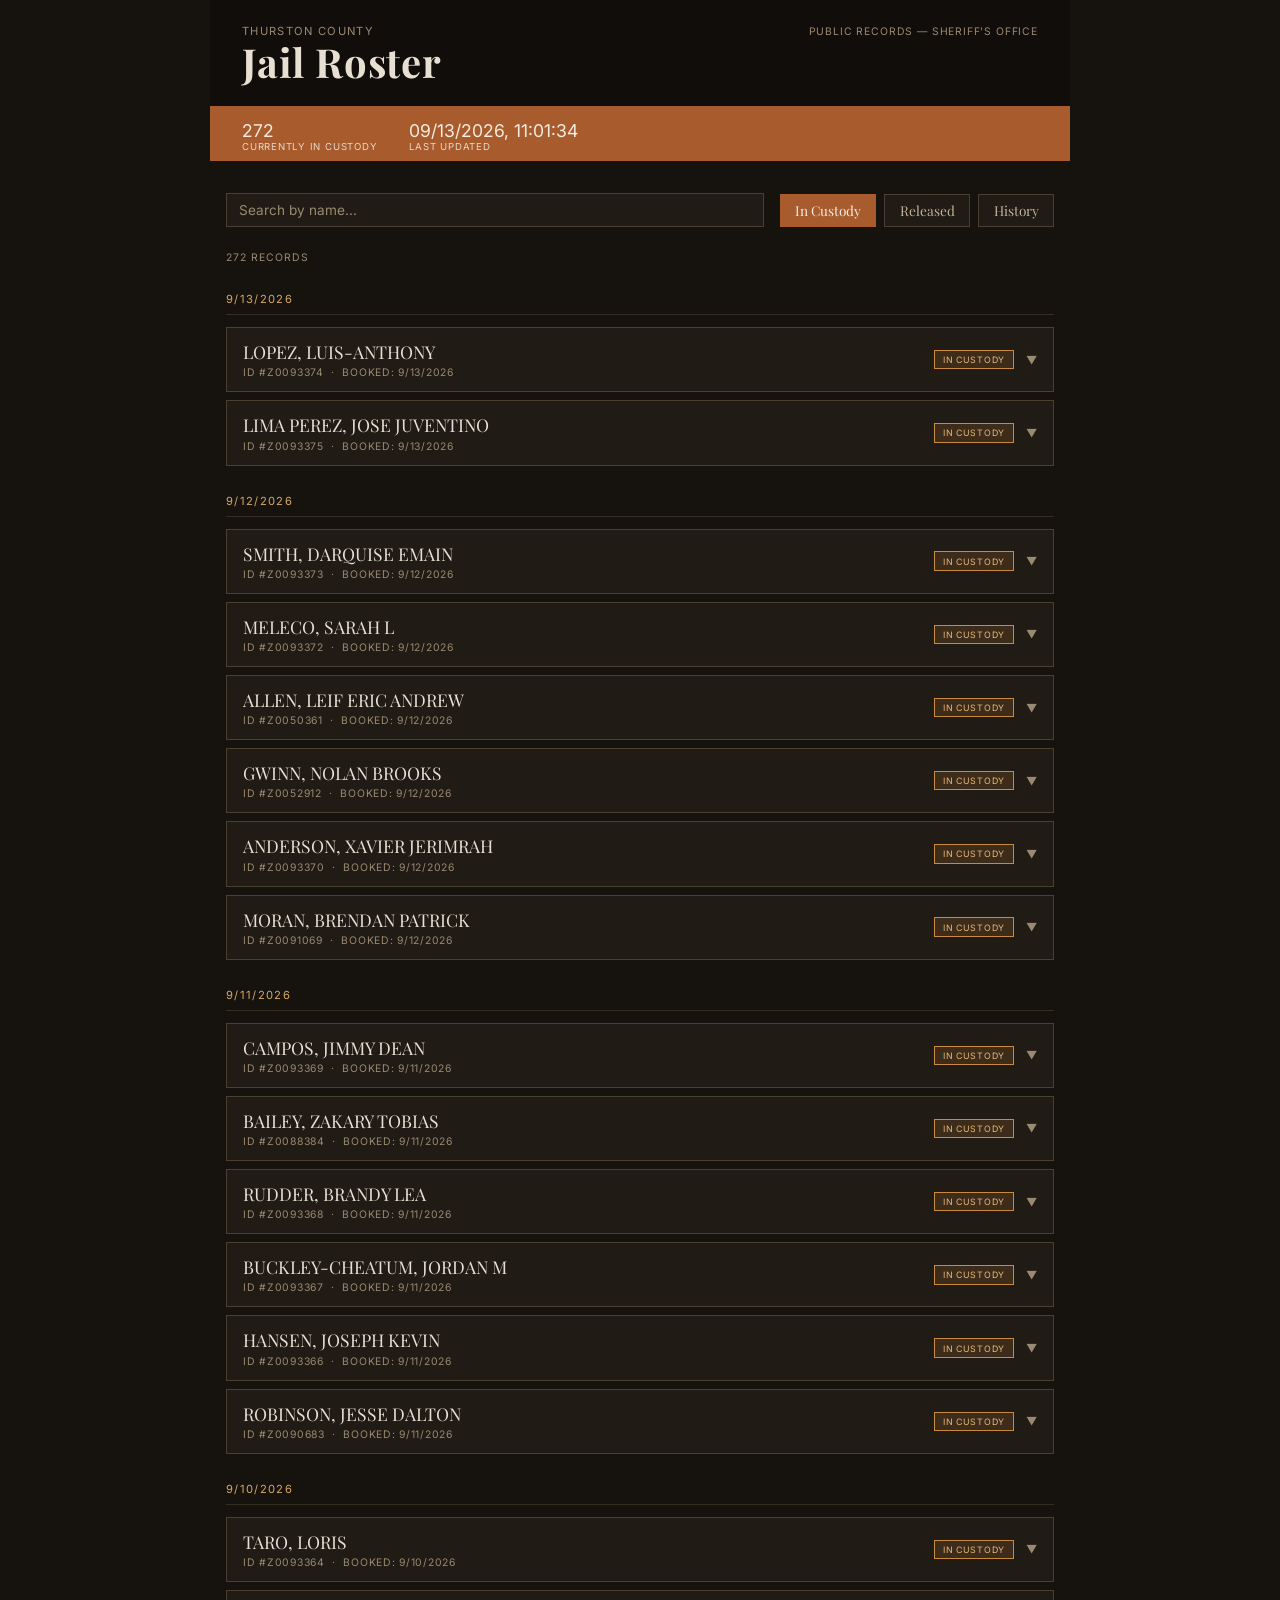
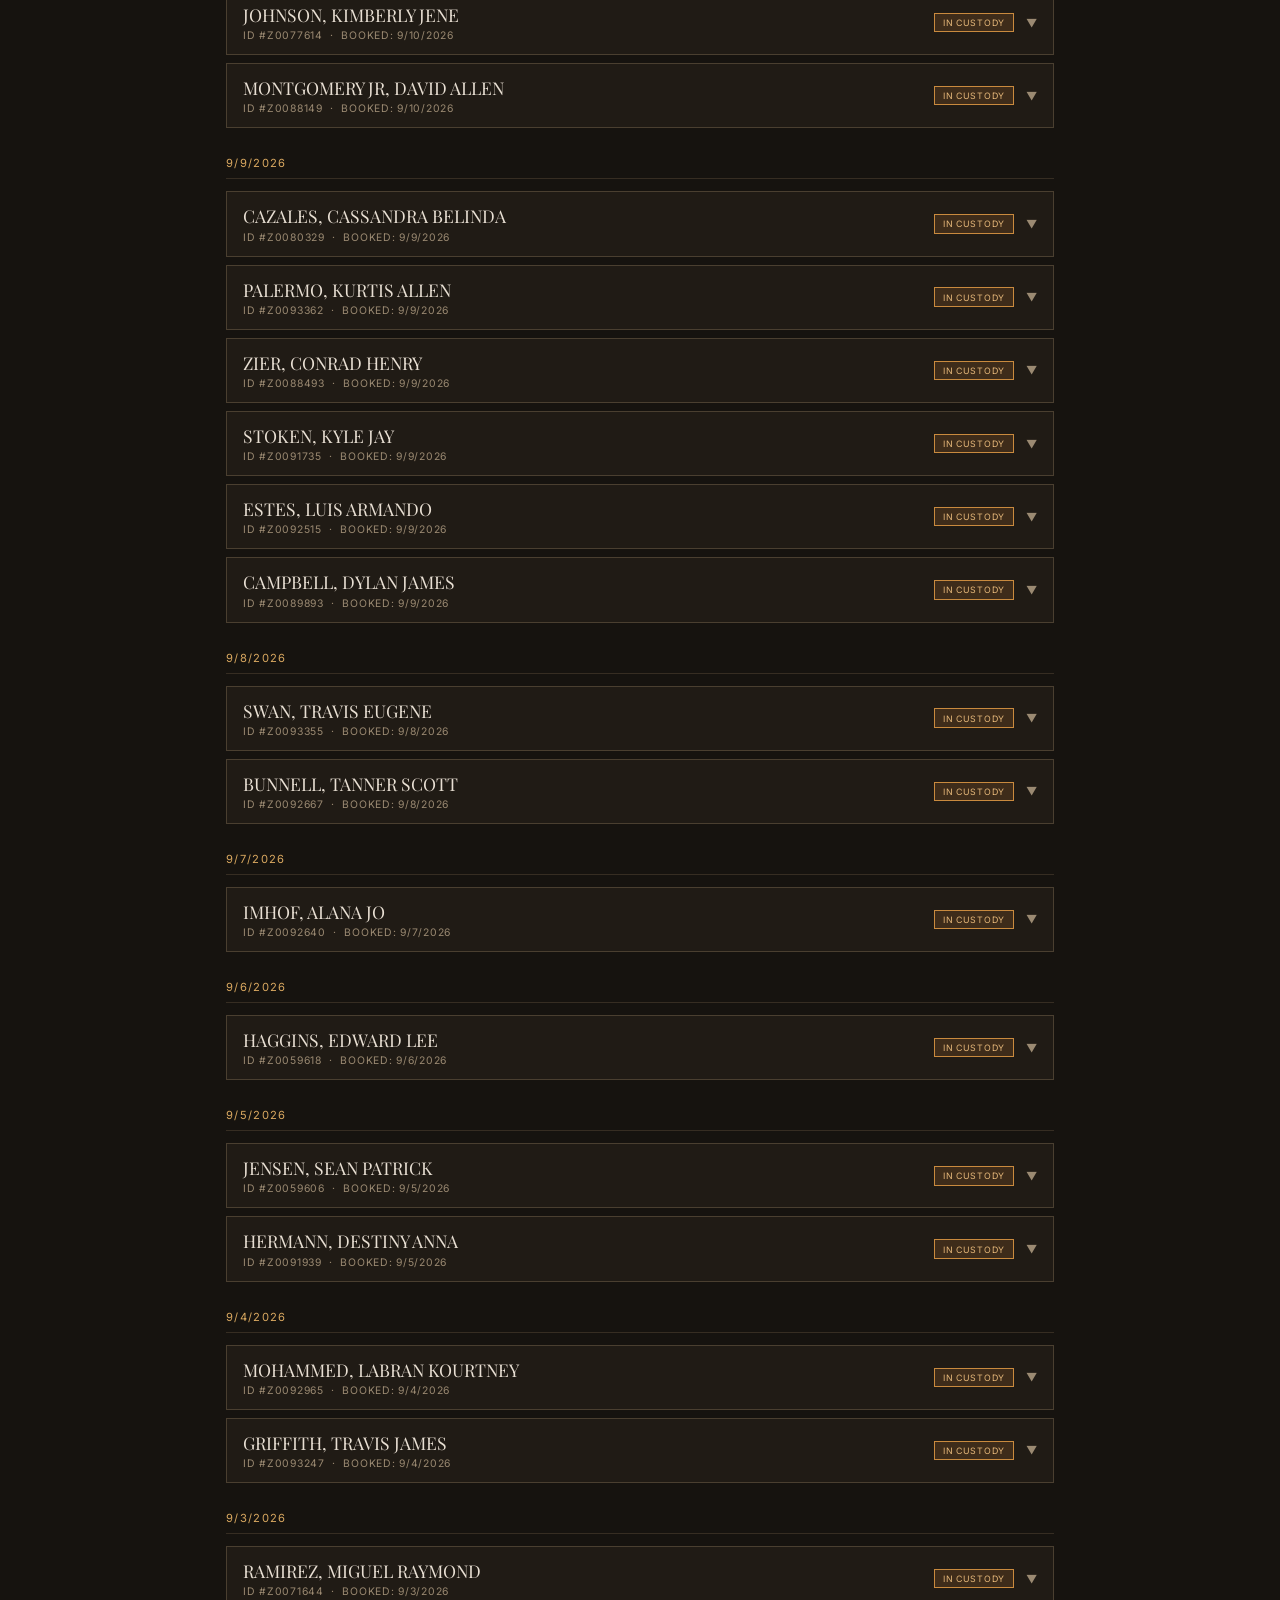
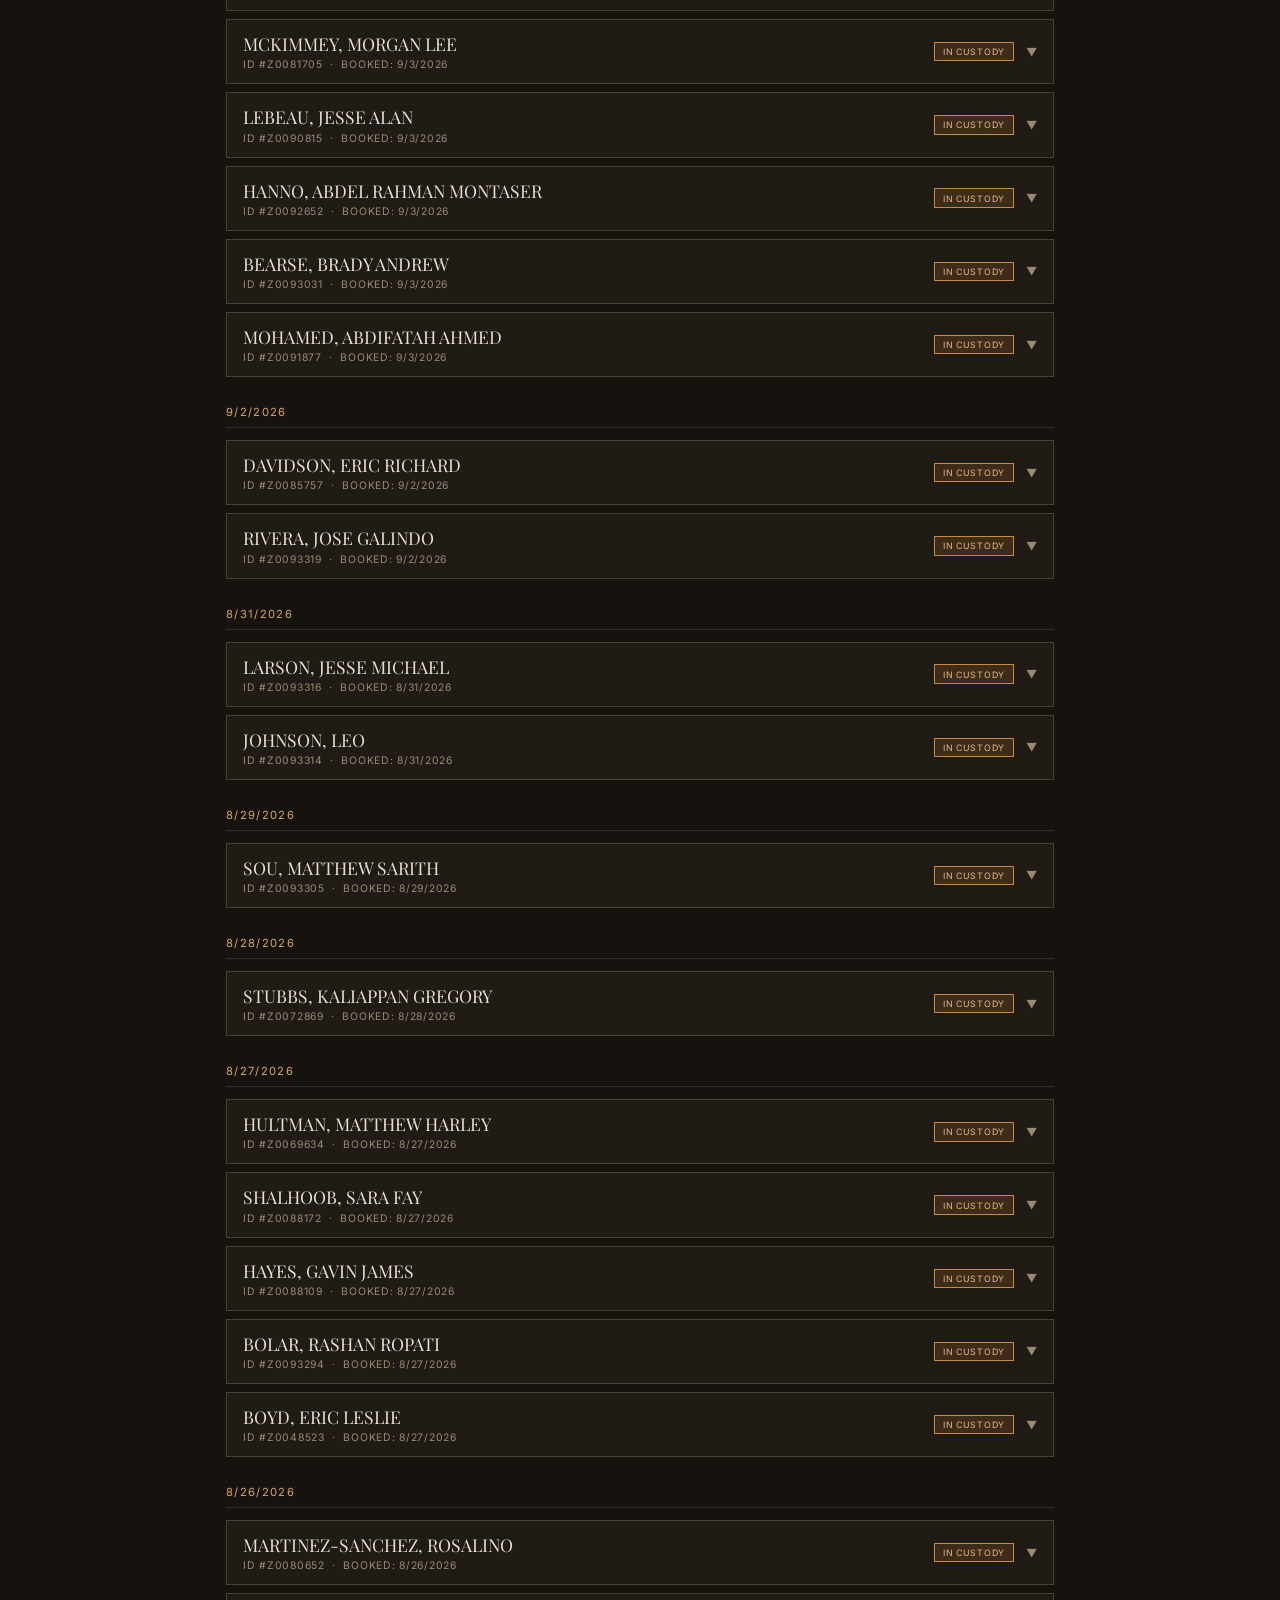
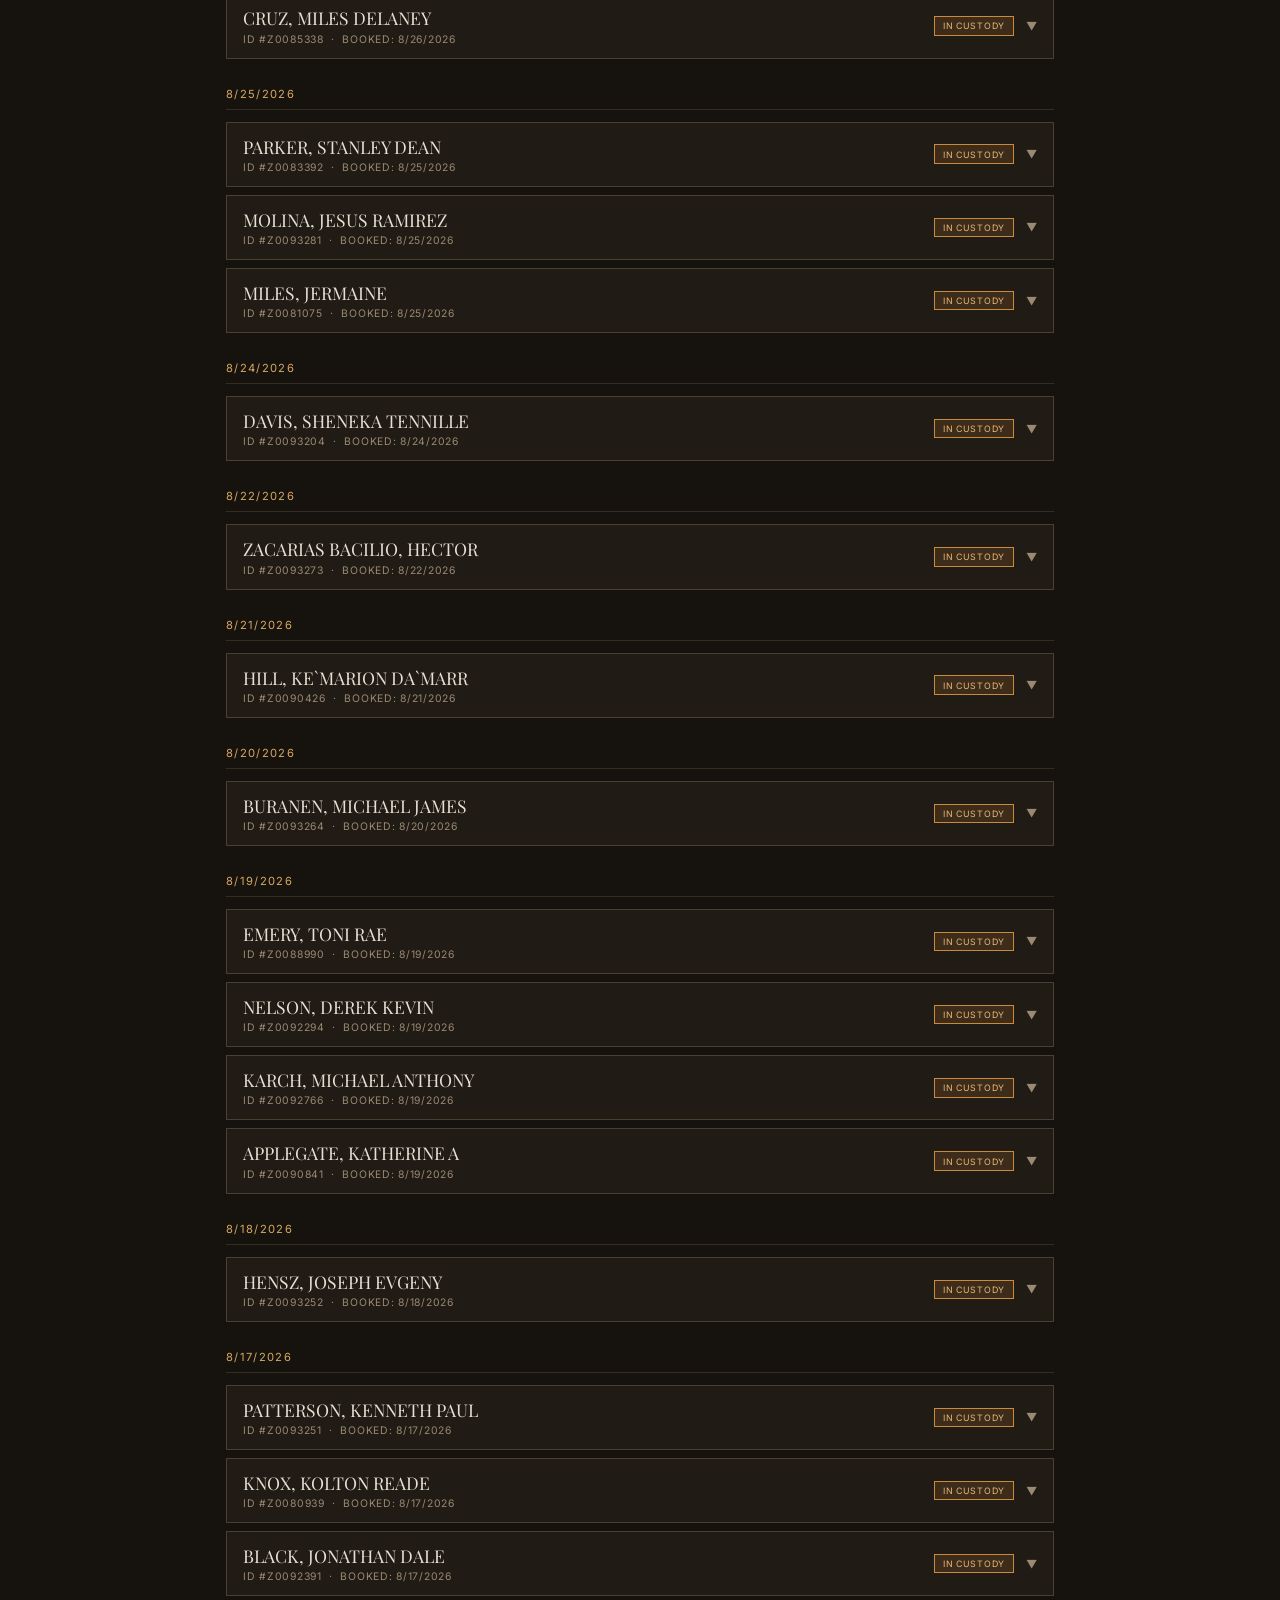
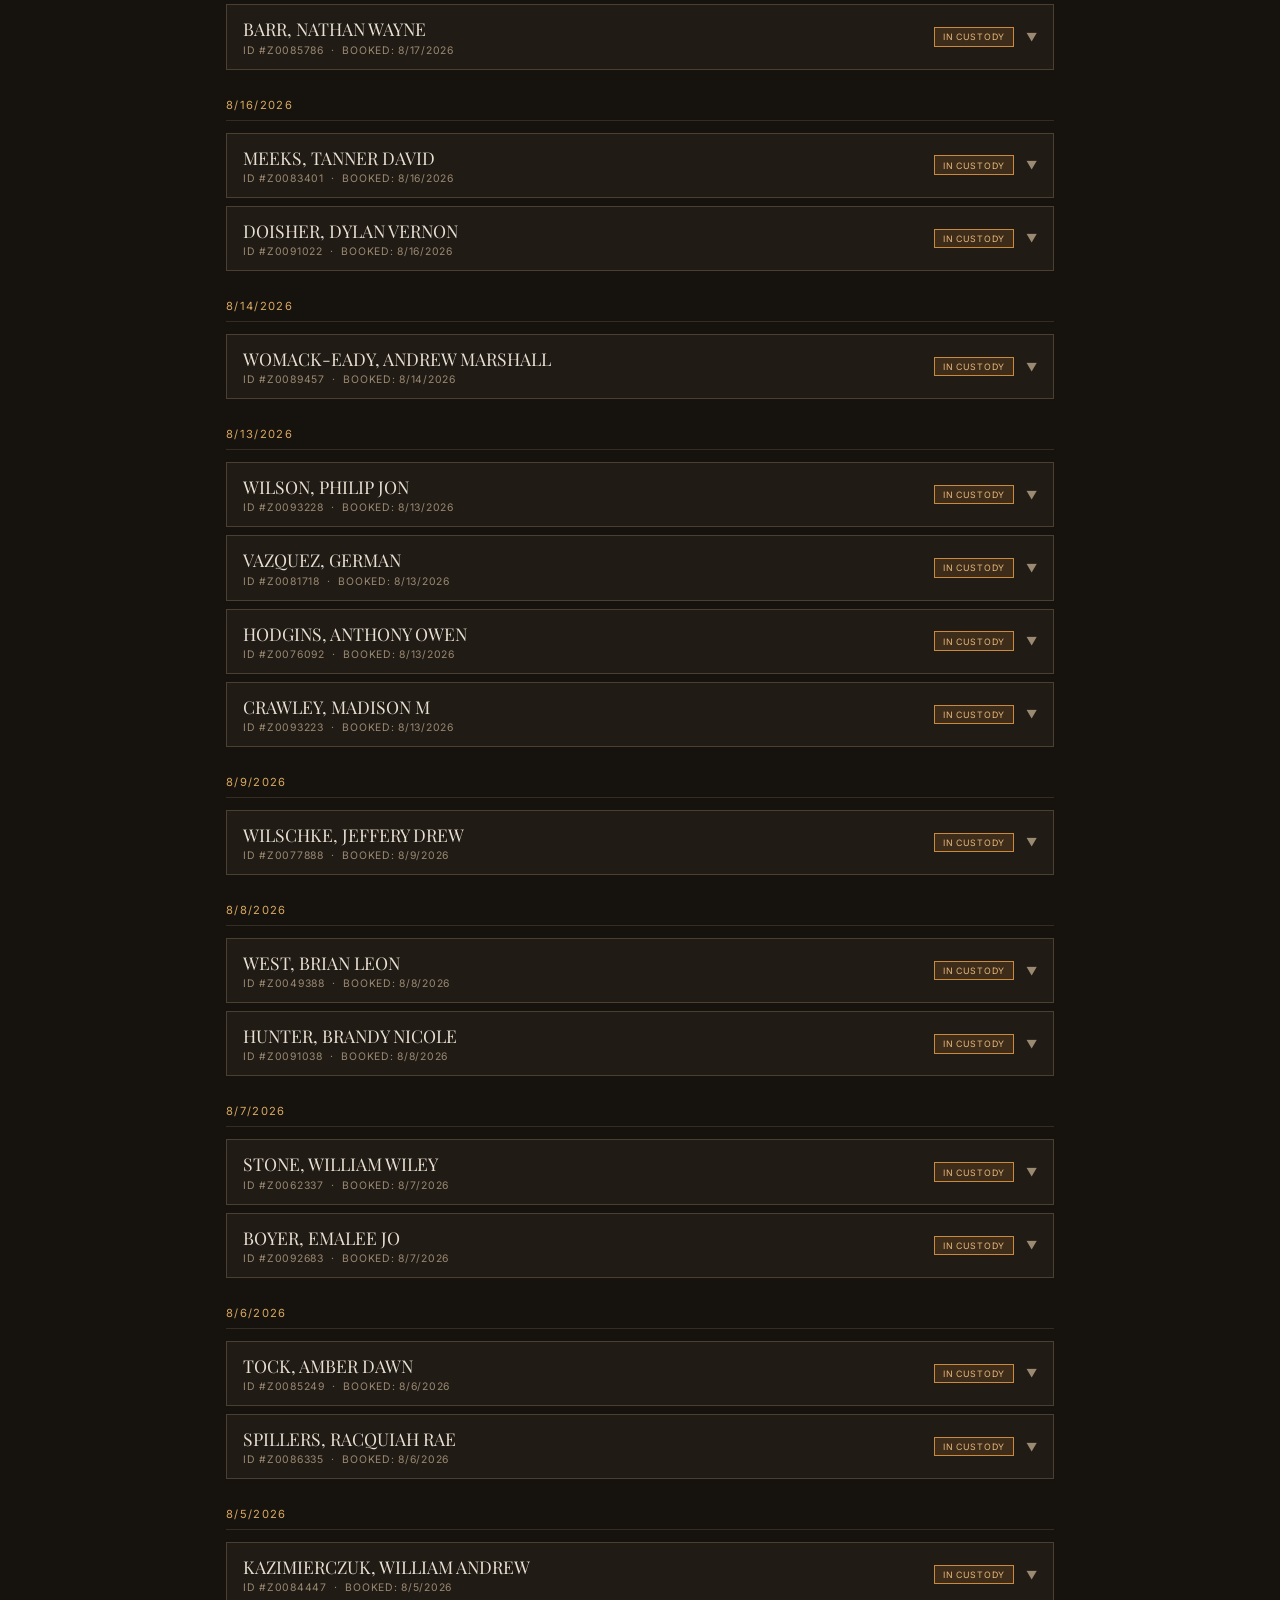
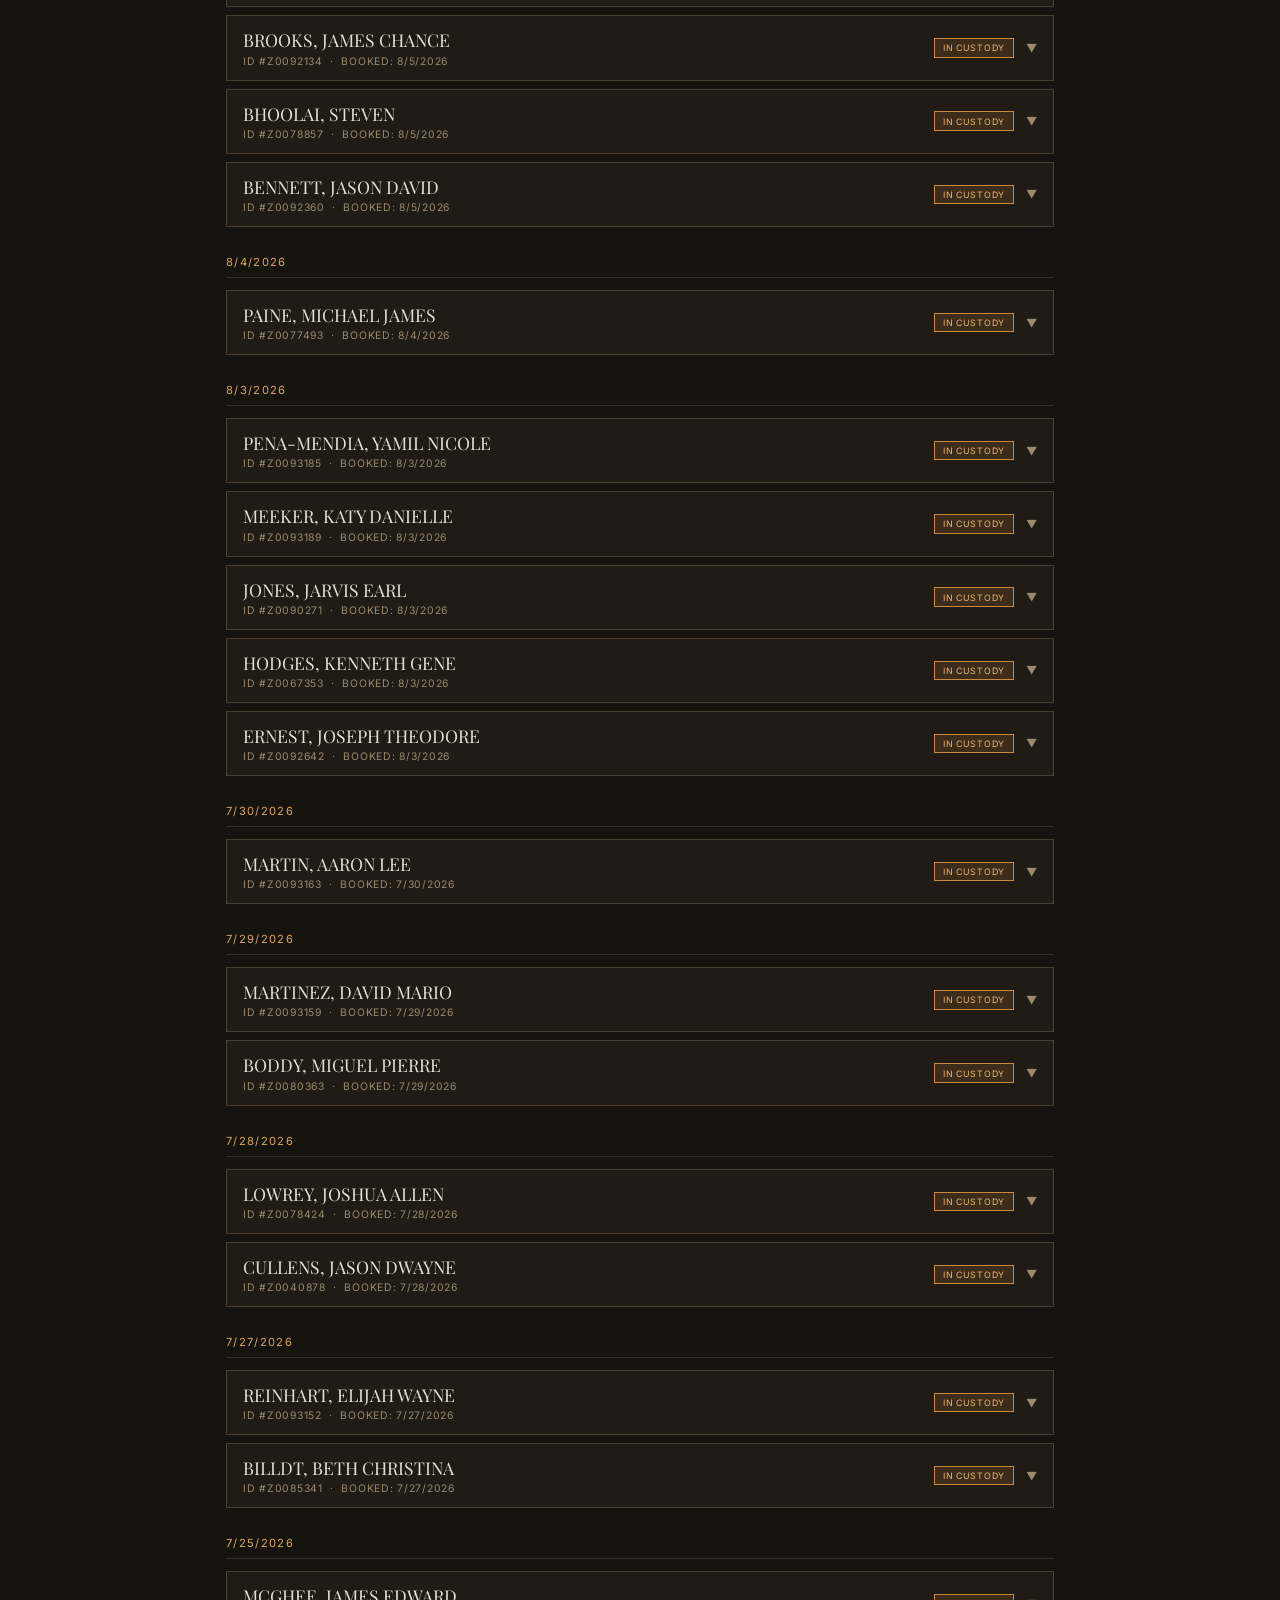
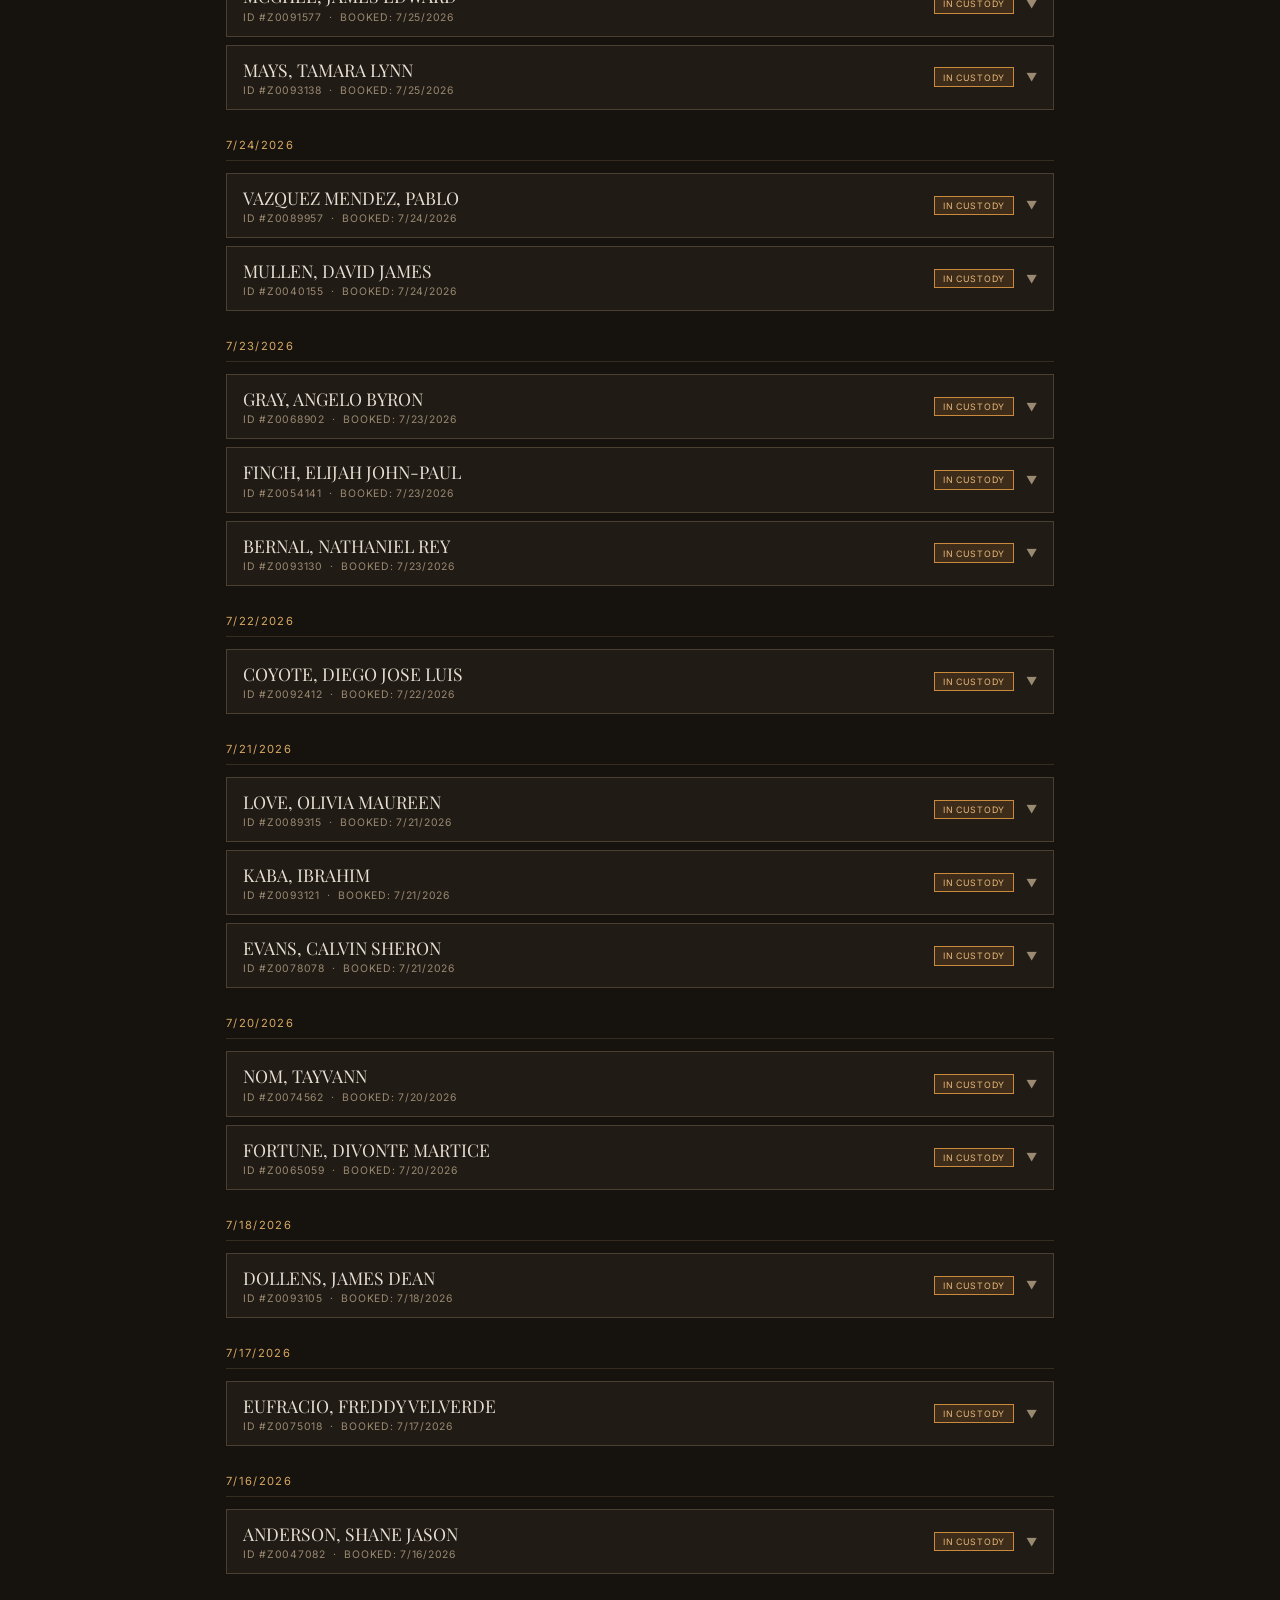
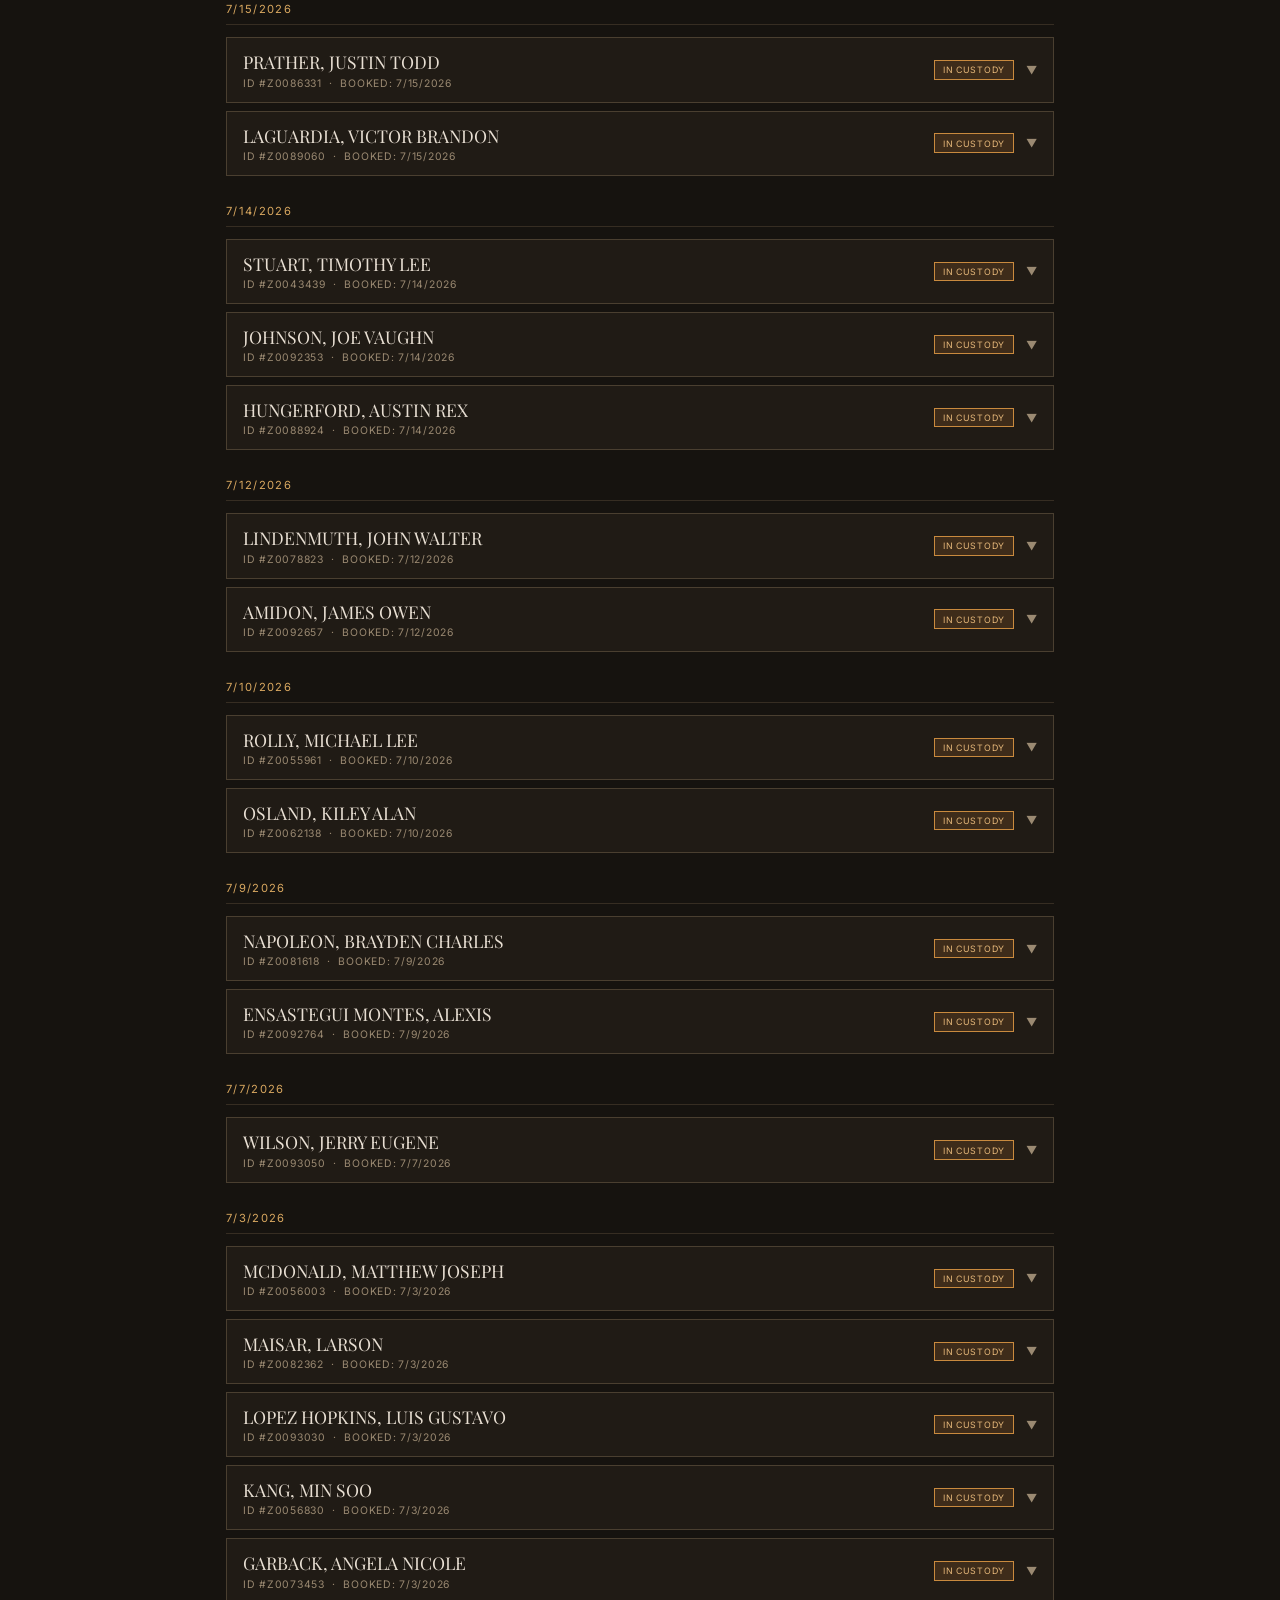
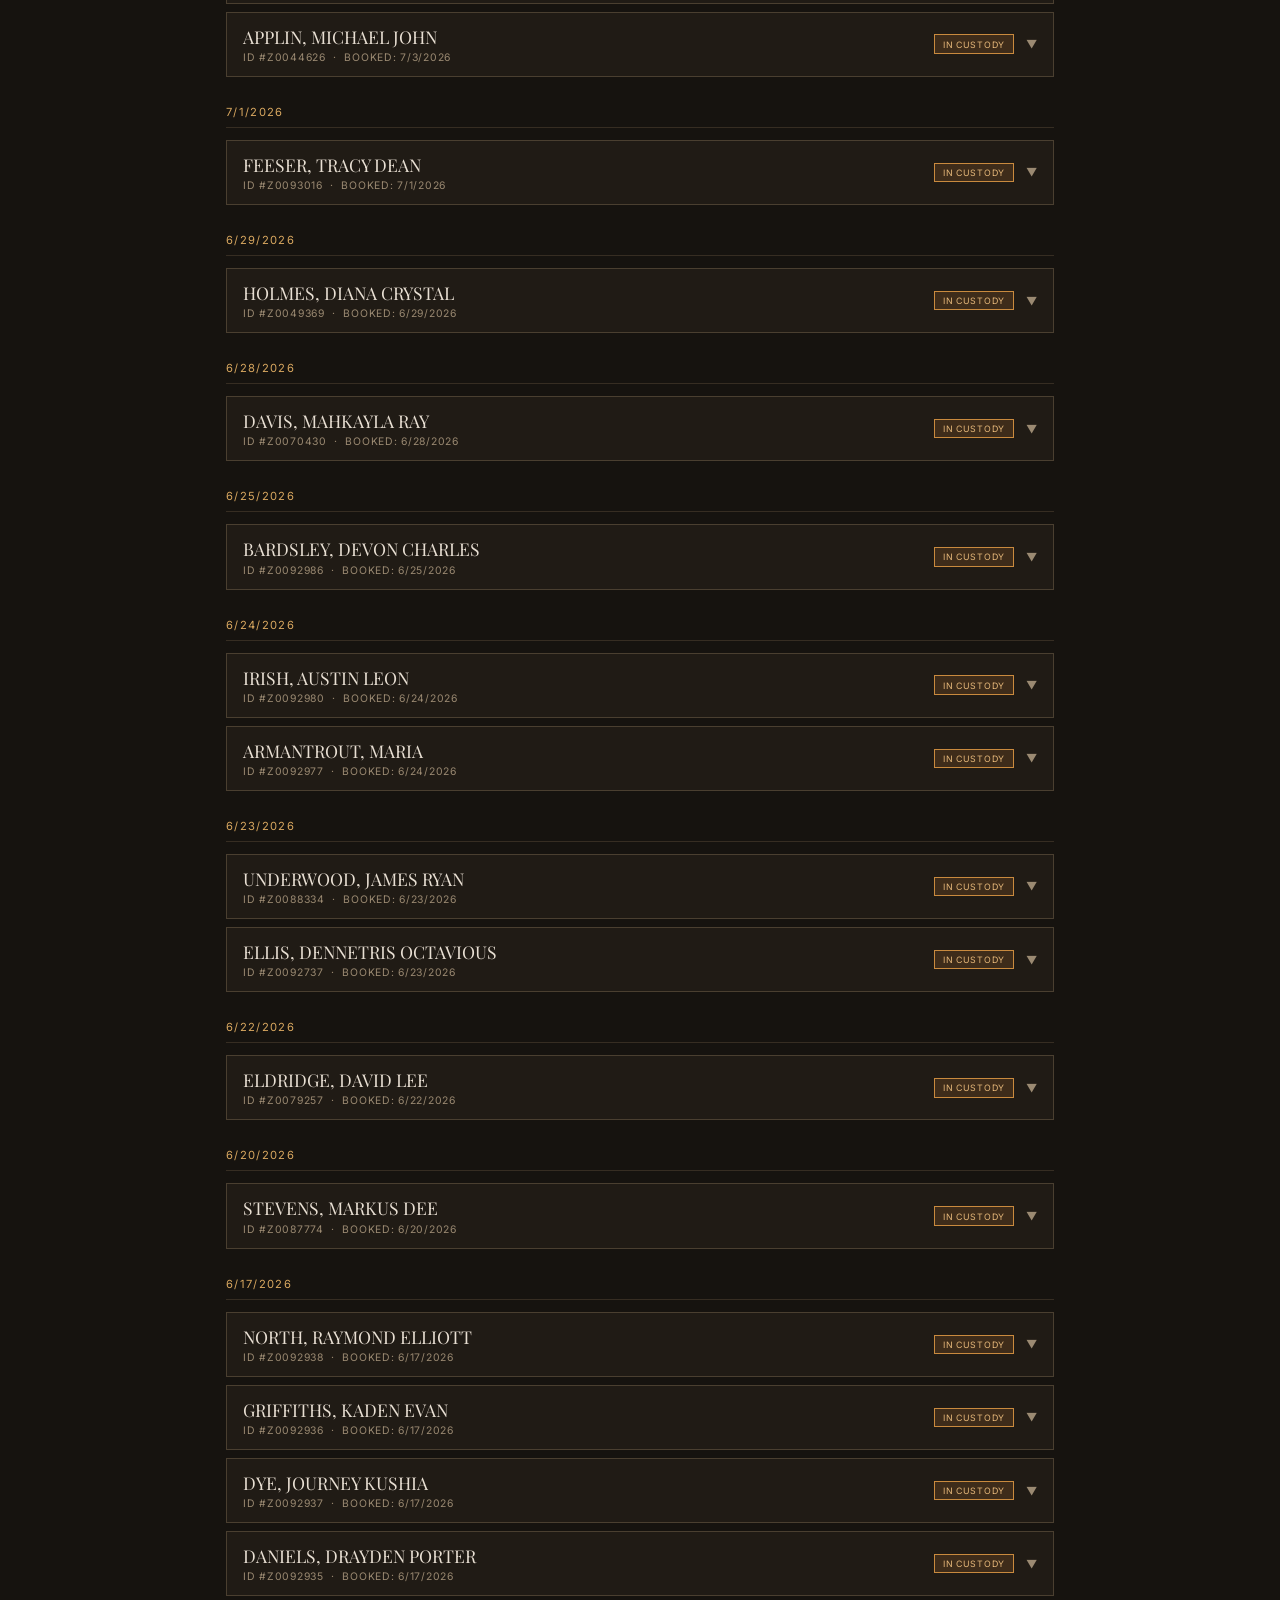
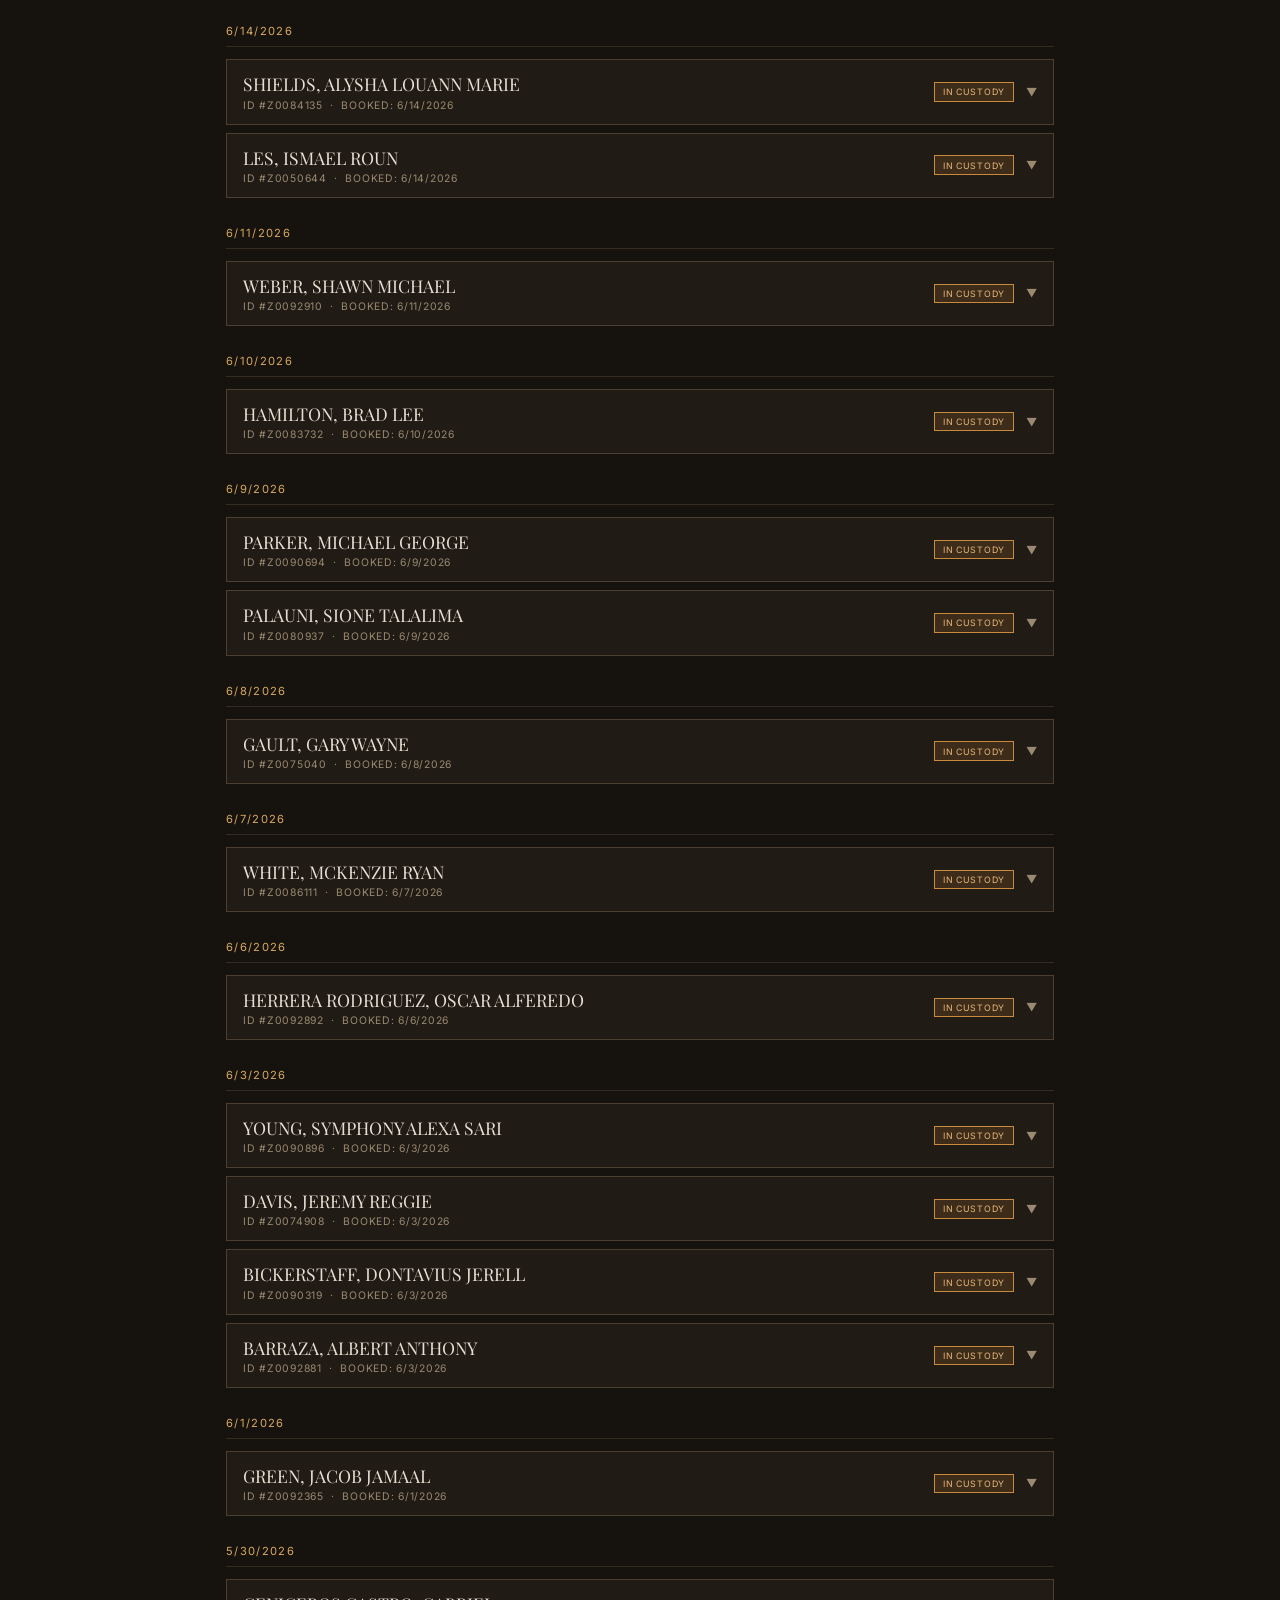
==== index.html @ eef67cd6 "deploy: 5cf4fc99006b1fed13faad8db363e3cf82061423" ====
<!doctype html>
<html lang="en">
  <head>
    <meta charset="UTF-8" />
    <link rel="icon" type="image/svg+xml" href="./favicon.svg" />
    <meta name="viewport" content="width=device-width, initial-scale=1.0" />
    <title>Thurston County Jail Roster Monitor</title>
    <script type="module" crossorigin src="./assets/index-fa0660ad.js"></script>
    <link rel="stylesheet" href="./assets/index-fe1f8995.css">
  </head>
  <body>
    <div id="root"></div>
    
  </body>
</html>
---- assets/index-fe1f8995.css ----
@import"https://fonts.googleapis.com/css2?family=Inter:wght@400;500&family=Playfair+Display:wght@700&display=swap";*,*:before,*:after{box-sizing:border-box;margin:0;padding:0}body{font-family:Inter,sans-serif;background:#16130F;color:#e8dfd3;min-height:100vh}.app{max-width:860px;margin:0 auto;padding:0 1rem 3rem}.header{background:#100D0A;margin:0 -1rem;padding:1.5rem 2rem;border-bottom:4px solid #A85C2E;margin-bottom:0}.header-inner{display:flex;align-items:baseline;justify-content:space-between}.header-county{font-family:Inter,sans-serif;color:#9b8a72;font-size:.7rem;letter-spacing:.12em;text-transform:uppercase;display:block;margin-bottom:.25rem}.header h1{font-family:Playfair Display,serif;color:#e8dfd3;font-size:2.5rem;font-weight:700;letter-spacing:.02em;line-height:1}.header-sub{font-family:Inter,sans-serif;color:#9b8a72;font-size:.65rem;letter-spacing:.08em;text-transform:uppercase}.statbar{background:#A85C2E;margin:0 -1rem 2rem;padding:.6rem 2rem;display:flex;gap:2rem}.stat-num{color:#f5ede1;font-size:1.1rem;font-weight:400}.stat-label{color:#f5ede1;font-size:.6rem;text-transform:uppercase;letter-spacing:.08em;opacity:.85}.controls{display:flex;gap:1rem;align-items:center;margin-bottom:1.5rem;flex-wrap:wrap}@media (max-width: 600px){.controls{flex-direction:column;align-items:stretch}.search-input{width:100%;min-width:unset}.filter-tabs{flex-wrap:wrap}.filter-tabs a,.filter-tabs button{flex:1 1 auto;text-align:center}}.search-input{flex:1;min-width:200px;background:#201B15;border:1px solid #4A3F30;padding:.5rem .75rem;font-family:Inter,sans-serif;font-size:.85rem;color:#e8dfd3;outline:none}.search-input::placeholder{color:#9b8a72}.search-input:focus{border-color:#c98a3e}.filter-tabs{display:flex;gap:.5rem}.filter-tabs a,.filter-tabs button{background:#201B15;border:1px solid #4A3F30;padding:.4rem .9rem;font-family:Playfair Display,serif;font-size:.85rem;color:#c4b29a;cursor:pointer;text-decoration:none;display:inline-block}.filter-tabs a.active,.filter-tabs button.active{background:#A85C2E;color:#f5ede1;border-color:#a85c2e}.date-separator{font-size:.7rem;text-transform:uppercase;letter-spacing:.12em;color:#d9a860;padding:.5rem 0;margin-top:1.25rem;border-bottom:1px solid #362D22;margin-bottom:.75rem}.log-count{font-size:.65rem;text-transform:uppercase;letter-spacing:.1em;color:#9b8a72;margin-bottom:.75rem}.empty,.loading{text-align:center;color:#9b8a72;font-size:.85rem;padding:3rem}.card{border:1px solid #4A3F30;margin-bottom:.5rem;background:#201B15}.card-released{opacity:.6}.card-header{display:flex;justify-content:space-between;align-items:center;padding:.75rem 1rem;cursor:pointer;gap:1rem}.card-header:hover{background:#2A241C}.card-name{font-family:Playfair Display,serif;font-size:1.1rem;color:#e8dfd3;margin-bottom:.2rem}.card-meta{font-size:.65rem;color:#9b8a72;text-transform:uppercase;letter-spacing:.07em}.card-right{display:flex;align-items:center;gap:.75rem;flex-shrink:0}.card-toggle{color:#9b8a72;font-size:.7rem}.badge{font-size:.55rem;text-transform:uppercase;letter-spacing:.08em;padding:.2rem .5rem;border:1px solid}.badge-custody{background:#3E2C1A;border-color:#c98a3e;color:#e6b87a}.badge-released{background:#201B15;border-color:#4a3f30;color:#9b8a72}.card-body{padding:0 1rem 1rem;border-top:1px solid #4A3F30}.card-release-row{font-size:.75rem;color:#9b8a72;padding:.5rem 0;border-bottom:1px solid #362D22;margin-bottom:.75rem}.charges-title{font-size:.65rem;text-transform:uppercase;letter-spacing:.1em;color:#9b8a72;margin-bottom:.5rem;border-top:1px solid #362D22;padding-top:.75rem}.charge-row{padding:.5rem 0;border-bottom:1px solid #362D22}.charge-row:last-child{border-bottom:none}.charge-violation{font-size:.8rem;color:#e8dfd3;margin-bottom:.2rem}.charge-pending{font-size:.75rem;color:#9b8a72;font-style:italic}.card-time-held,.card-time-held-detail{color:#d9a860}.charge-bail,.charge-court,.charge-agency{font-size:.68rem;color:#9b8a72;margin-top:.15rem}.history-log{background:#201B15;border:1px solid #4A3F30;padding:1.5rem}.history-header{text-align:center;margin-bottom:2rem;padding-bottom:1rem;border-bottom:2px solid #4A3F30}.history-header h2{font-size:1.3rem;color:#e8dfd3;margin:.5rem 0}.history-subtitle{font-size:.75rem;color:#9b8a72;text-transform:uppercase;letter-spacing:.05em}.back-link{display:inline-block;font-family:Playfair Display,serif;font-size:.8rem;color:#9b8a72;text-decoration:none;margin-bottom:.5rem}.back-link:hover{color:#e8dfd3}.history-day{margin-bottom:2rem;padding-bottom:1.5rem;border-bottom:1px solid #362D22}.history-day:last-child{border-bottom:none}.history-date{font-size:.9rem;font-weight:700;color:#e8dfd3;margin-bottom:1rem;padding:.3rem .75rem;background:#16130F;display:inline-block}.history-section{margin-bottom:1.5rem}.history-section:last-child{margin-bottom:0}.history-section-title{font-size:.7rem;font-weight:700;color:#c98a3e;text-transform:uppercase;letter-spacing:.1em;margin-bottom:.75rem;padding-left:.5rem;border-left:3px solid #C98A3E}.history-list{list-style:none;padding:0;margin:0}.history-item{padding:.5rem .75rem;margin-bottom:.5rem;background:#24201A;border-left:2px solid #4A3F30}.history-item:hover{background:#2A241C}.history-name{display:block;font-family:Playfair Display,serif;font-size:1rem;color:#e8dfd3;margin-bottom:.25rem}.history-meta{display:block;font-size:.72rem;color:#9b8a72}.history-time-served{color:#d9a860;font-weight:500}.history-charges{display:block;margin-top:.25rem;color:#c4b29a;font-style:italic}.stats-page{padding-top:1.5rem}.stats-header{text-align:center;margin:1rem 0 2rem;padding-bottom:1rem;border-bottom:2px solid #4A3F30}.stats-header h2{font-family:Playfair Display,serif;font-size:1.6rem;color:#e8dfd3;margin:.5rem 0}.stats-note{font-size:.75rem;color:#9b8a72;margin-bottom:1rem;font-style:italic}.stats-section{margin-bottom:2.5rem}.stats-section h3{font-family:Playfair Display,serif;font-size:1.1rem;color:#d9a860;margin-bottom:1rem;padding-left:.5rem;border-left:3px solid #A85C2E}.stats-grid{display:grid;grid-template-columns:repeat(auto-fit,minmax(180px,1fr));gap:.75rem;margin-bottom:1rem}.stat-card{background:#201B15;border:1px solid #4A3F30;padding:1rem;text-align:center}.stat-card-num{font-family:Playfair Display,serif;font-size:1.6rem;color:#d9a860;line-height:1.1}.stat-card-label{font-size:.65rem;text-transform:uppercase;letter-spacing:.06em;color:#9b8a72;margin-top:.4rem}.daily-chart{display:flex;align-items:flex-end;gap:3px;height:120px;background:#201B15;border:1px solid #4A3F30;padding:.75rem}.daily-bar-wrap{flex:1;height:100%;display:flex;align-items:flex-end}.daily-bar{width:100%;min-height:2px;background:#A85C2E}.daily-bar-wrap:hover .daily-bar{background:#D9A860}.bar-list{background:#201B15;border:1px solid #4A3F30;padding:1rem}.bar-row{display:grid;grid-template-columns:minmax(120px,220px) 1fr auto;align-items:center;gap:.75rem;padding:.4rem 0}.bar-label{font-size:.8rem;color:#e8dfd3}.bar-track{height:8px;background:#16130F;border:1px solid #362D22}.bar-fill{height:100%;background:#A85C2E}.bar-count{font-size:.8rem;color:#d9a860;min-width:60px;text-align:right}.table-wrap{overflow-x:auto;background:#201B15;border:1px solid #4A3F30}.stats-table{width:100%;border-collapse:collapse;font-size:.78rem}.stats-table th,.stats-table td{padding:.5rem .75rem;text-align:left;border-bottom:1px solid #362D22;white-space:nowrap}.stats-table th{color:#d9a860;text-transform:uppercase;font-size:.65rem;letter-spacing:.06em;background:#16130F}.stats-table.sortable th{cursor:pointer;-webkit-user-select:none;user-select:none}.stats-table.sortable th:hover{color:#f5ede1}.stats-table td:last-child,.stats-table th:last-child{white-space:normal}.stats-table tbody tr:hover{background:#2A241C}.stats-footer{text-align:center;margin-top:2rem}@media (max-width: 600px){.bar-row{grid-template-columns:1fr auto;grid-template-areas:"label label" "track count";row-gap:.3rem}.bar-label{grid-area:label}.bar-track{grid-area:track}.bar-count{grid-area:count;text-align:right}}
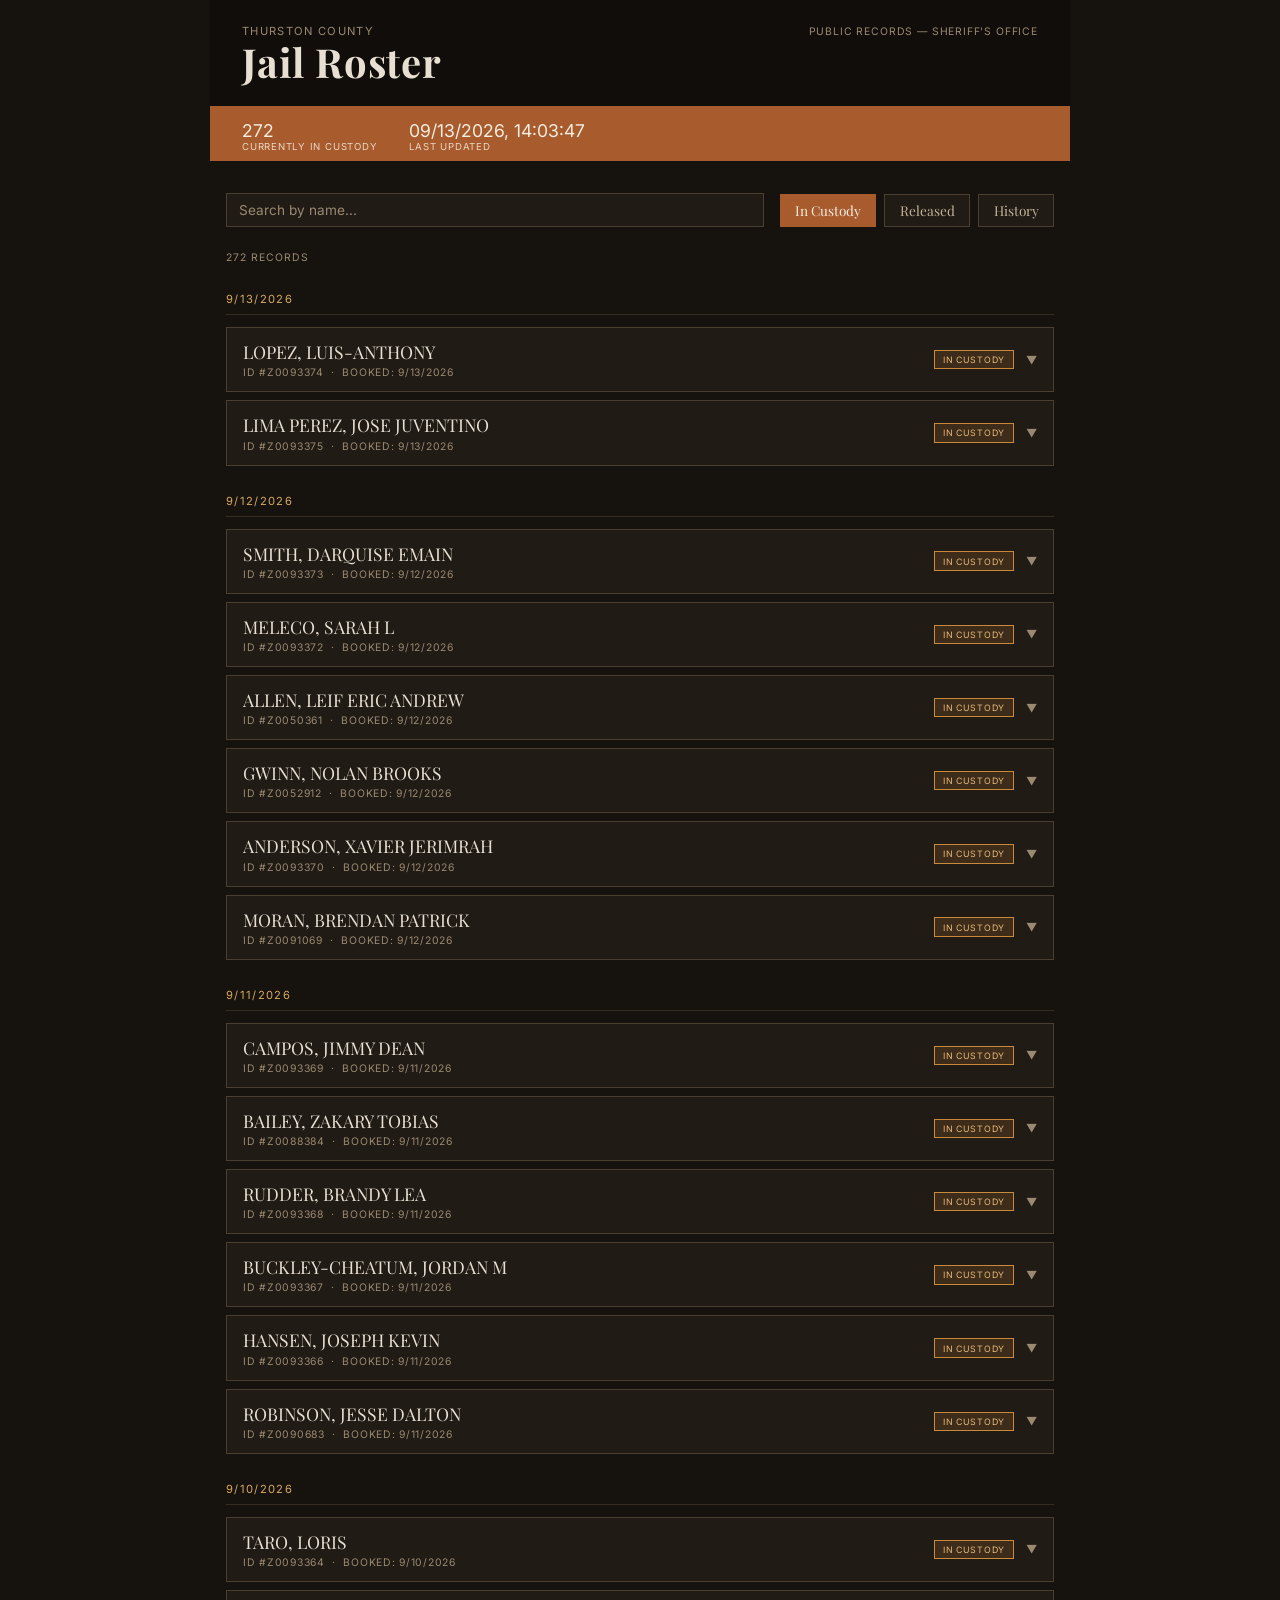
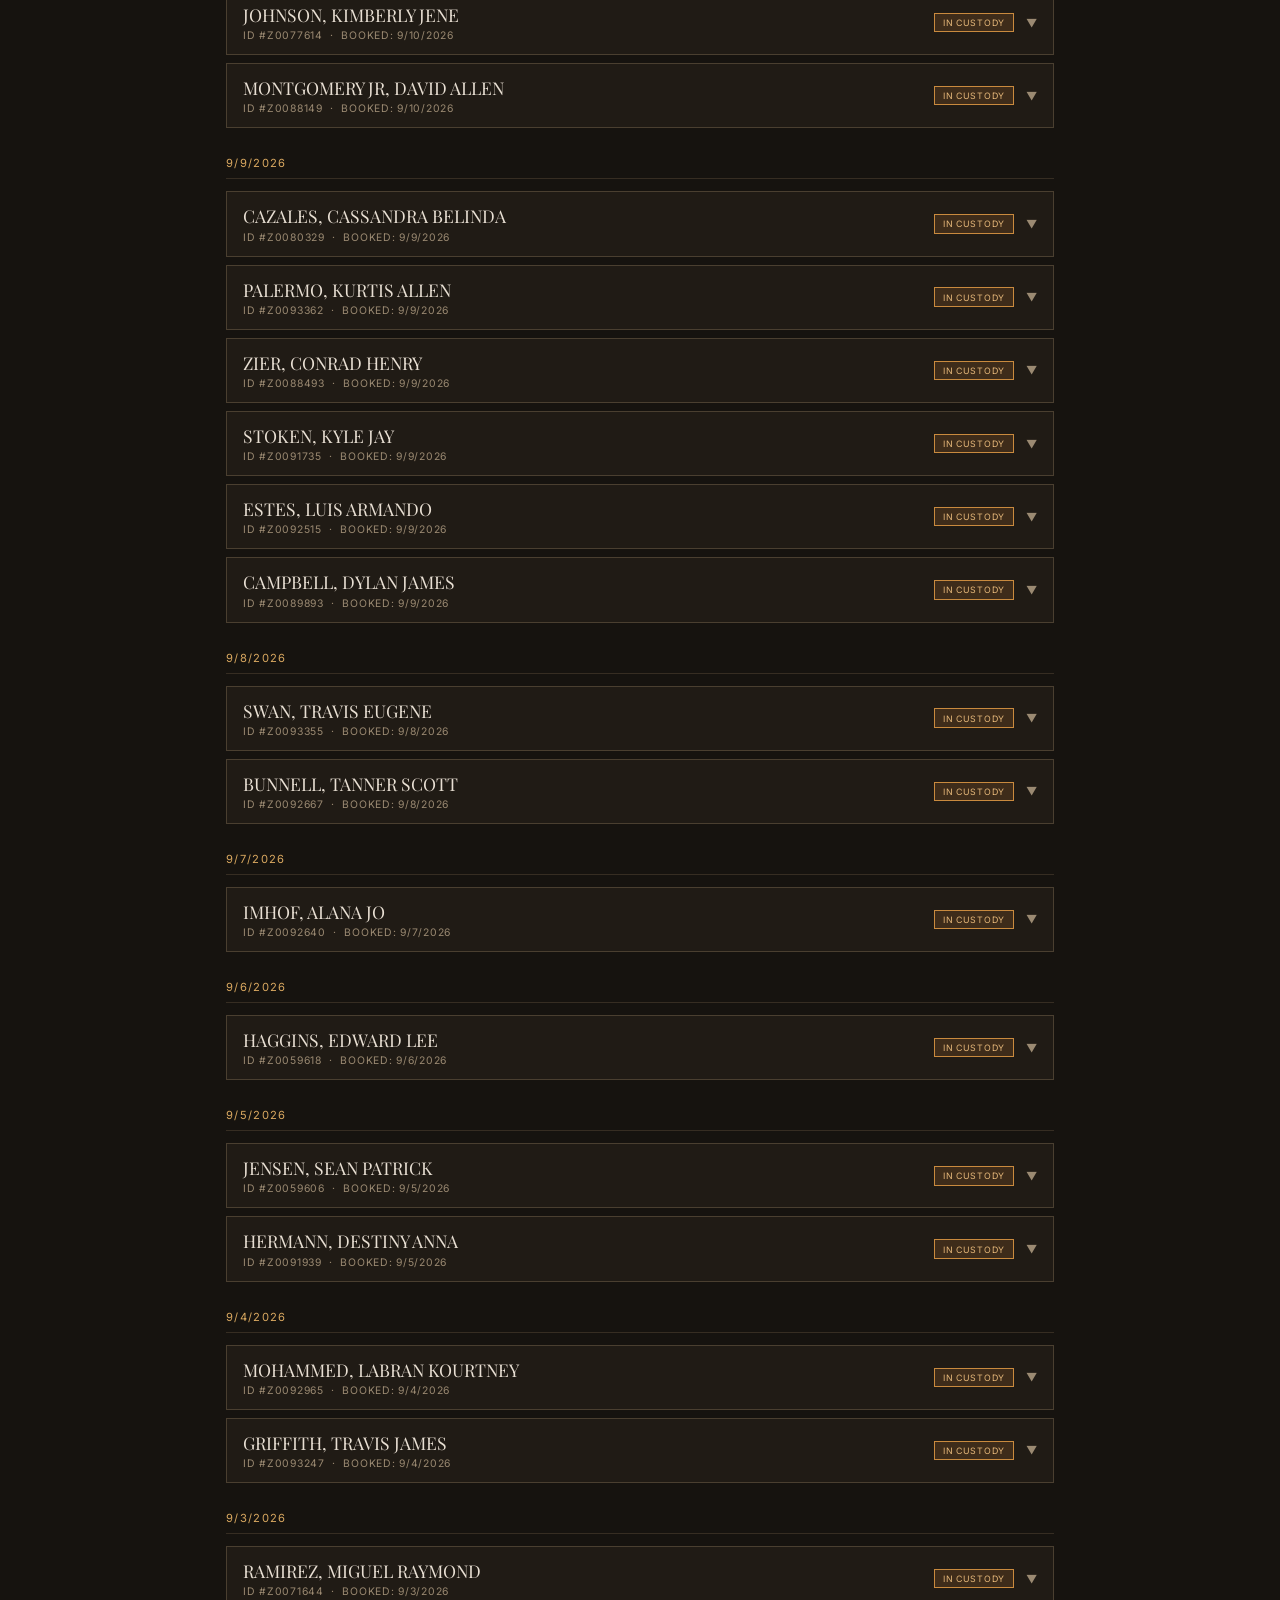
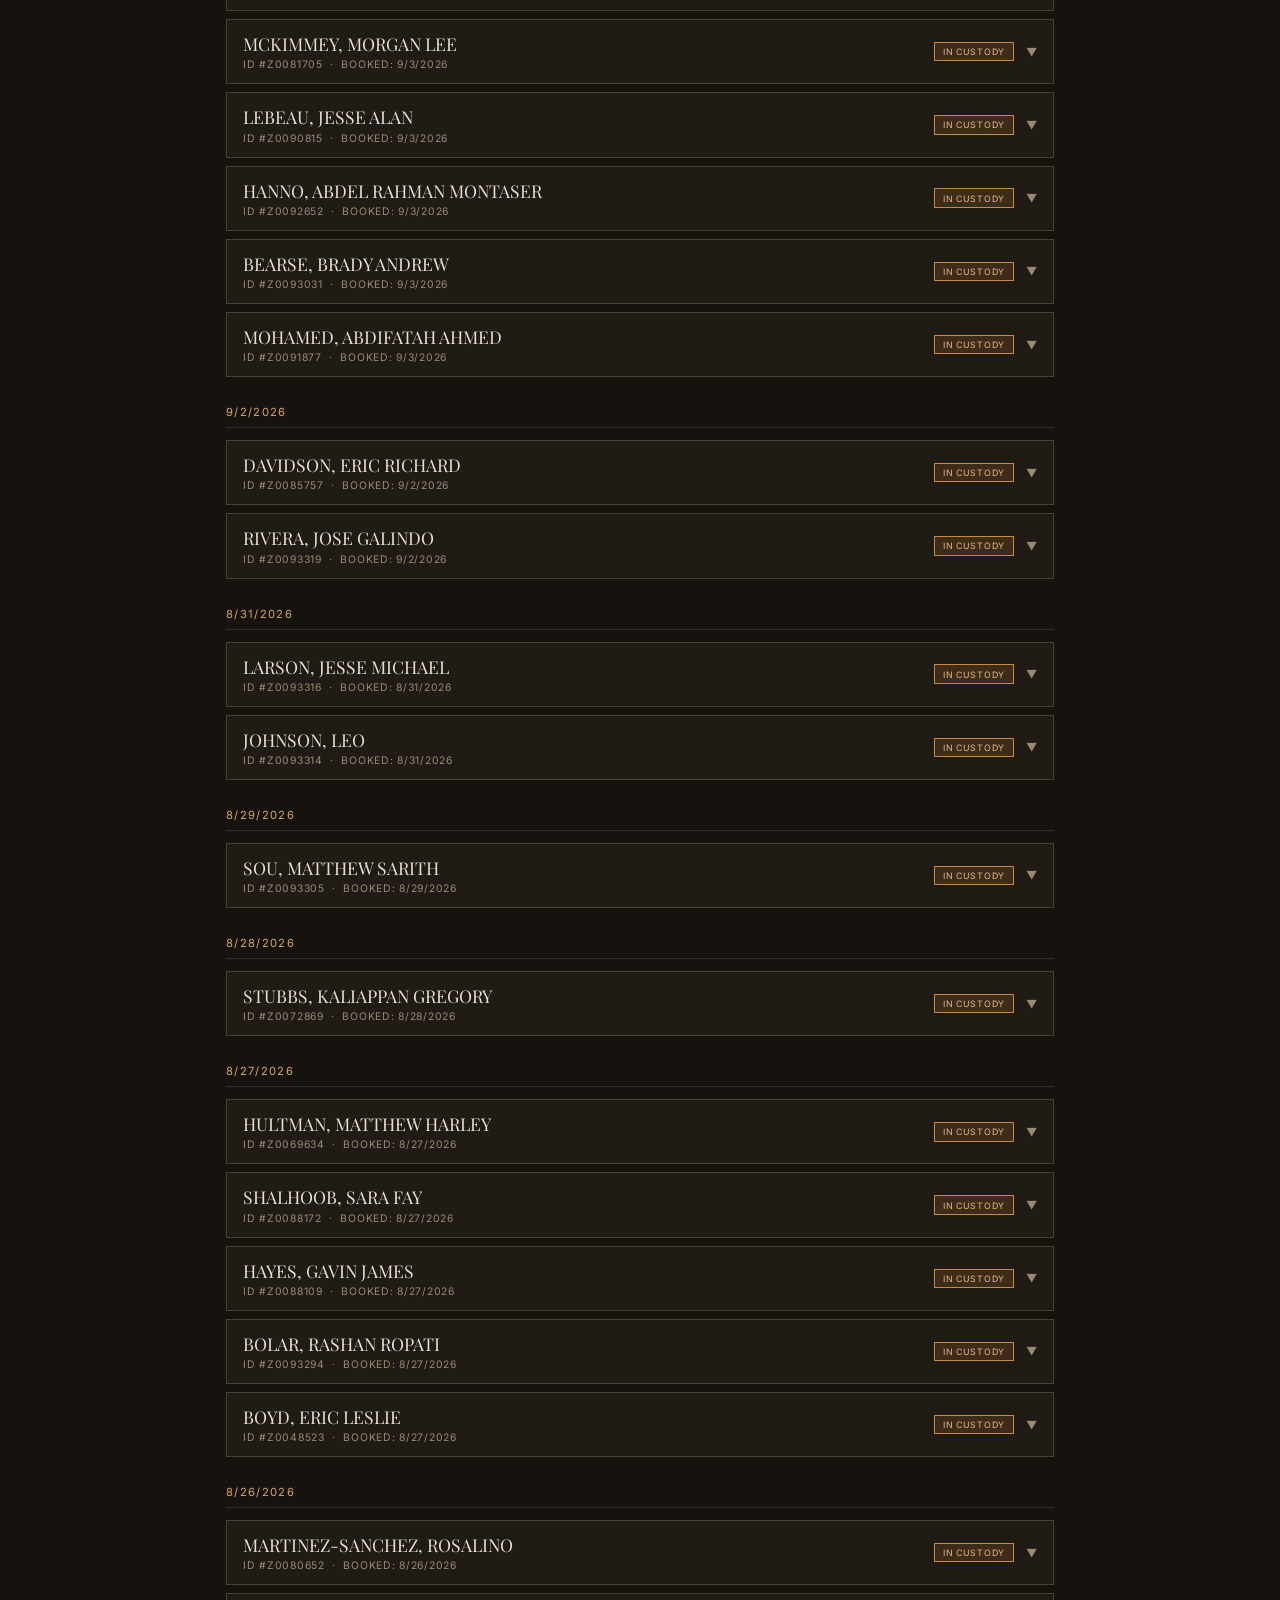
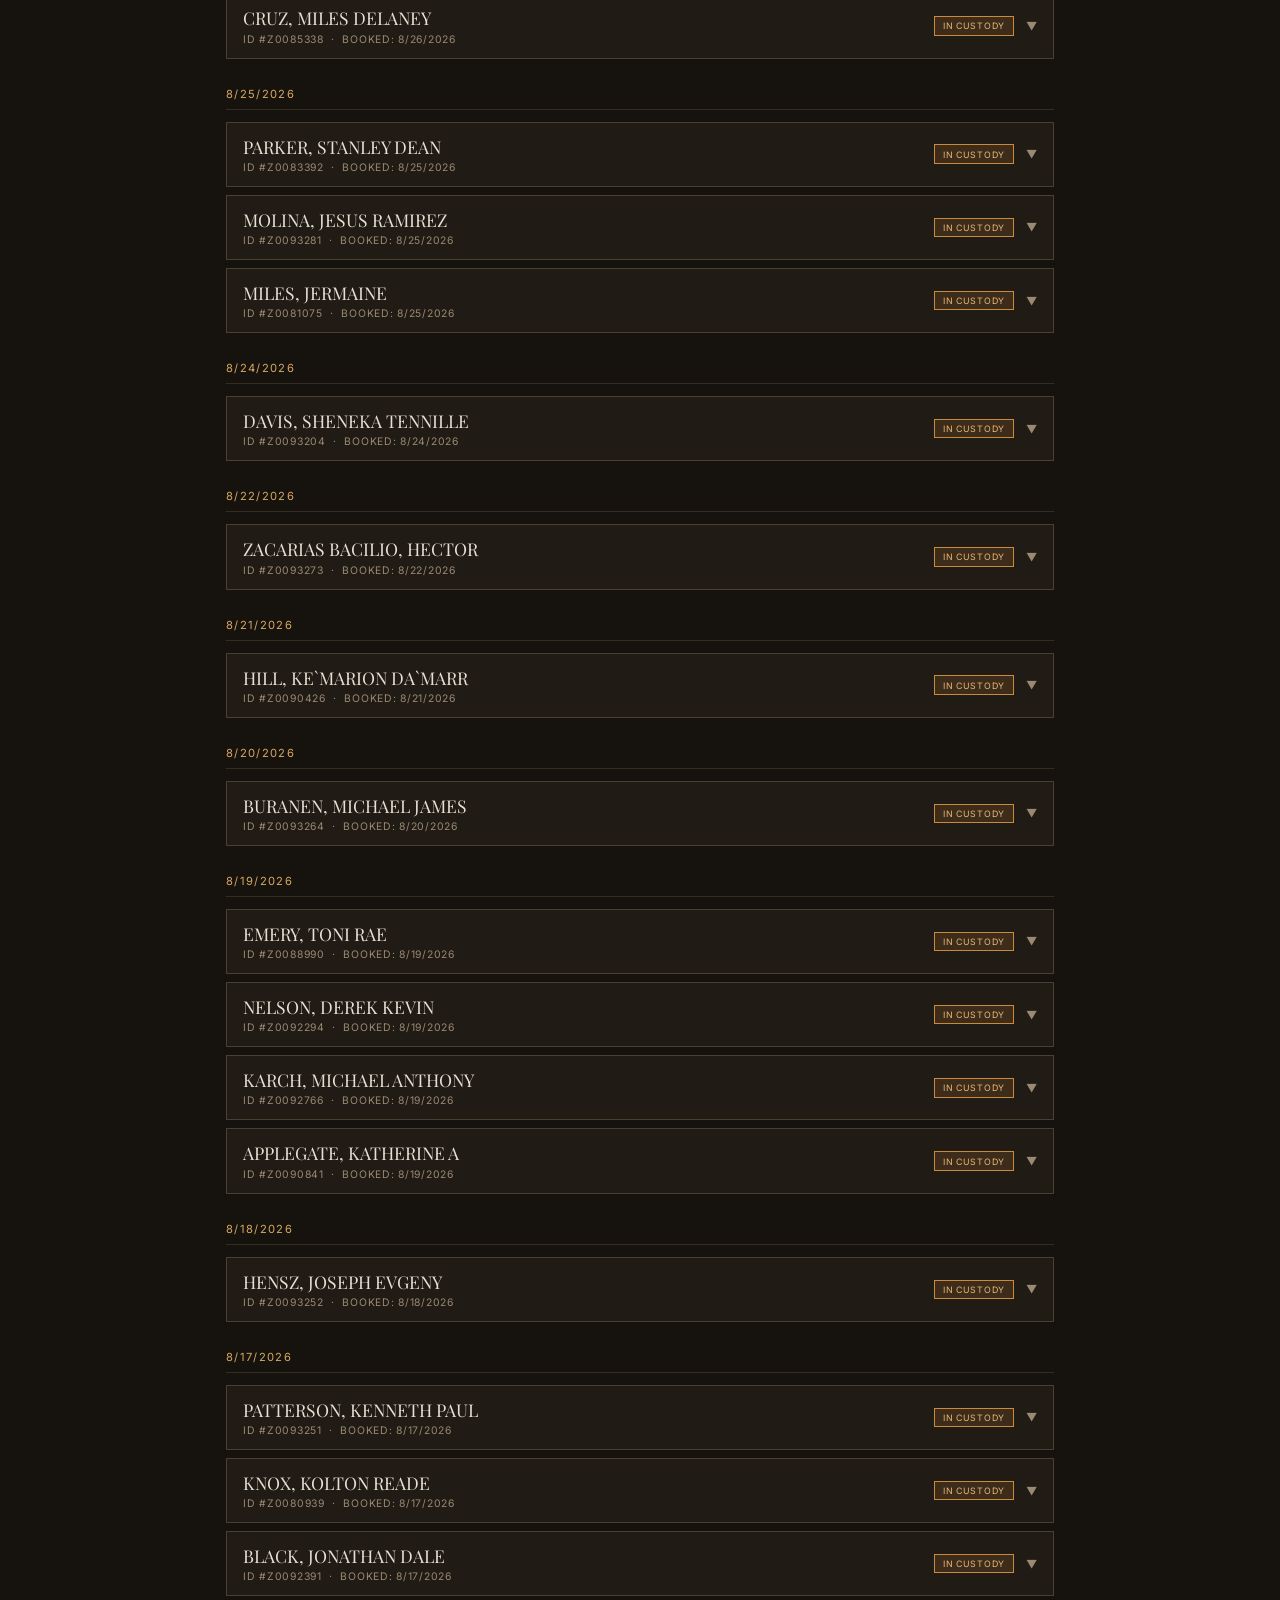
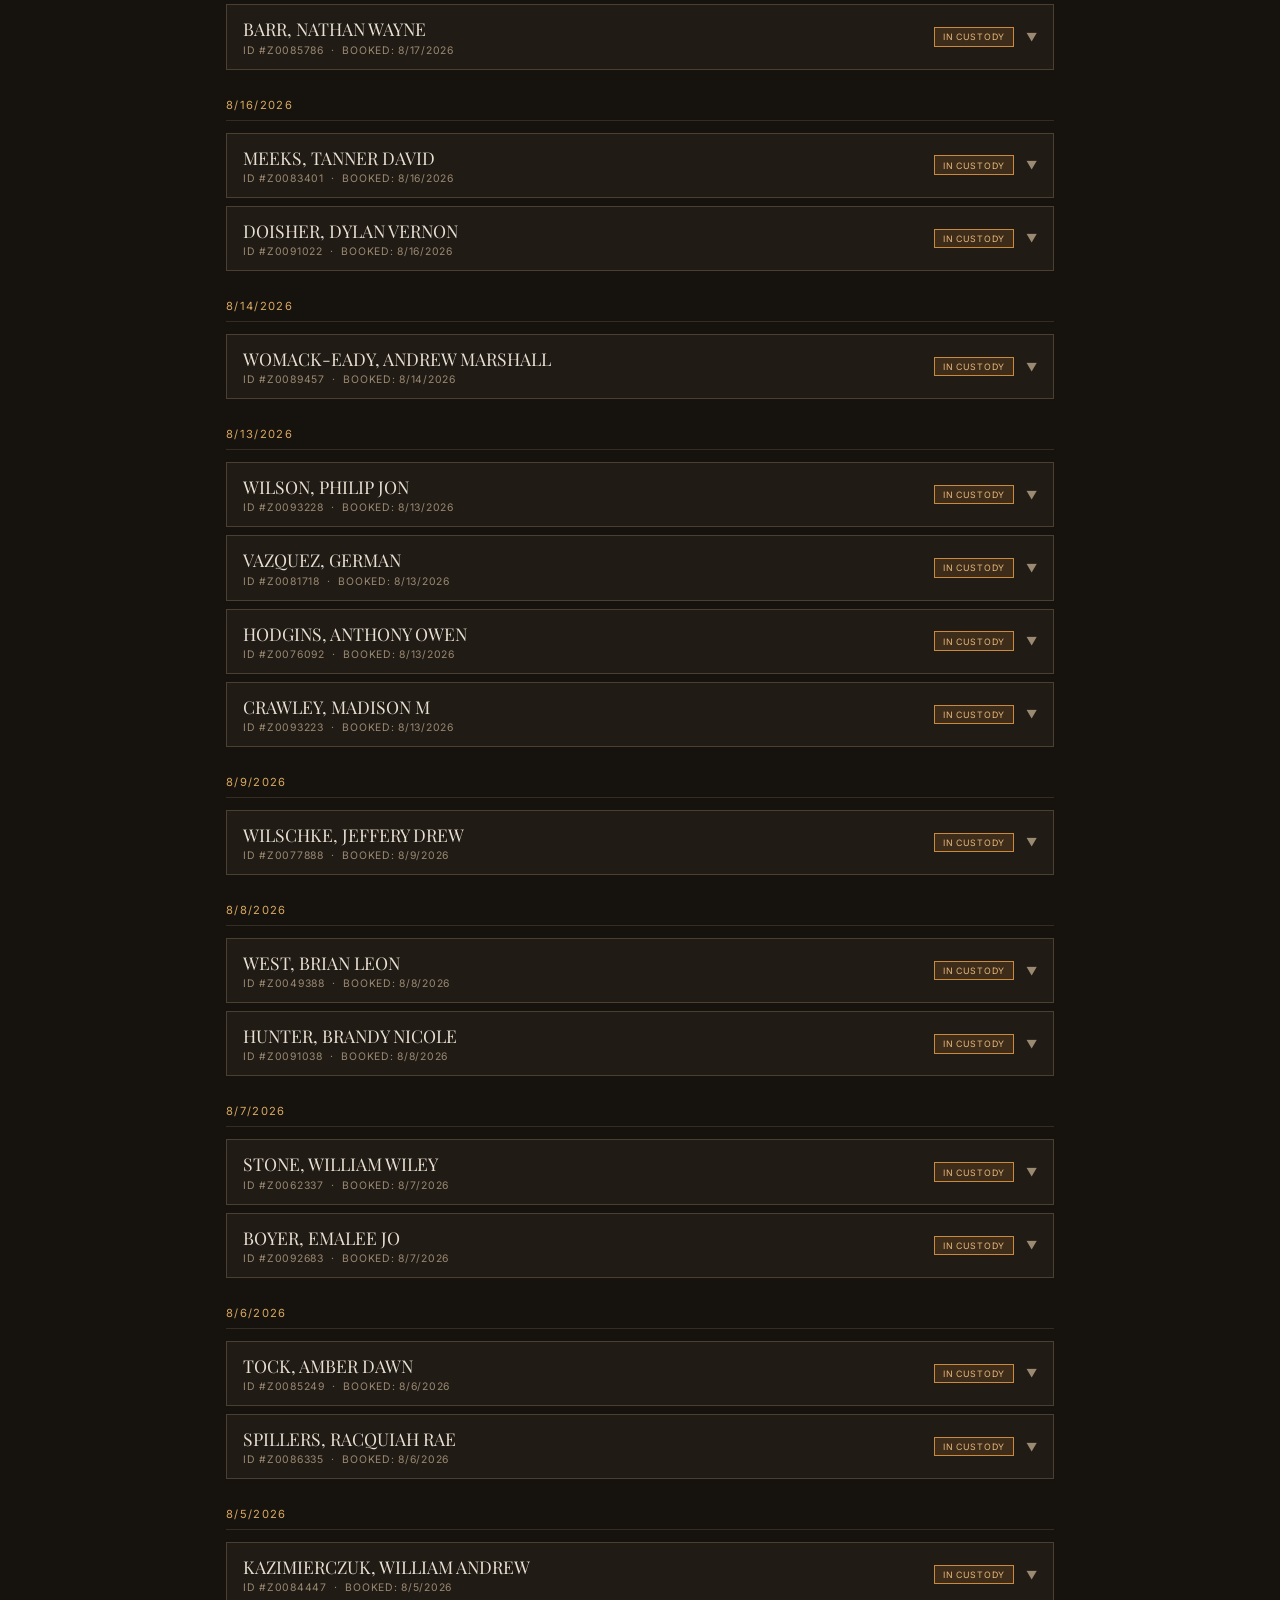
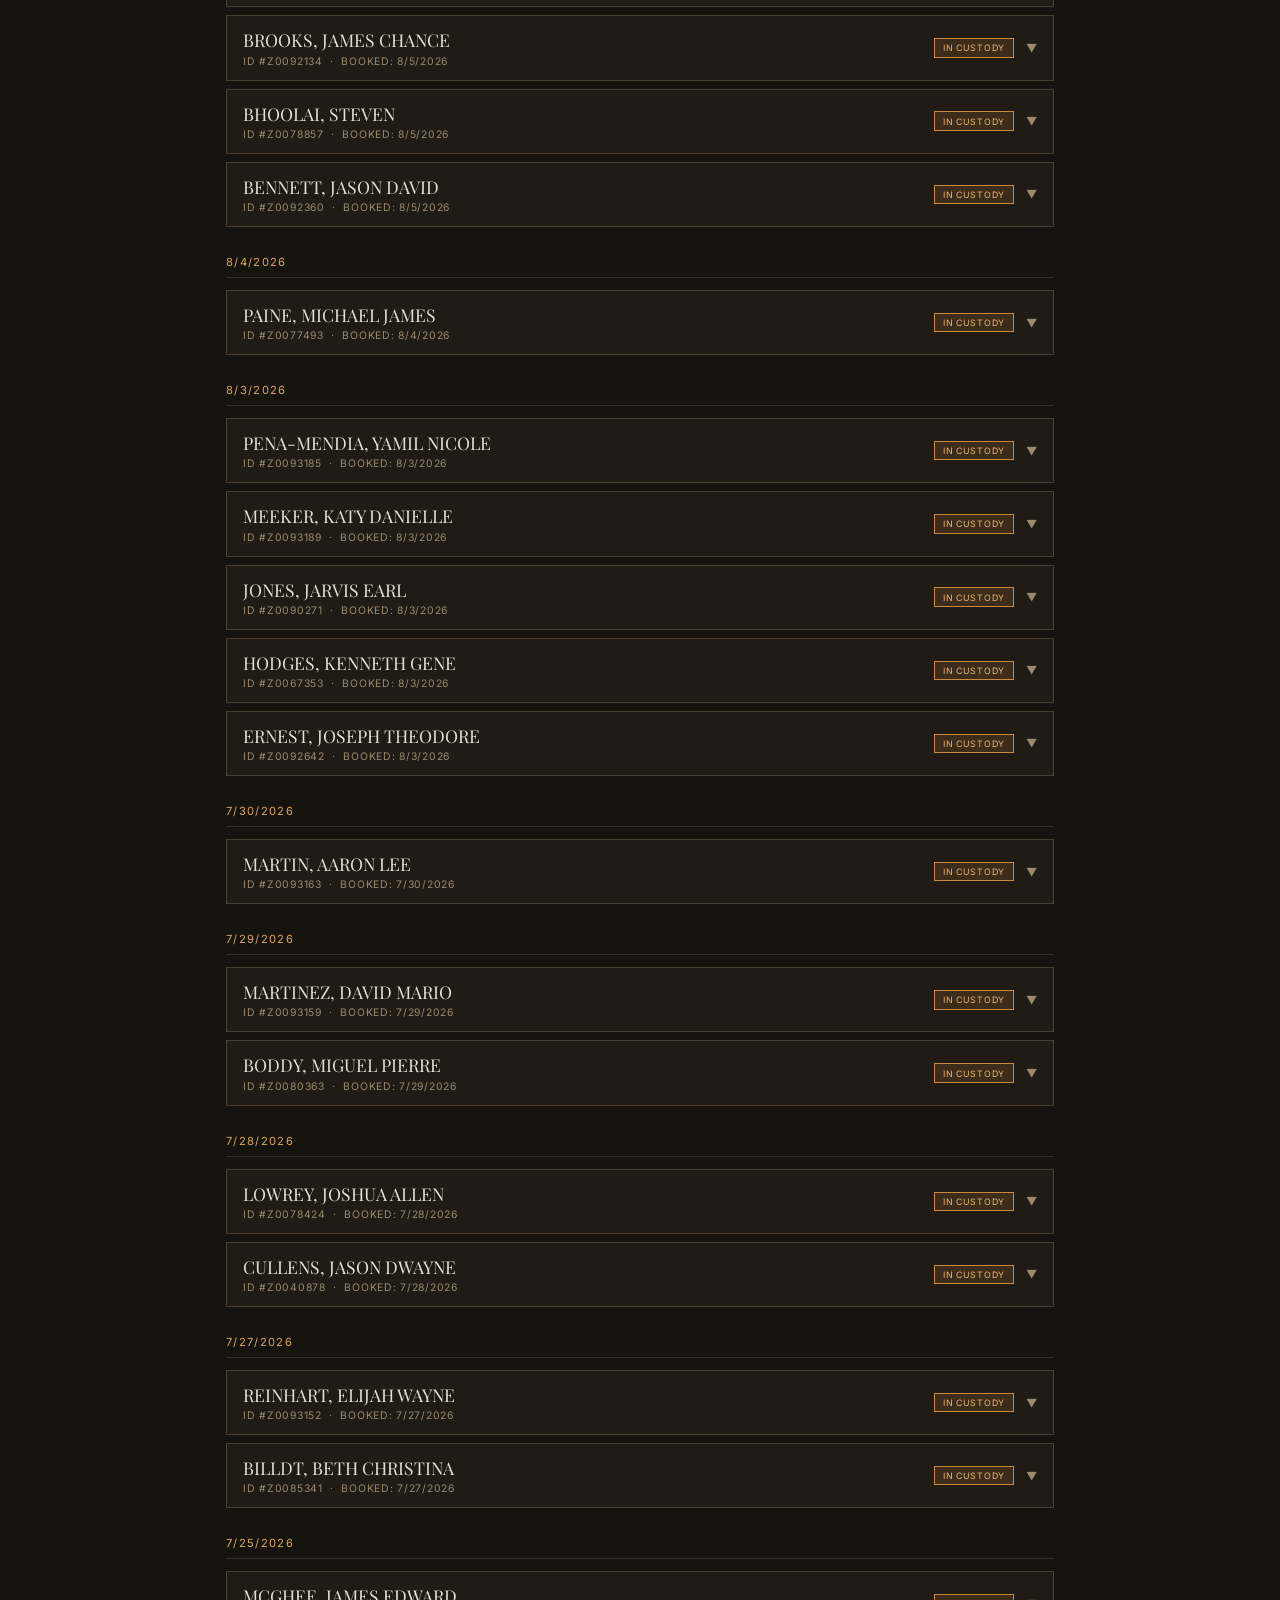
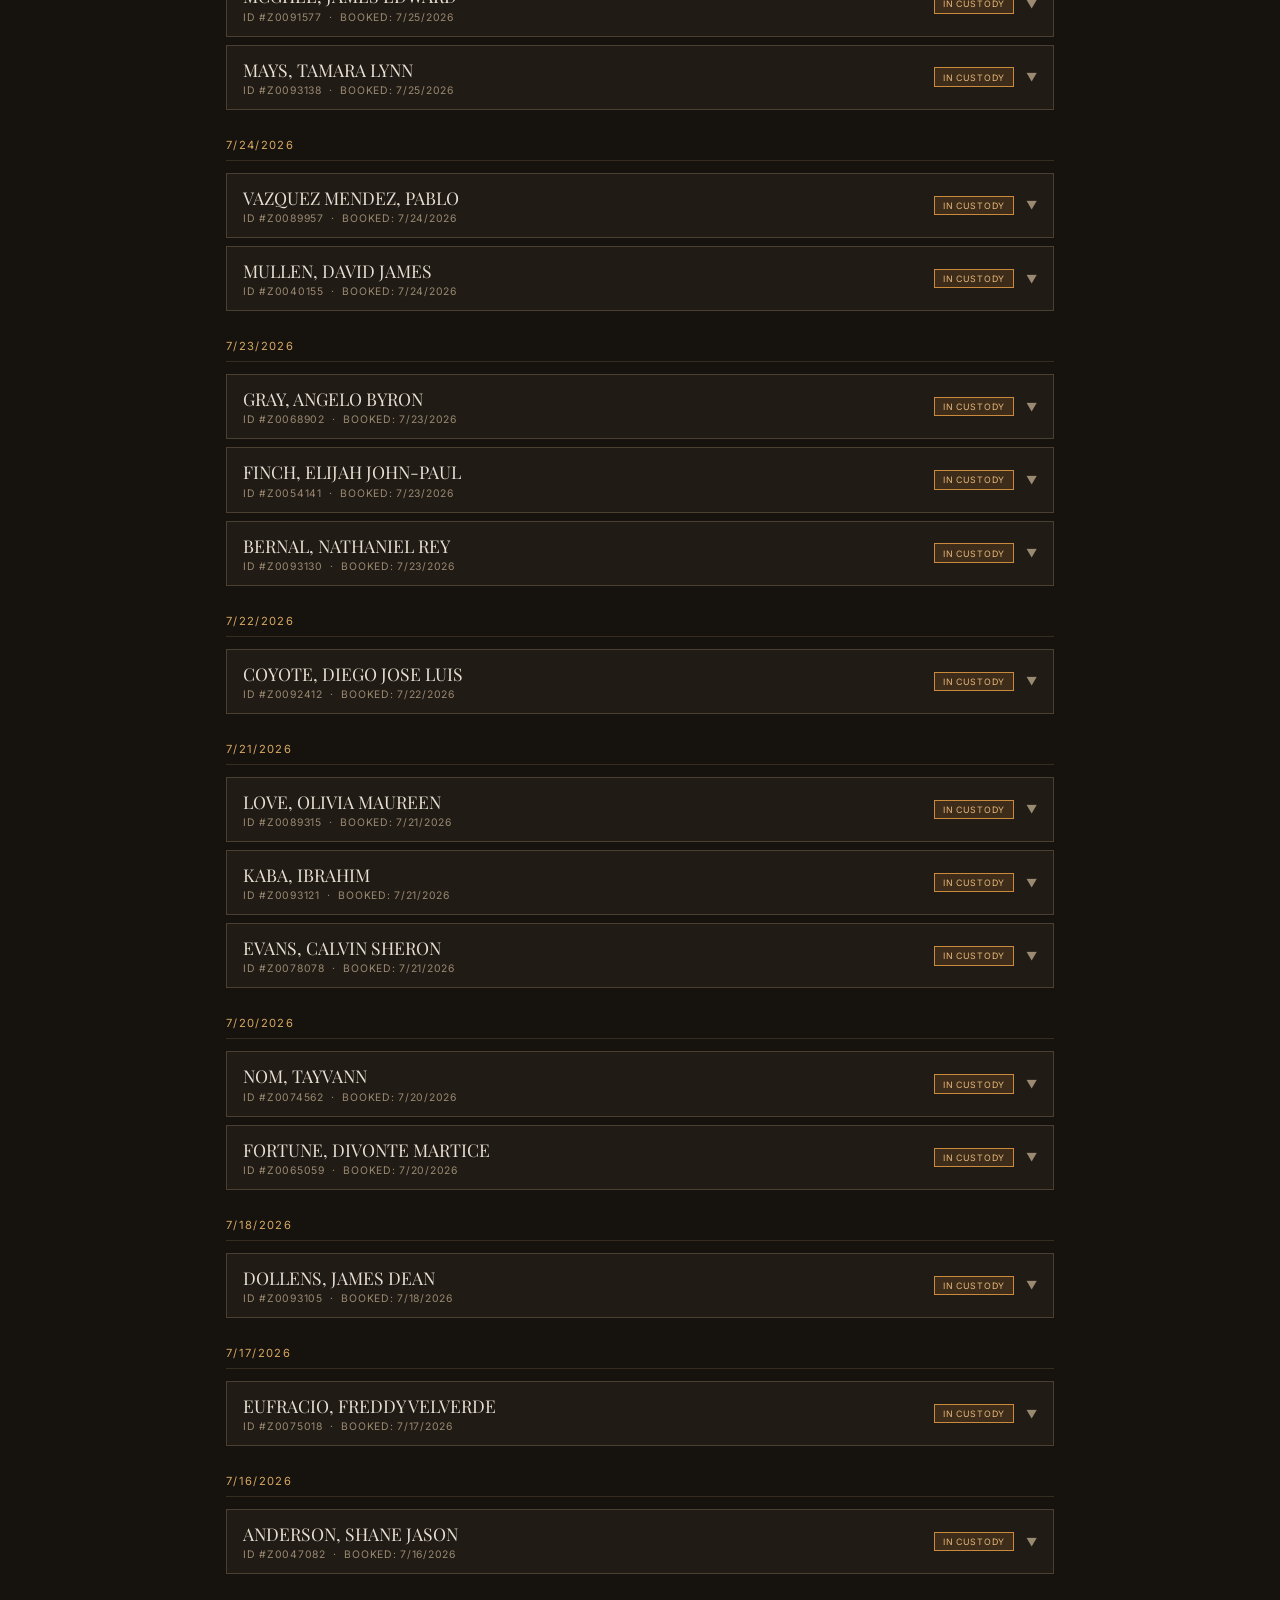
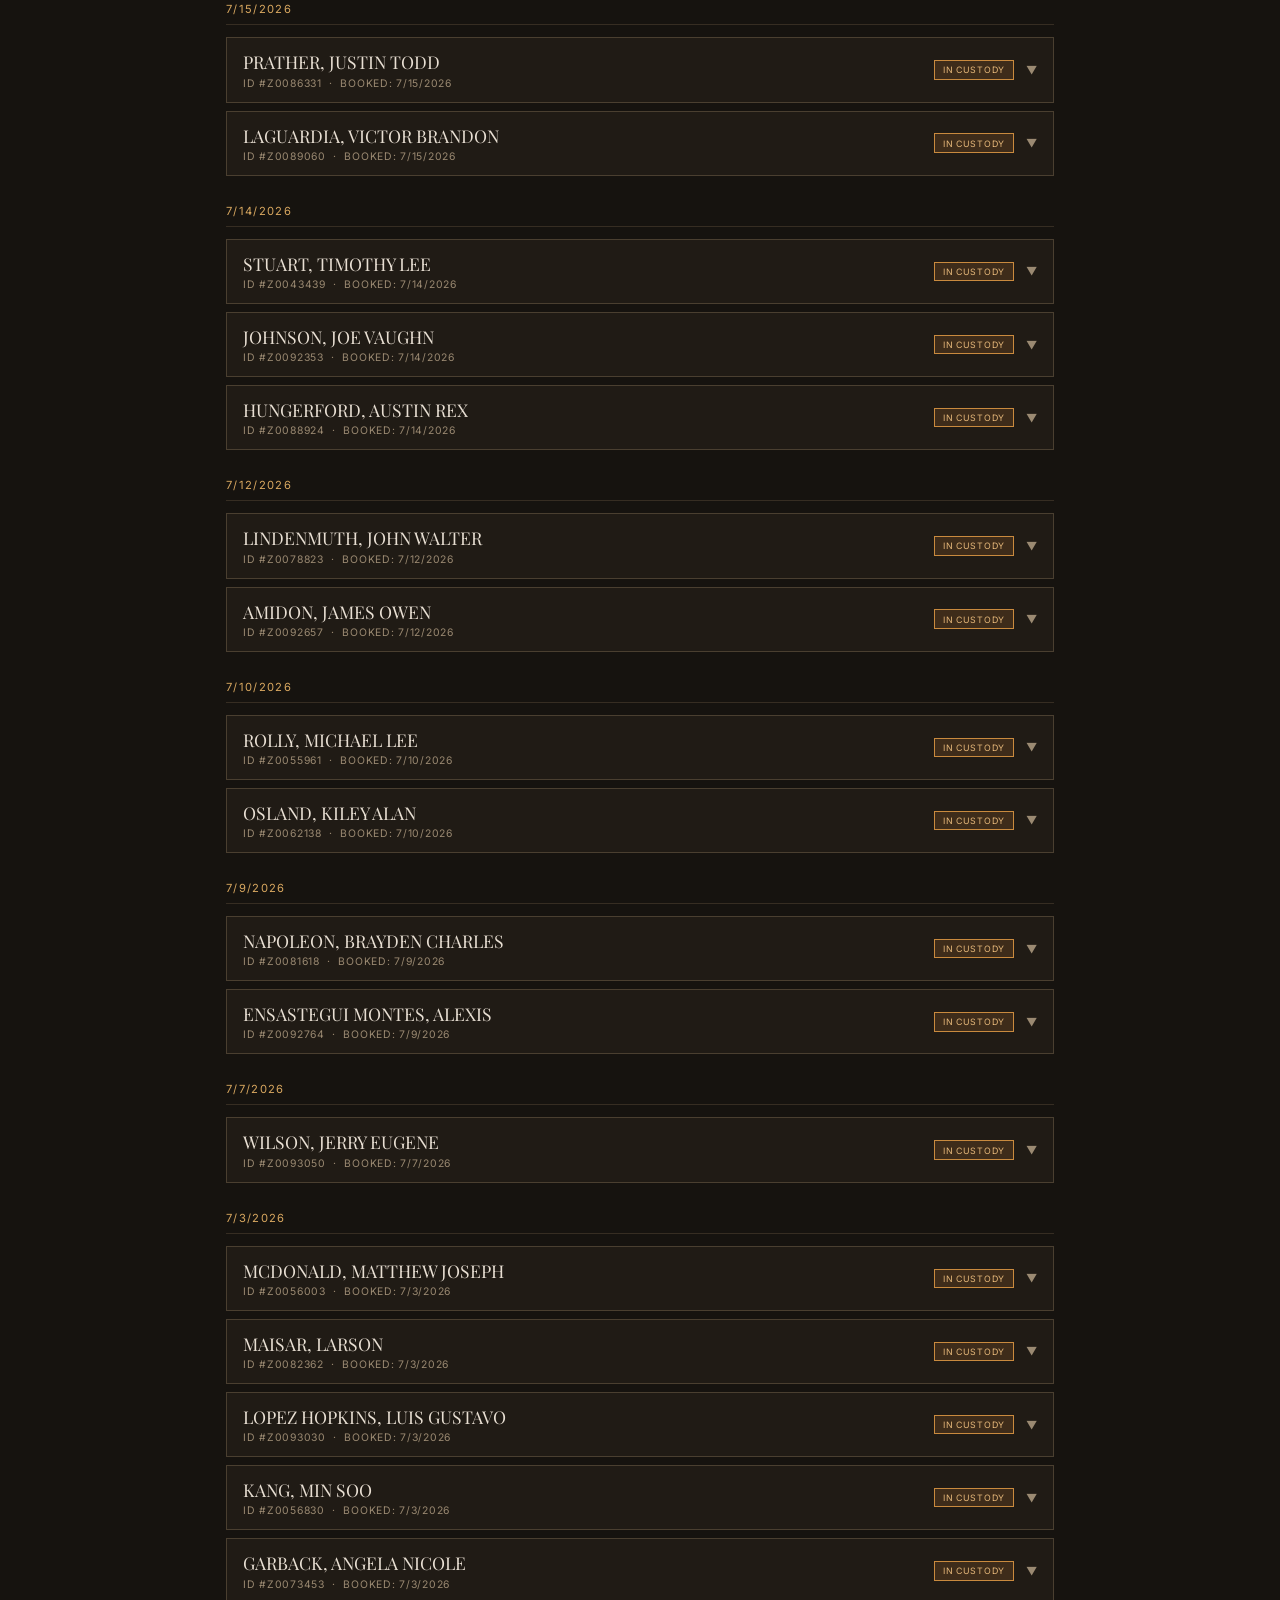
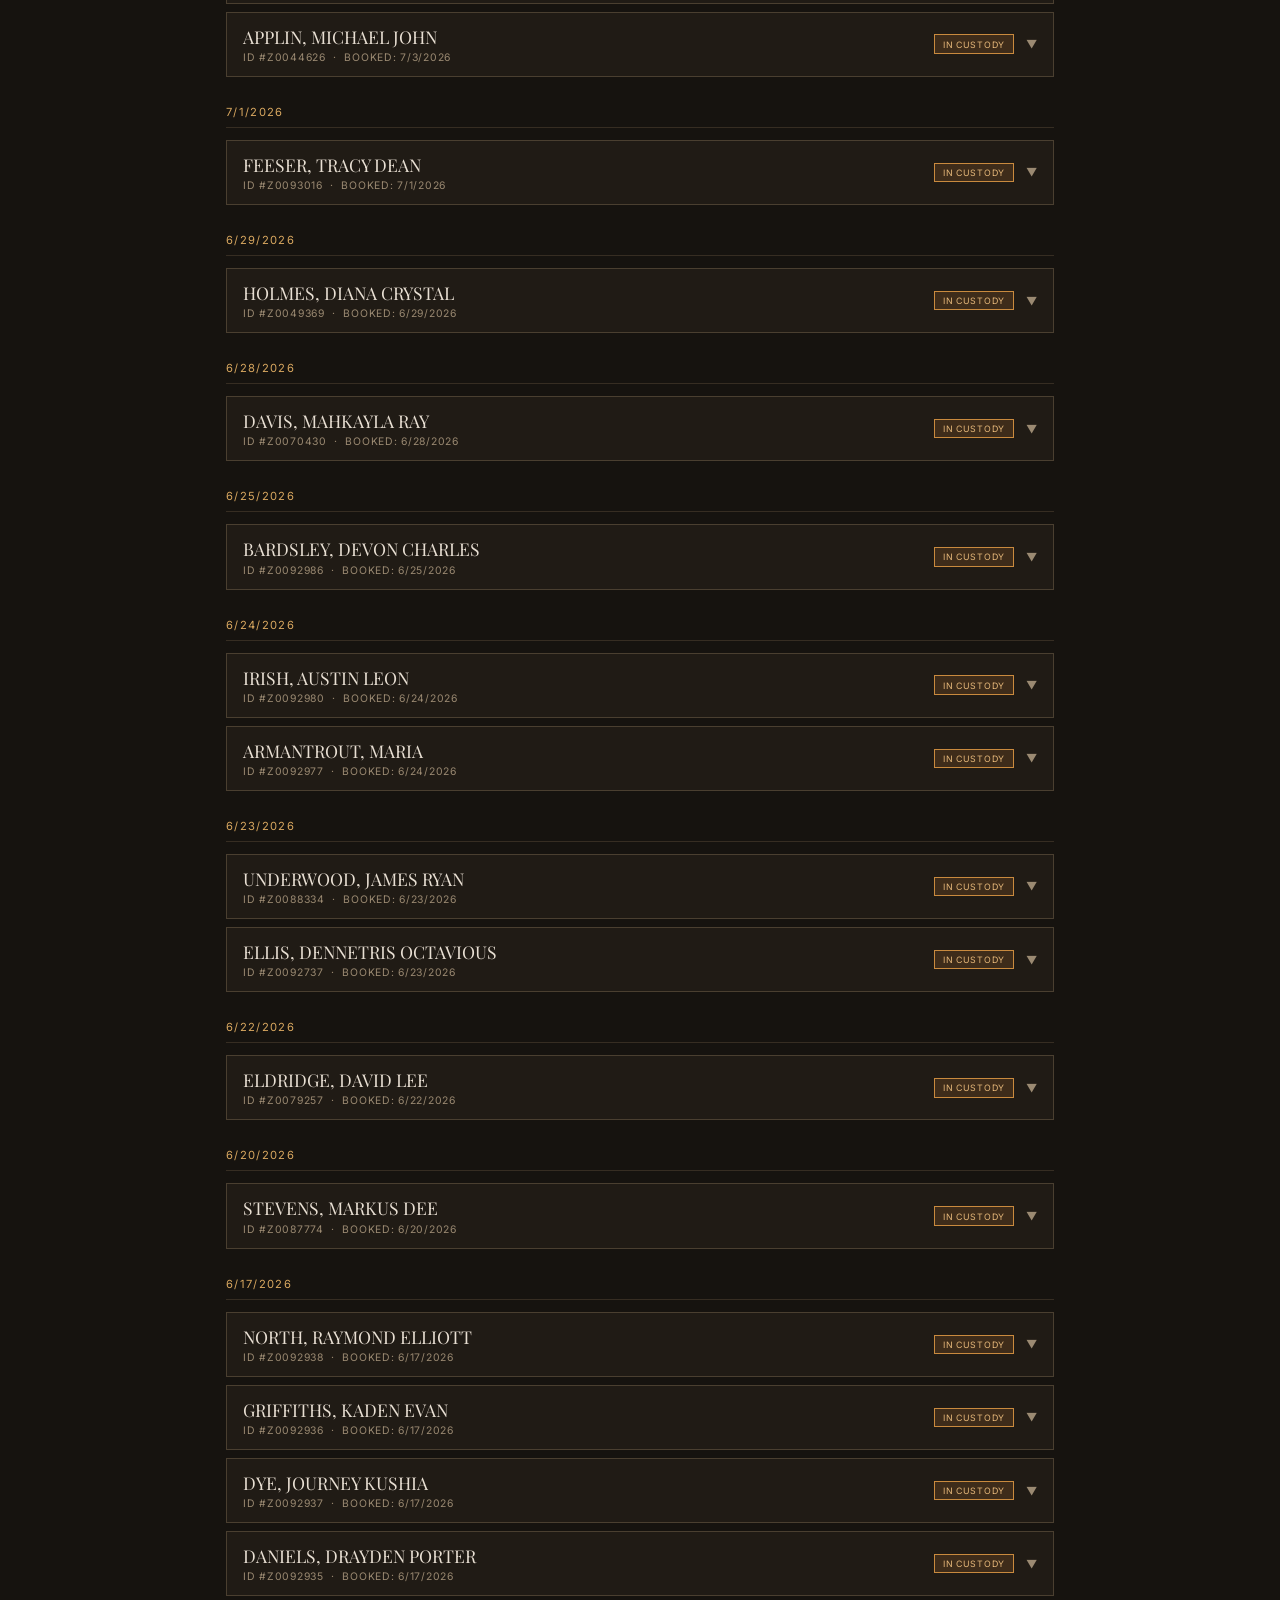
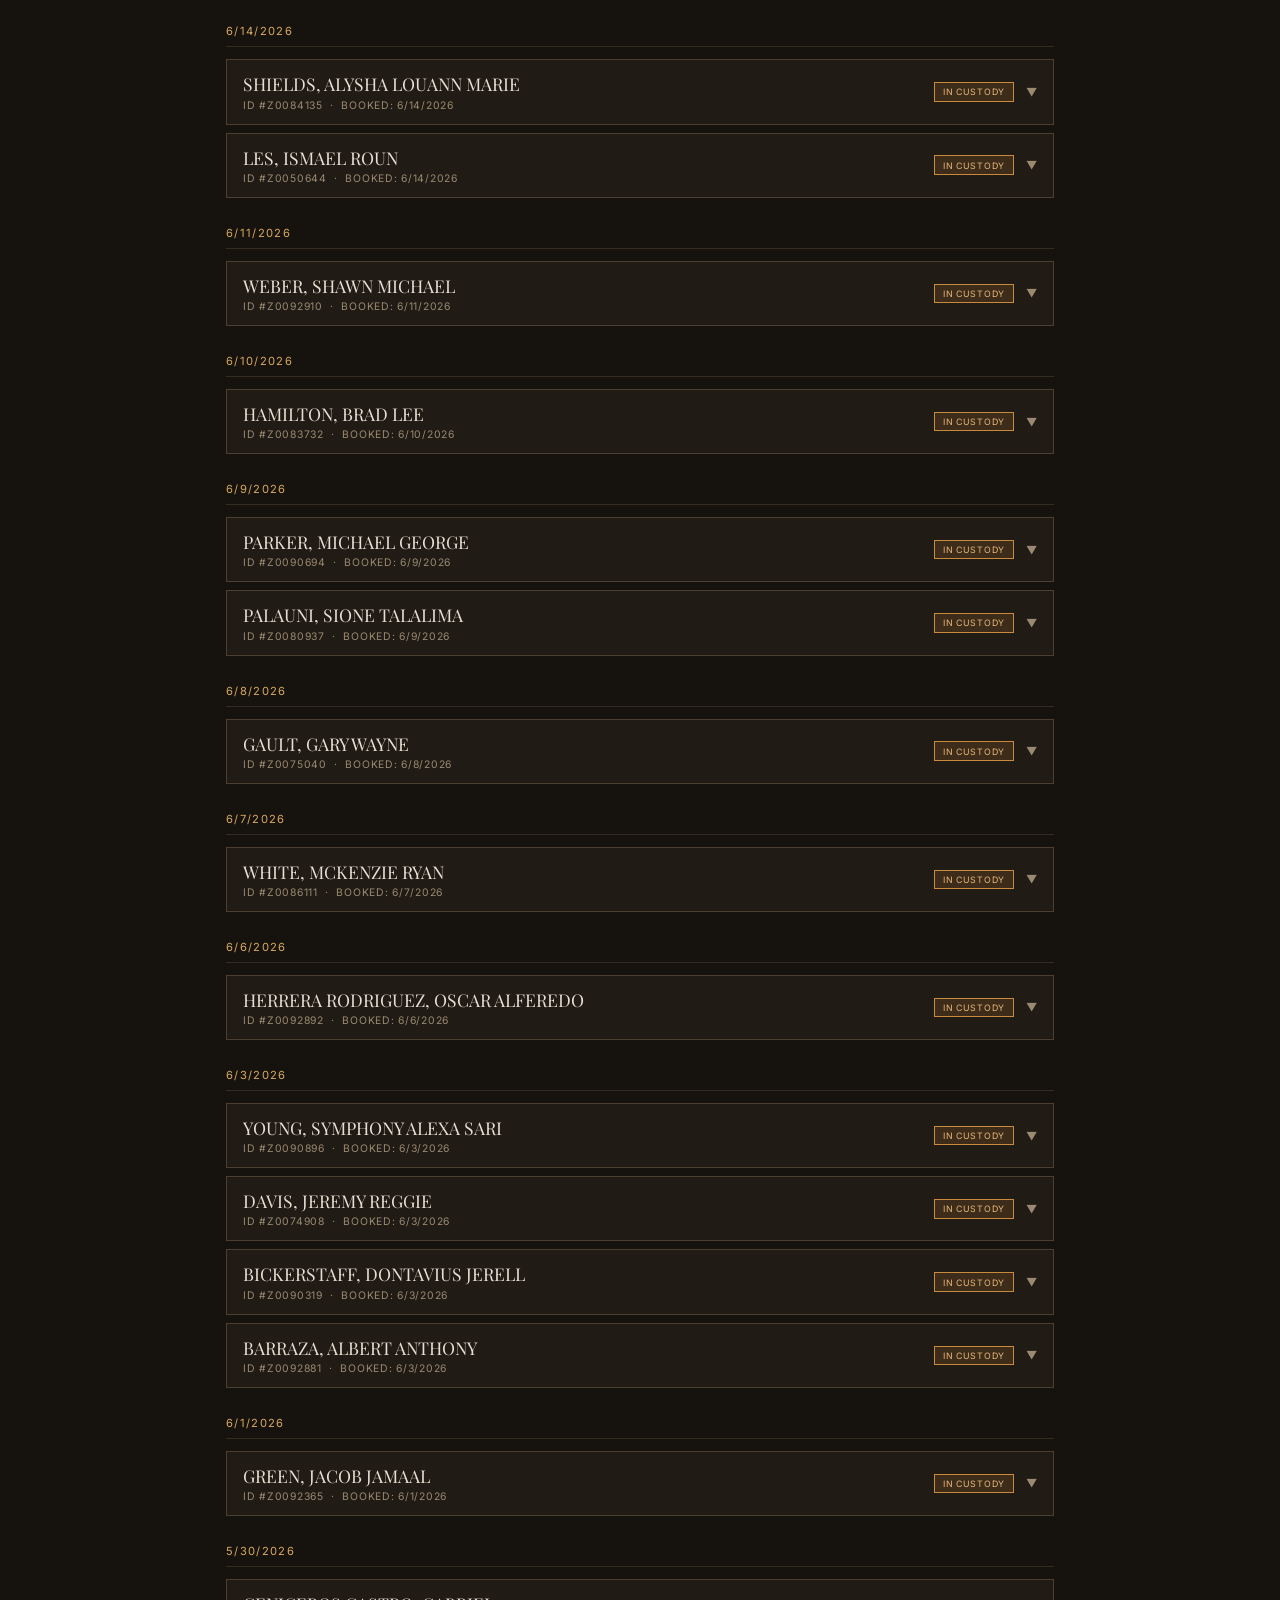
==== commit 3aa25566: "deploy: f6fd4e273ae9bda785eef903b1dcc15bf13761ca" ====
--- a/index.html
+++ b/index.html
@@ -5,8 +5,8 @@
     <link rel="icon" type="image/svg+xml" href="./favicon.svg" />
     <meta name="viewport" content="width=device-width, initial-scale=1.0" />
     <title>Thurston County Jail Roster Monitor</title>
-    <script type="module" crossorigin src="./assets/index-fa0660ad.js"></script>
-    <link rel="stylesheet" href="./assets/index-fe1f8995.css">
+    <script type="module" crossorigin src="./assets/index-f6ac8701.js"></script>
+    <link rel="stylesheet" href="./assets/index-a0795ba2.css">
   </head>
   <body>
     <div id="root"></div>
--- a/assets/index-a0795ba2.css
+++ b/assets/index-a0795ba2.css
@@ -0,0 +1 @@
+@import"https://fonts.googleapis.com/css2?family=Inter:wght@400;500&family=Playfair+Display:wght@700&display=swap";*,*:before,*:after{box-sizing:border-box;margin:0;padding:0}body{font-family:Inter,sans-serif;background:#16130F;color:#e8dfd3;min-height:100vh}.app{max-width:860px;margin:0 auto;padding:0 1rem 3rem}.header{background:#100D0A;margin:0 -1rem;padding:1.5rem 2rem;border-bottom:4px solid #A85C2E;margin-bottom:0}.header-inner{display:flex;align-items:baseline;justify-content:space-between}.header-county{font-family:Inter,sans-serif;color:#9b8a72;font-size:.7rem;letter-spacing:.12em;text-transform:uppercase;display:block;margin-bottom:.25rem}.header h1{font-family:Playfair Display,serif;color:#e8dfd3;font-size:2.5rem;font-weight:700;letter-spacing:.02em;line-height:1}.header-sub{font-family:Inter,sans-serif;color:#9b8a72;font-size:.65rem;letter-spacing:.08em;text-transform:uppercase}.statbar{background:#A85C2E;margin:0 -1rem 2rem;padding:.6rem 2rem;display:flex;gap:2rem}.stat-num{color:#f5ede1;font-size:1.1rem;font-weight:400}.stat-label{color:#f5ede1;font-size:.6rem;text-transform:uppercase;letter-spacing:.08em;opacity:.85}.controls{display:flex;gap:1rem;align-items:center;margin-bottom:1.5rem;flex-wrap:wrap}@media (max-width: 600px){.controls{flex-direction:column;align-items:stretch}.search-input{width:100%;min-width:unset}.filter-tabs{flex-wrap:wrap}.filter-tabs a,.filter-tabs button{flex:1 1 auto;text-align:center}}.search-input{flex:1;min-width:200px;background:#201B15;border:1px solid #4A3F30;padding:.5rem .75rem;font-family:Inter,sans-serif;font-size:.85rem;color:#e8dfd3;outline:none}.search-input::placeholder{color:#9b8a72}.search-input:focus{border-color:#c98a3e}.filter-tabs{display:flex;gap:.5rem}.filter-tabs a,.filter-tabs button{background:#201B15;border:1px solid #4A3F30;padding:.4rem .9rem;font-family:Playfair Display,serif;font-size:.85rem;color:#c4b29a;cursor:pointer;text-decoration:none;display:inline-block}.filter-tabs a.active,.filter-tabs button.active{background:#A85C2E;color:#f5ede1;border-color:#a85c2e}.date-separator{font-size:.7rem;text-transform:uppercase;letter-spacing:.12em;color:#d9a860;padding:.5rem 0;margin-top:1.25rem;border-bottom:1px solid #362D22;margin-bottom:.75rem}.log-count{font-size:.65rem;text-transform:uppercase;letter-spacing:.1em;color:#9b8a72;margin-bottom:.75rem}.empty,.loading{text-align:center;color:#9b8a72;font-size:.85rem;padding:3rem}.card{border:1px solid #4A3F30;margin-bottom:.5rem;background:#201B15}.card-released{opacity:.6}.card-header{display:flex;justify-content:space-between;align-items:center;padding:.75rem 1rem;cursor:pointer;gap:1rem}.card-header:hover{background:#2A241C}.card-name{font-family:Playfair Display,serif;font-size:1.1rem;color:#e8dfd3;margin-bottom:.2rem}.card-meta{font-size:.65rem;color:#9b8a72;text-transform:uppercase;letter-spacing:.07em}.card-right{display:flex;align-items:center;gap:.75rem;flex-shrink:0}.card-toggle{color:#9b8a72;font-size:.7rem}.badge{font-size:.55rem;text-transform:uppercase;letter-spacing:.08em;padding:.2rem .5rem;border:1px solid}.badge-custody{background:#3E2C1A;border-color:#c98a3e;color:#e6b87a}.badge-released{background:#201B15;border-color:#4a3f30;color:#9b8a72}.card-body{padding:0 1rem 1rem;border-top:1px solid #4A3F30}.card-release-row{font-size:.75rem;color:#9b8a72;padding:.5rem 0;border-bottom:1px solid #362D22;margin-bottom:.75rem}.charges-title{font-size:.65rem;text-transform:uppercase;letter-spacing:.1em;color:#9b8a72;margin-bottom:.5rem;border-top:1px solid #362D22;padding-top:.75rem}.charge-row{padding:.5rem 0;border-bottom:1px solid #362D22}.charge-row:last-child{border-bottom:none}.charge-violation{font-size:.8rem;color:#e8dfd3;margin-bottom:.2rem}.charge-pending{font-size:.75rem;color:#9b8a72;font-style:italic}.card-time-held,.card-time-held-detail{color:#d9a860}.charge-bail,.charge-court,.charge-agency{font-size:.68rem;color:#9b8a72;margin-top:.15rem}.history-log{background:#201B15;border:1px solid #4A3F30;padding:1.5rem}.history-header{text-align:center;margin-bottom:2rem;padding-bottom:1rem;border-bottom:2px solid #4A3F30}.history-header h2{font-size:1.3rem;color:#e8dfd3;margin:.5rem 0}.history-subtitle{font-size:.75rem;color:#9b8a72;text-transform:uppercase;letter-spacing:.05em}.back-link{display:inline-block;font-family:Playfair Display,serif;font-size:.8rem;color:#9b8a72;text-decoration:none;margin-bottom:.5rem}.back-link:hover{color:#e8dfd3}.history-day{margin-bottom:2rem;padding-bottom:1.5rem;border-bottom:1px solid #362D22}.history-day:last-child{border-bottom:none}.history-date{font-size:.9rem;font-weight:700;color:#e8dfd3;margin-bottom:1rem;padding:.3rem .75rem;background:#16130F;display:inline-block}.history-section{margin-bottom:1.5rem}.history-section:last-child{margin-bottom:0}.history-section-title{font-size:.7rem;font-weight:700;color:#c98a3e;text-transform:uppercase;letter-spacing:.1em;margin-bottom:.75rem;padding-left:.5rem;border-left:3px solid #C98A3E}.history-list{list-style:none;padding:0;margin:0}.history-item{padding:.5rem .75rem;margin-bottom:.5rem;background:#24201A;border-left:2px solid #4A3F30}.history-item:hover{background:#2A241C}.history-name{display:block;font-family:Playfair Display,serif;font-size:1rem;color:#e8dfd3;margin-bottom:.25rem}.history-meta{display:block;font-size:.72rem;color:#9b8a72}.history-time-served{color:#d9a860;font-weight:500}.history-charges{display:block;margin-top:.25rem;color:#c4b29a;font-style:italic}.stats-page{padding-top:1.5rem}.stats-header{text-align:center;margin:1rem 0 2rem;padding-bottom:1rem;border-bottom:2px solid #4A3F30}.stats-header h2{font-family:Playfair Display,serif;font-size:1.6rem;color:#e8dfd3;margin:.5rem 0}.stats-note{font-size:.75rem;color:#9b8a72;margin-bottom:1rem;font-style:italic}.stats-section{margin-bottom:2.5rem}.stats-section h3{font-family:Playfair Display,serif;font-size:1.1rem;color:#d9a860;margin-bottom:1rem;padding-left:.5rem;border-left:3px solid #A85C2E}.stats-grid{display:grid;grid-template-columns:repeat(auto-fit,minmax(180px,1fr));gap:.75rem;margin-bottom:1rem}.stat-card{background:#201B15;border:1px solid #4A3F30;padding:1rem;text-align:center}.stat-card-num{font-family:Playfair Display,serif;font-size:1.6rem;color:#d9a860;line-height:1.1}.stat-card-label{font-size:.65rem;text-transform:uppercase;letter-spacing:.06em;color:#9b8a72;margin-top:.4rem}.bar-list{background:#201B15;border:1px solid #4A3F30;padding:1rem}.bar-row{display:grid;grid-template-columns:minmax(120px,220px) 1fr auto;align-items:center;gap:.75rem;padding:.4rem 0}.bar-label{font-size:.8rem;color:#e8dfd3}.bar-track{height:8px;background:#16130F;border:1px solid #362D22}.bar-fill{height:100%;background:#A85C2E}.bar-count{font-size:.8rem;color:#d9a860;min-width:60px;text-align:right}.table-wrap{overflow-x:auto;background:#201B15;border:1px solid #4A3F30}.stats-table{width:100%;border-collapse:collapse;font-size:.78rem}.stats-table th,.stats-table td{padding:.5rem .75rem;text-align:left;border-bottom:1px solid #362D22;white-space:nowrap}.stats-table th{color:#d9a860;text-transform:uppercase;font-size:.65rem;letter-spacing:.06em;background:#16130F}.stats-table.sortable th{cursor:pointer;-webkit-user-select:none;user-select:none}.stats-table.sortable th:hover{color:#f5ede1}.stats-table td:last-child,.stats-table th:last-child{white-space:normal}.stats-table tbody tr:hover{background:#2A241C}.stats-footer{text-align:center;margin-top:2rem}@media (max-width: 600px){.bar-row{grid-template-columns:1fr auto;grid-template-areas:"label label" "track count";row-gap:.3rem}.bar-label{grid-area:label}.bar-track{grid-area:track}.bar-count{grid-area:count;text-align:right}}
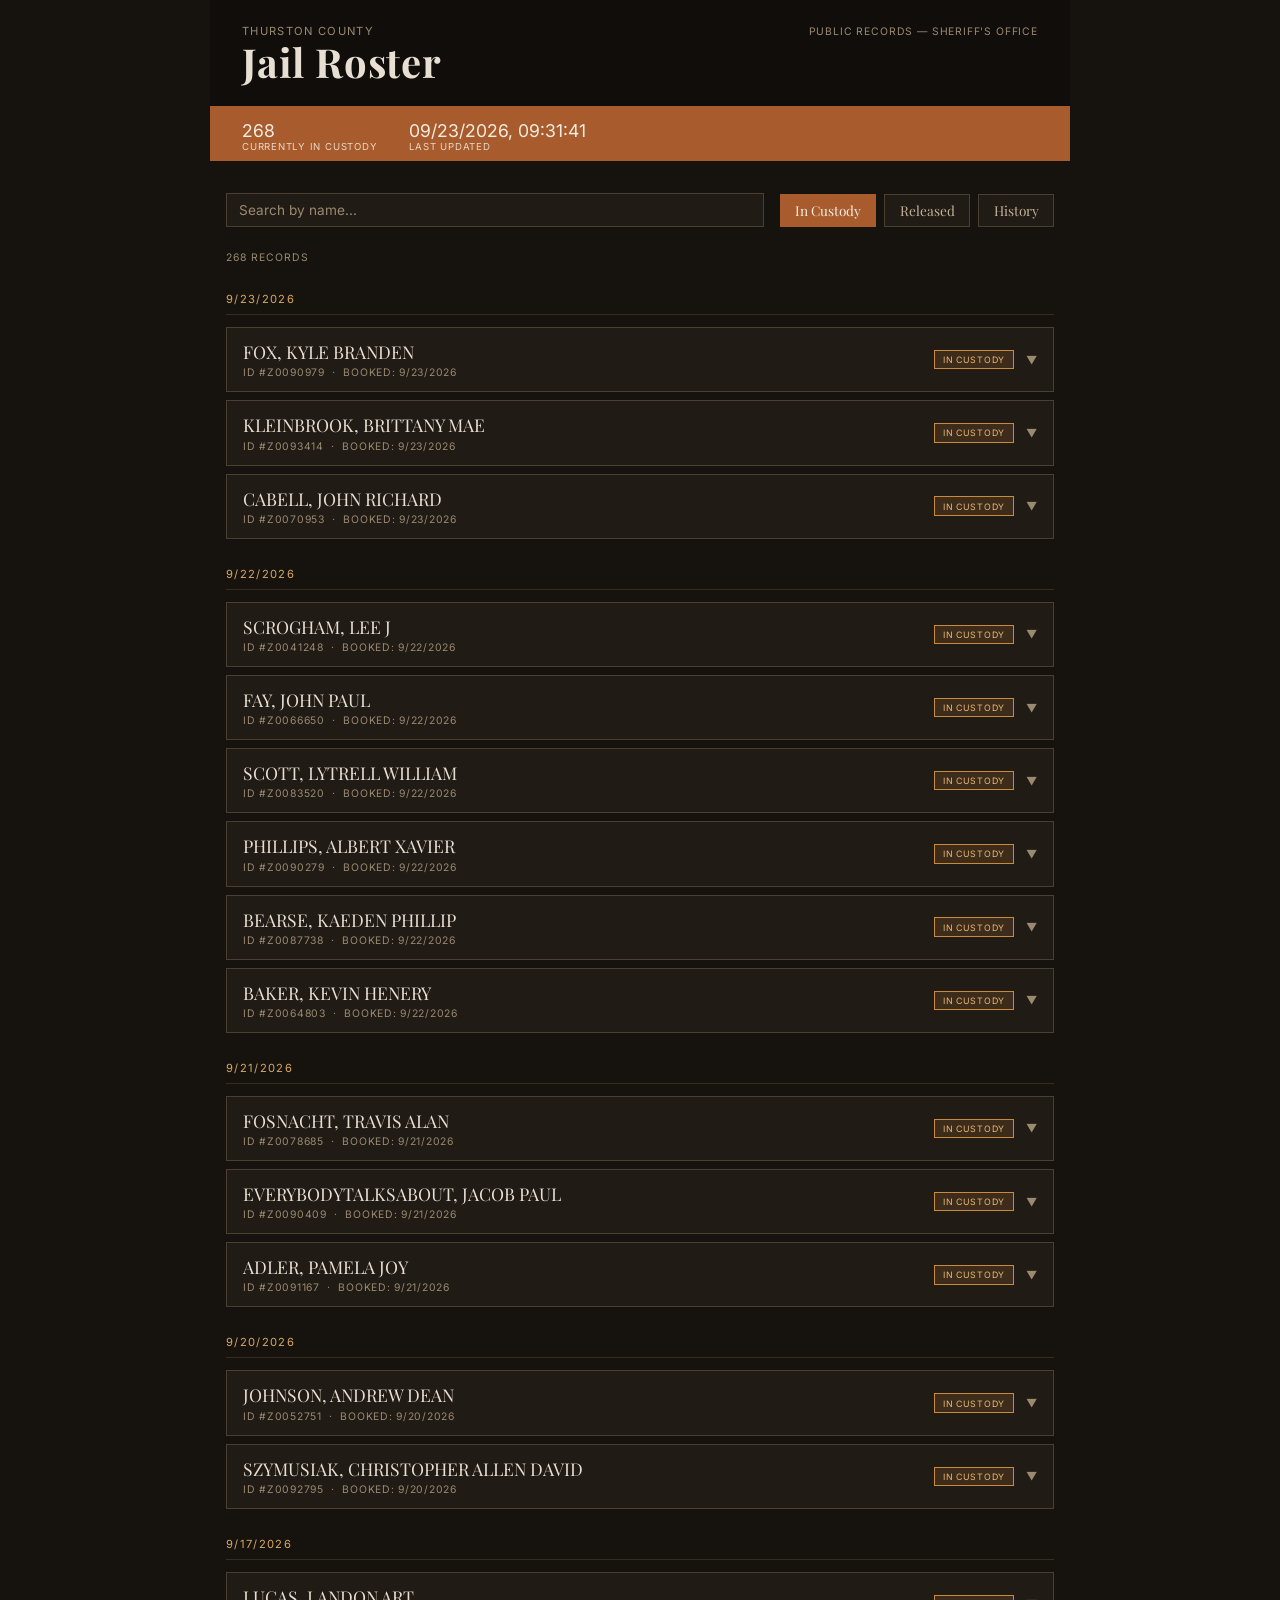
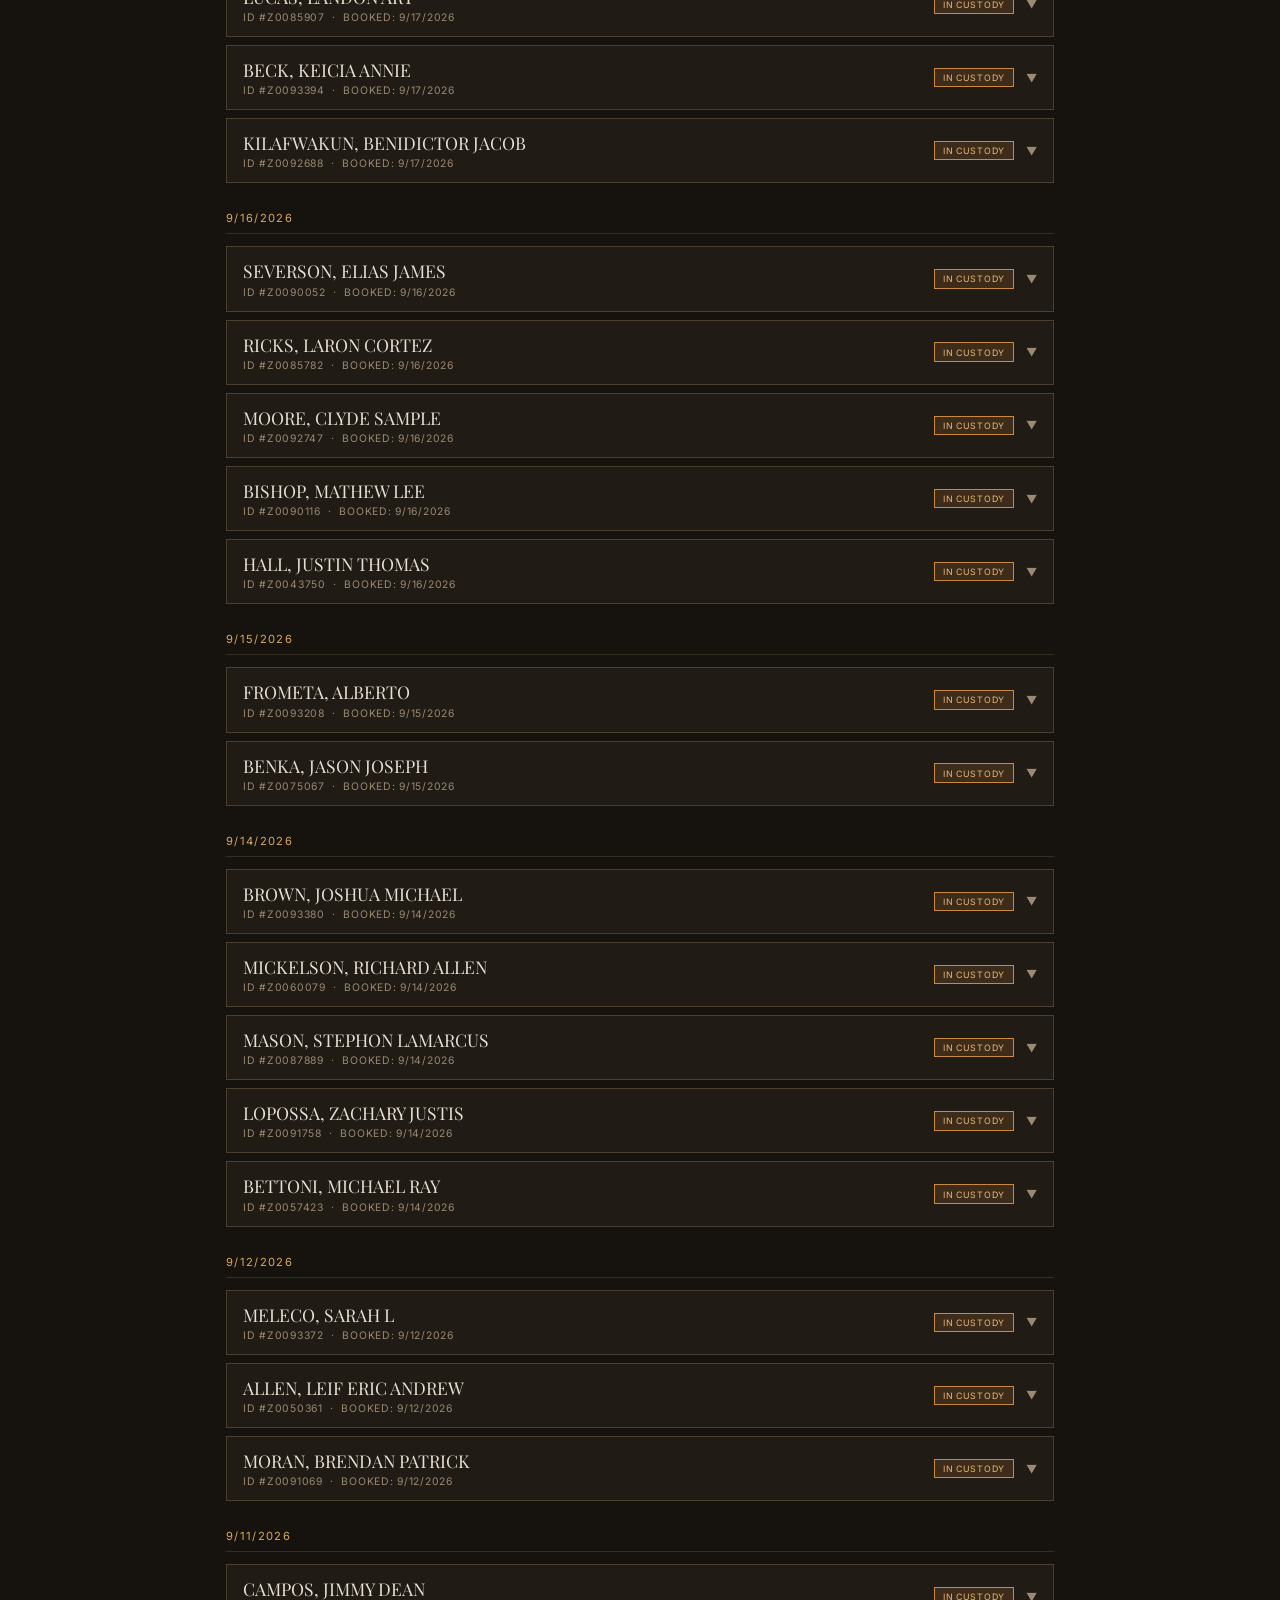
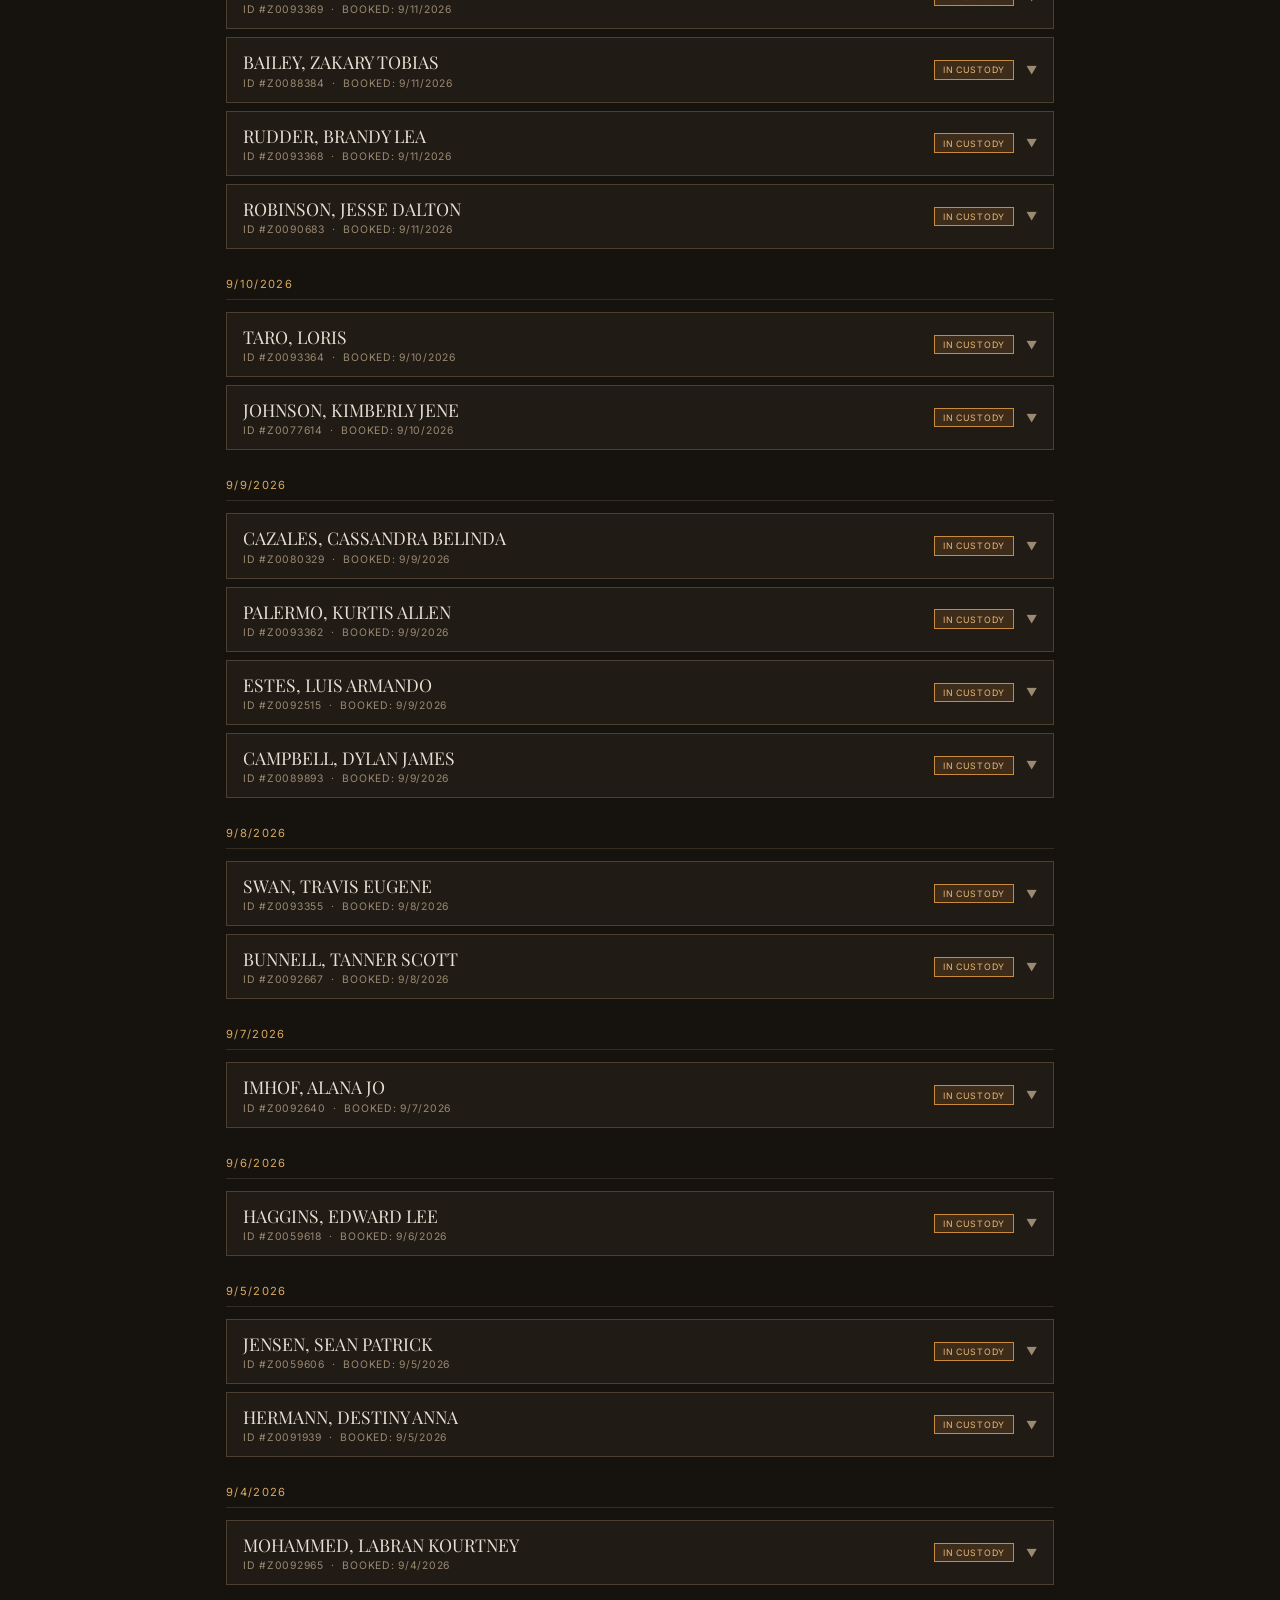
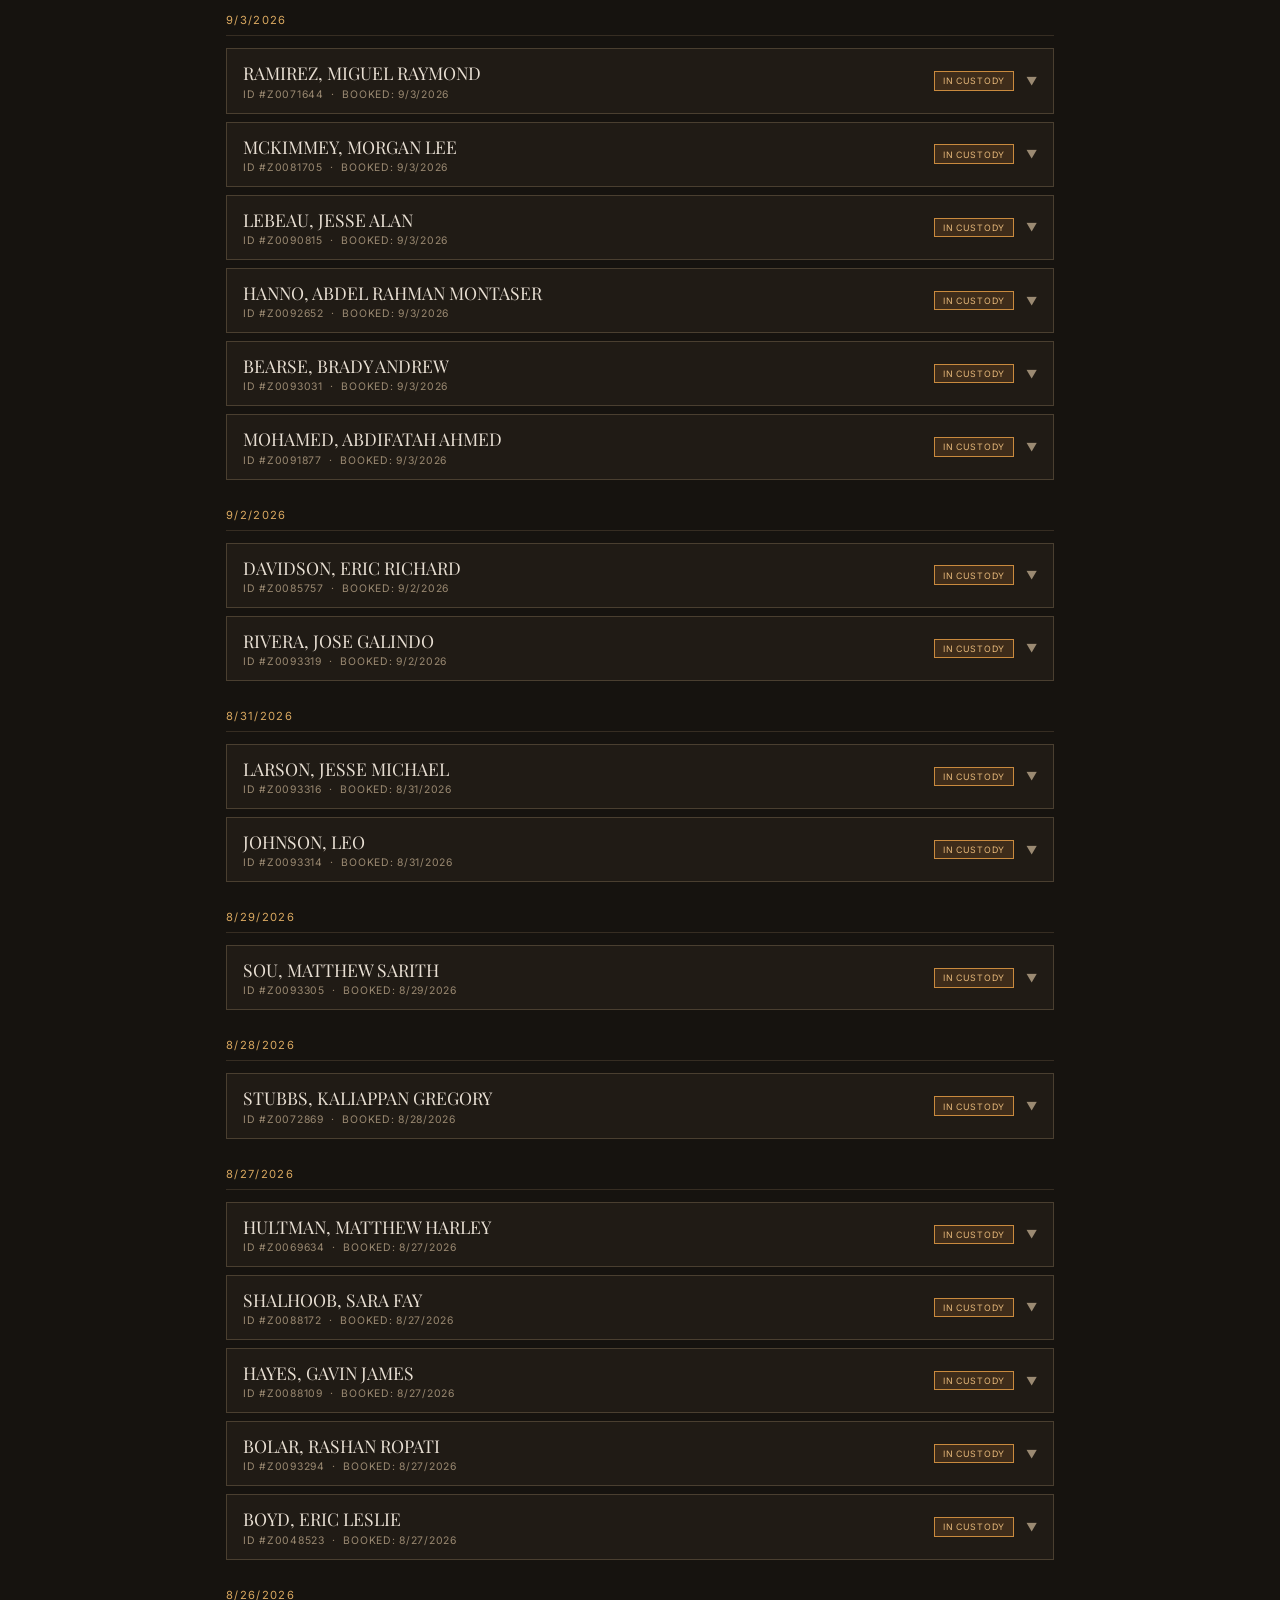
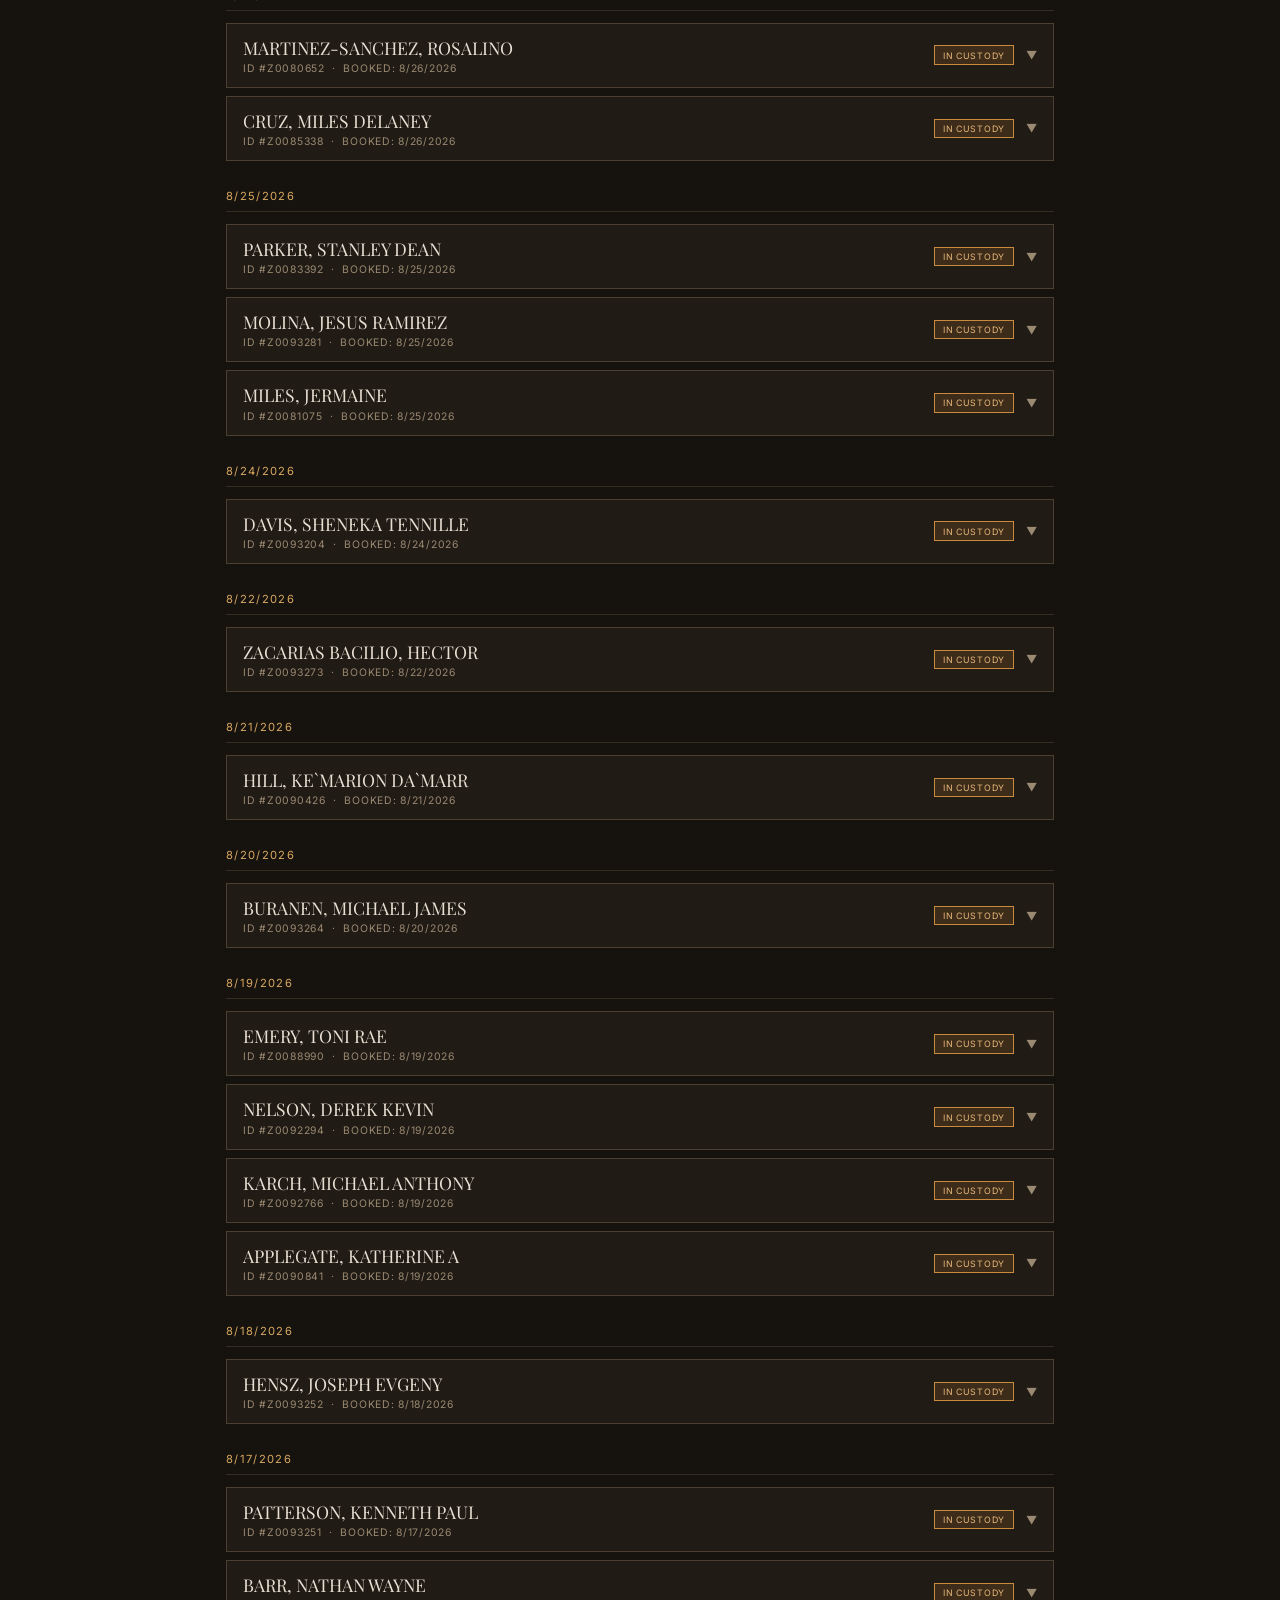
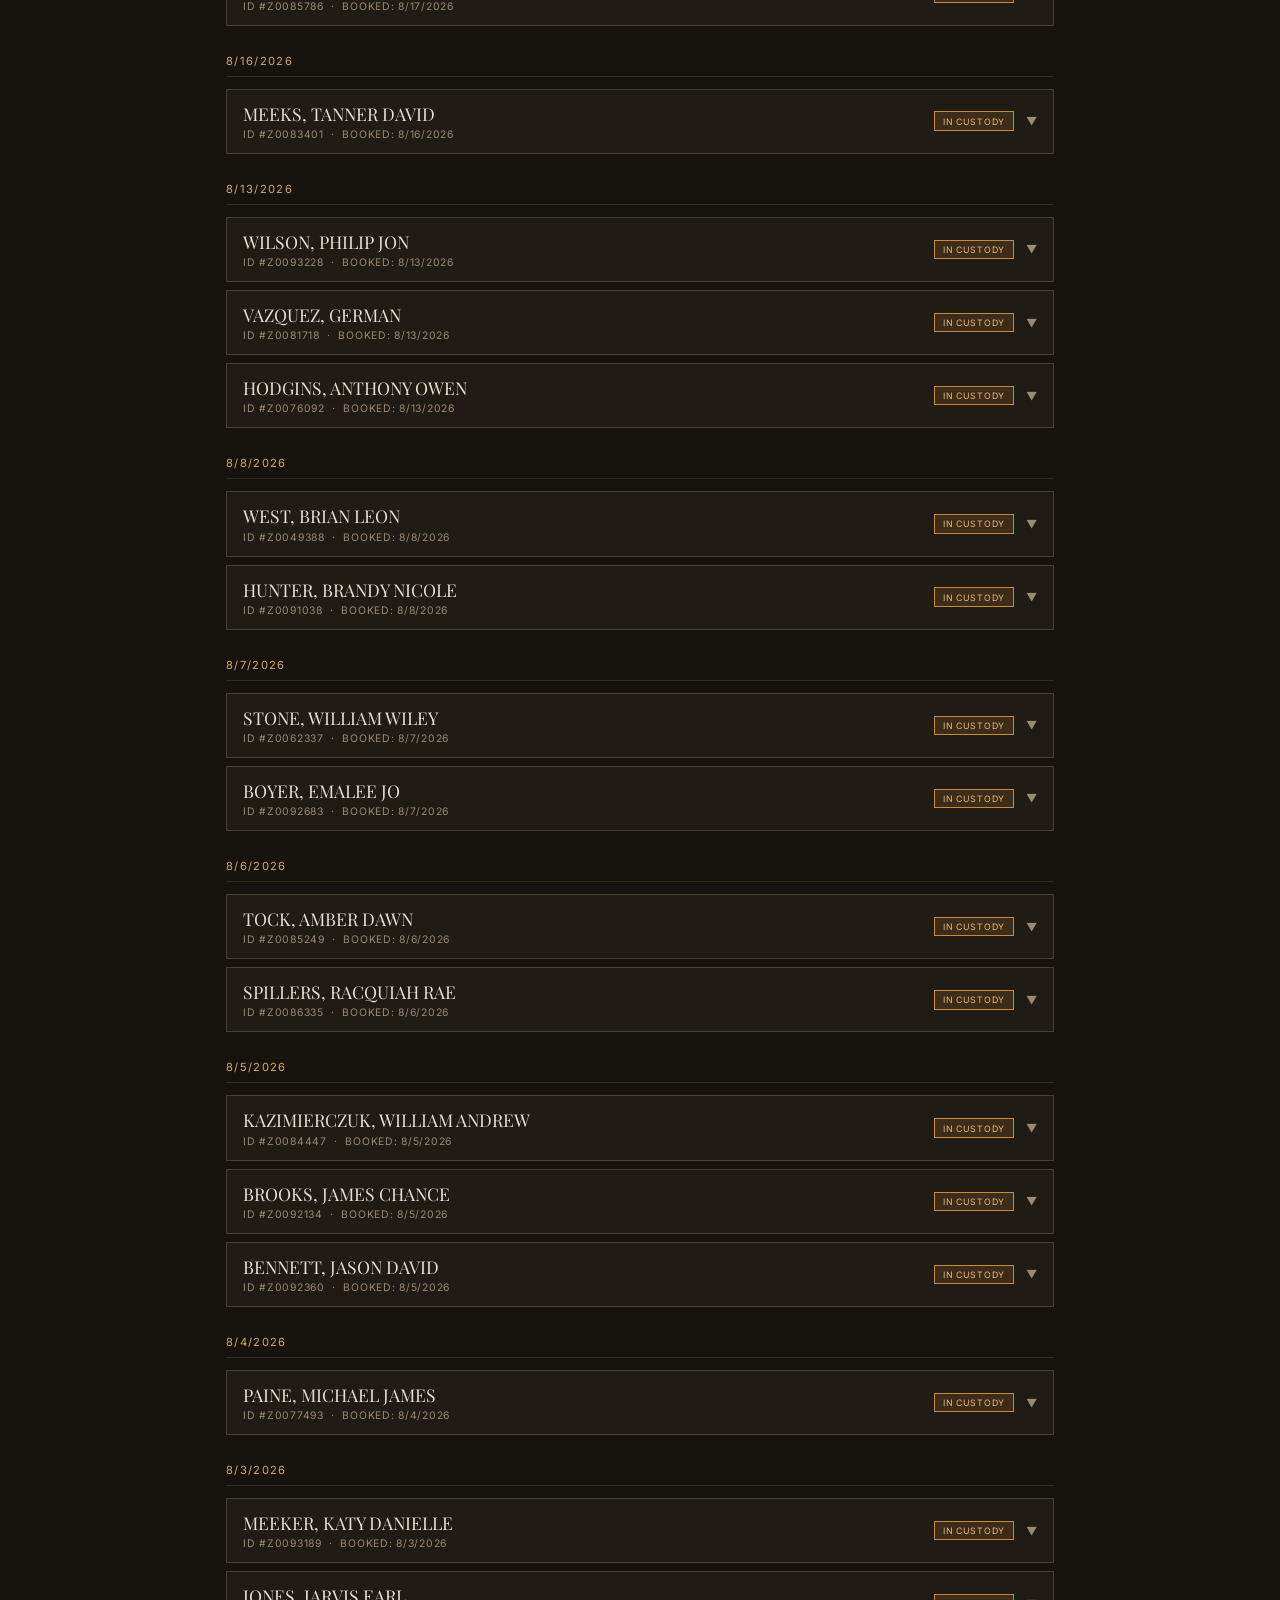
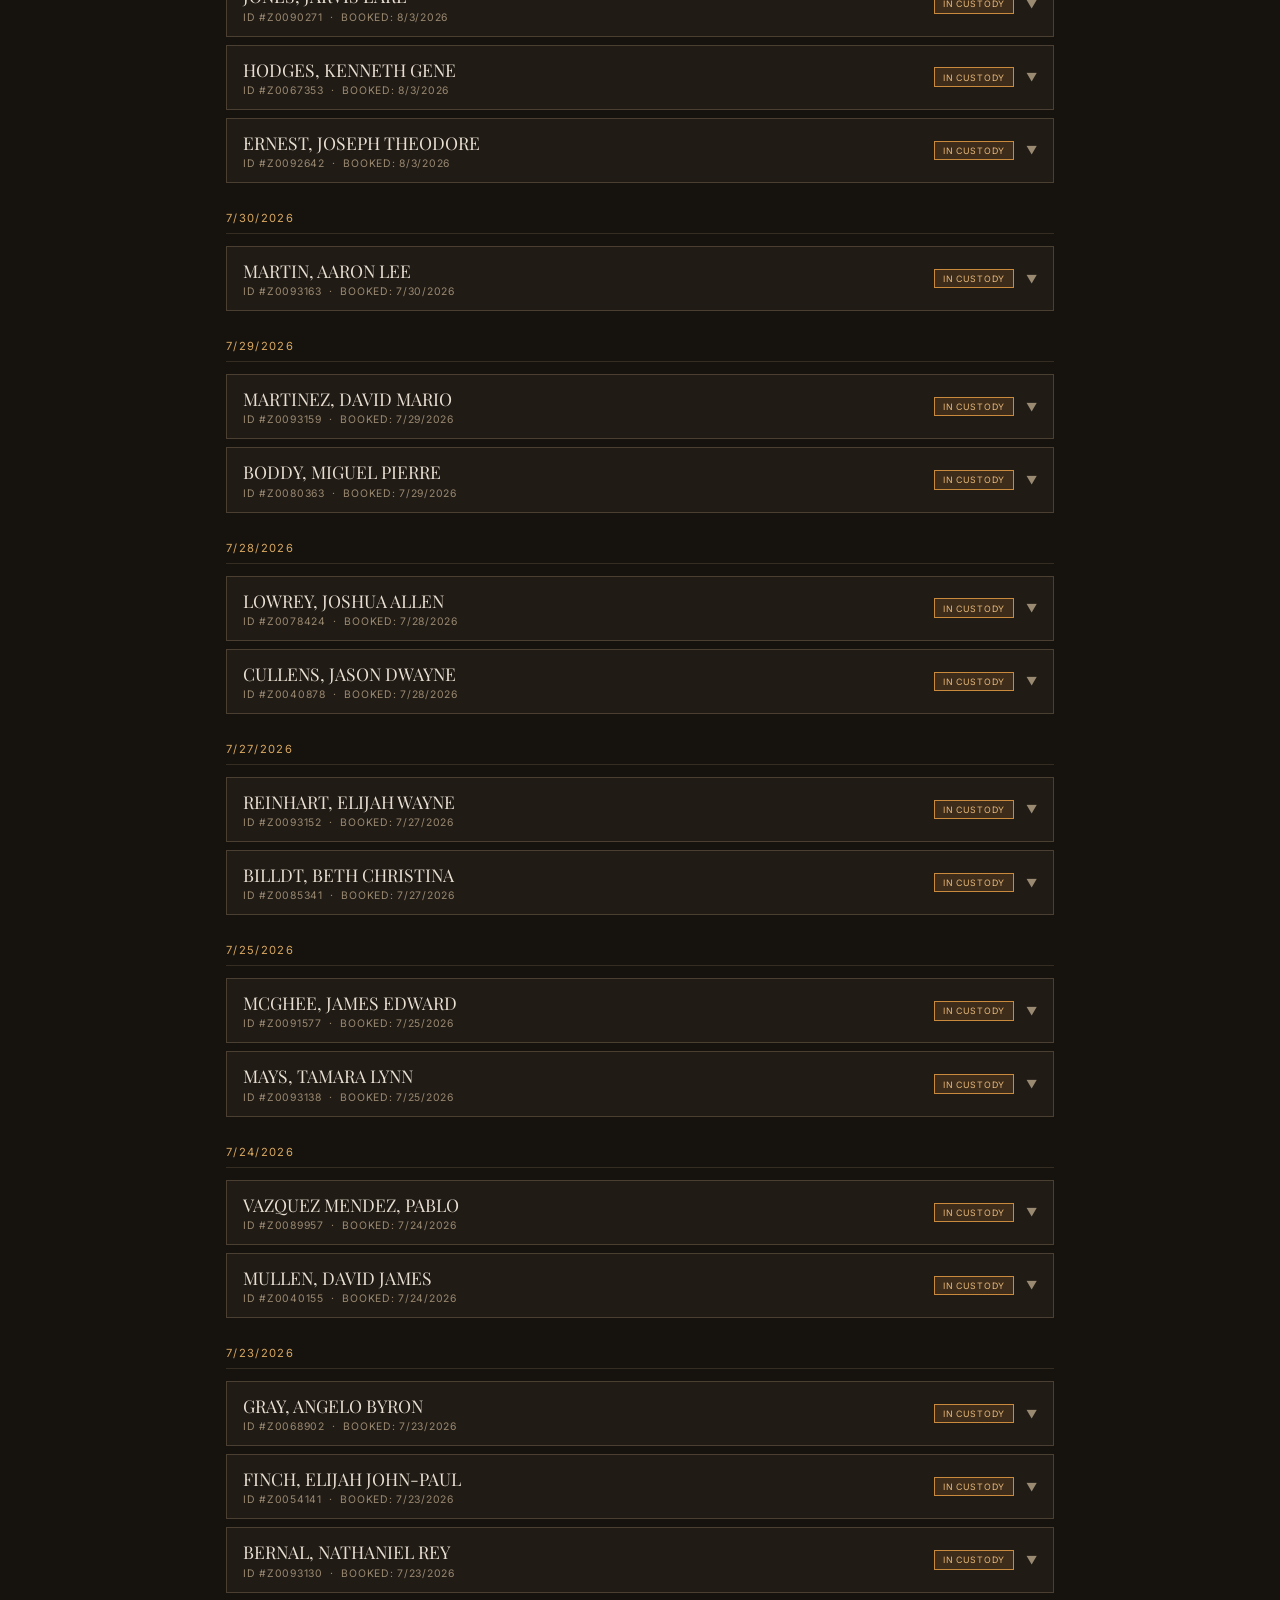
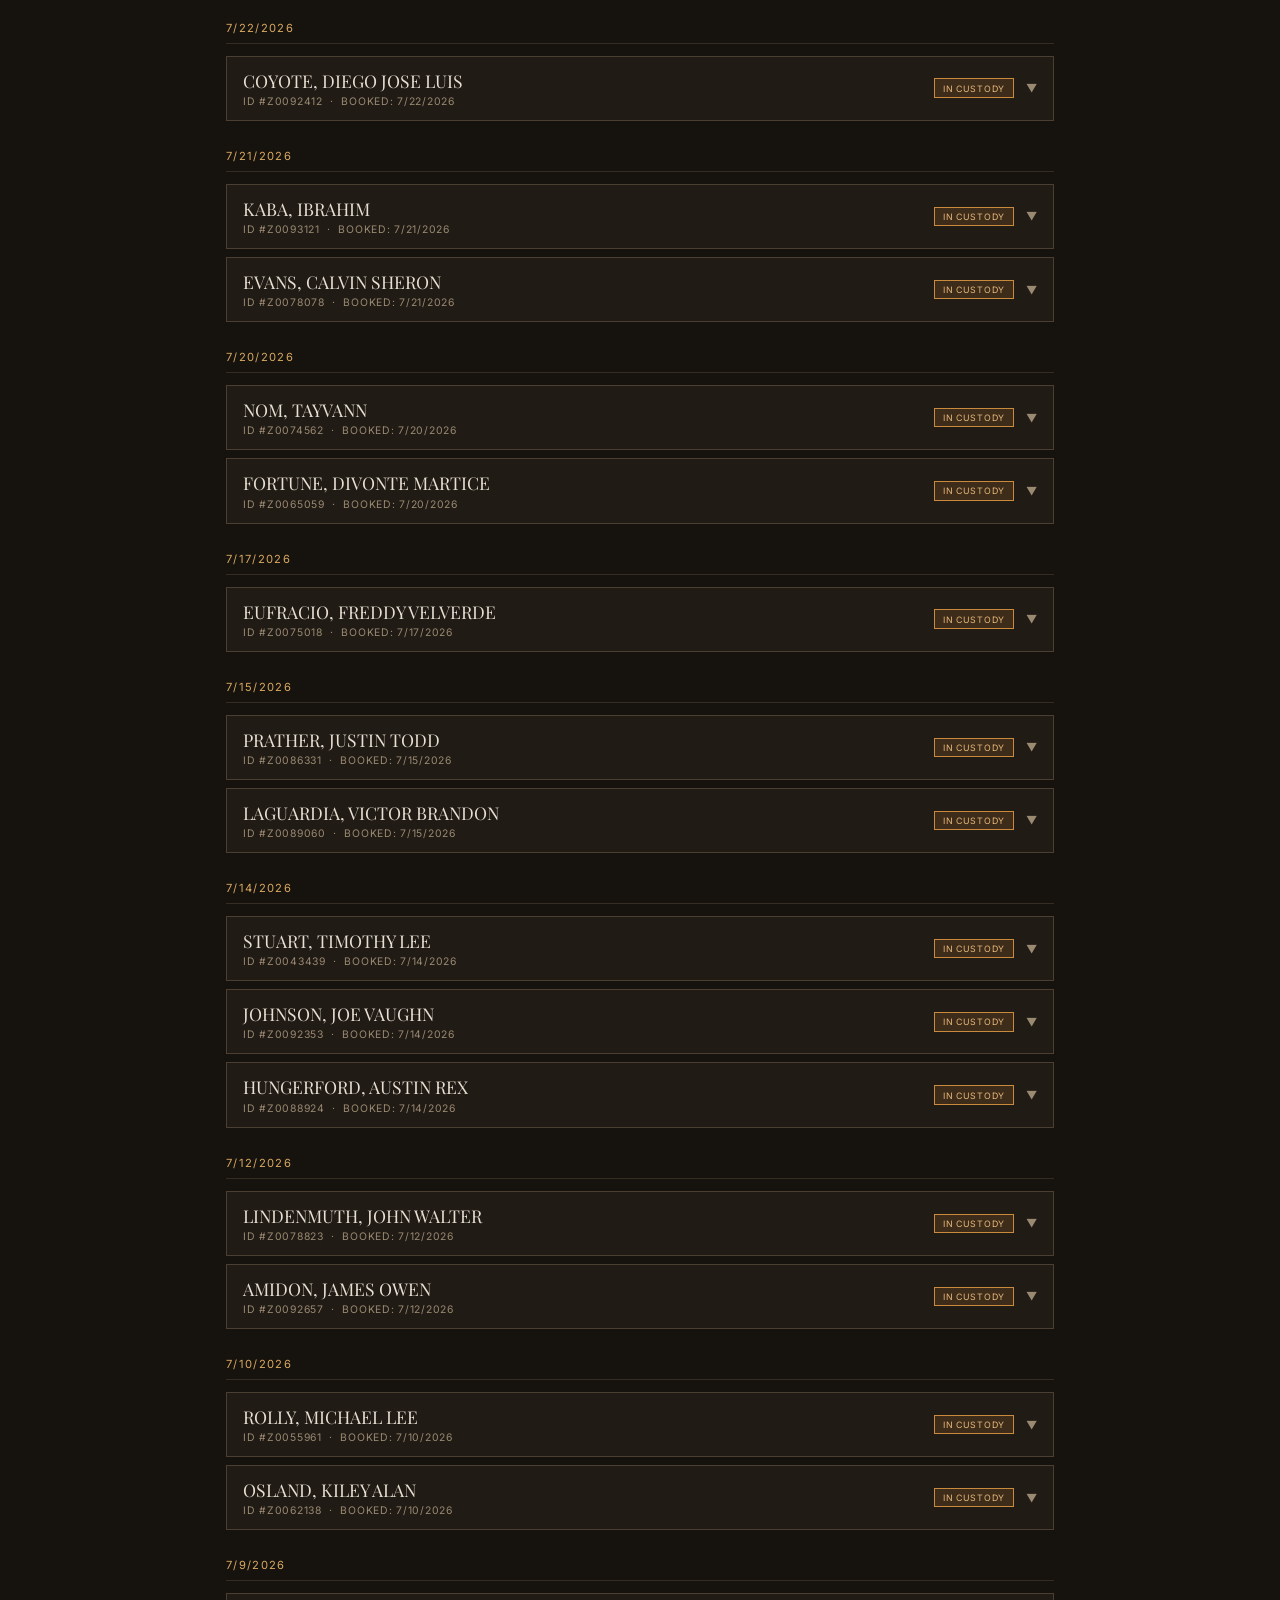
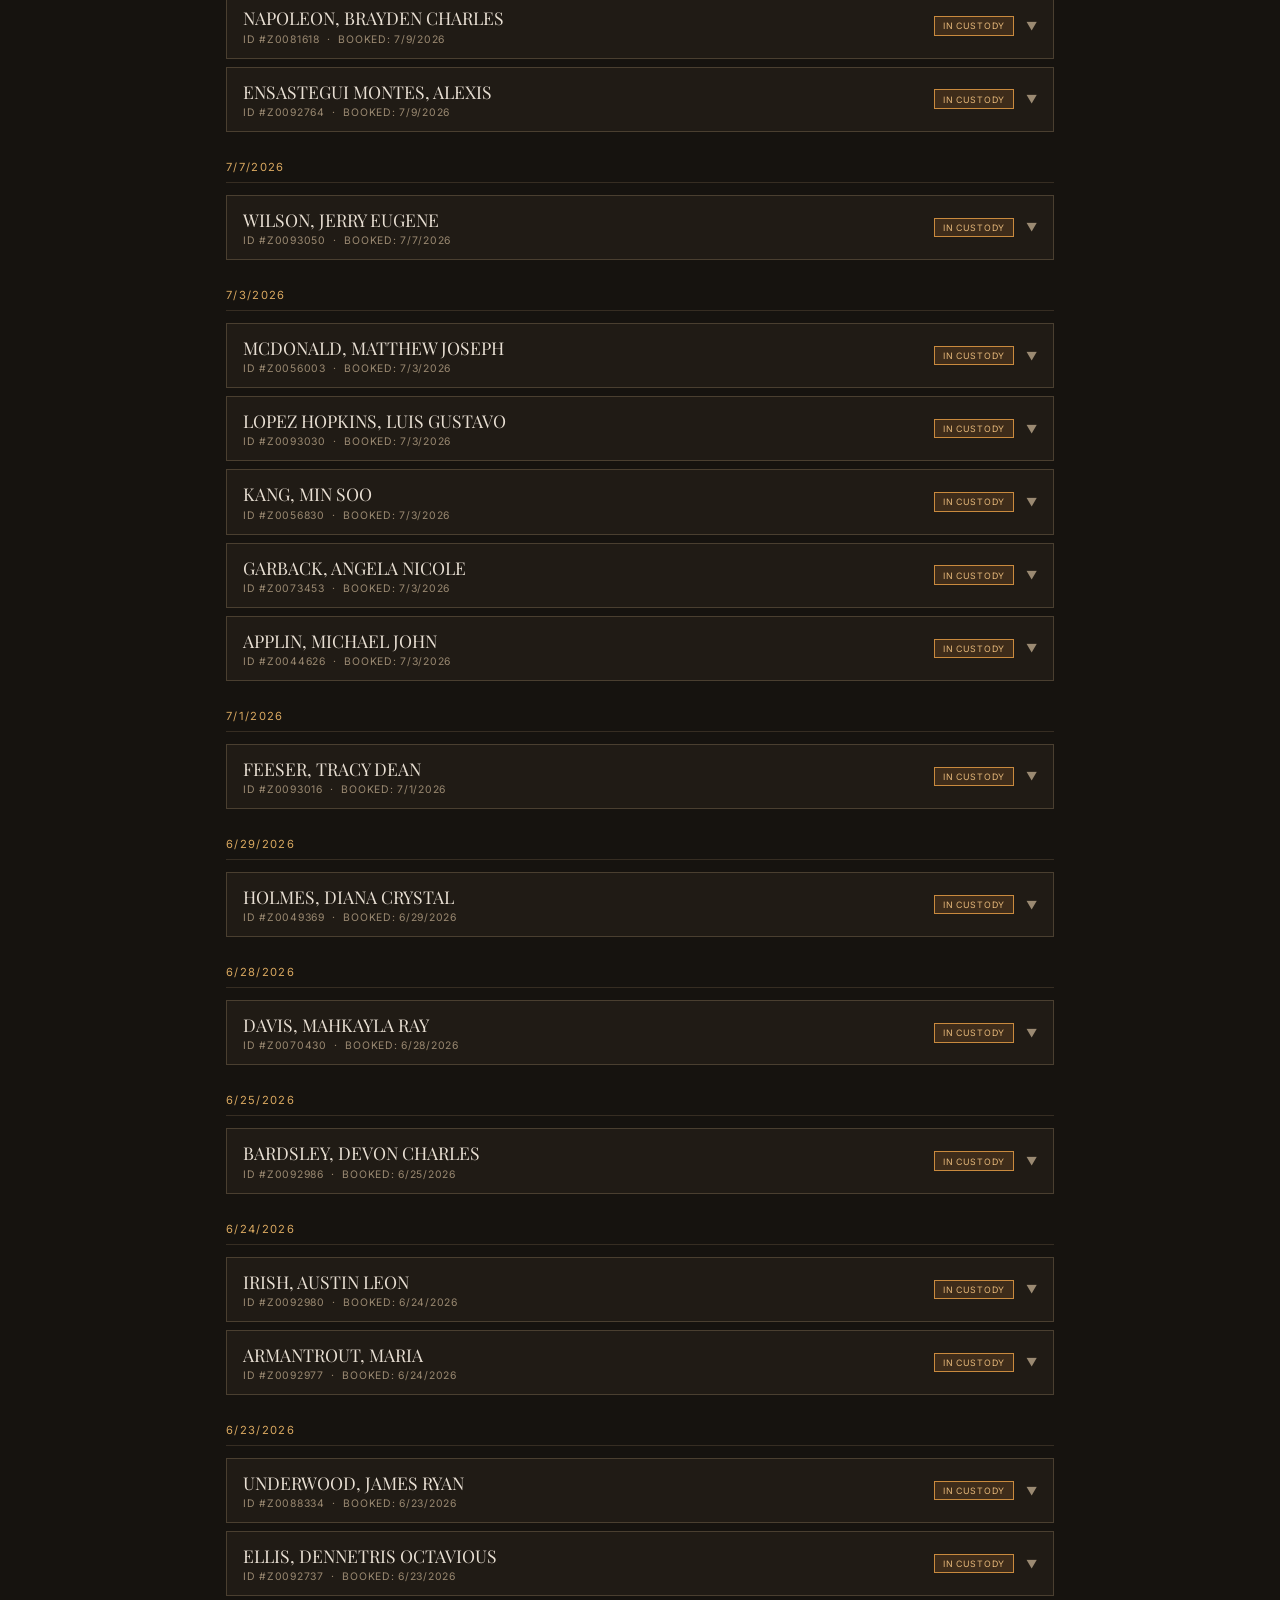
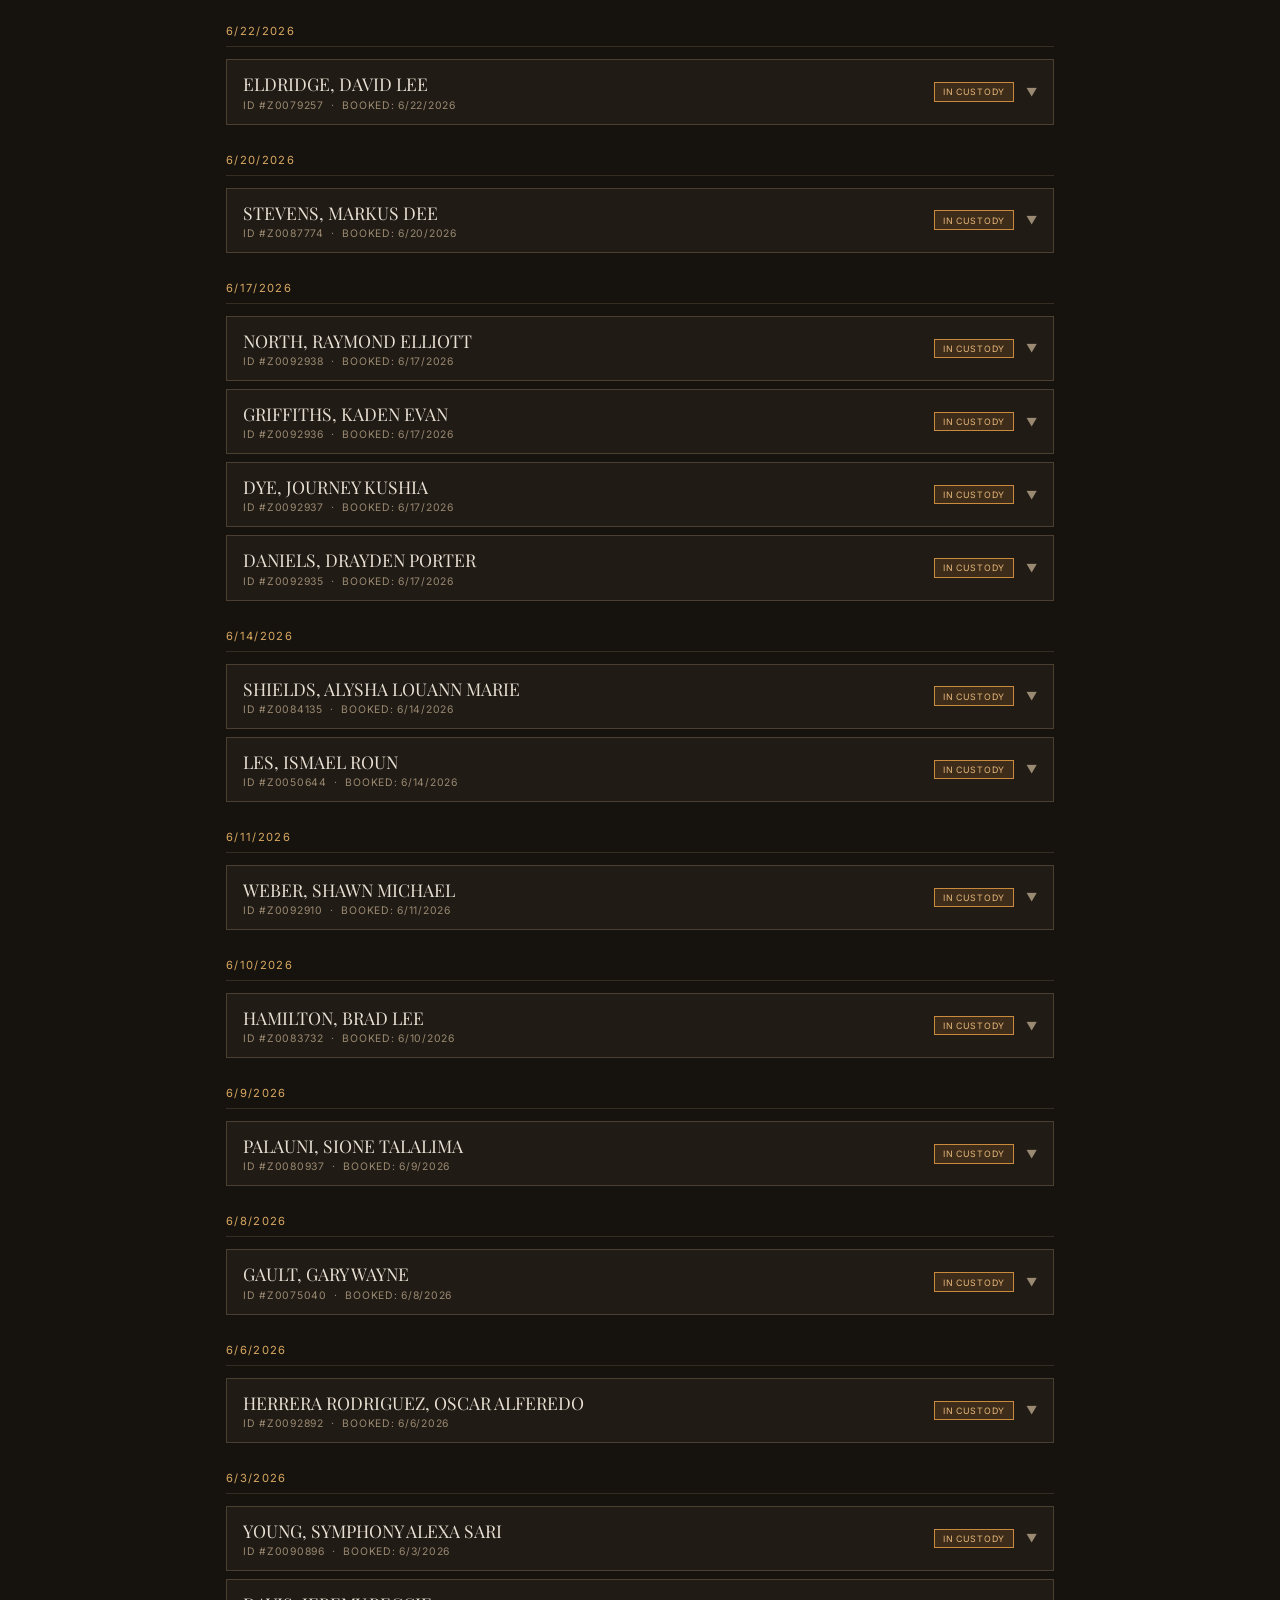
==== commit 04f63d8b: "deploy: edd1b148e41d9777da36211b9cfd24bc57baa136" ====
--- a/index.html
+++ b/index.html
@@ -5,7 +5,7 @@
     <link rel="icon" type="image/svg+xml" href="./favicon.svg" />
     <meta name="viewport" content="width=device-width, initial-scale=1.0" />
     <title>Thurston County Jail Roster Monitor</title>
-    <script type="module" crossorigin src="./assets/index-f6ac8701.js"></script>
+    <script type="module" crossorigin src="./assets/index-0306c13e.js"></script>
     <link rel="stylesheet" href="./assets/index-a0795ba2.css">
   </head>
   <body>
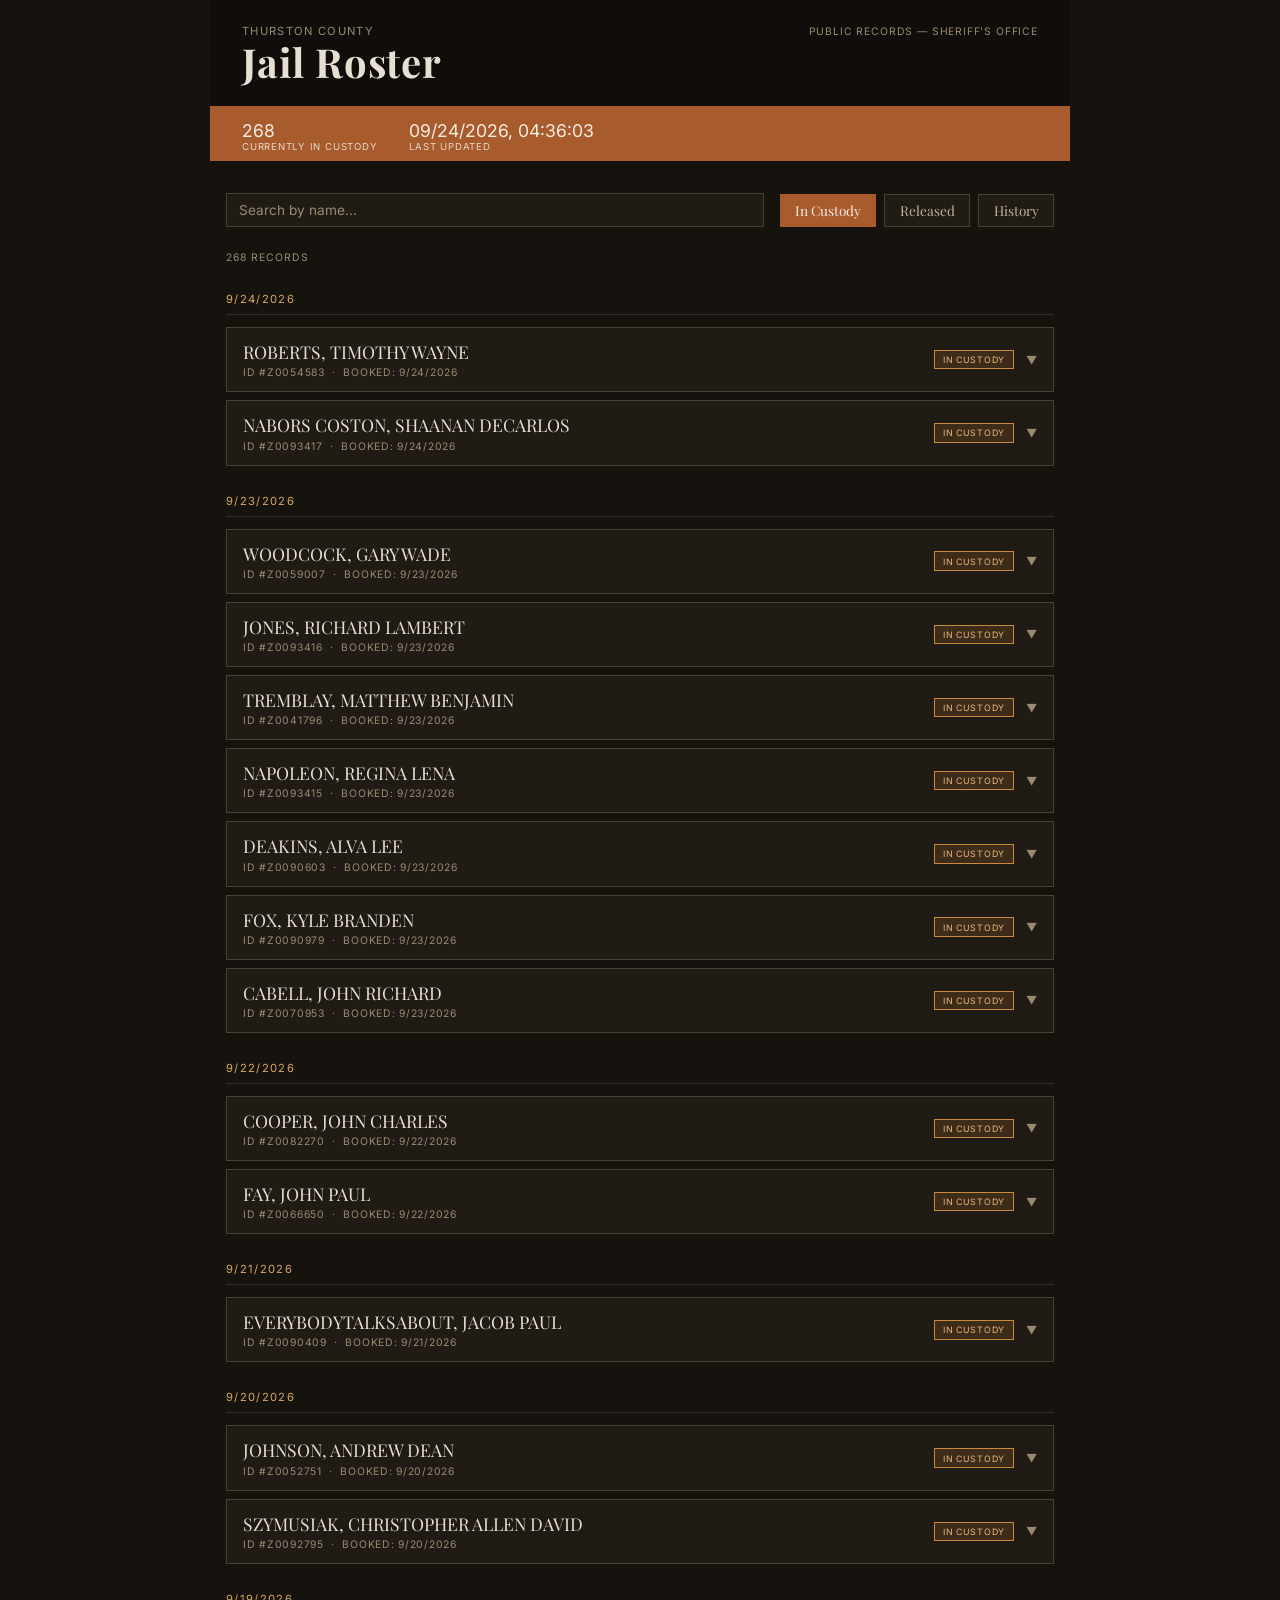
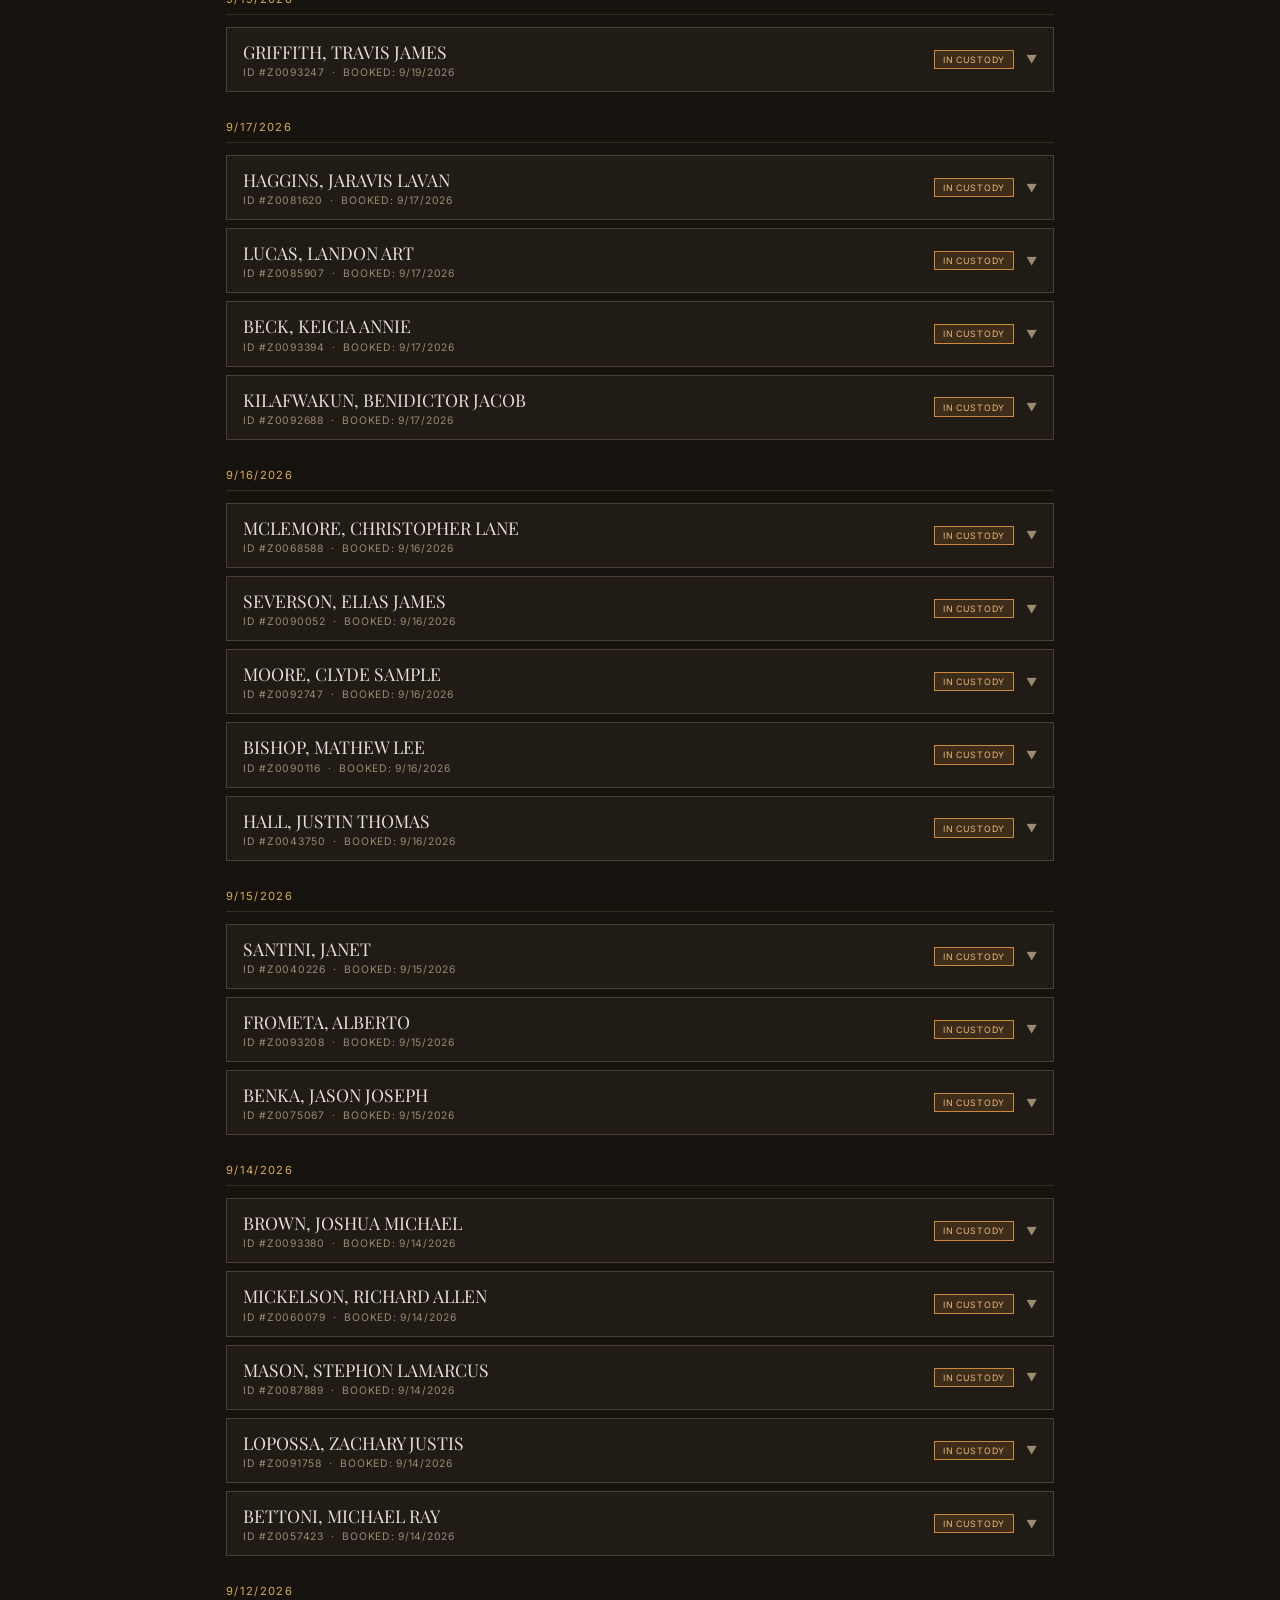
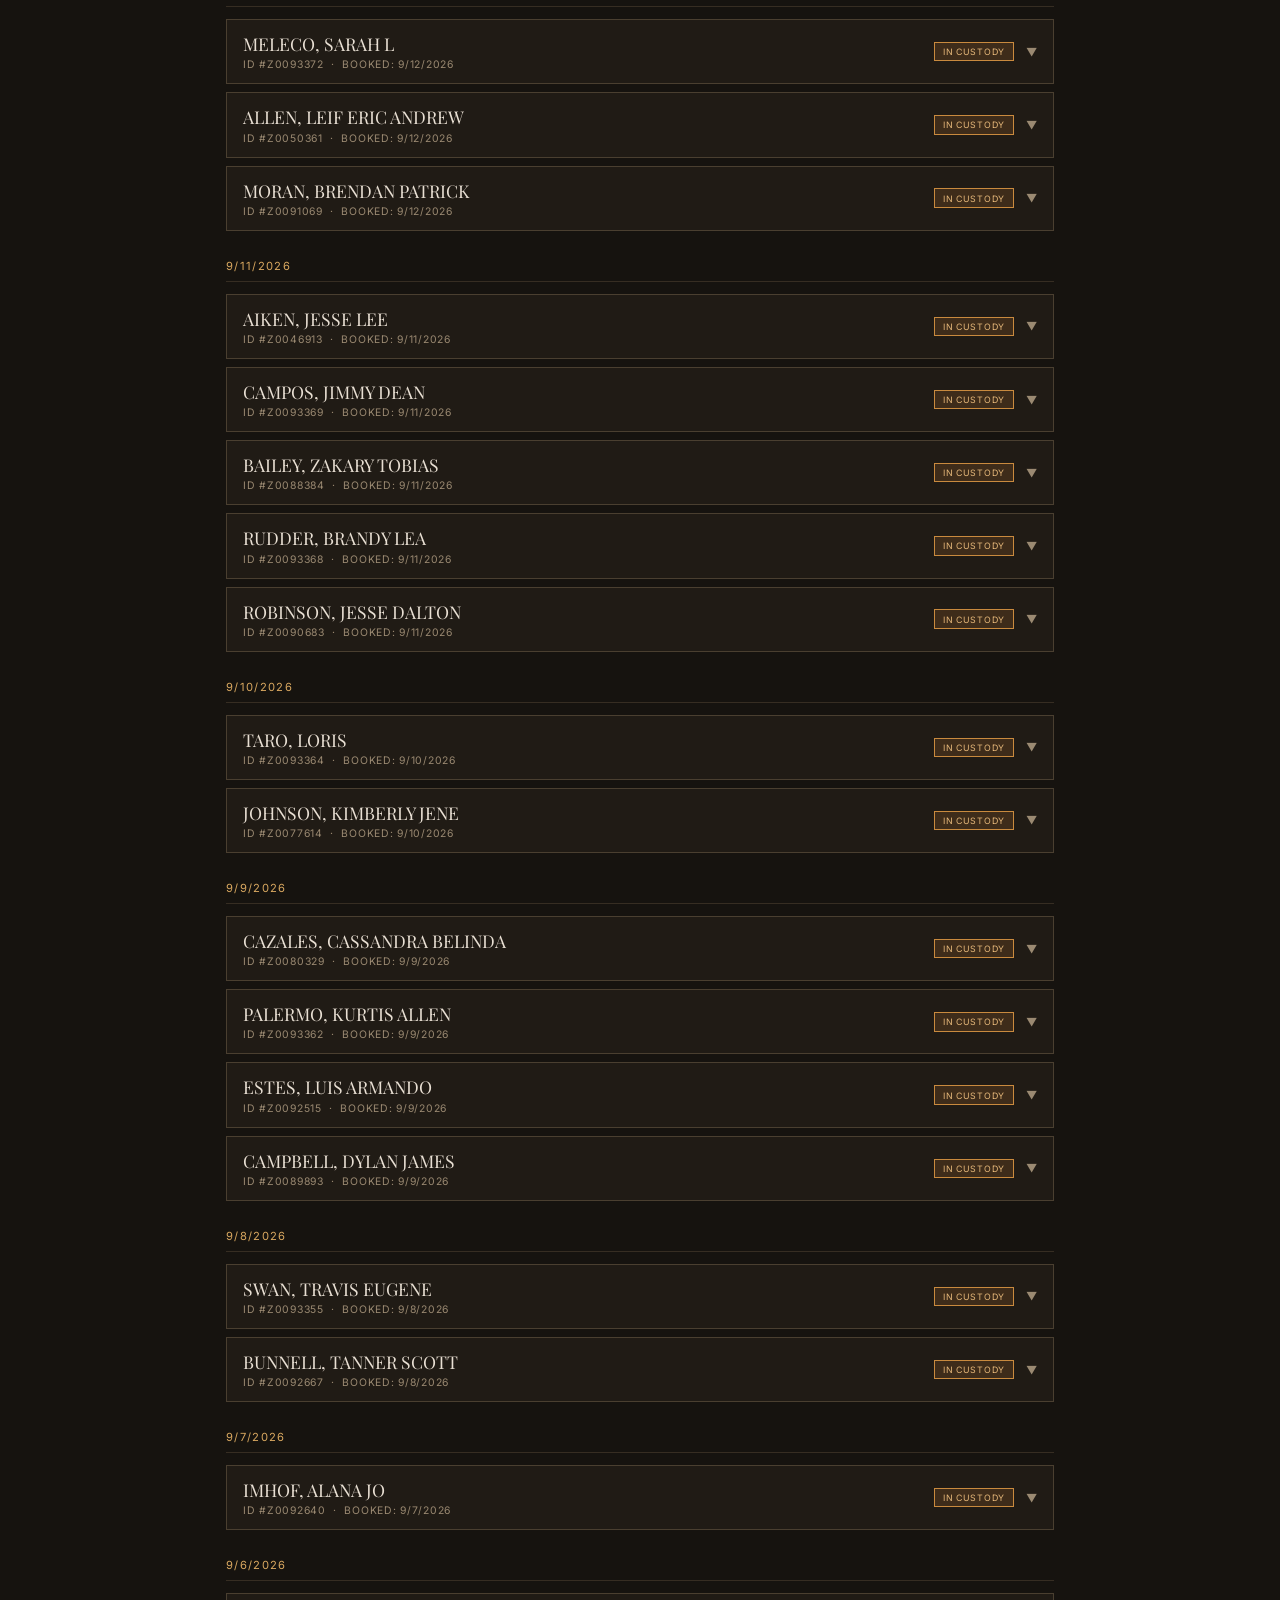
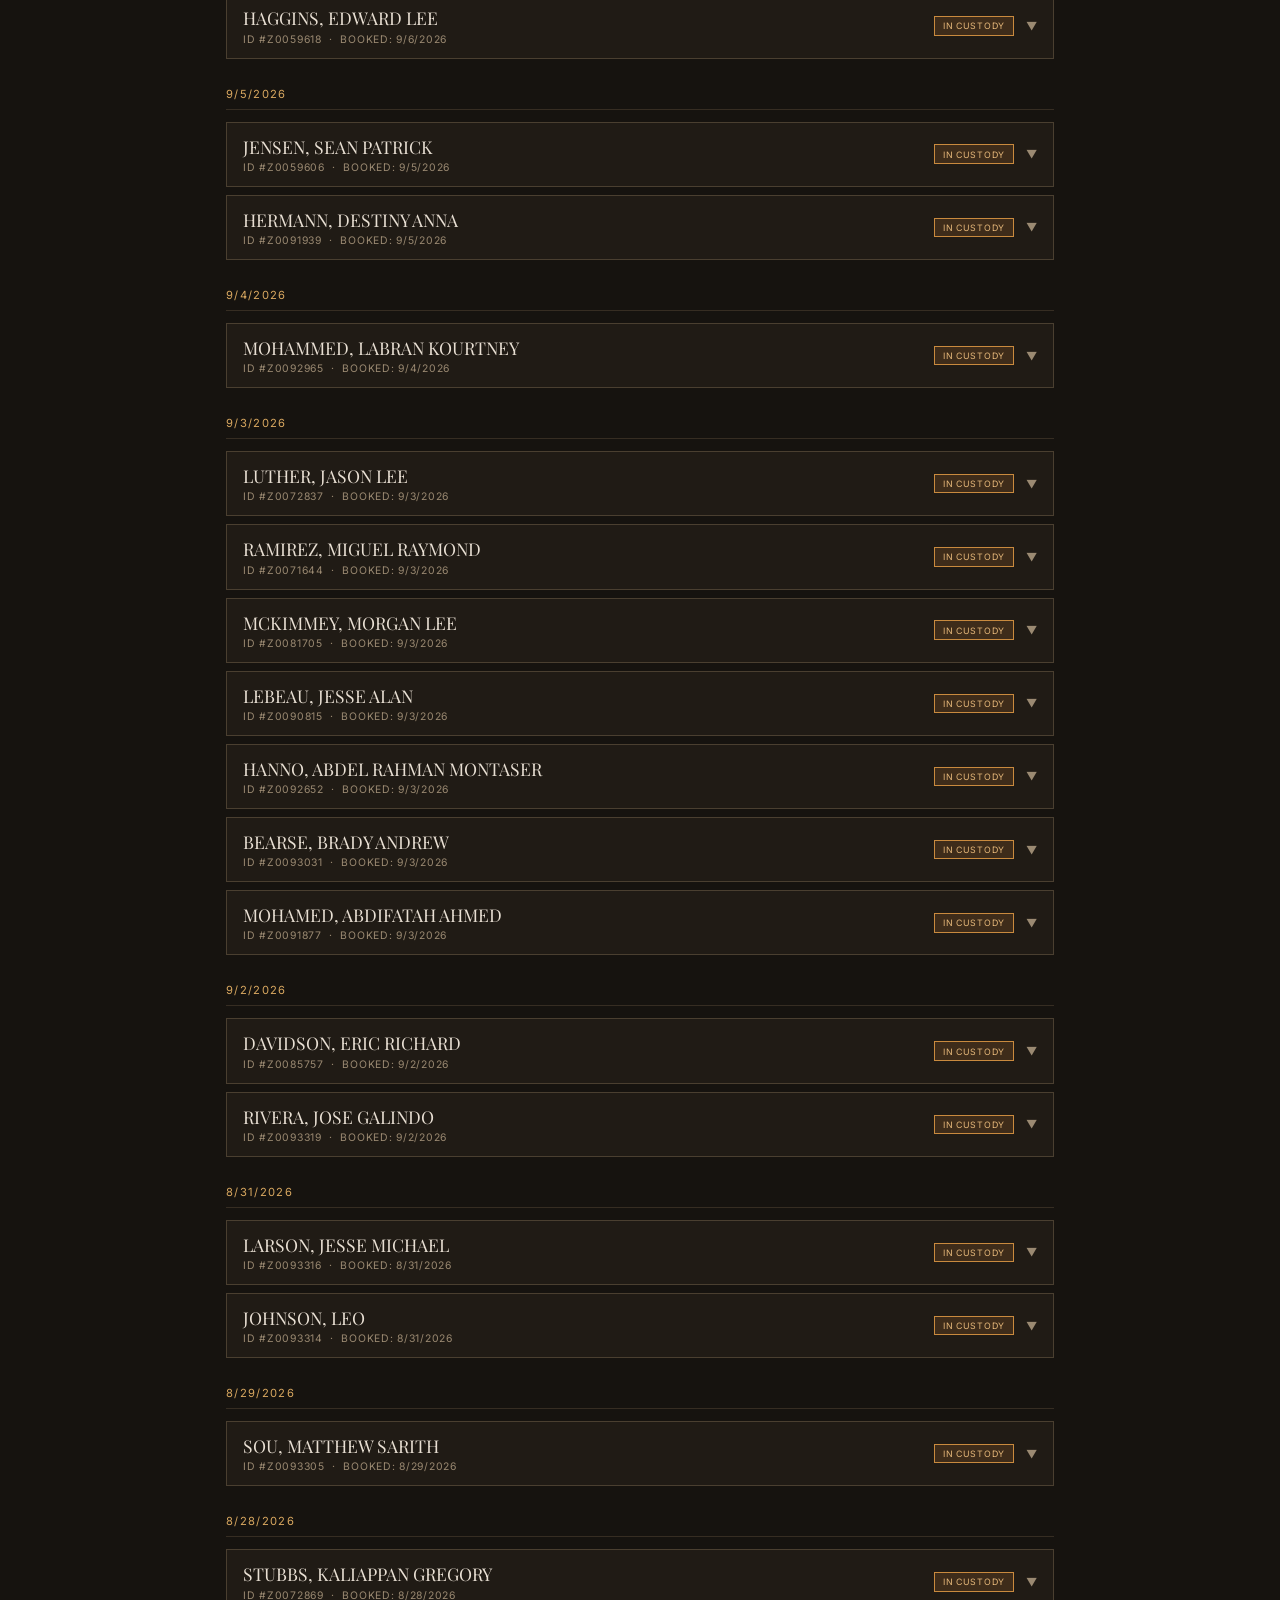
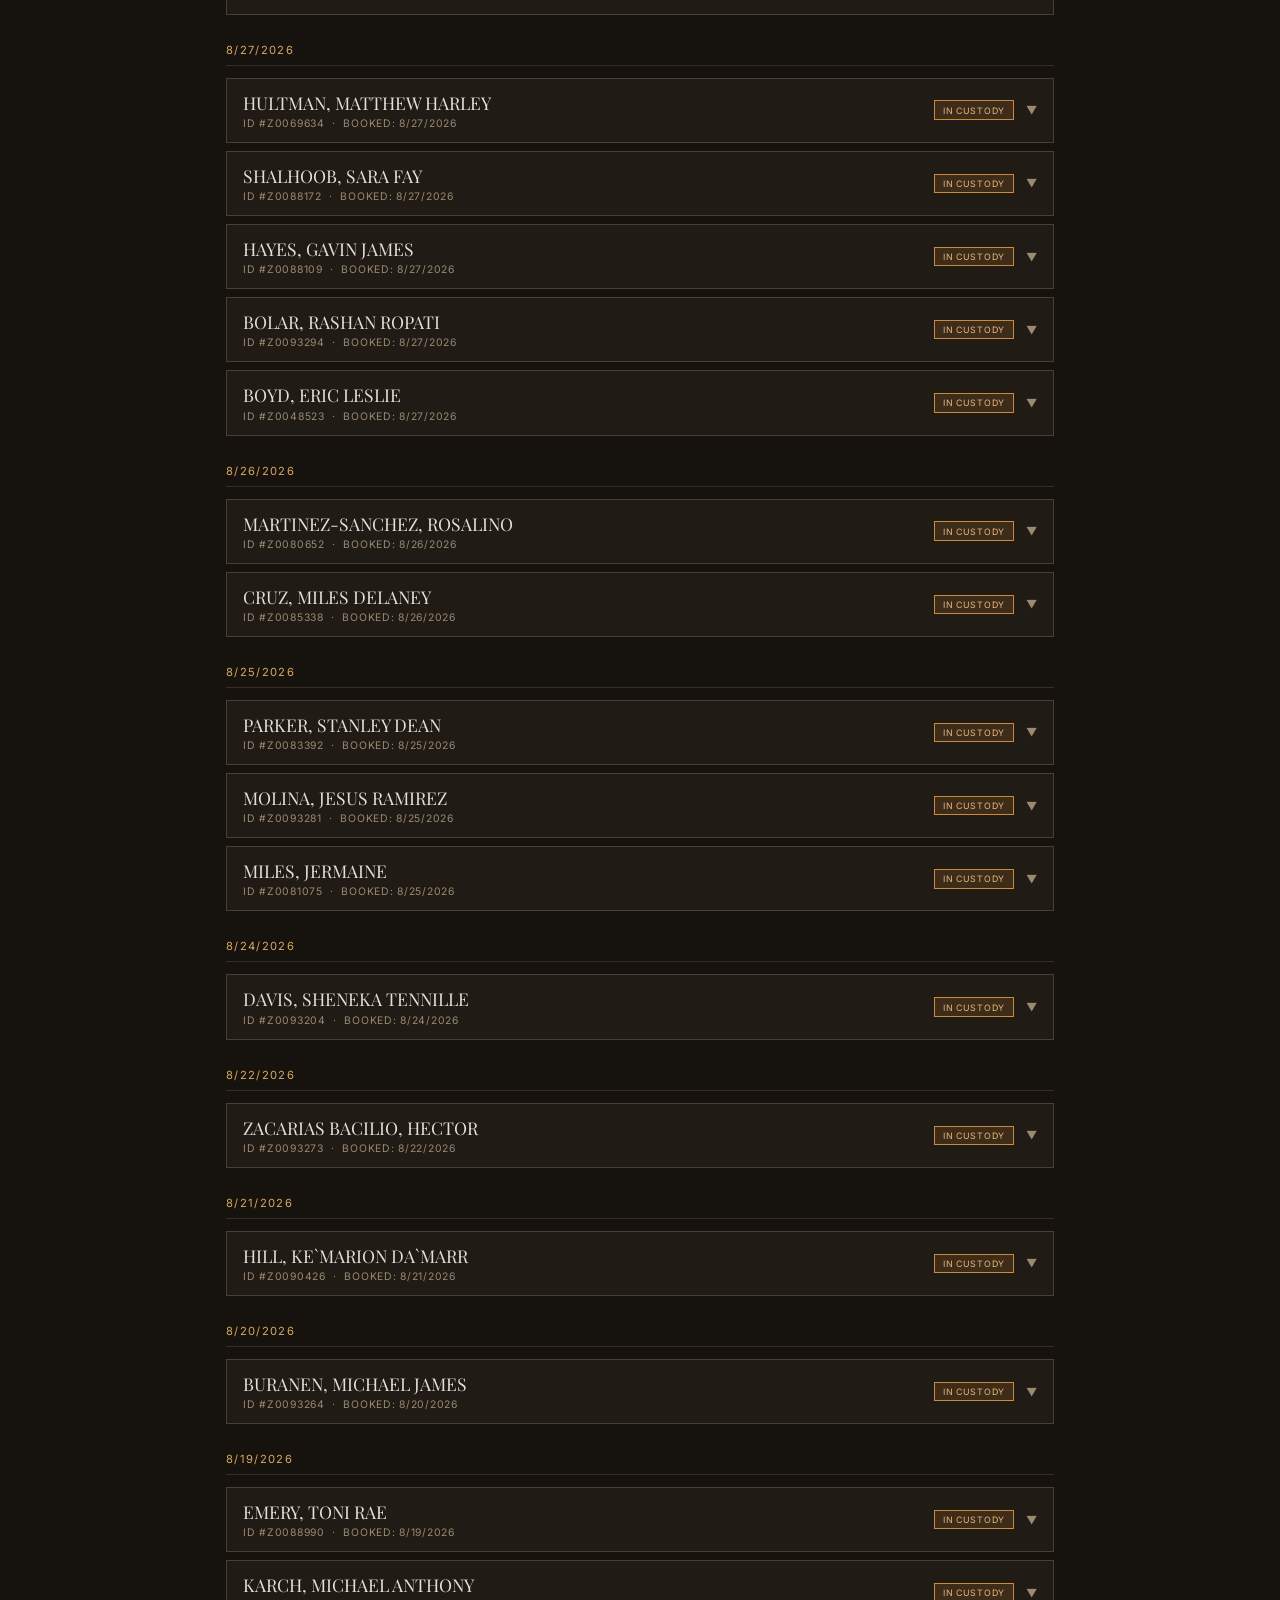
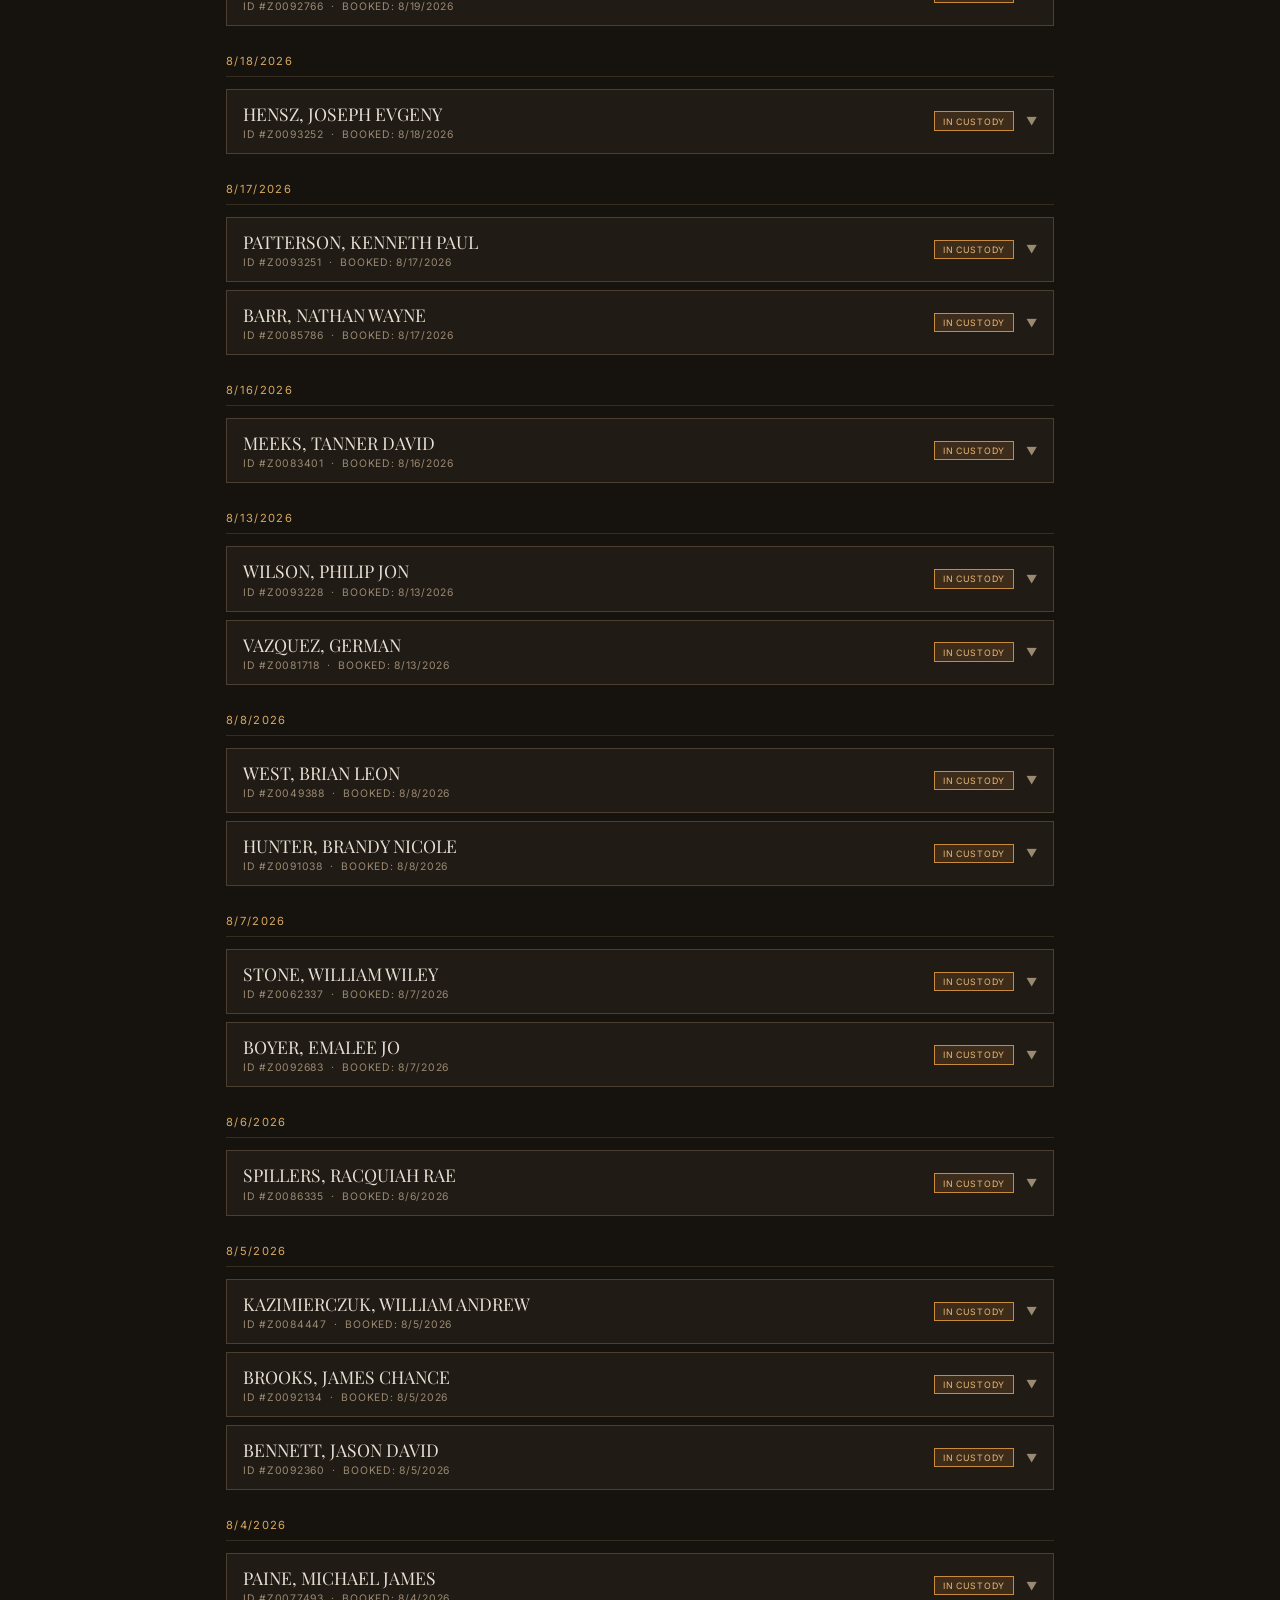
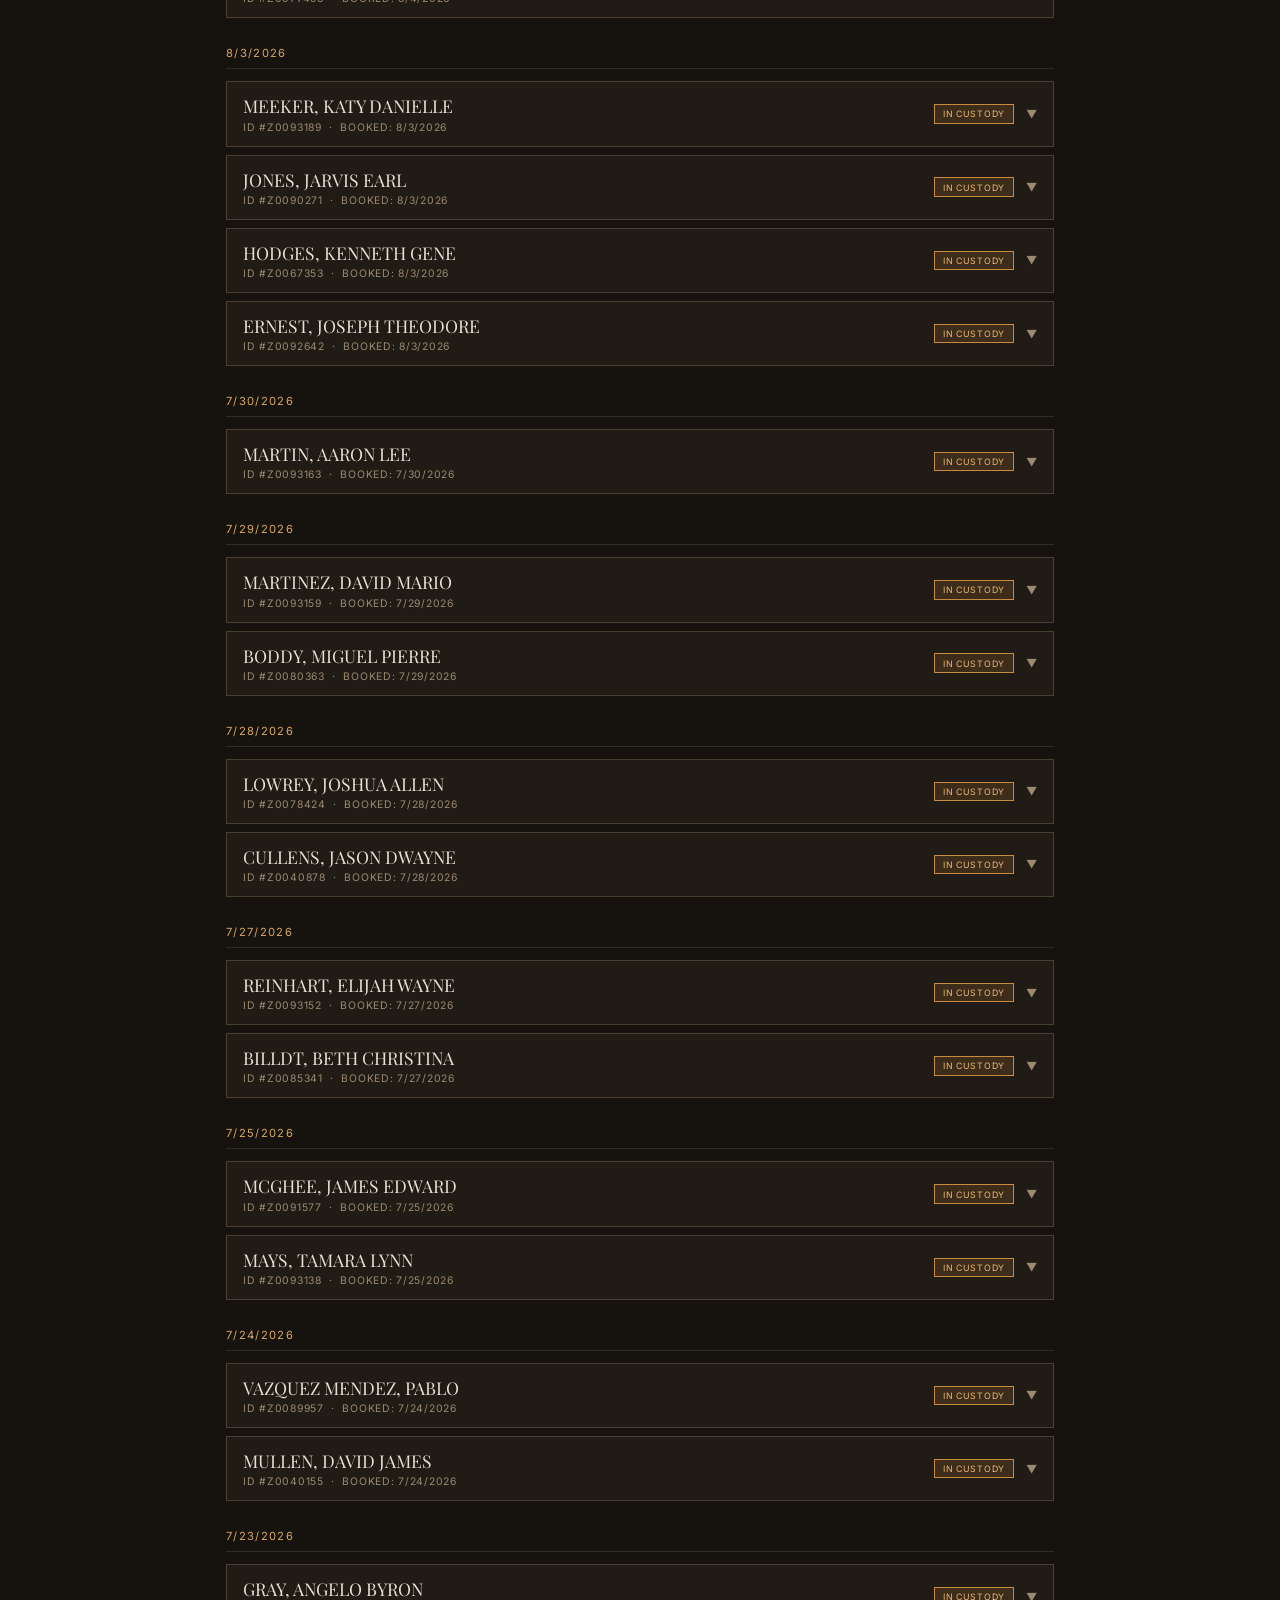
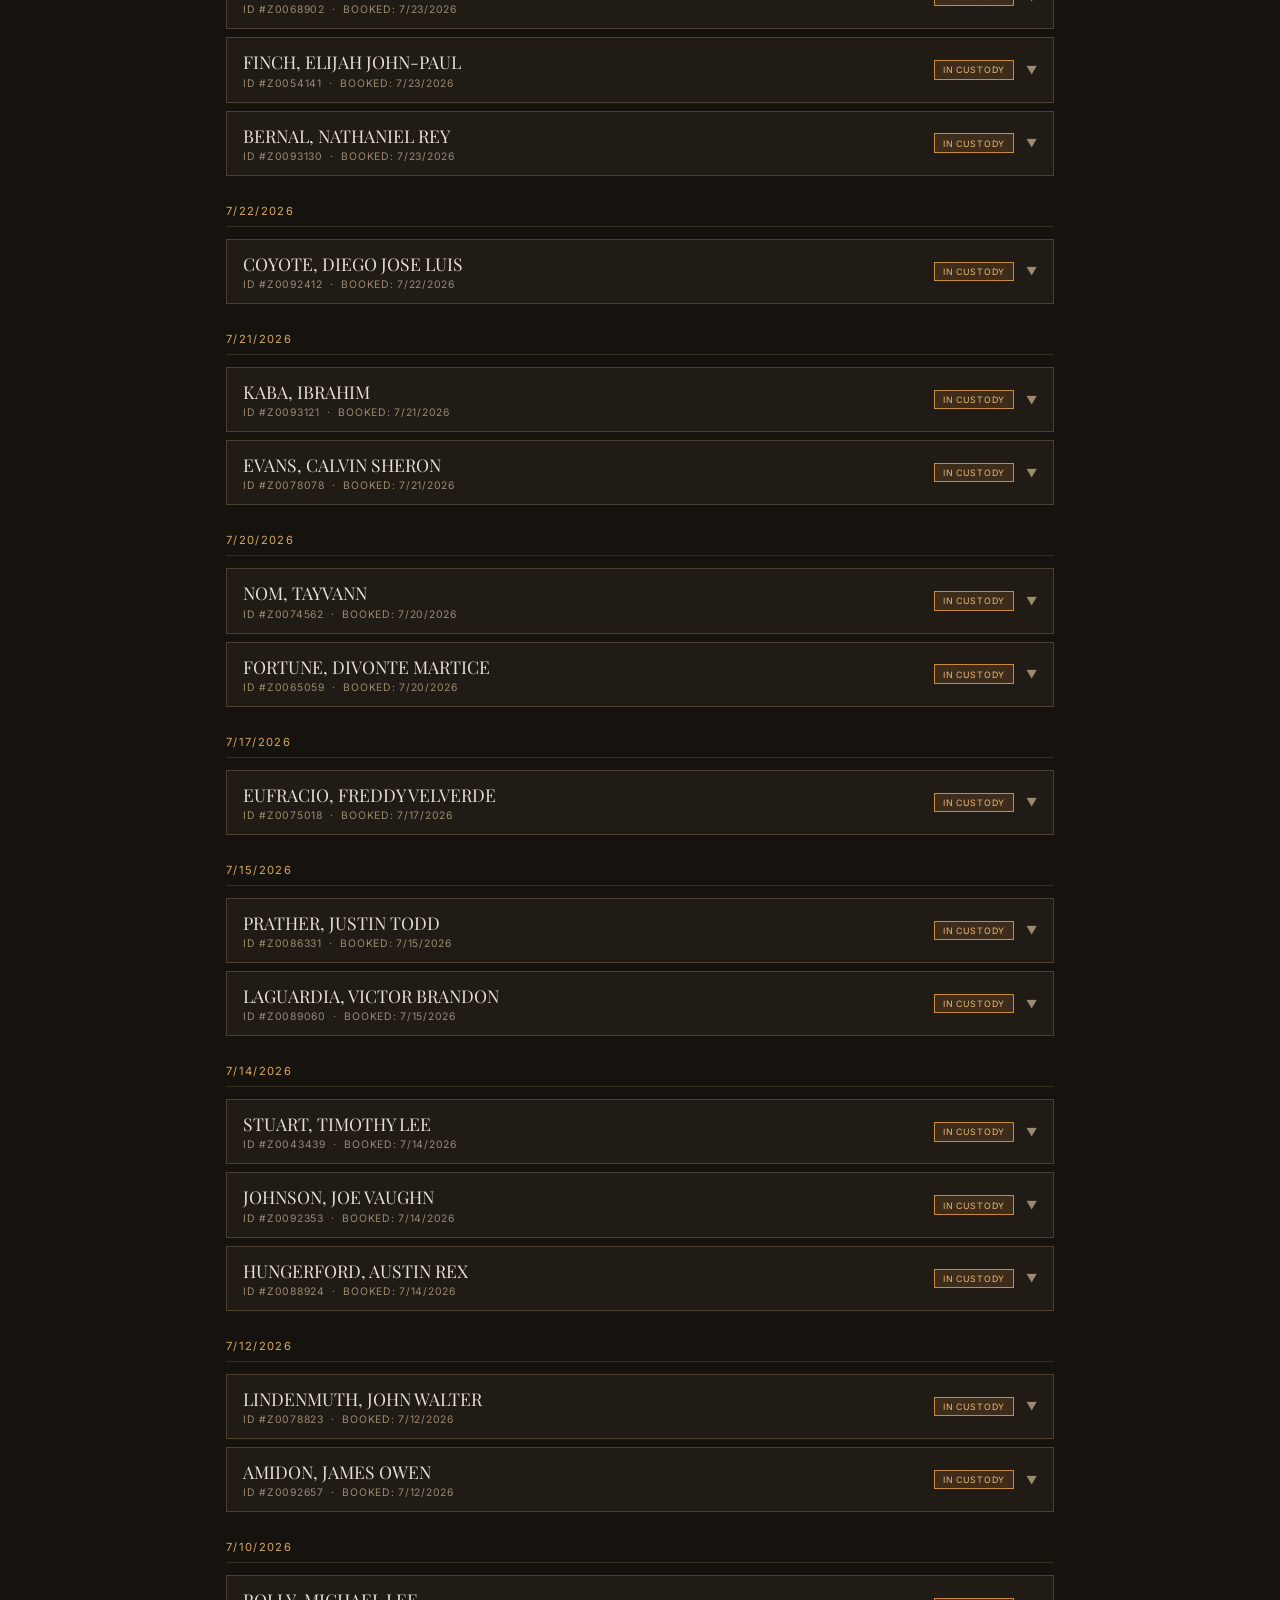
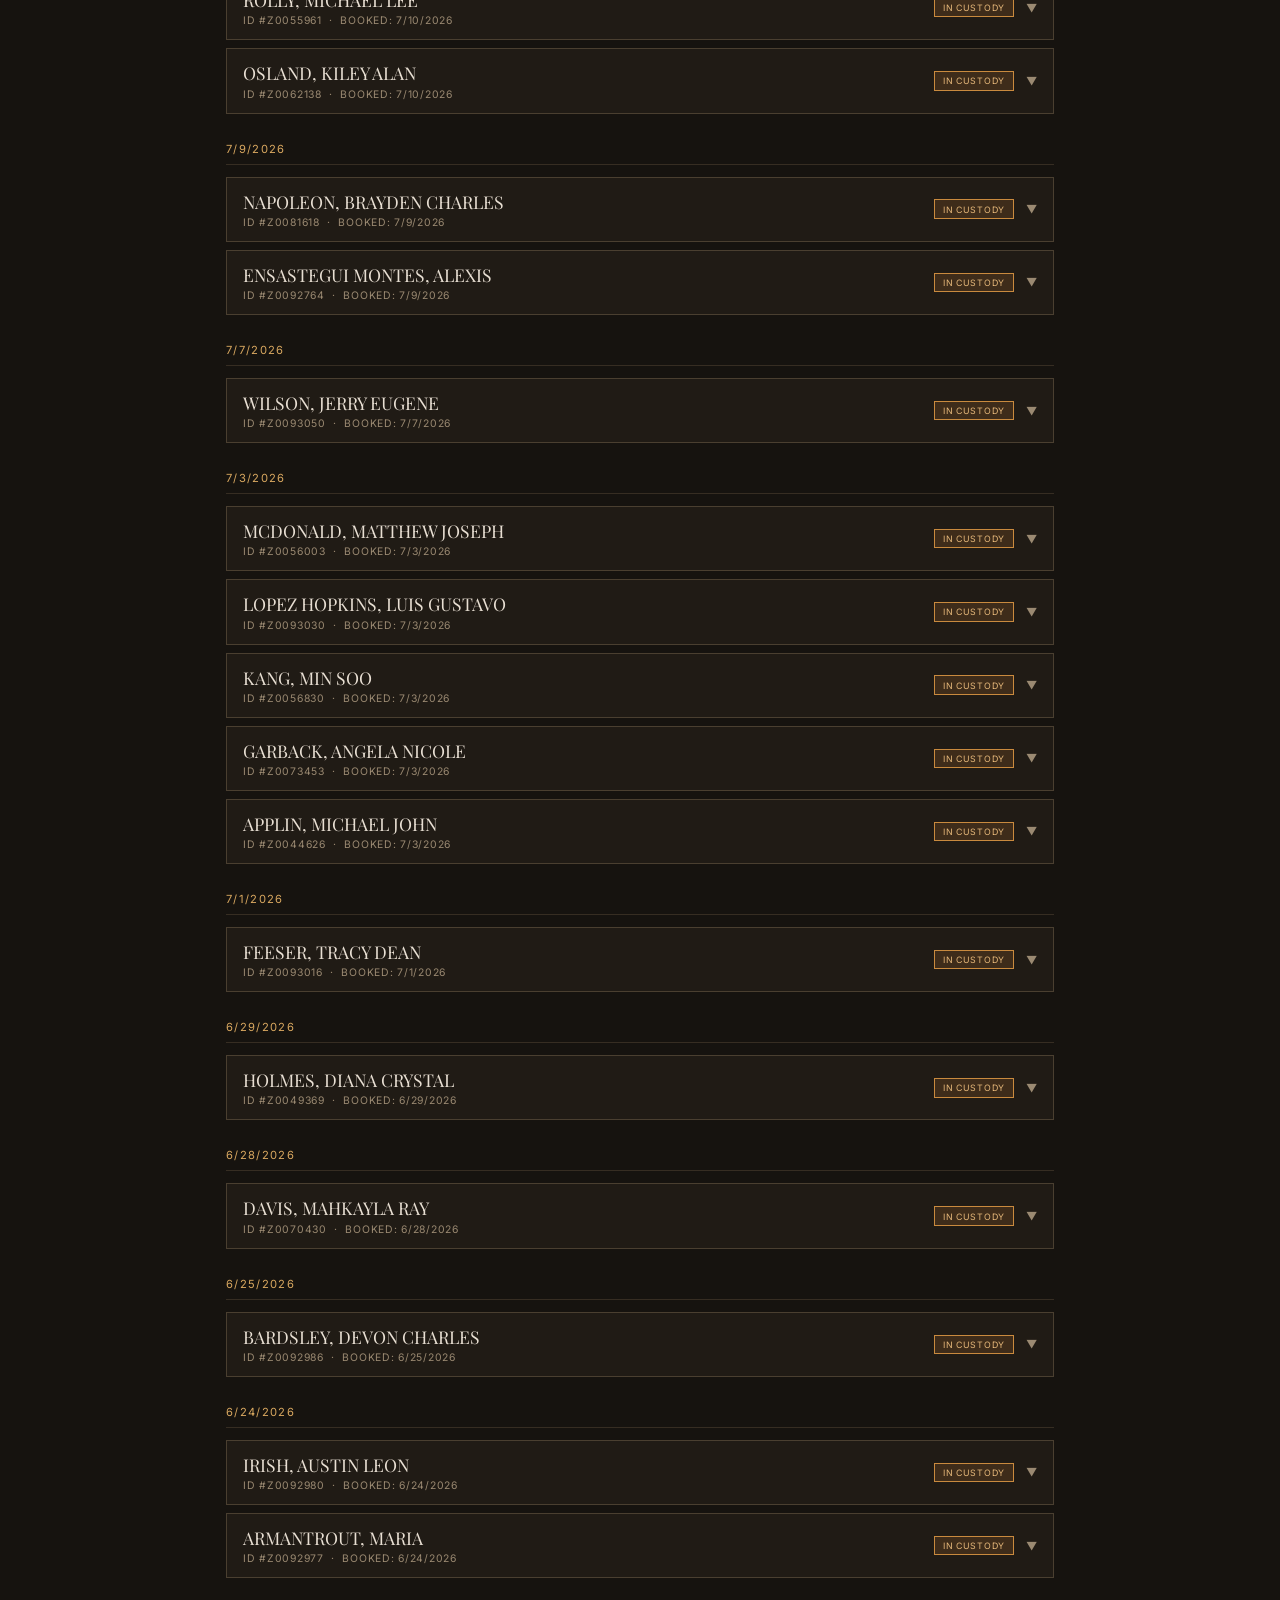
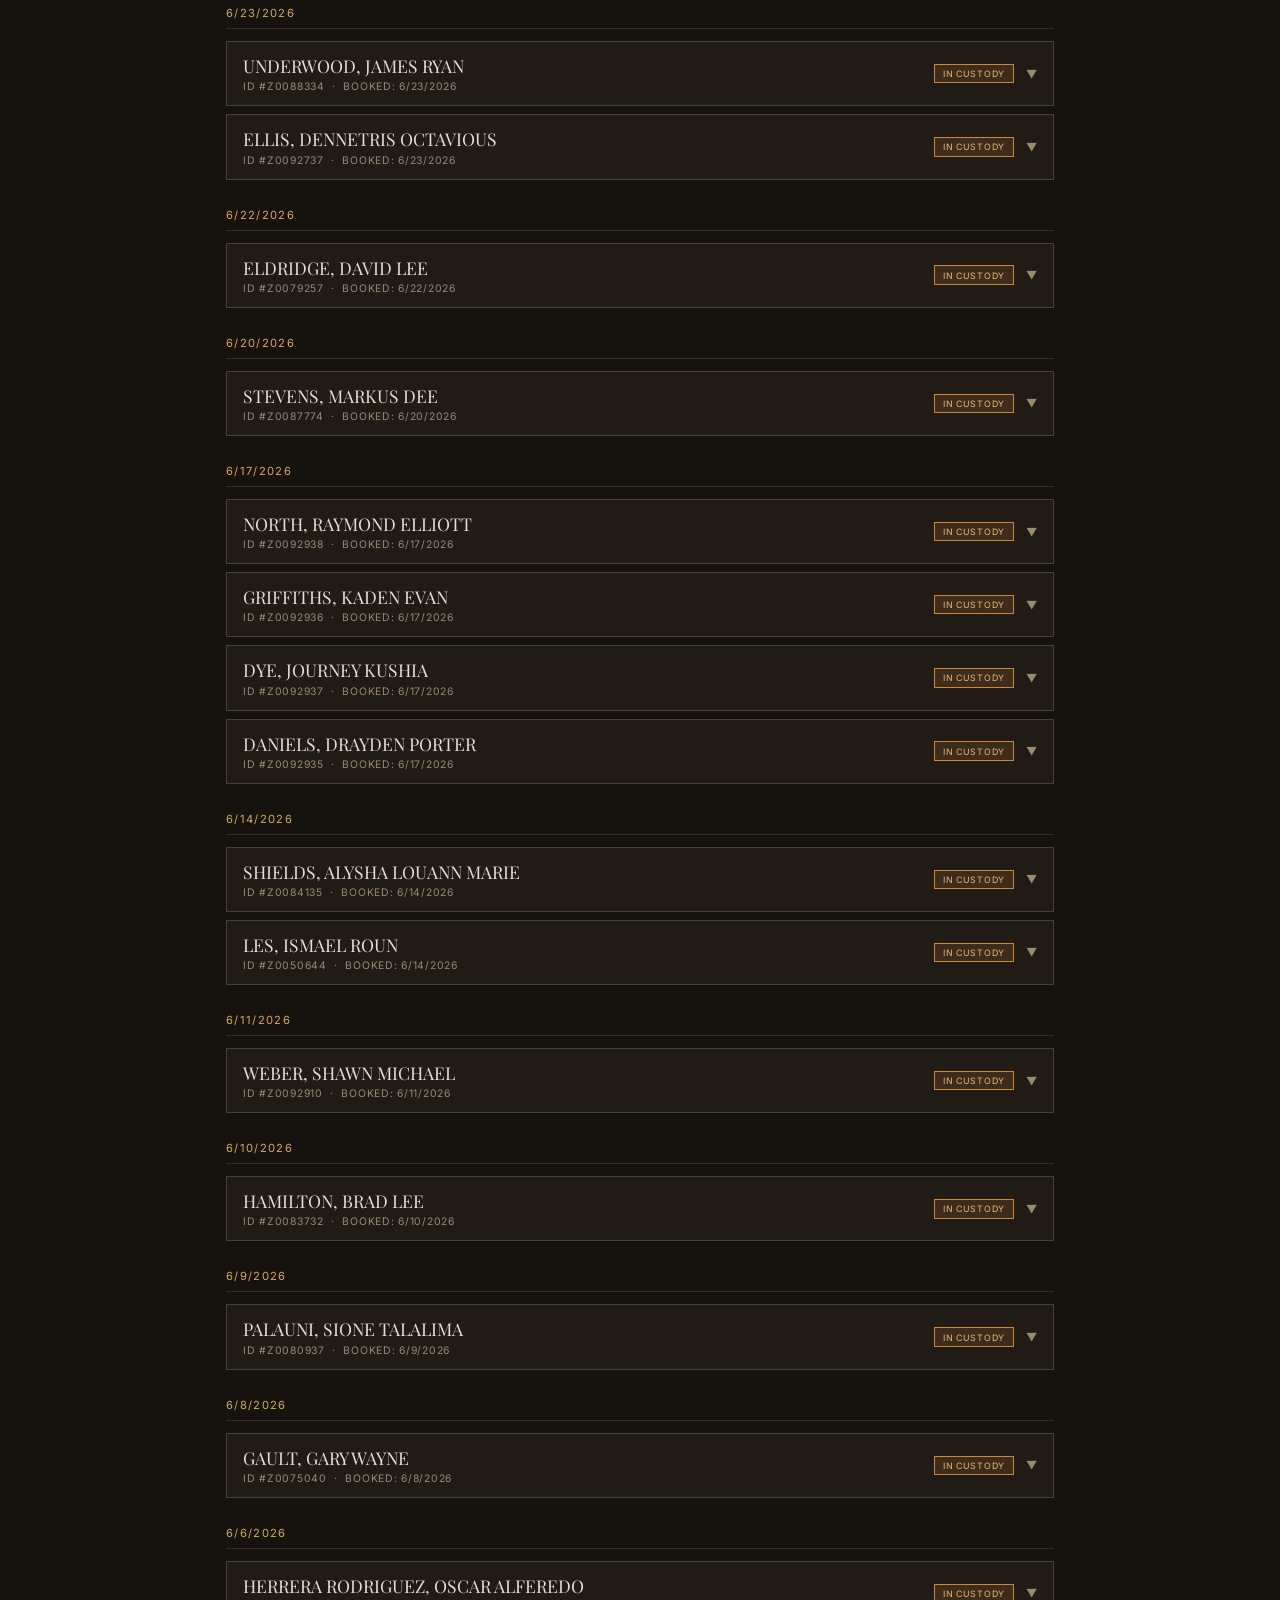
==== commit 7fe9b0fc: "deploy: b5cc679a6287e035ad7947e49ecd917908c23316" ====
--- a/index.html
+++ b/index.html
@@ -5,7 +5,7 @@
     <link rel="icon" type="image/svg+xml" href="./favicon.svg" />
     <meta name="viewport" content="width=device-width, initial-scale=1.0" />
     <title>Thurston County Jail Roster Monitor</title>
-    <script type="module" crossorigin src="./assets/index-0306c13e.js"></script>
+    <script type="module" crossorigin src="./assets/index-dbbc6dae.js"></script>
     <link rel="stylesheet" href="./assets/index-a0795ba2.css">
   </head>
   <body>
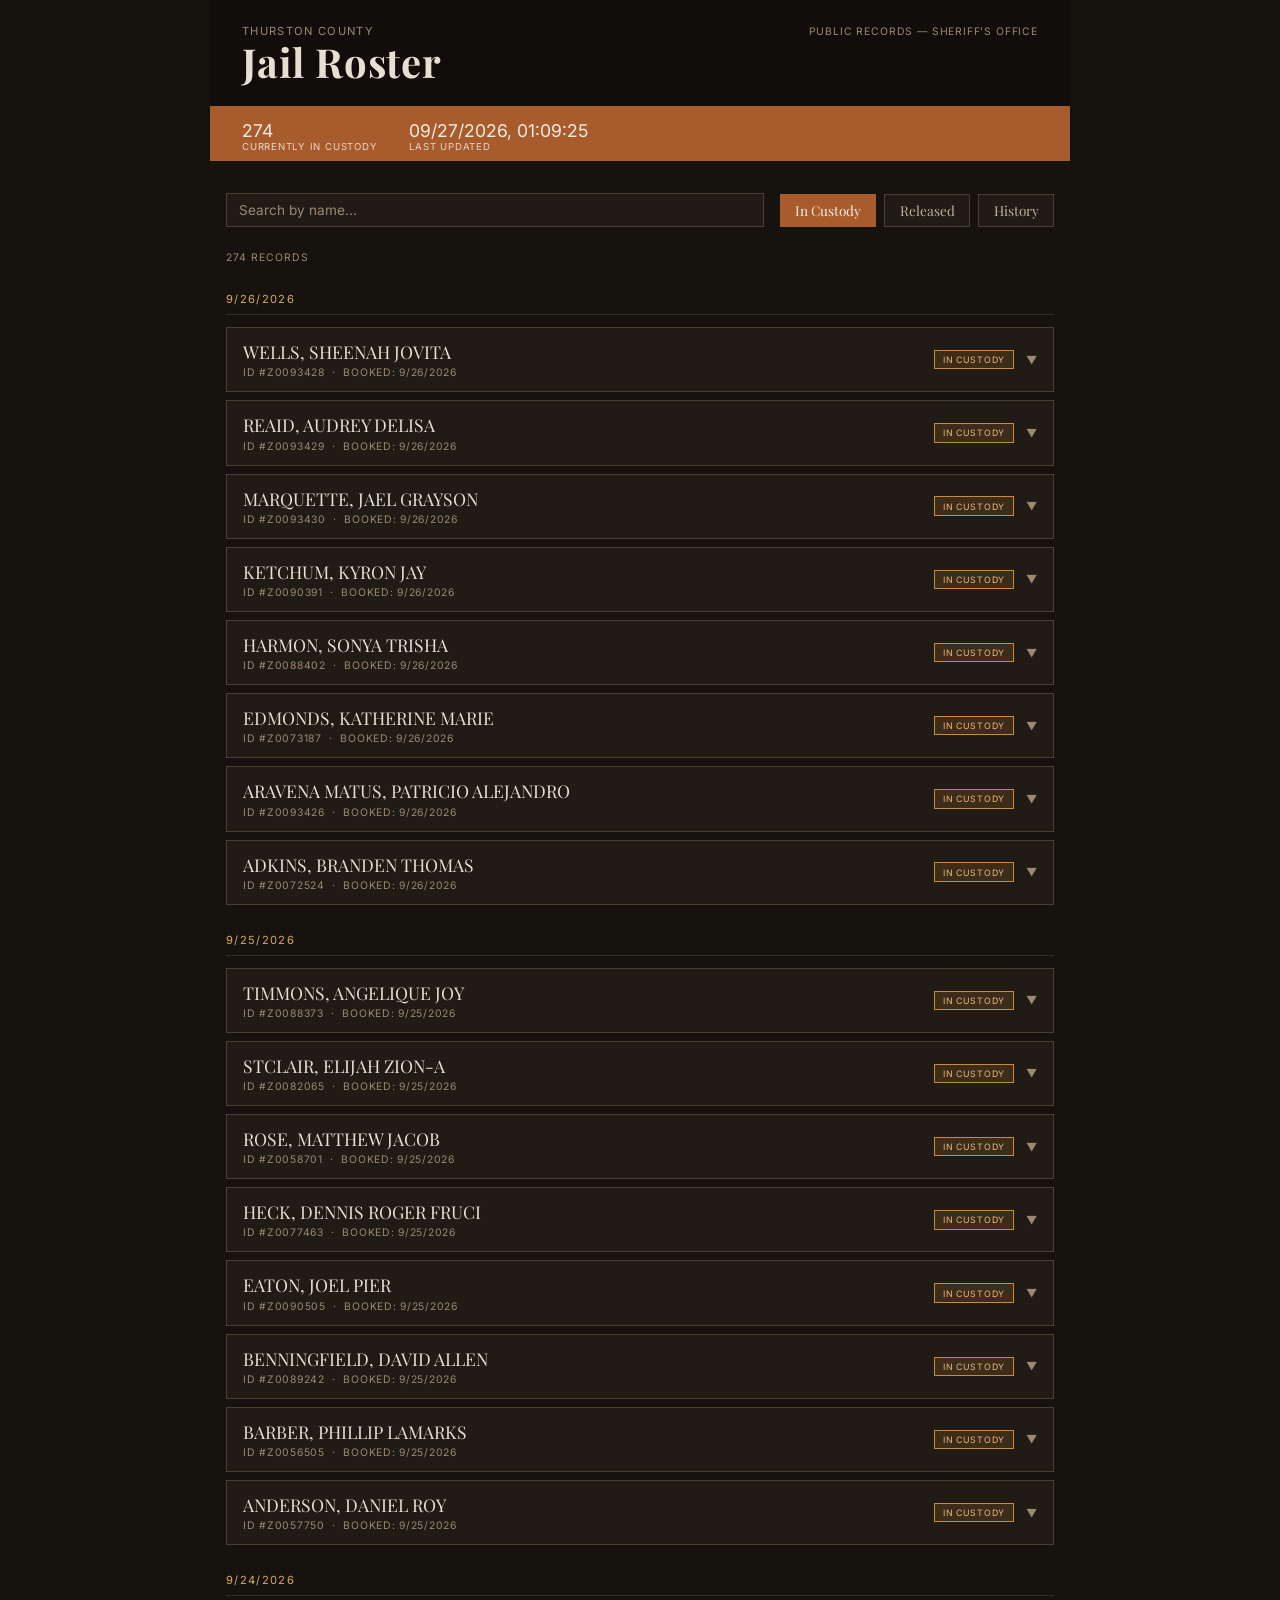
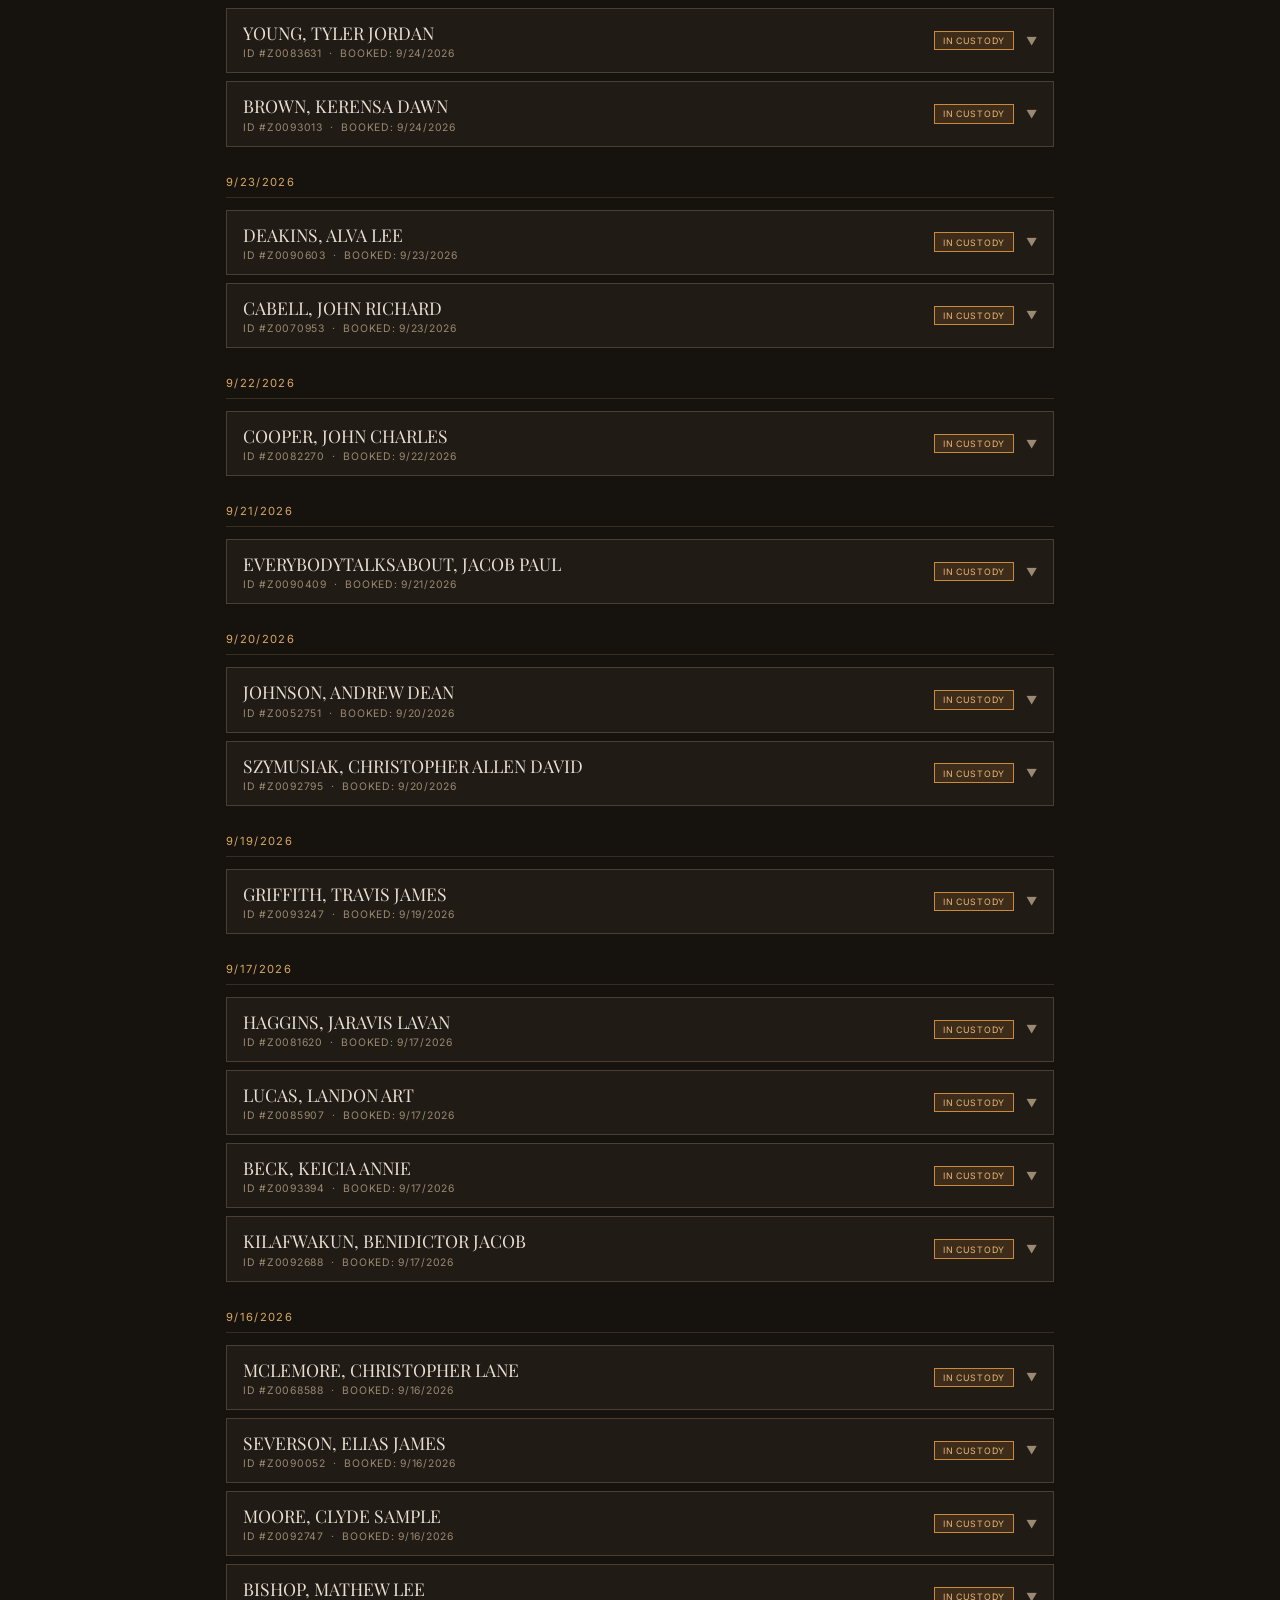
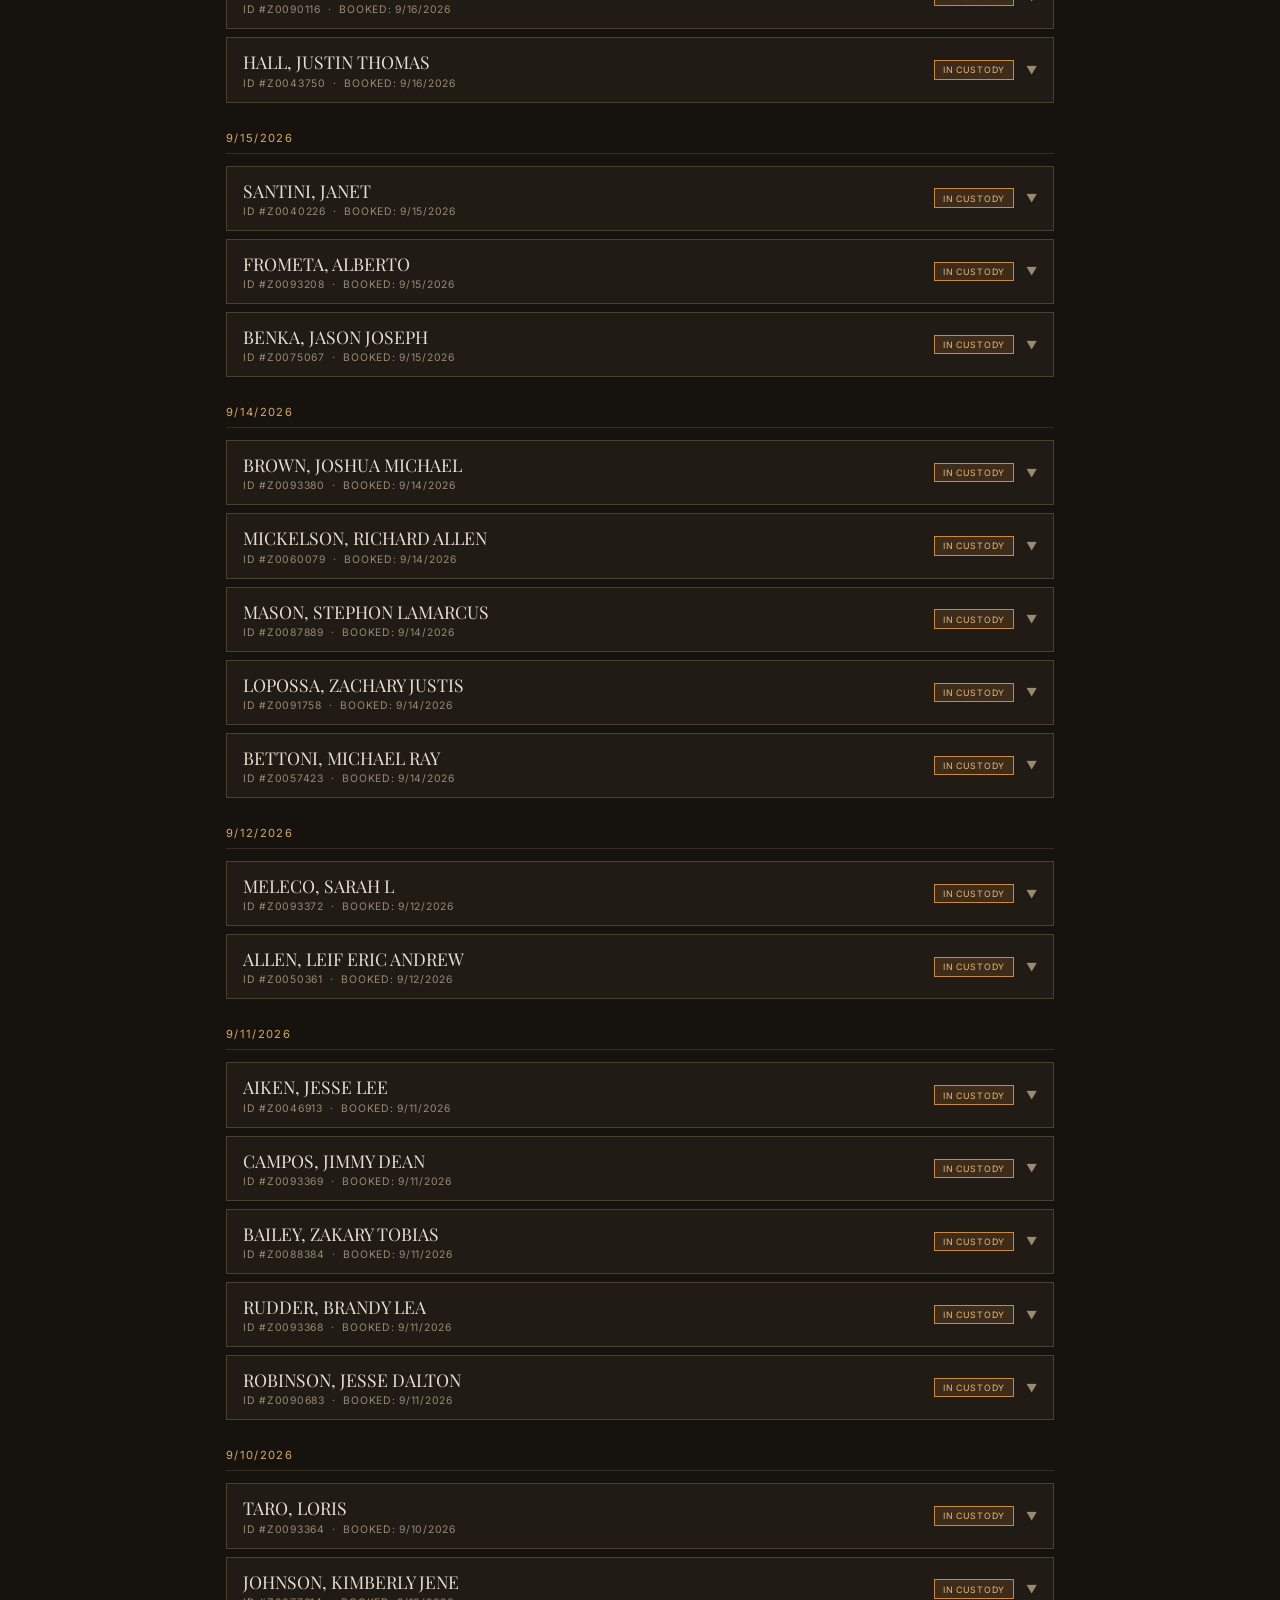
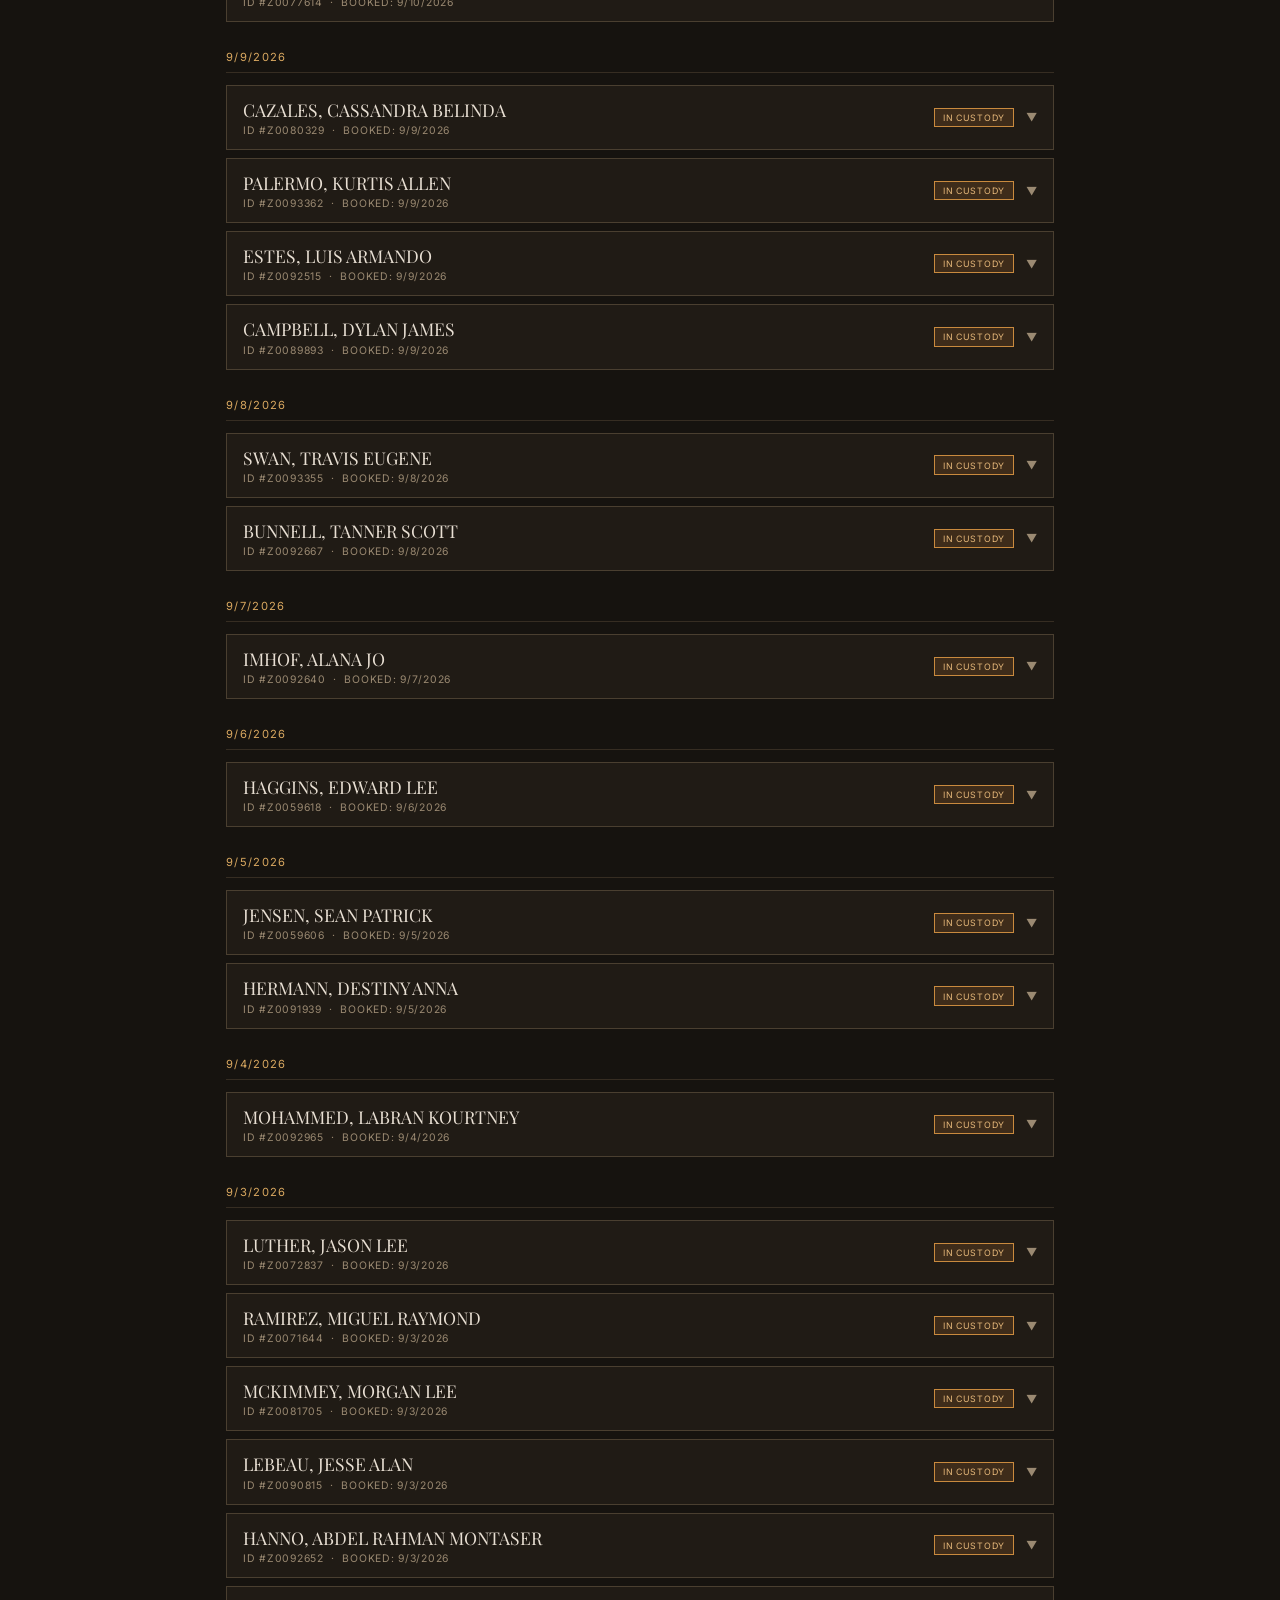
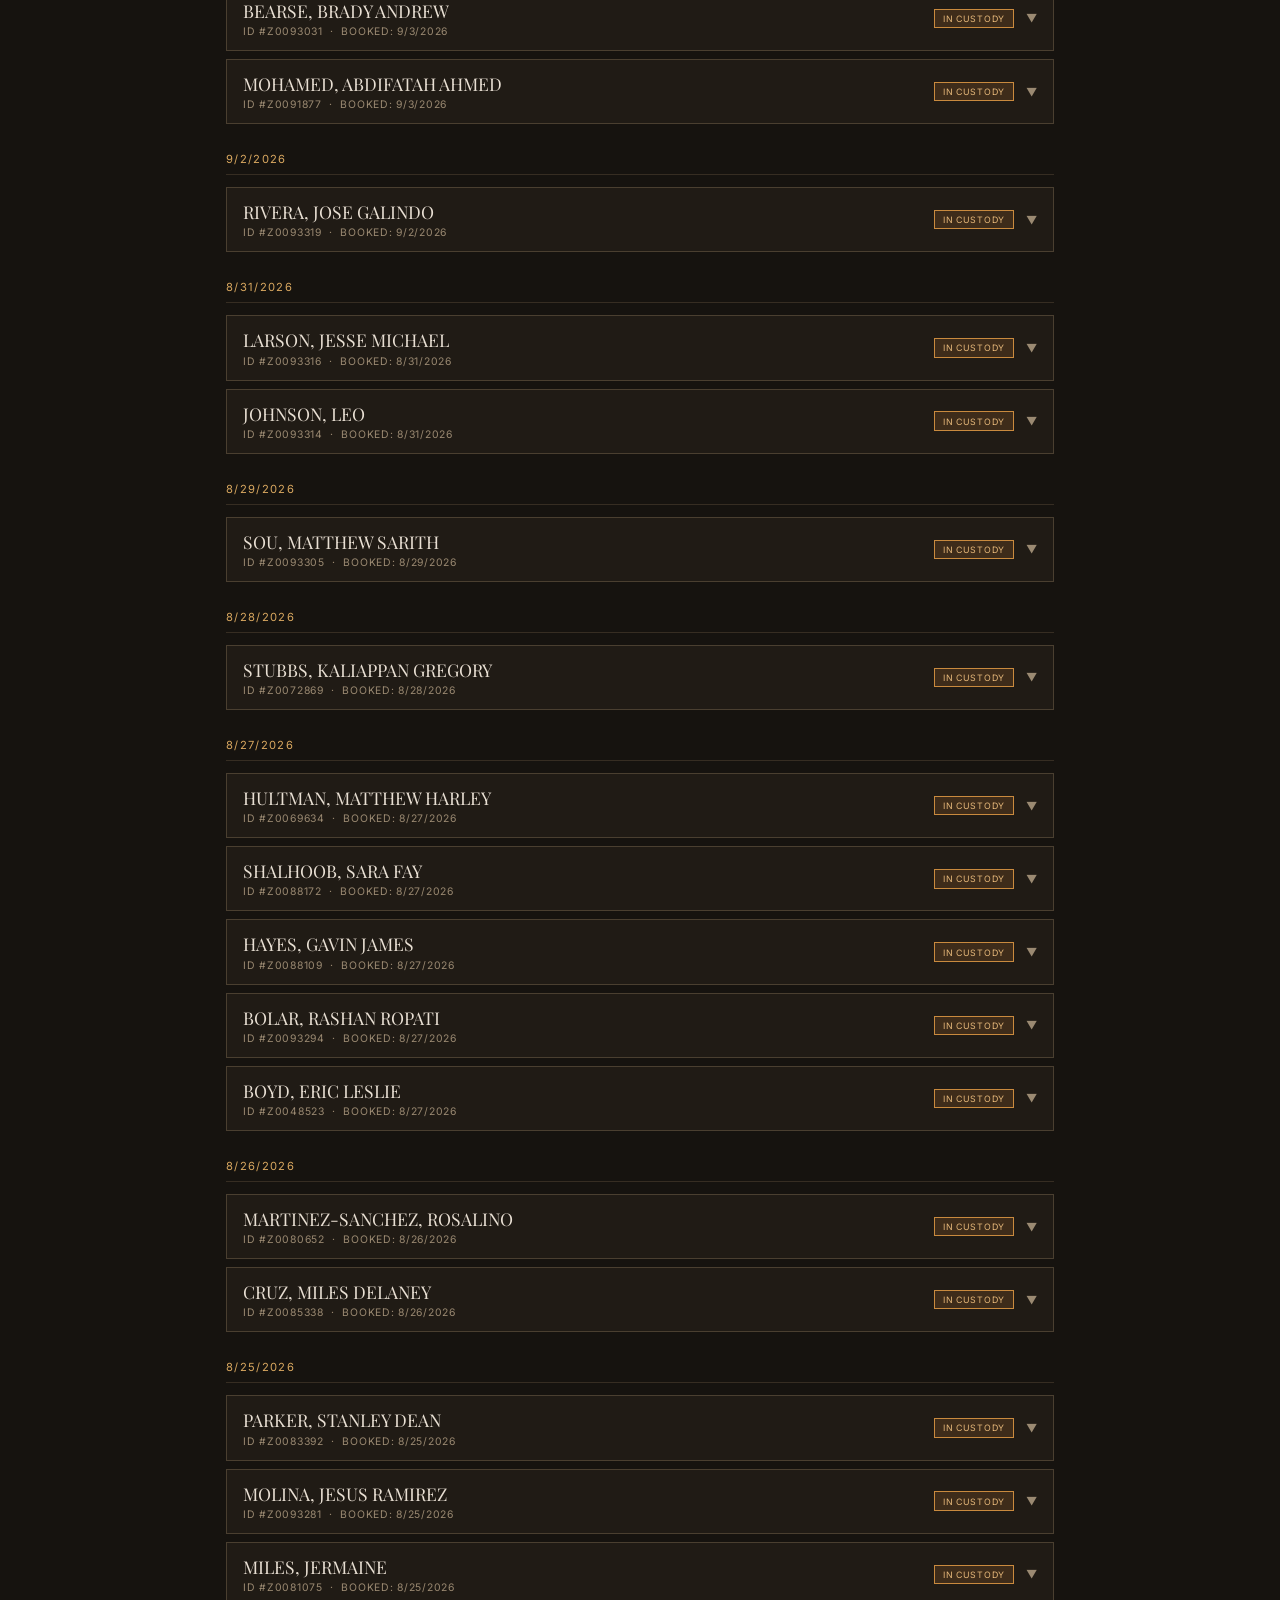
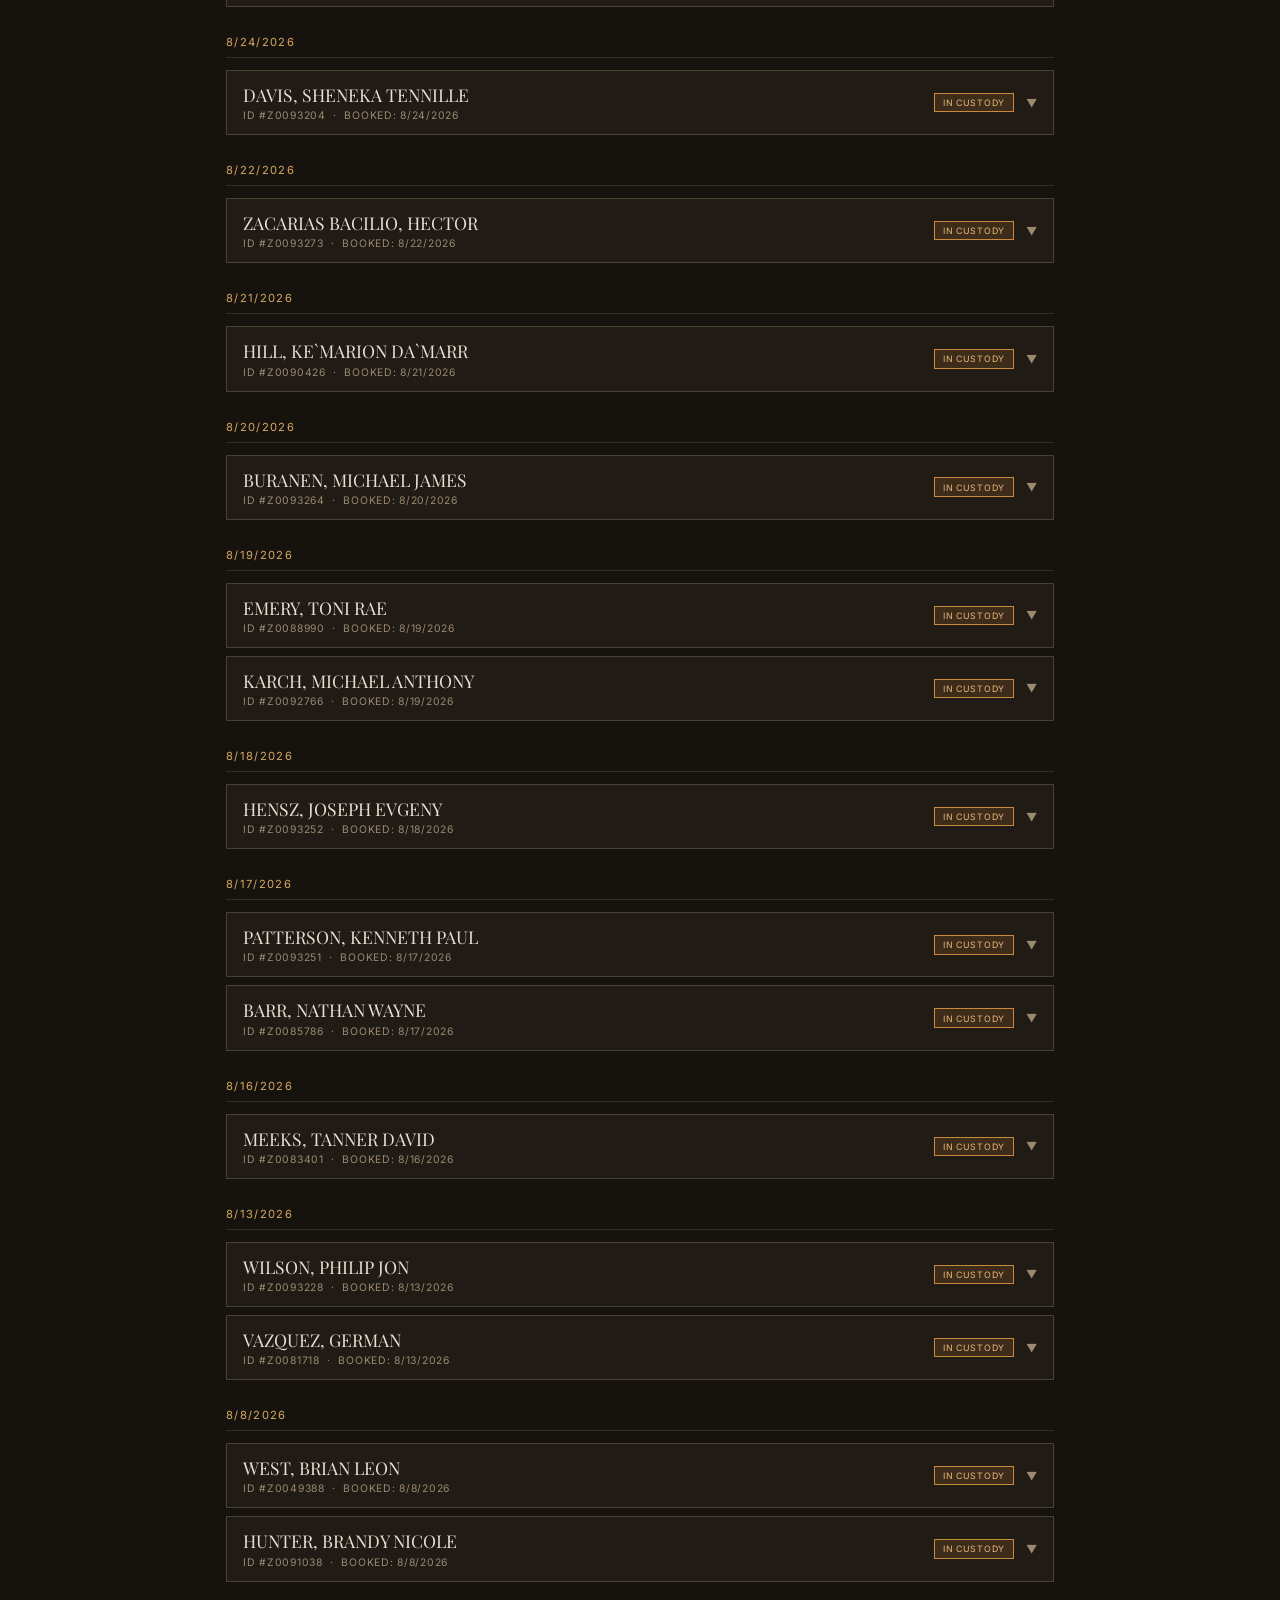
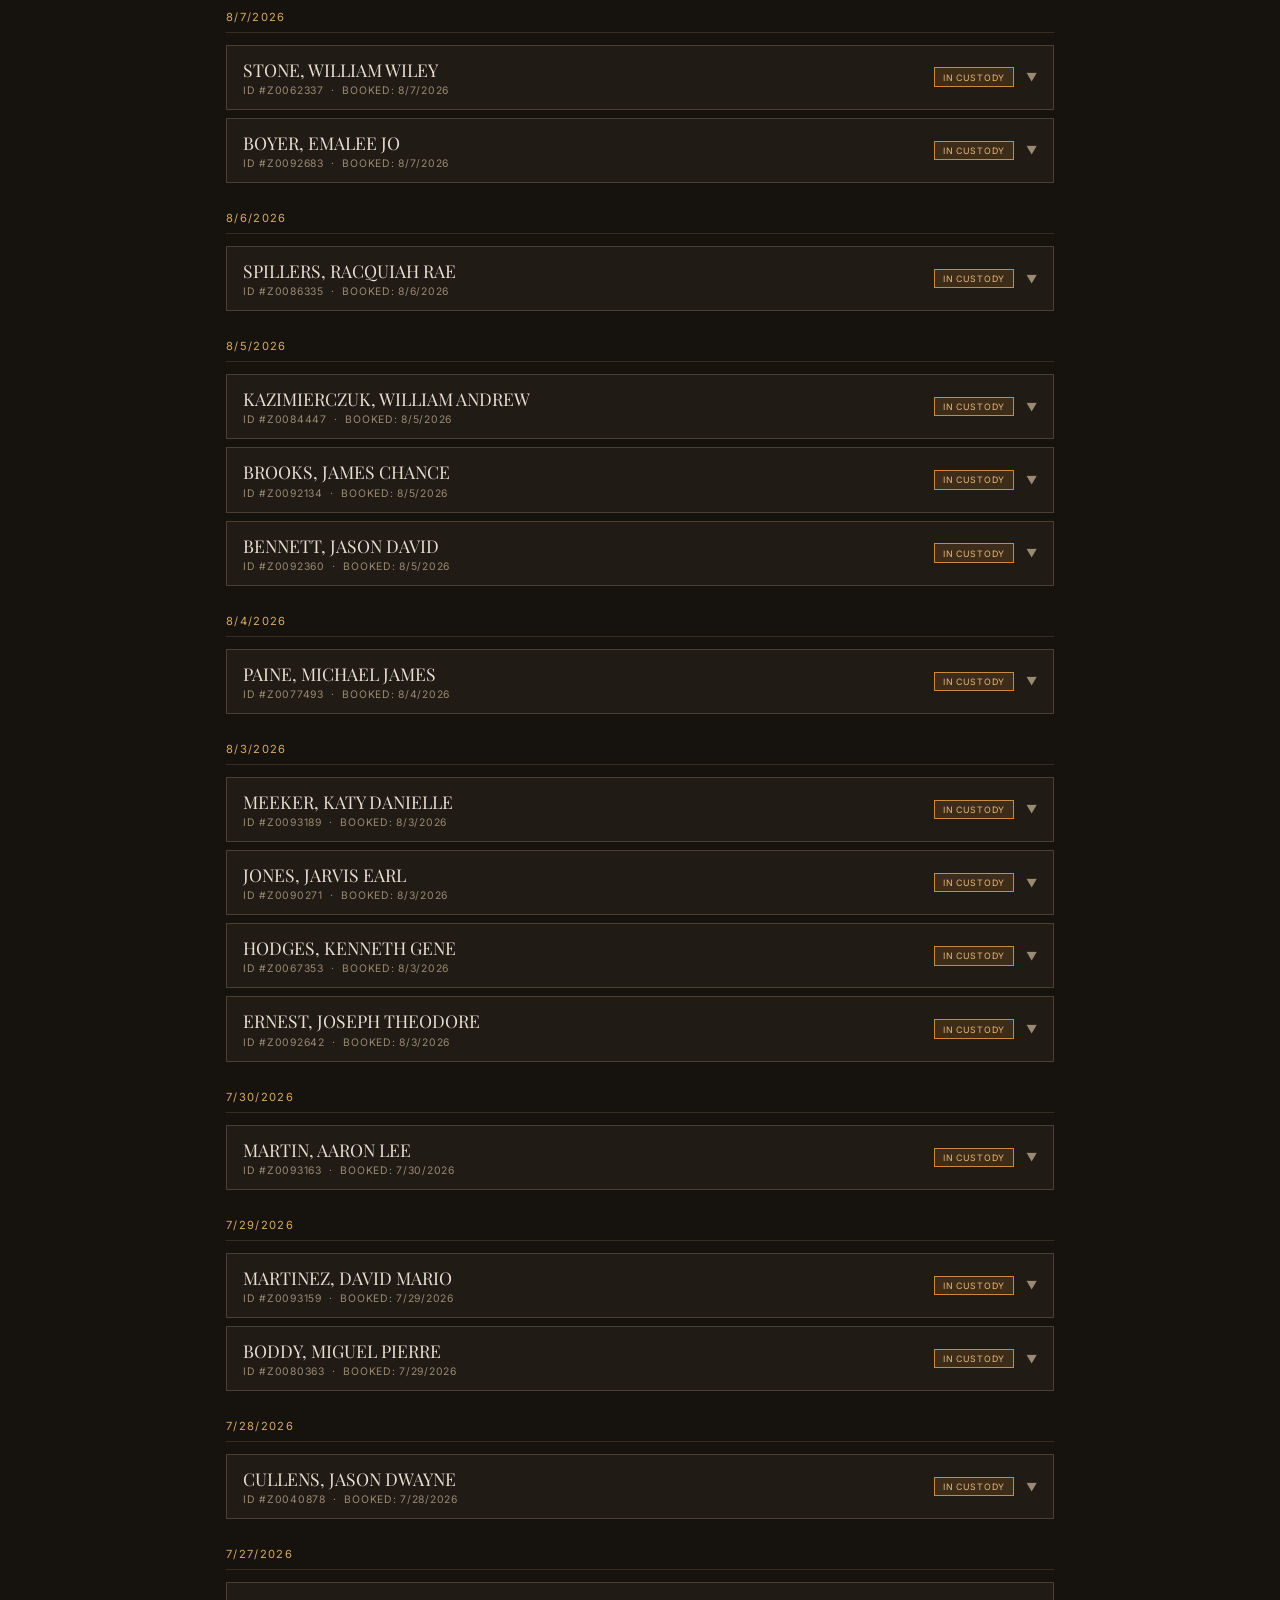
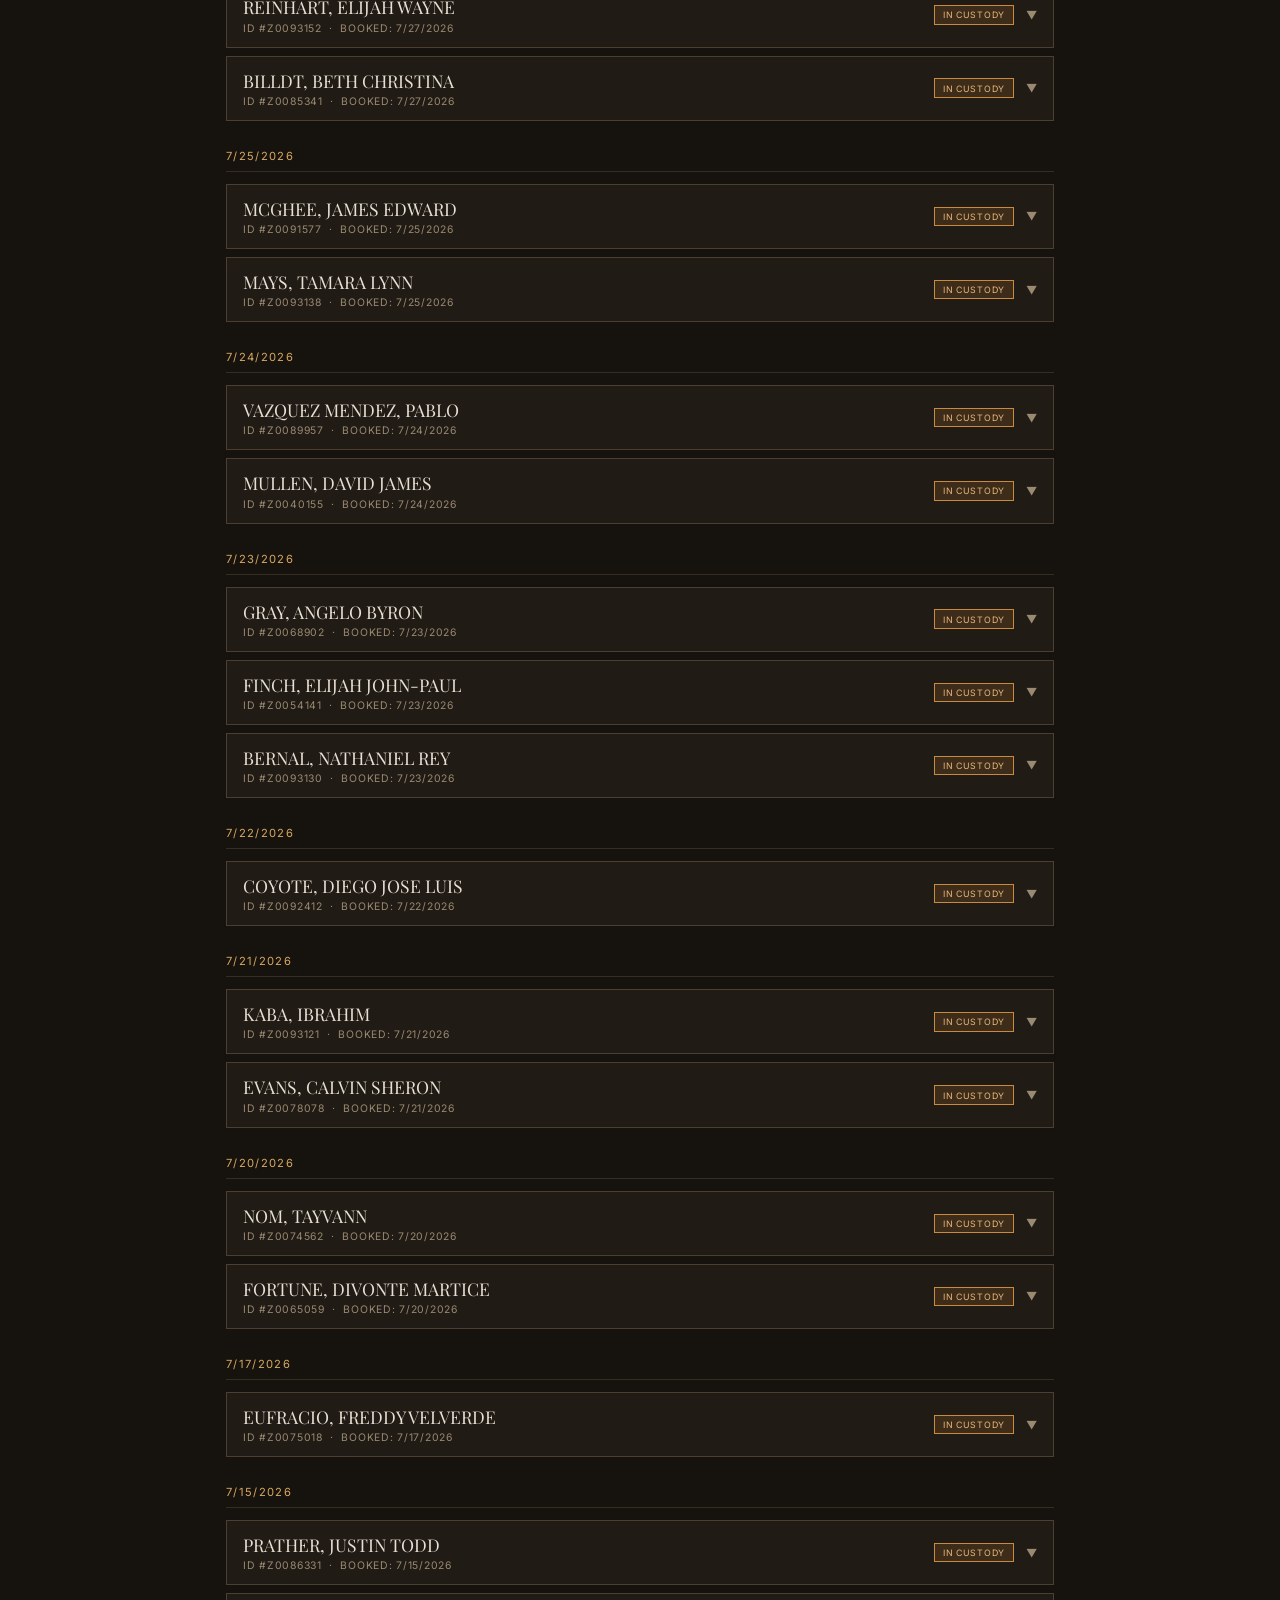
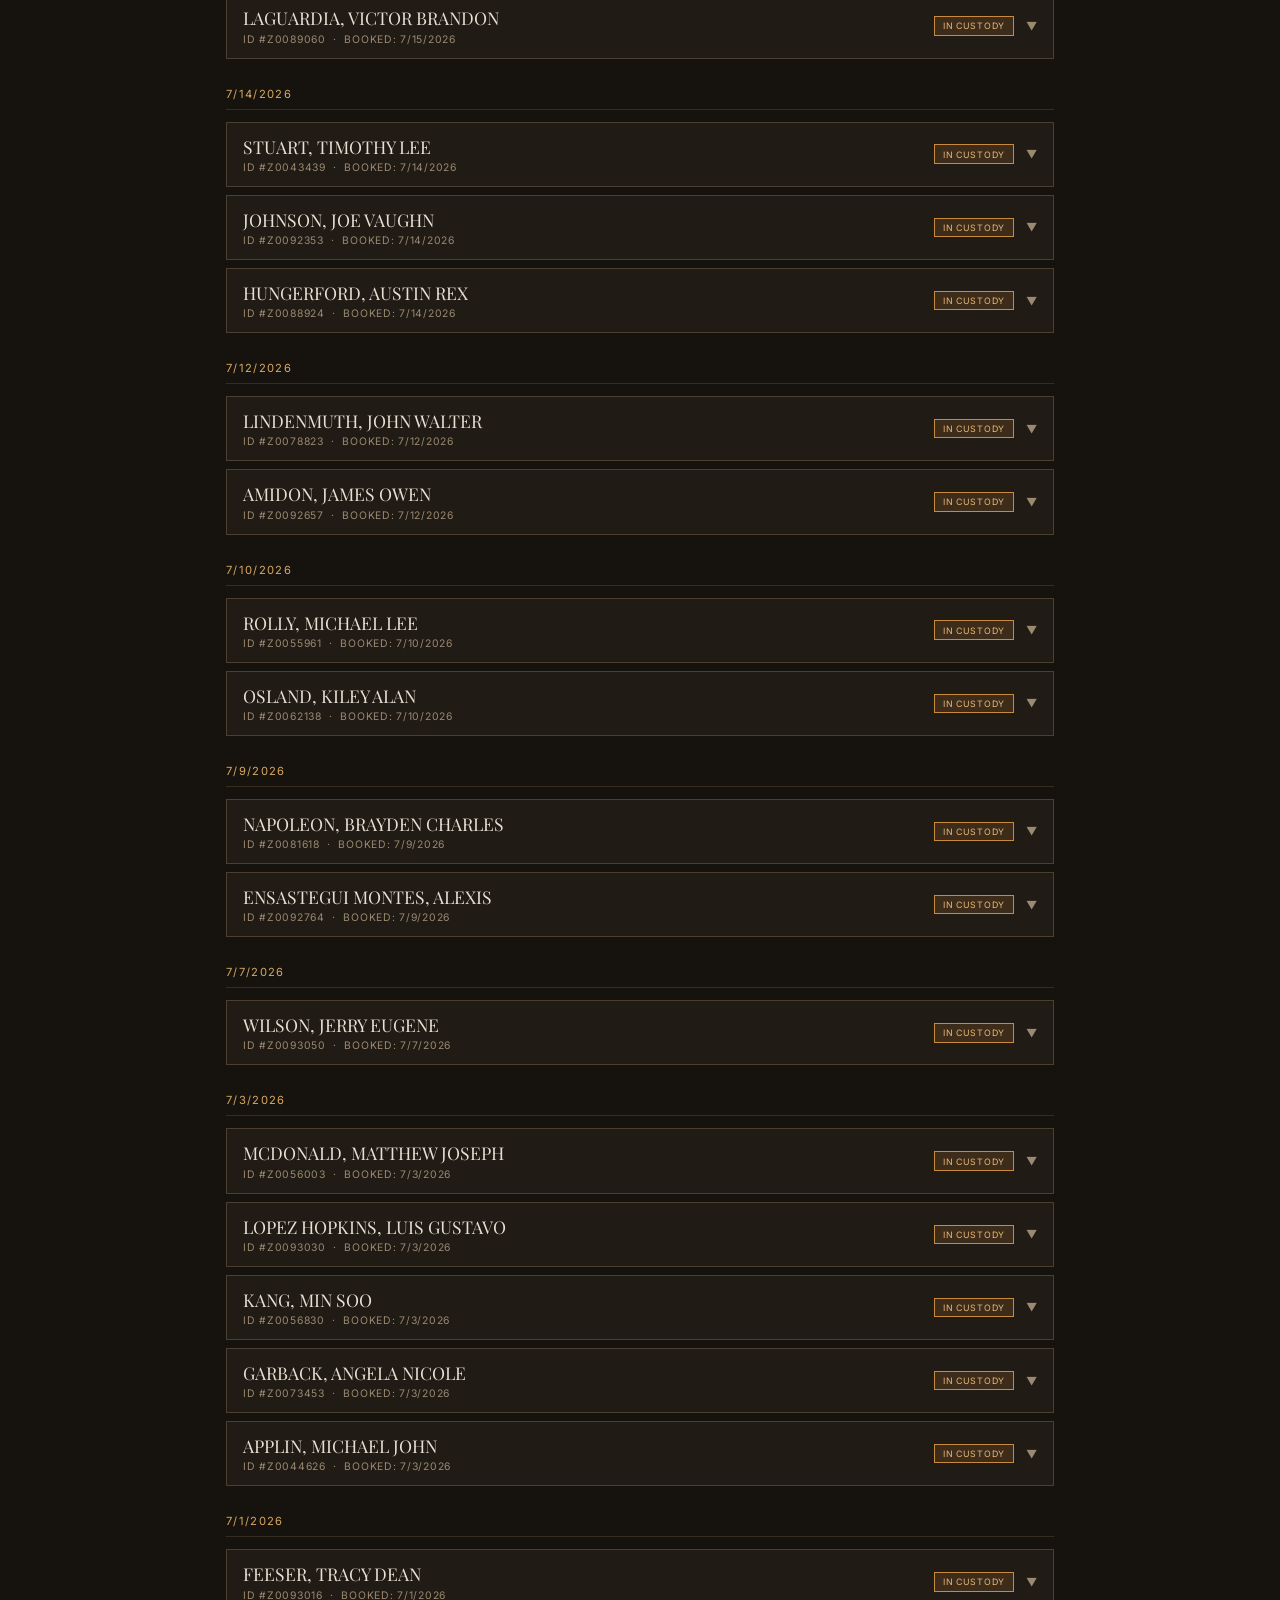
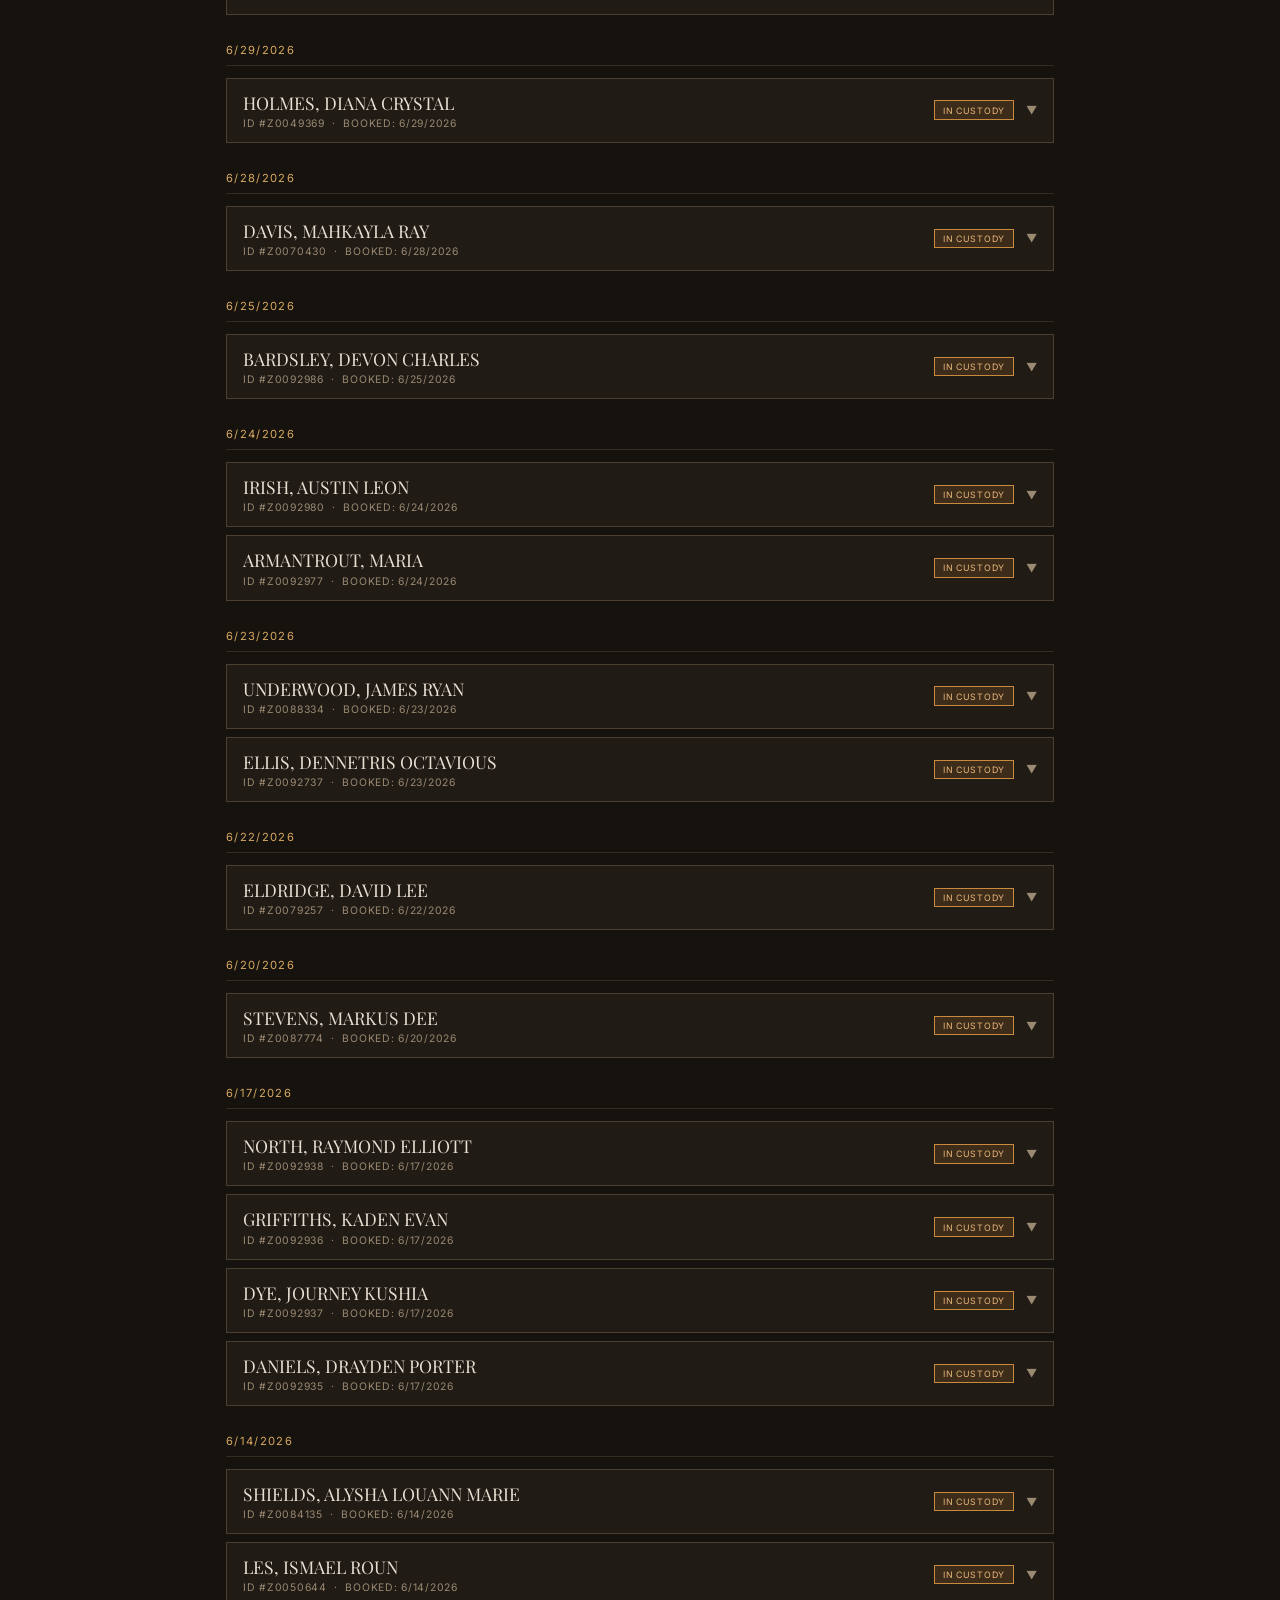
==== commit e187689a: "deploy: 32137ce17e69b6696237e8225e2615e6b8b248f3" ====
--- a/index.html
+++ b/index.html
@@ -1,6 +1,18 @@
 <!doctype html>
 <html lang="en">
+
   <head>
+
+      <!-- Google tag (gtag.js) -->
+    <script async src="https://www.googletagmanager.com/gtag/js?id=G-G9LE38S1WX"></script>
+    <script>
+      window.dataLayer = window.dataLayer || [];
+      function gtag(){dataLayer.push(arguments);}
+      gtag('js', new Date());
+
+      gtag('config', 'G-G9LE38S1WX');
+    </script>
+
     <meta charset="UTF-8" />
     <link rel="icon" type="image/svg+xml" href="./favicon.svg" />
     <meta name="viewport" content="width=device-width, initial-scale=1.0" />
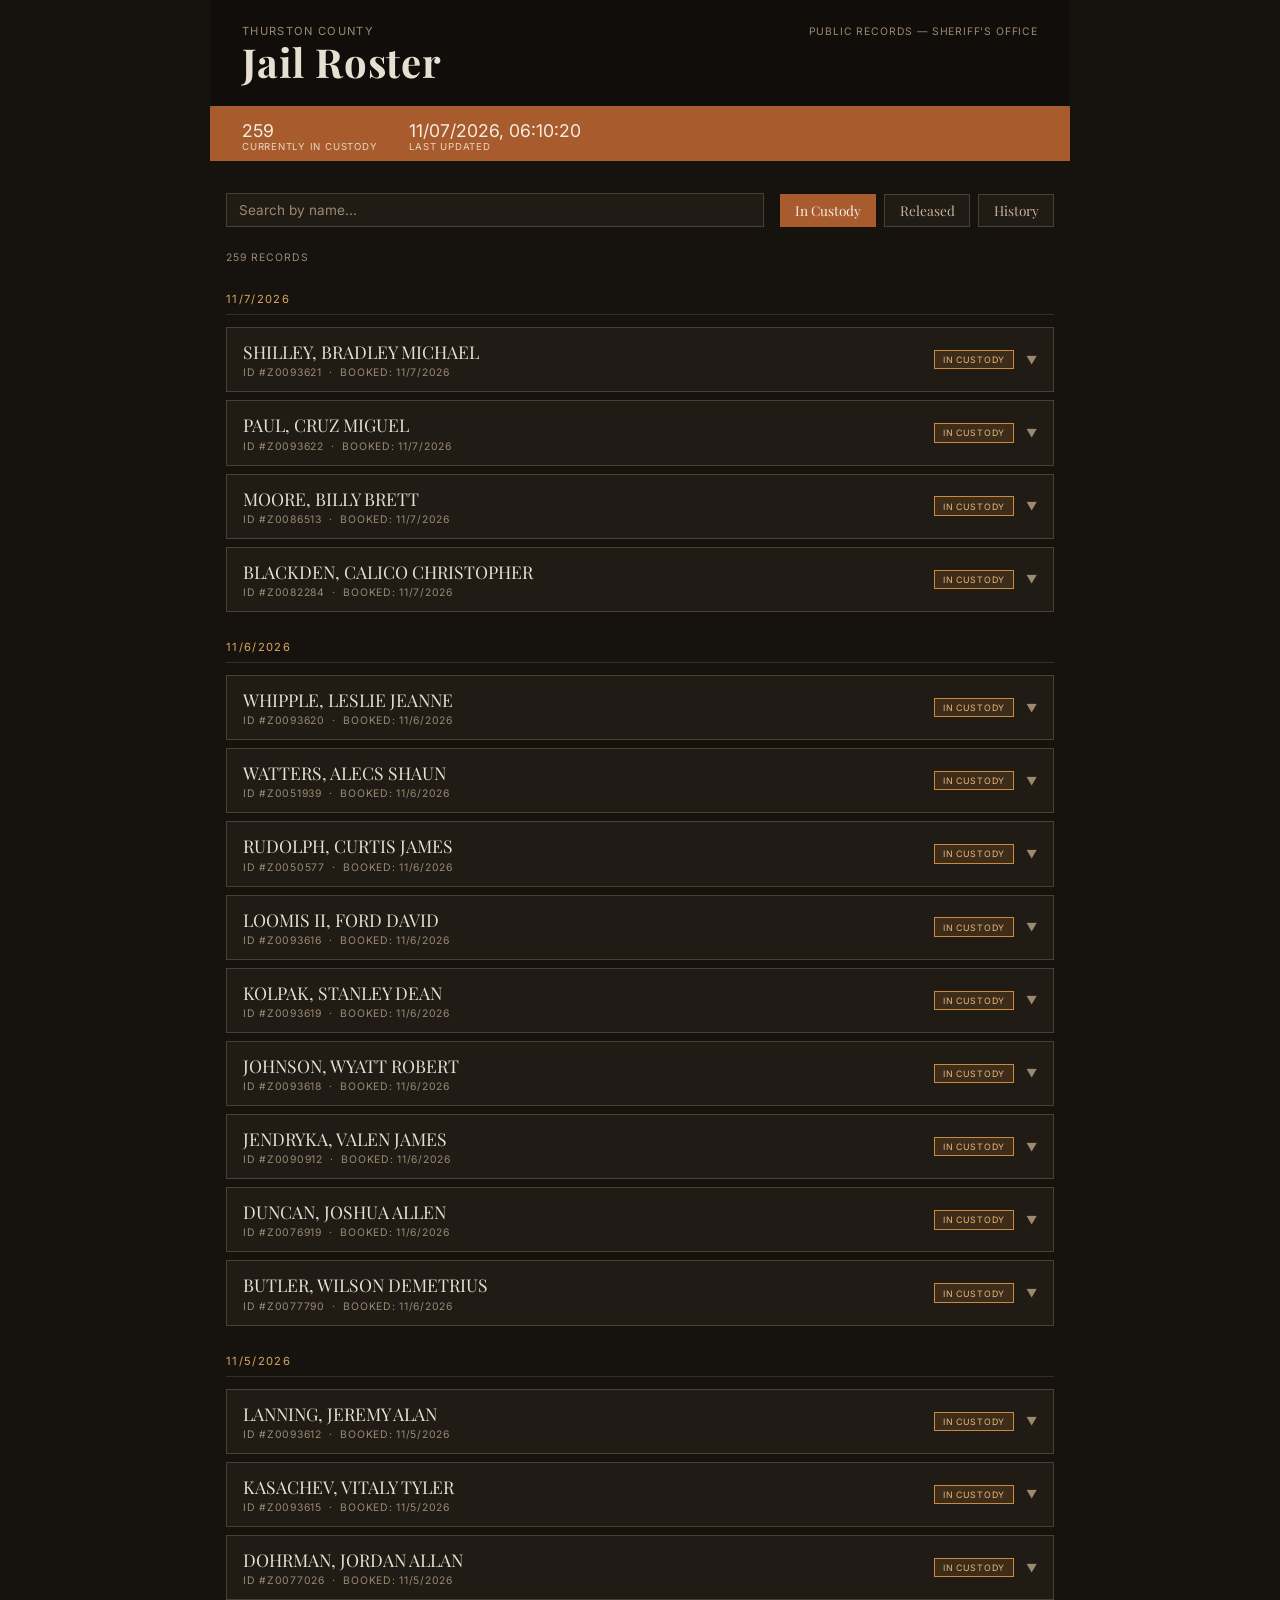
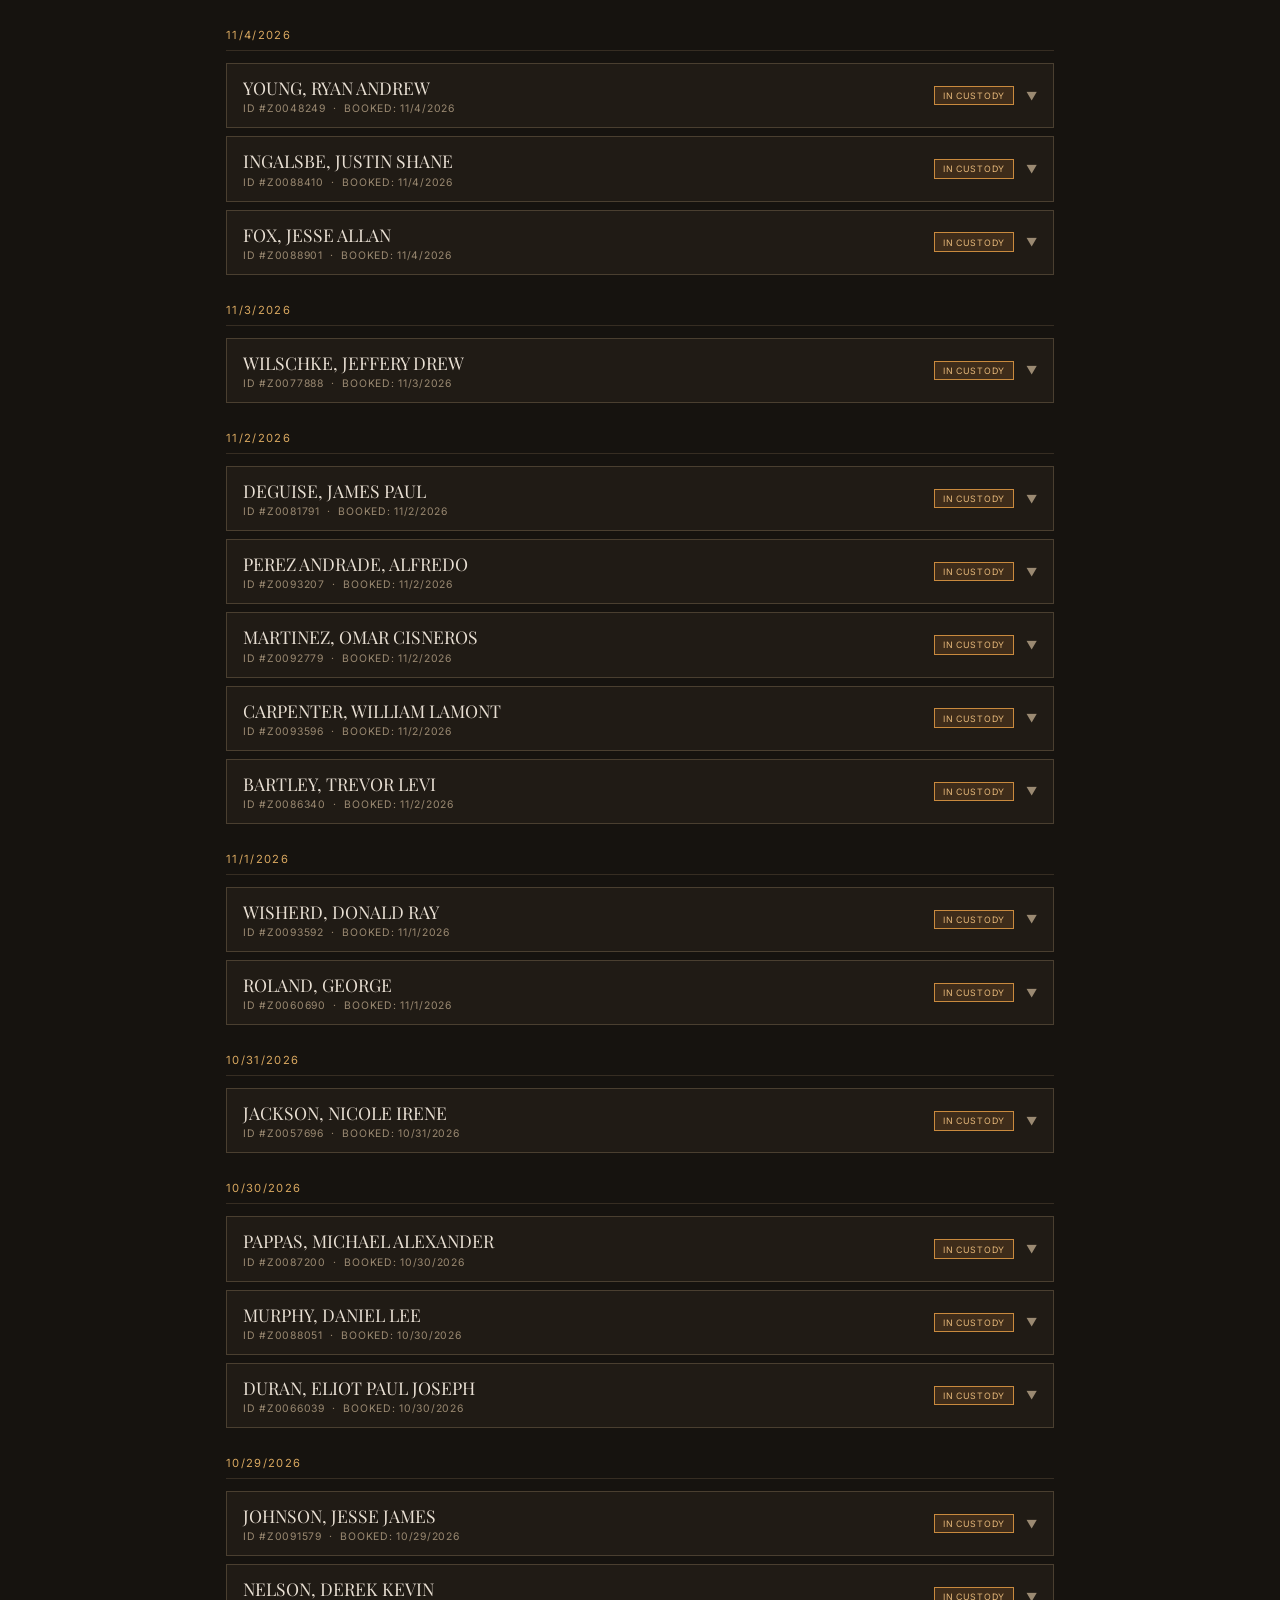
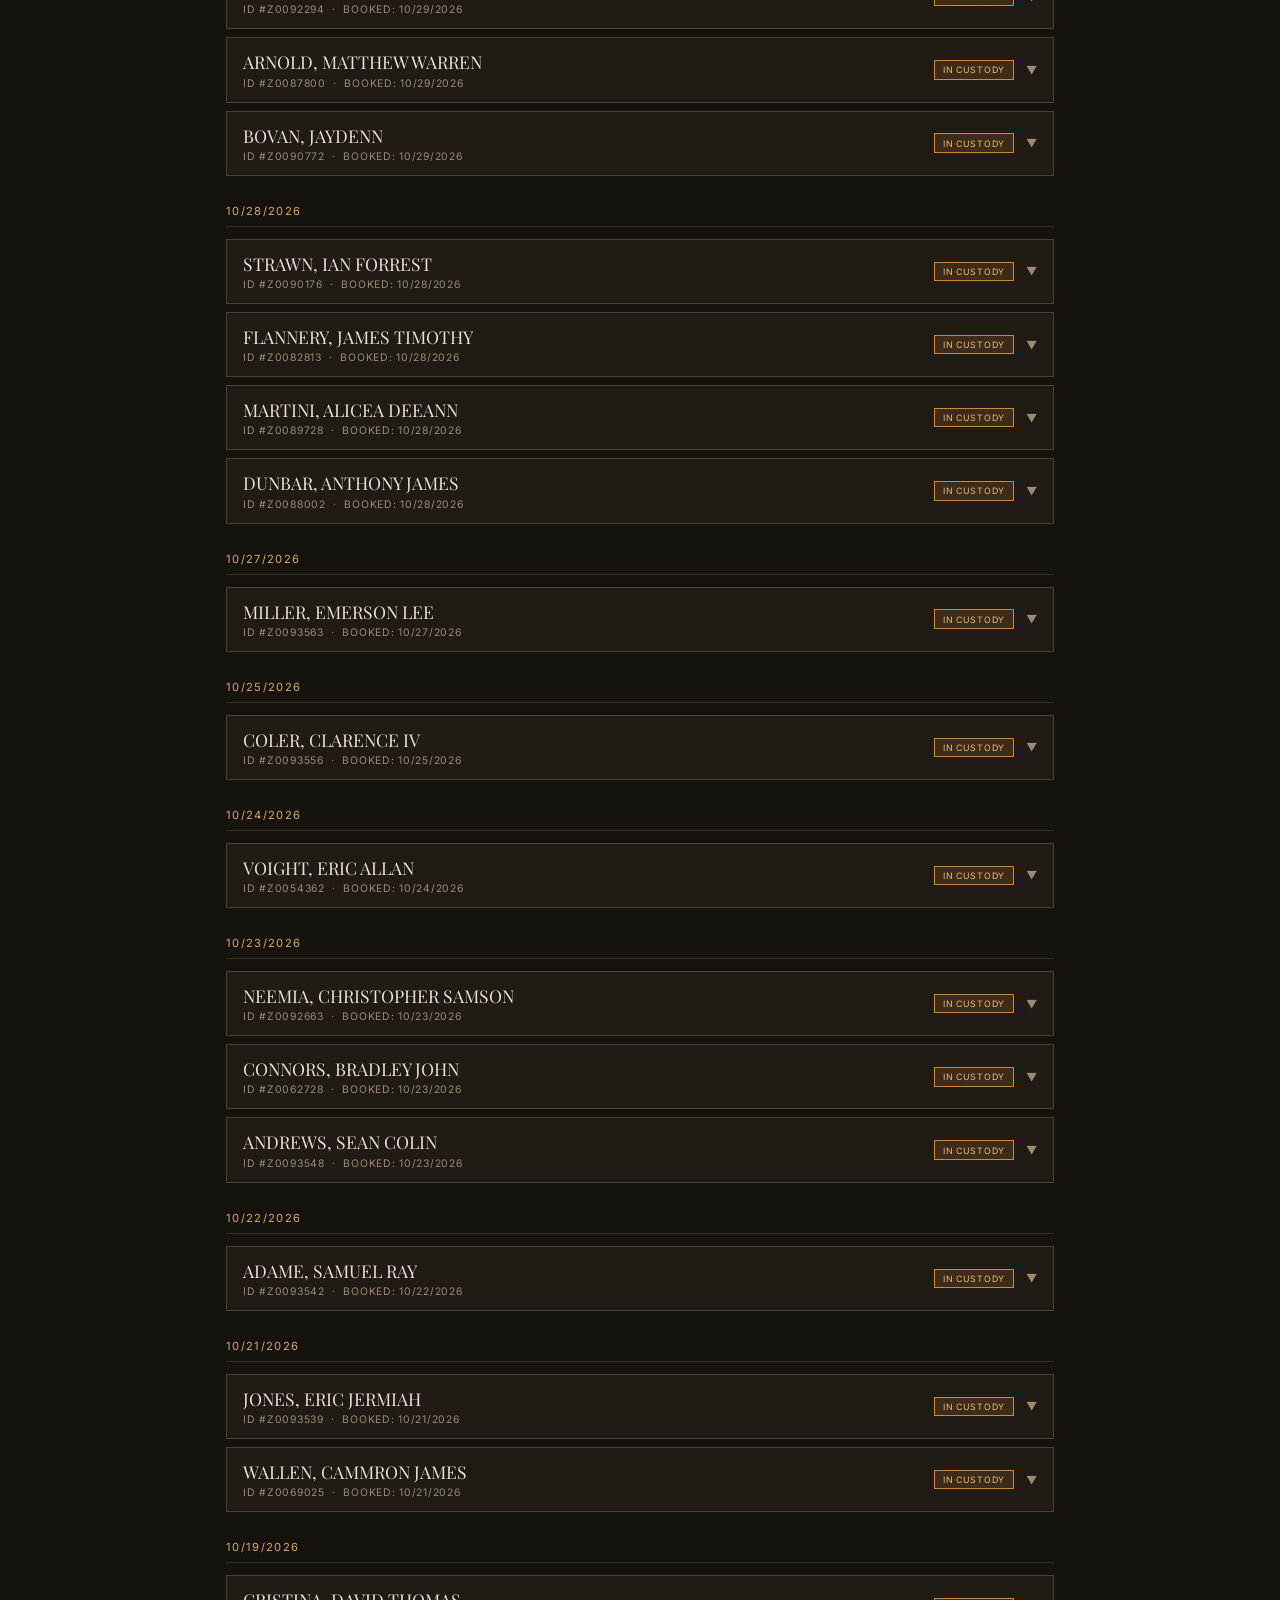
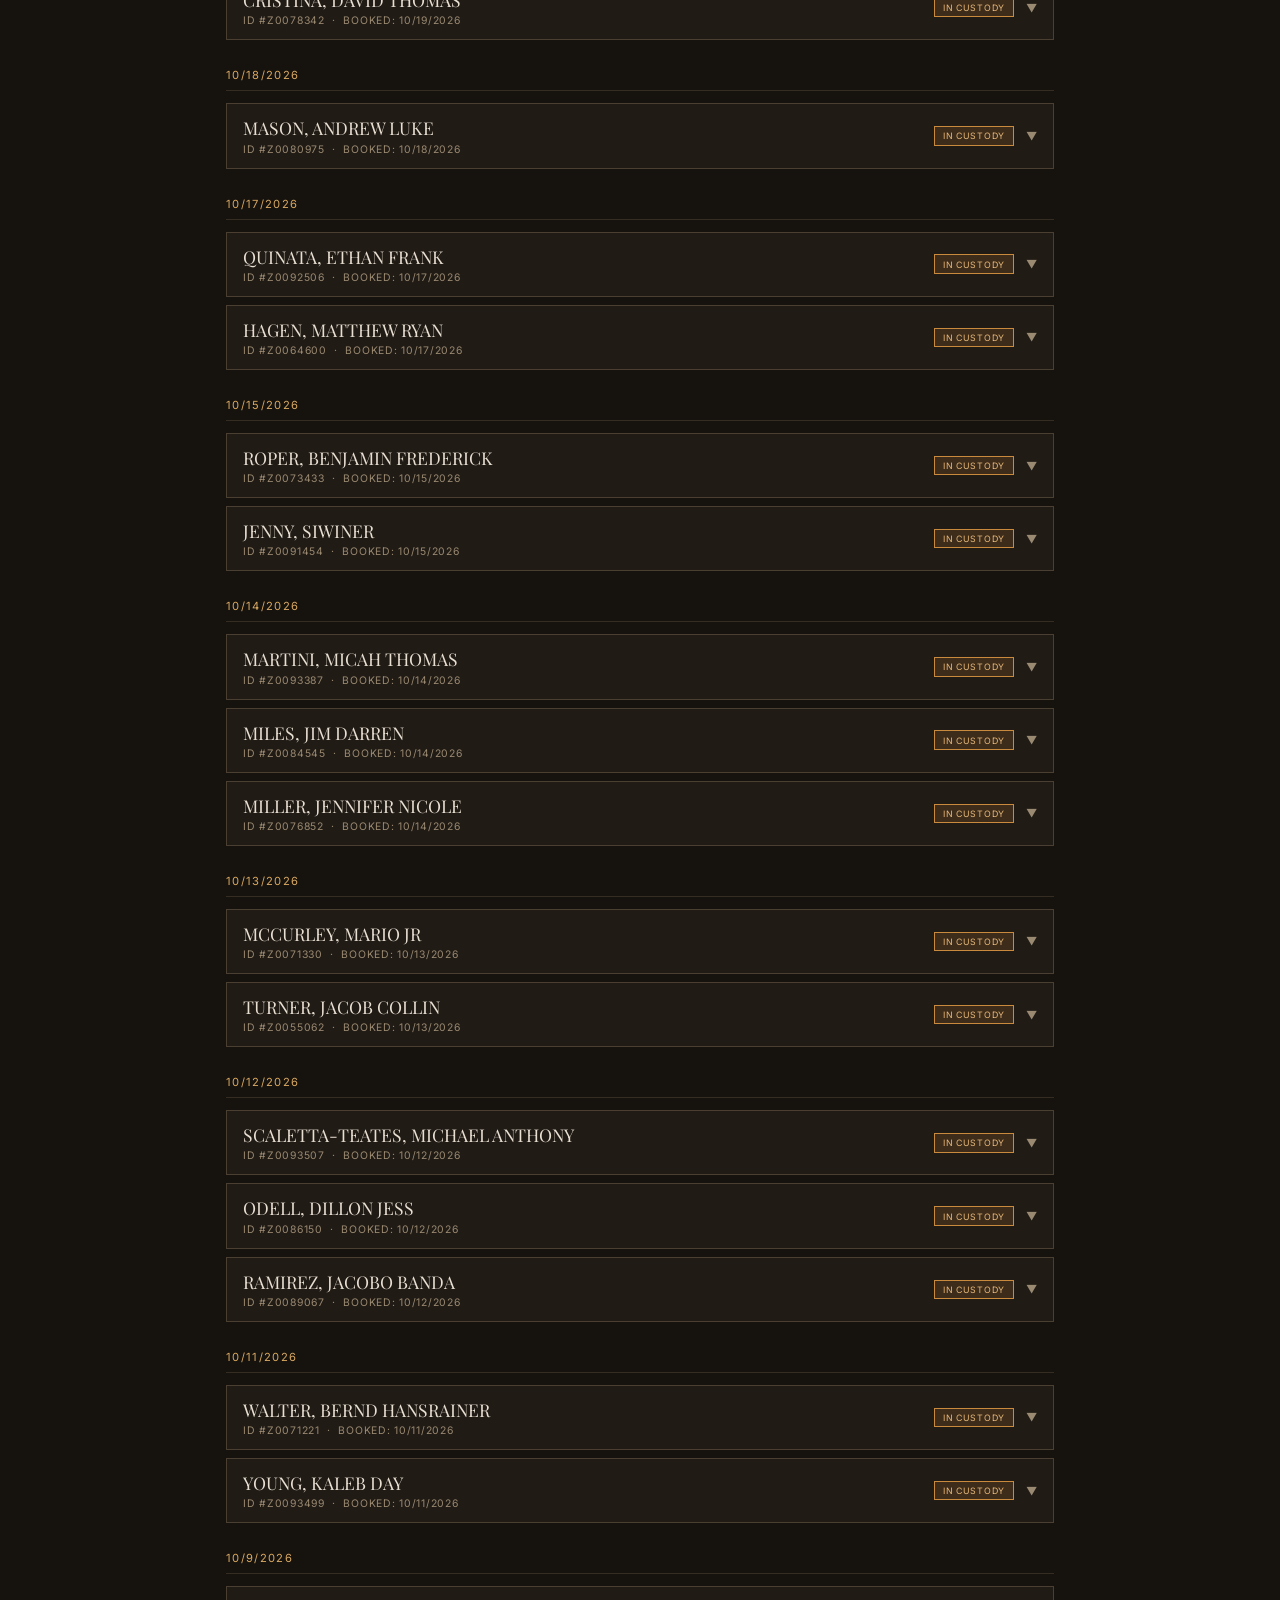
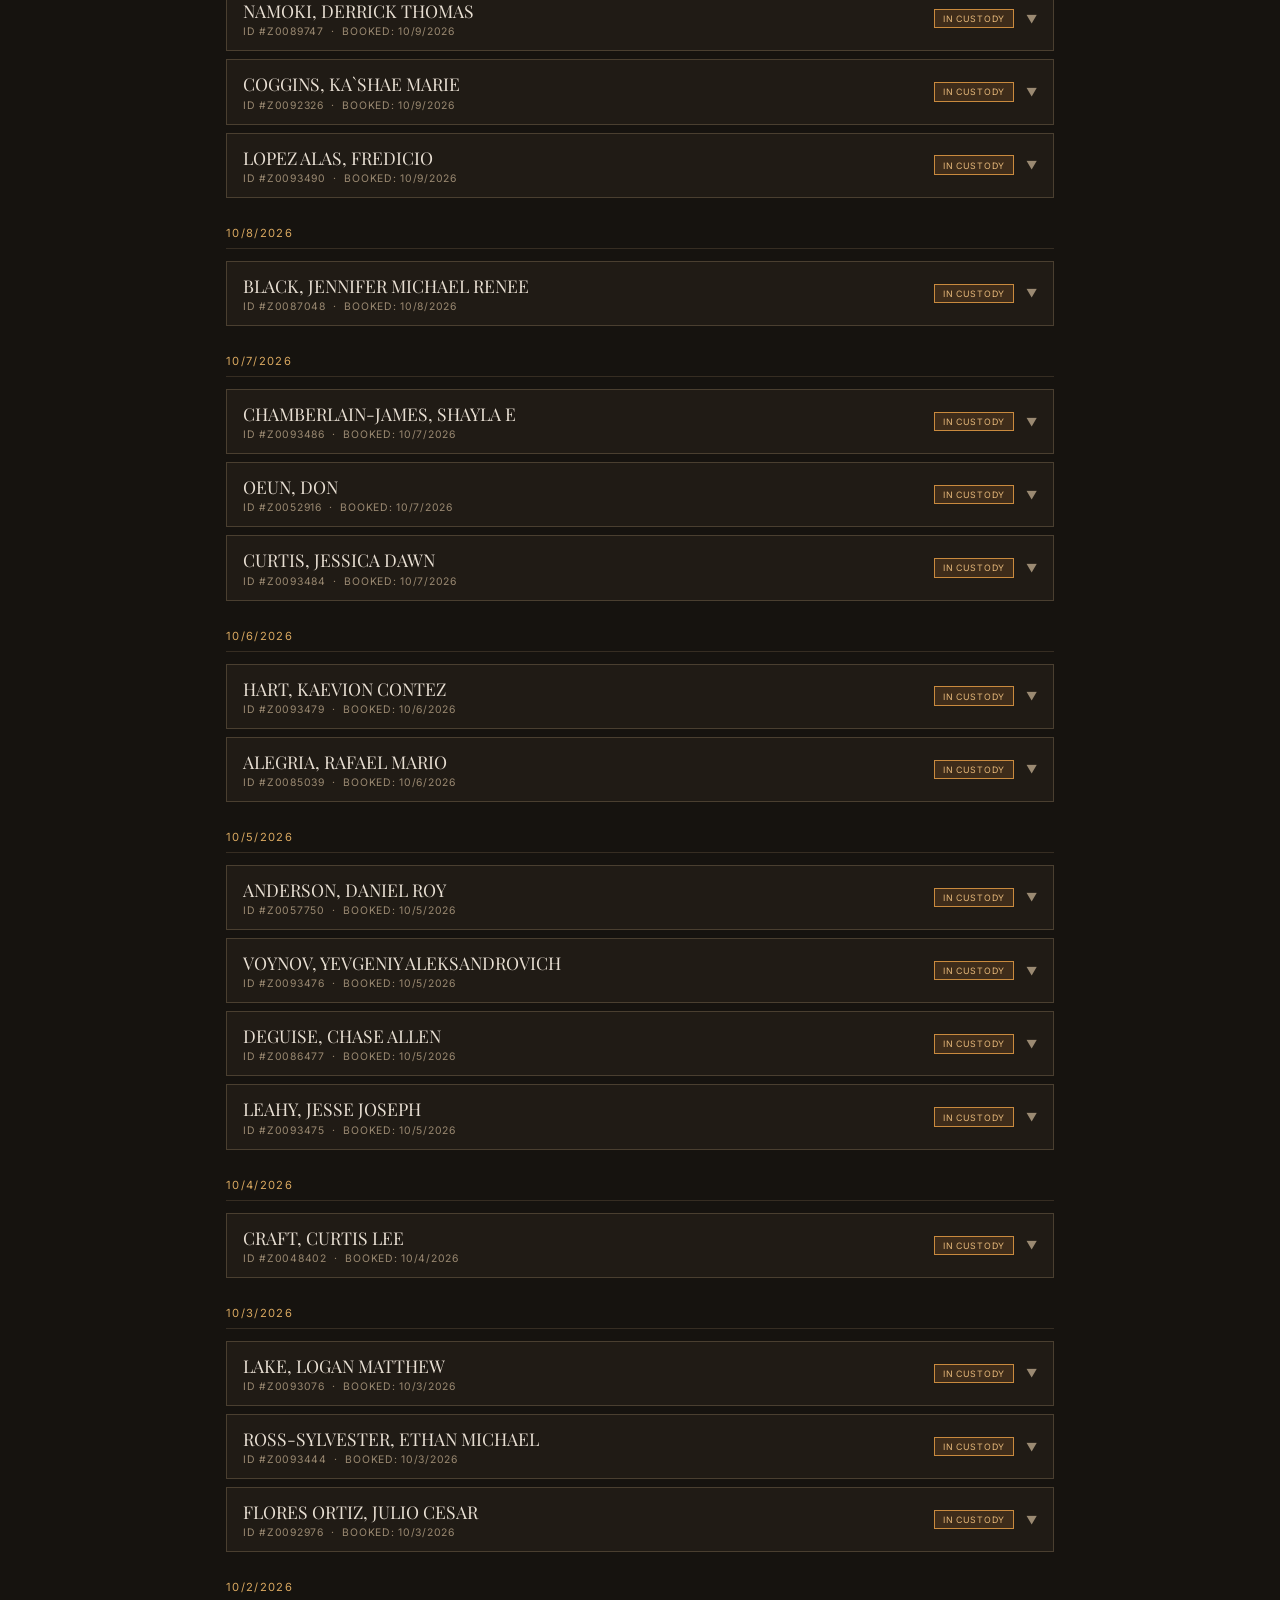
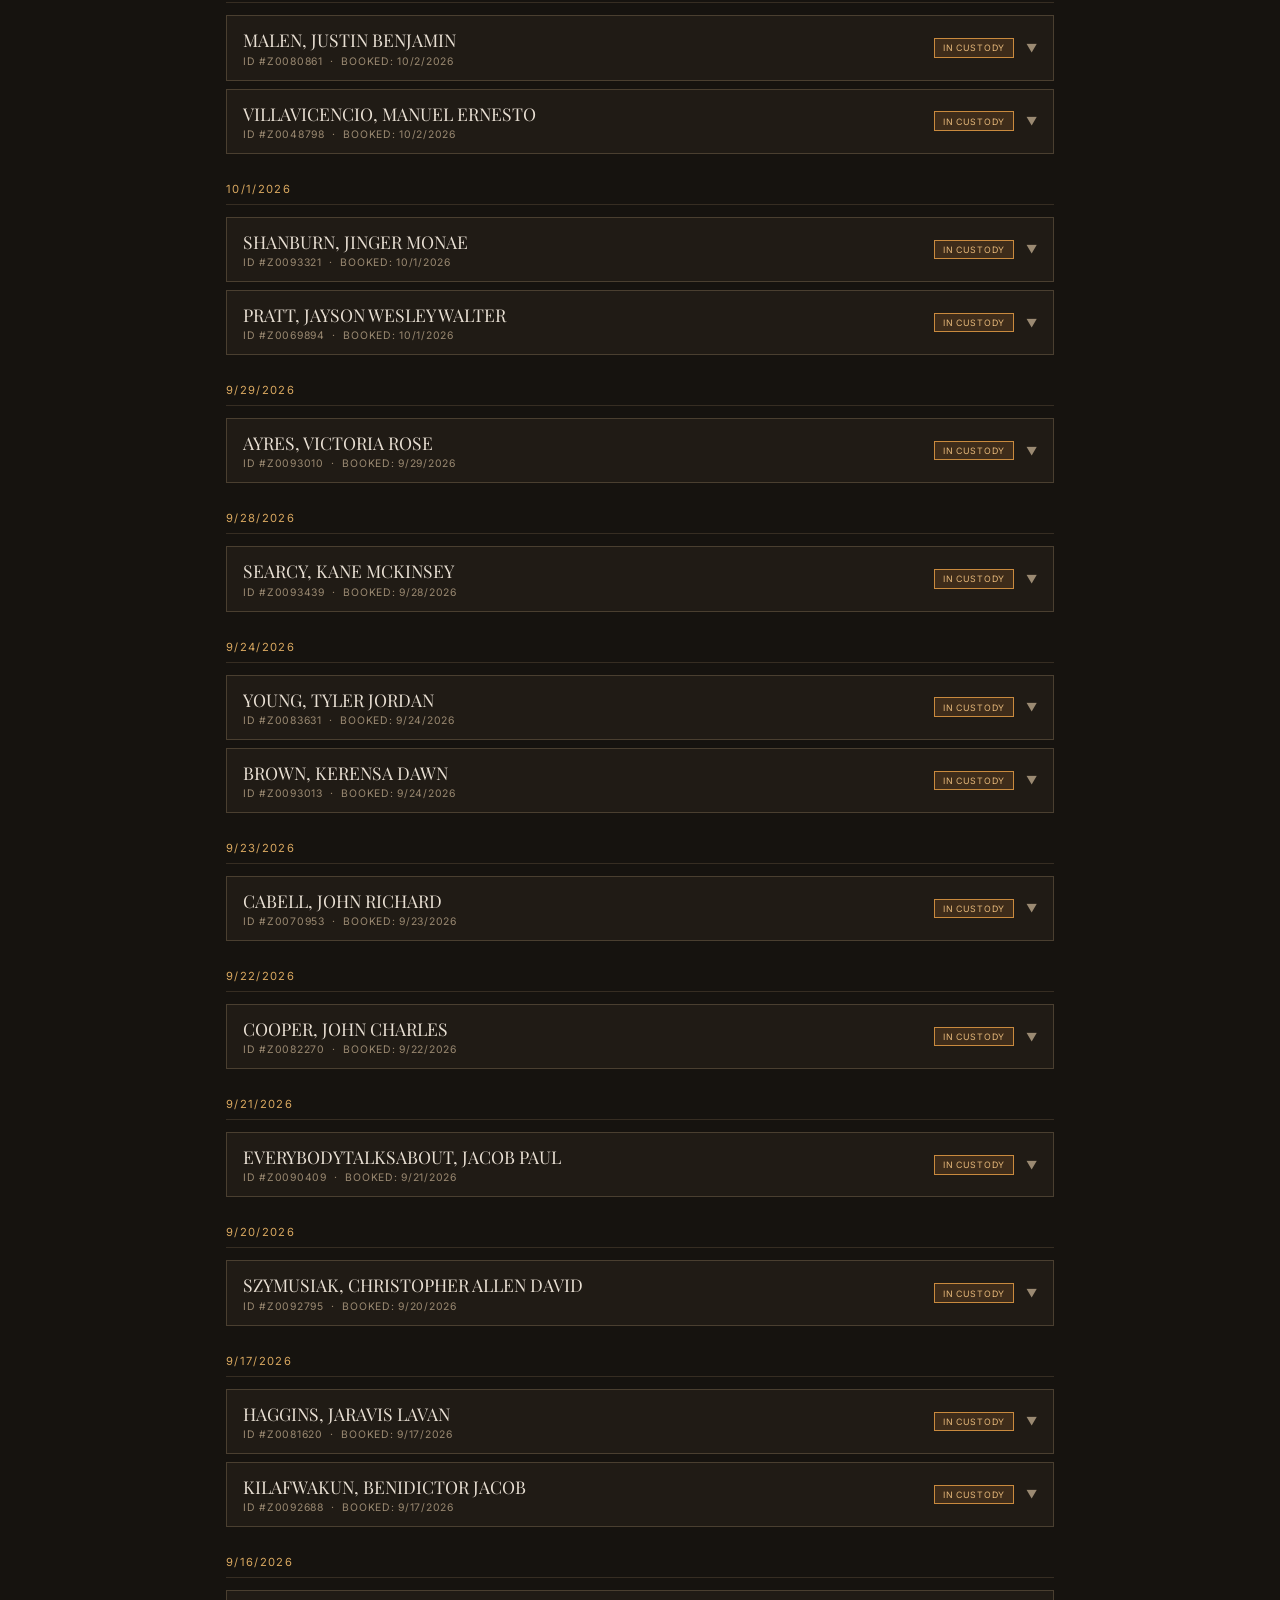
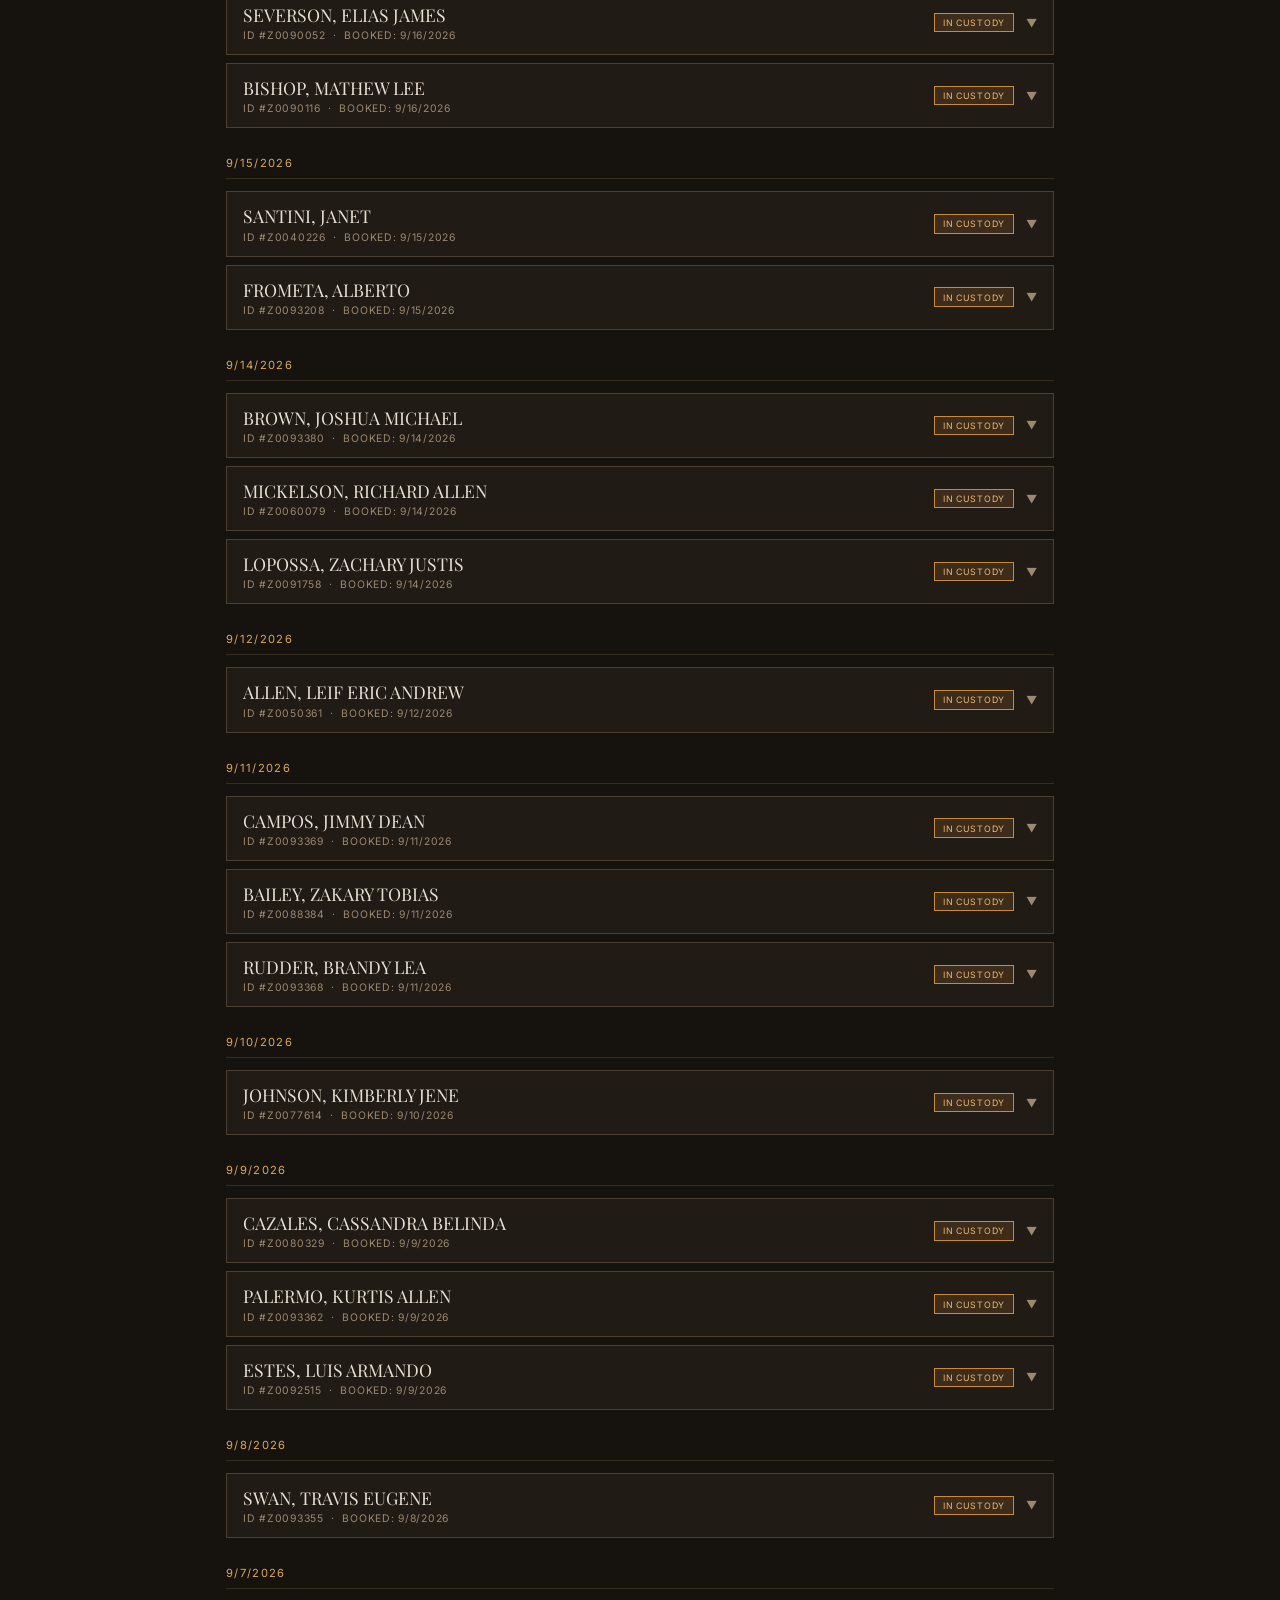
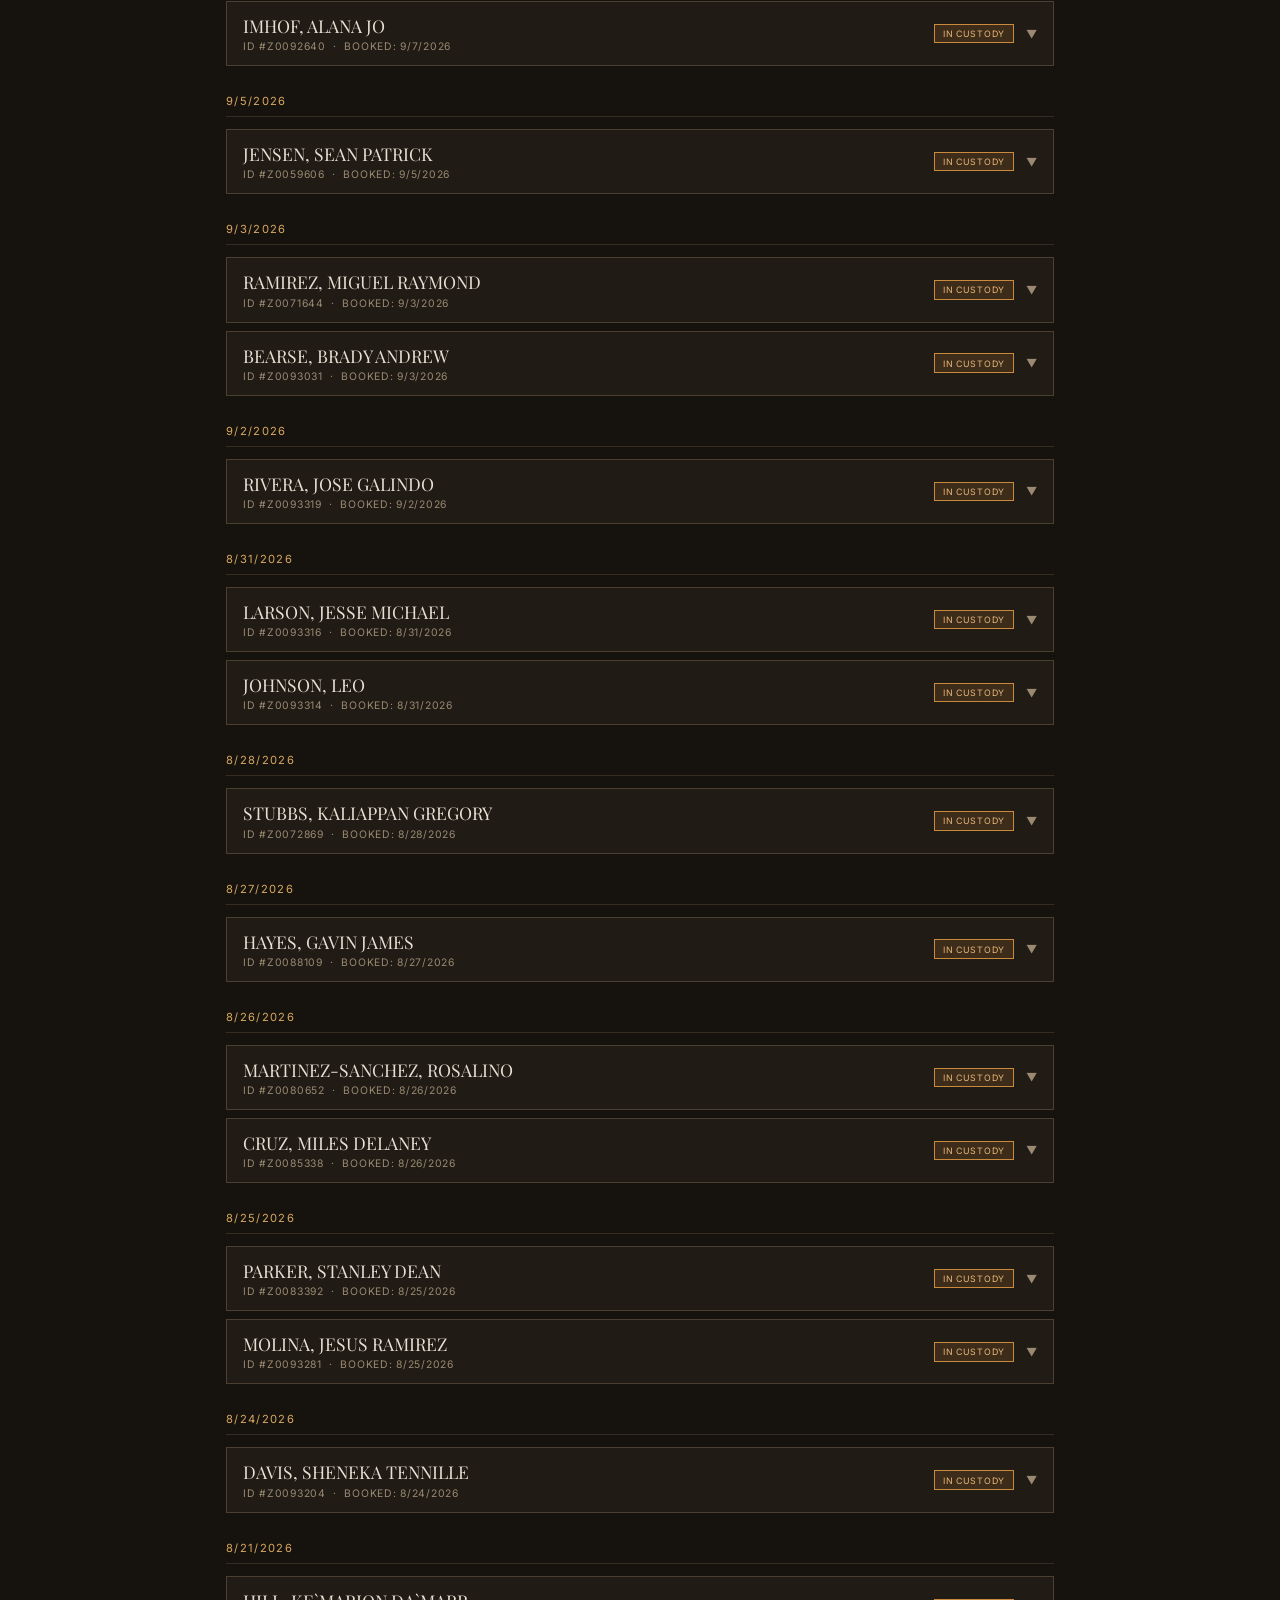
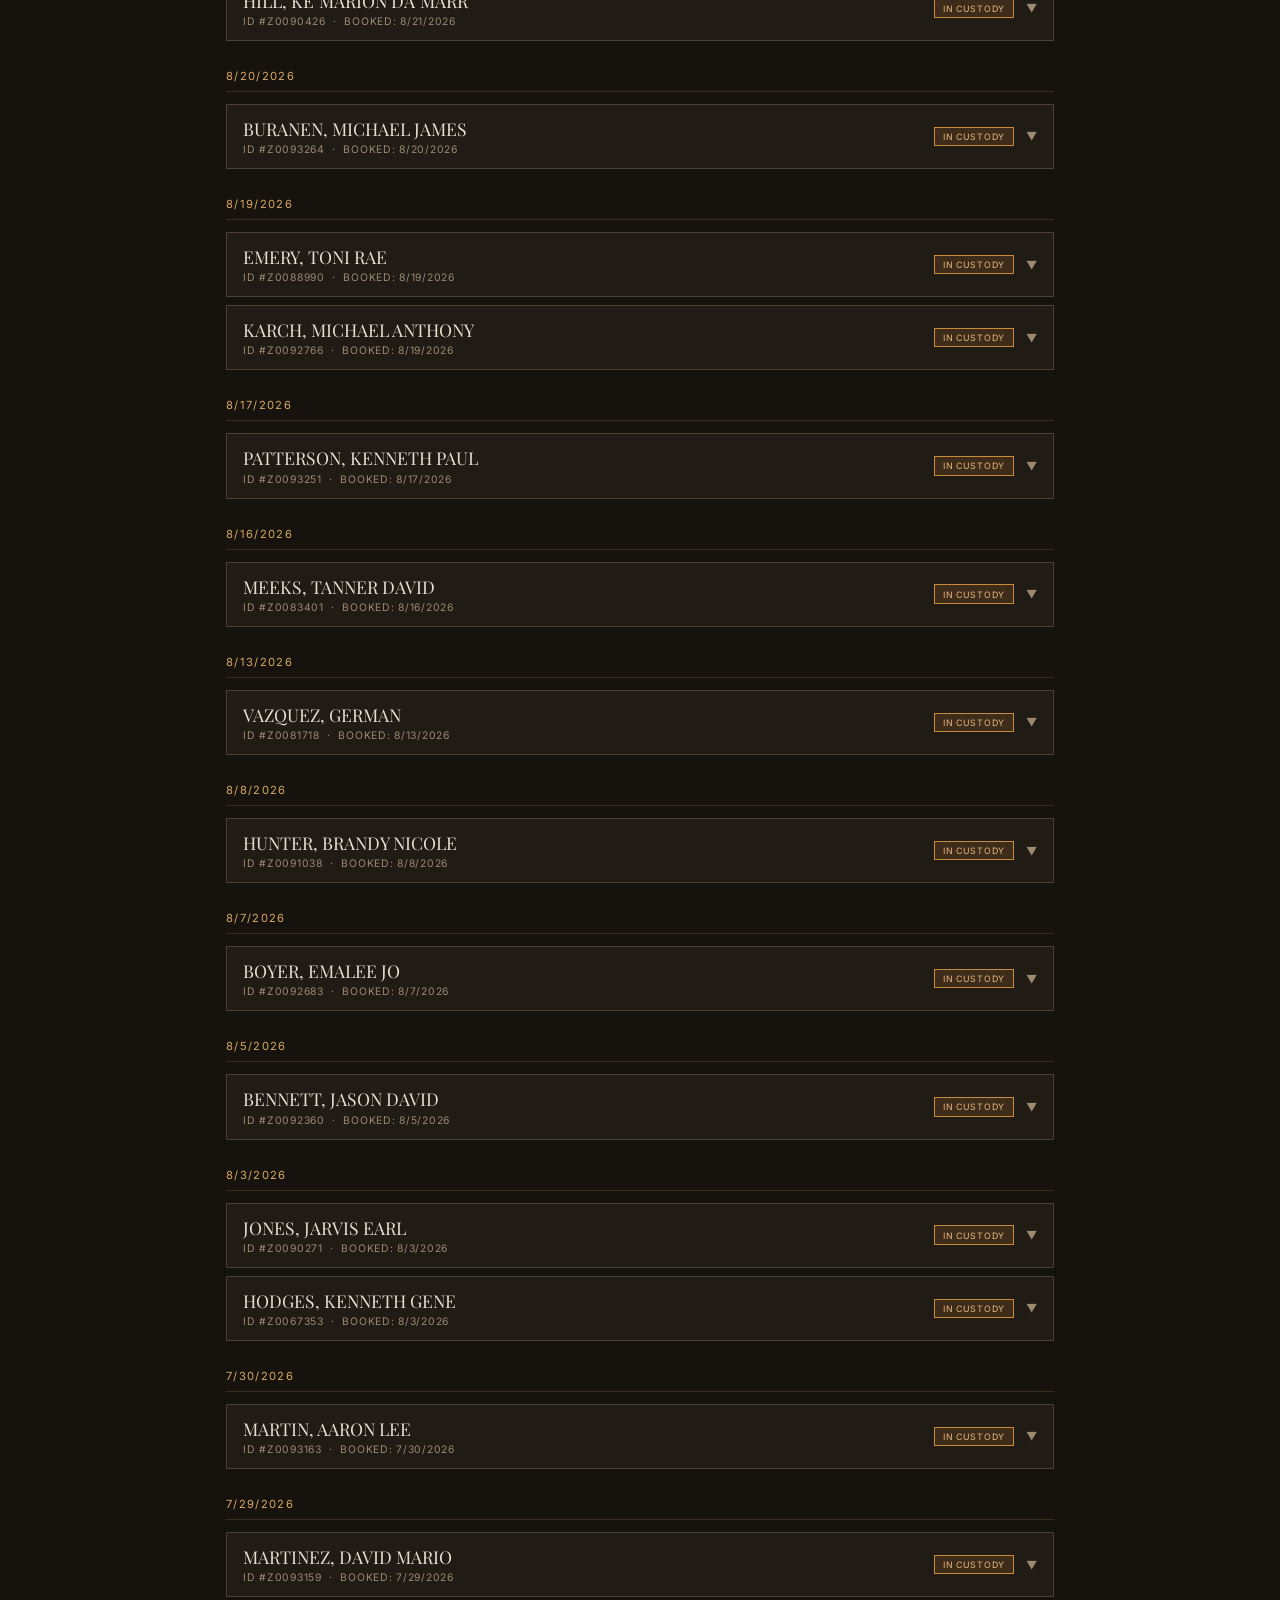
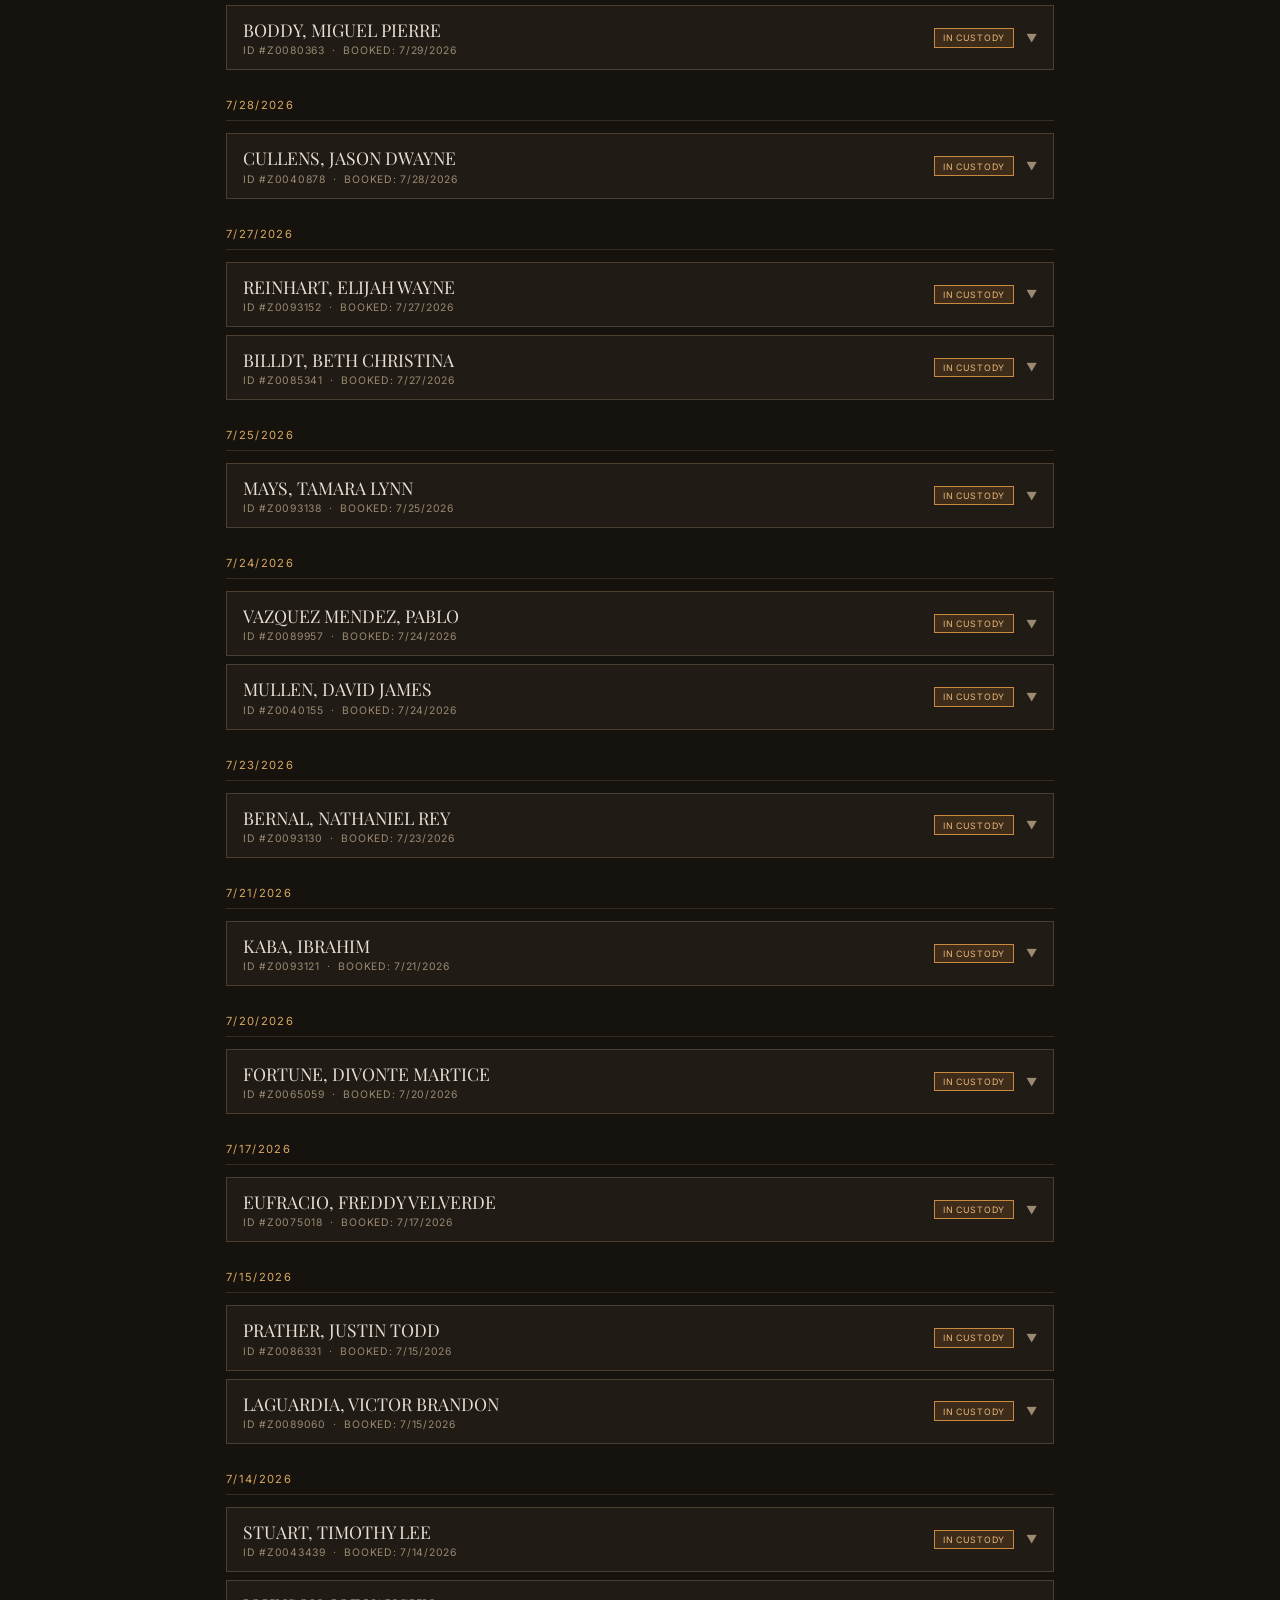
==== commit cca0caa8: "deploy: 487b13a5aaafb2d86775abfa06d9b78ef801f3d0" ====
--- a/index.html
+++ b/index.html
@@ -3,22 +3,21 @@
 
   <head>
 
-      <!-- Google tag (gtag.js) -->
-    <script async src="https://www.googletagmanager.com/gtag/js?id=G-G9LE38S1WX"></script>
-    <script>
-      window.dataLayer = window.dataLayer || [];
-      function gtag(){dataLayer.push(arguments);}
-      gtag('js', new Date());
-
-      gtag('config', 'G-G9LE38S1WX');
-    </script>
 
     <meta charset="UTF-8" />
     <link rel="icon" type="image/svg+xml" href="./favicon.svg" />
     <meta name="viewport" content="width=device-width, initial-scale=1.0" />
     <title>Thurston County Jail Roster Monitor</title>
-    <script type="module" crossorigin src="./assets/index-dbbc6dae.js"></script>
-    <link rel="stylesheet" href="./assets/index-a0795ba2.css">
+    <!-- Google tag (gtag.js): one GA4 property for wajaildata.org + all county monitors -->
+    <script async src="https://www.googletagmanager.com/gtag/js?id=G-LD86GBGC48"></script>
+    <script>
+      window.dataLayer = window.dataLayer || [];
+      function gtag(){dataLayer.push(arguments);}
+      gtag('js', new Date());
+      gtag('config', 'G-LD86GBGC48', { content_group: 'thurston' });
+    </script>
+    <script type="module" crossorigin src="./assets/index-128d376f.js"></script>
+    <link rel="stylesheet" href="./assets/index-846c8295.css">
   </head>
   <body>
     <div id="root"></div>
--- a/assets/index-846c8295.css
+++ b/assets/index-846c8295.css
@@ -0,0 +1 @@
+@import"https://fonts.googleapis.com/css2?family=Inter:wght@400;500&family=Playfair+Display:wght@700&display=swap";*,*:before,*:after{box-sizing:border-box;margin:0;padding:0}body{font-family:Inter,sans-serif;background:#16130F;color:#e8dfd3;min-height:100vh}.app{max-width:860px;margin:0 auto;padding:0 1rem 3rem}.header{background:#100D0A;margin:0 -1rem;padding:1.5rem 2rem;border-bottom:4px solid #A85C2E;margin-bottom:0}.header-inner{display:flex;align-items:baseline;justify-content:space-between}.header-county{font-family:Inter,sans-serif;color:#9b8a72;font-size:.7rem;letter-spacing:.12em;text-transform:uppercase;display:block;margin-bottom:.25rem}.header h1{font-family:Playfair Display,serif;color:#e8dfd3;font-size:2.5rem;font-weight:700;letter-spacing:.02em;line-height:1}.header-sub{font-family:Inter,sans-serif;color:#9b8a72;font-size:.65rem;letter-spacing:.08em;text-transform:uppercase}.statbar{background:#A85C2E;margin:0 -1rem 2rem;padding:.6rem 2rem;display:flex;gap:2rem}.stat-num{color:#f5ede1;font-size:1.1rem;font-weight:400}.stat-label{color:#f5ede1;font-size:.6rem;text-transform:uppercase;letter-spacing:.08em;opacity:.85}.controls{display:flex;gap:1rem;align-items:center;margin-bottom:1.5rem;flex-wrap:wrap}@media (max-width: 600px){.controls{flex-direction:column;align-items:stretch}.search-input{width:100%;min-width:unset}.filter-tabs{flex-wrap:wrap}.filter-tabs a,.filter-tabs button{flex:1 1 auto;text-align:center}}.search-input{flex:1;min-width:200px;background:#201B15;border:1px solid #4A3F30;padding:.5rem .75rem;font-family:Inter,sans-serif;font-size:.85rem;color:#e8dfd3;outline:none}.search-input::placeholder{color:#9b8a72}.search-input:focus{border-color:#c98a3e}.filter-tabs{display:flex;gap:.5rem}.filter-tabs a,.filter-tabs button{background:#201B15;border:1px solid #4A3F30;padding:.4rem .9rem;font-family:Playfair Display,serif;font-size:.85rem;color:#c4b29a;cursor:pointer;text-decoration:none;display:inline-block}.filter-tabs a.active,.filter-tabs button.active{background:#A85C2E;color:#f5ede1;border-color:#a85c2e}.date-separator{font-size:.7rem;text-transform:uppercase;letter-spacing:.12em;color:#d9a860;padding:.5rem 0;margin-top:1.25rem;border-bottom:1px solid #362D22;margin-bottom:.75rem}.log-count{font-size:.65rem;text-transform:uppercase;letter-spacing:.1em;color:#9b8a72;margin-bottom:.75rem}.empty,.loading{text-align:center;color:#9b8a72;font-size:.85rem;padding:3rem}.card{border:1px solid #4A3F30;margin-bottom:.5rem;background:#201B15}.card-released{opacity:.6}.card-header{display:flex;justify-content:space-between;align-items:center;padding:.75rem 1rem;cursor:pointer;gap:1rem}.card-header:hover{background:#2A241C}.card-name{font-family:Playfair Display,serif;font-size:1.1rem;color:#e8dfd3;margin-bottom:.2rem}.card-meta{font-size:.65rem;color:#9b8a72;text-transform:uppercase;letter-spacing:.07em}.card-right{display:flex;align-items:center;gap:.75rem;flex-shrink:0}.card-toggle{color:#9b8a72;font-size:.7rem}.badge{font-size:.55rem;text-transform:uppercase;letter-spacing:.08em;padding:.2rem .5rem;border:1px solid}.badge-custody{background:#3E2C1A;border-color:#c98a3e;color:#e6b87a}.badge-released{background:#201B15;border-color:#4a3f30;color:#9b8a72}.card-body{padding:0 1rem 1rem;border-top:1px solid #4A3F30}.card-release-row{font-size:.75rem;color:#9b8a72;padding:.5rem 0;border-bottom:1px solid #362D22;margin-bottom:.75rem}.charges-title{font-size:.65rem;text-transform:uppercase;letter-spacing:.1em;color:#9b8a72;margin-bottom:.5rem;border-top:1px solid #362D22;padding-top:.75rem}.charge-row{padding:.5rem 0;border-bottom:1px solid #362D22}.charge-row:last-child{border-bottom:none}.charge-violation{font-size:.8rem;color:#e8dfd3;margin-bottom:.2rem}.charge-pending{font-size:.75rem;color:#9b8a72;font-style:italic}.card-time-held,.card-time-held-detail{color:#d9a860}.charge-bail,.charge-court,.charge-agency{font-size:.68rem;color:#9b8a72;margin-top:.15rem}.history-log{background:#201B15;border:1px solid #4A3F30;padding:1.5rem}.history-header{text-align:center;margin-bottom:2rem;padding-bottom:1rem;border-bottom:2px solid #4A3F30}.history-header h2{font-size:1.3rem;color:#e8dfd3;margin:.5rem 0}.history-subtitle{font-size:.75rem;color:#9b8a72;text-transform:uppercase;letter-spacing:.05em}.back-link{display:inline-block;font-family:Playfair Display,serif;font-size:.8rem;color:#9b8a72;text-decoration:none;margin-bottom:.5rem}.back-link:hover{color:#e8dfd3}.history-day{margin-bottom:2rem;padding-bottom:1.5rem;border-bottom:1px solid #362D22}.history-day:last-child{border-bottom:none}.history-date{font-size:.9rem;font-weight:700;color:#e8dfd3;margin-bottom:1rem;padding:.3rem .75rem;background:#16130F;display:inline-block}.history-section{margin-bottom:1.5rem}.history-section:last-child{margin-bottom:0}.history-section-title{font-size:.7rem;font-weight:700;color:#c98a3e;text-transform:uppercase;letter-spacing:.1em;margin-bottom:.75rem;padding-left:.5rem;border-left:3px solid #C98A3E}.history-list{list-style:none;padding:0;margin:0}.history-item{padding:.5rem .75rem;margin-bottom:.5rem;background:#24201A;border-left:2px solid #4A3F30}.history-item:hover{background:#2A241C}.history-name{display:block;font-family:Playfair Display,serif;font-size:1rem;color:#e8dfd3;margin-bottom:.25rem}.history-meta{display:block;font-size:.72rem;color:#9b8a72}.history-time-served{color:#d9a860;font-weight:500}.history-charges{display:block;margin-top:.25rem;color:#c4b29a;font-style:italic}.stats-page{padding-top:1.5rem}.stats-header{text-align:center;margin:1rem 0 2rem;padding-bottom:1rem;border-bottom:2px solid #4A3F30}.stats-header h2{font-family:Playfair Display,serif;font-size:1.6rem;color:#e8dfd3;margin:.5rem 0}.stats-note{font-size:.75rem;color:#9b8a72;margin-bottom:1rem;font-style:italic}.stats-section{margin-bottom:2.5rem}.stats-section h3{font-family:Playfair Display,serif;font-size:1.1rem;color:#d9a860;margin-bottom:1rem;padding-left:.5rem;border-left:3px solid #A85C2E}.stats-grid{display:grid;grid-template-columns:repeat(auto-fit,minmax(180px,1fr));gap:.75rem;margin-bottom:1rem}.stat-card{background:#201B15;border:1px solid #4A3F30;padding:1rem;text-align:center}.stat-card-num{font-family:Playfair Display,serif;font-size:1.6rem;color:#d9a860;line-height:1.1}.stat-card-label{font-size:.65rem;text-transform:uppercase;letter-spacing:.06em;color:#9b8a72;margin-top:.4rem}.bar-list{background:#201B15;border:1px solid #4A3F30;padding:1rem}.bar-row{display:grid;grid-template-columns:minmax(120px,220px) 1fr auto;align-items:center;gap:.75rem;padding:.4rem 0}.bar-label{font-size:.8rem;color:#e8dfd3}.bar-track{height:8px;background:#16130F;border:1px solid #362D22}.bar-fill{height:100%;background:#A85C2E}.bar-count{font-size:.8rem;color:#d9a860;min-width:60px;text-align:right}.table-wrap{overflow-x:auto;background:#201B15;border:1px solid #4A3F30}.stats-table{width:100%;border-collapse:collapse;font-size:.78rem}.stats-table th,.stats-table td{padding:.5rem .75rem;text-align:left;border-bottom:1px solid #362D22;white-space:nowrap}.stats-table th{color:#d9a860;text-transform:uppercase;font-size:.65rem;letter-spacing:.06em;background:#16130F}.stats-table.sortable th{cursor:pointer;-webkit-user-select:none;user-select:none}.stats-table.sortable th:hover{color:#f5ede1}.stats-table td:last-child,.stats-table th:last-child{white-space:normal}.stats-table tbody tr:hover{background:#2A241C}.stats-footer{text-align:center;margin-top:2rem}@media (max-width: 600px){.bar-row{grid-template-columns:1fr auto;grid-template-areas:"label label" "track count";row-gap:.3rem}.bar-label{grid-area:label}.bar-track{grid-area:track}.bar-count{grid-area:count;text-align:right}}.contact-footer{max-width:900px;margin:2.5rem auto 0;padding:1rem 1rem 2rem;text-align:center;font-size:.75rem;opacity:.7}.contact-footer a{color:inherit;text-decoration:underline}
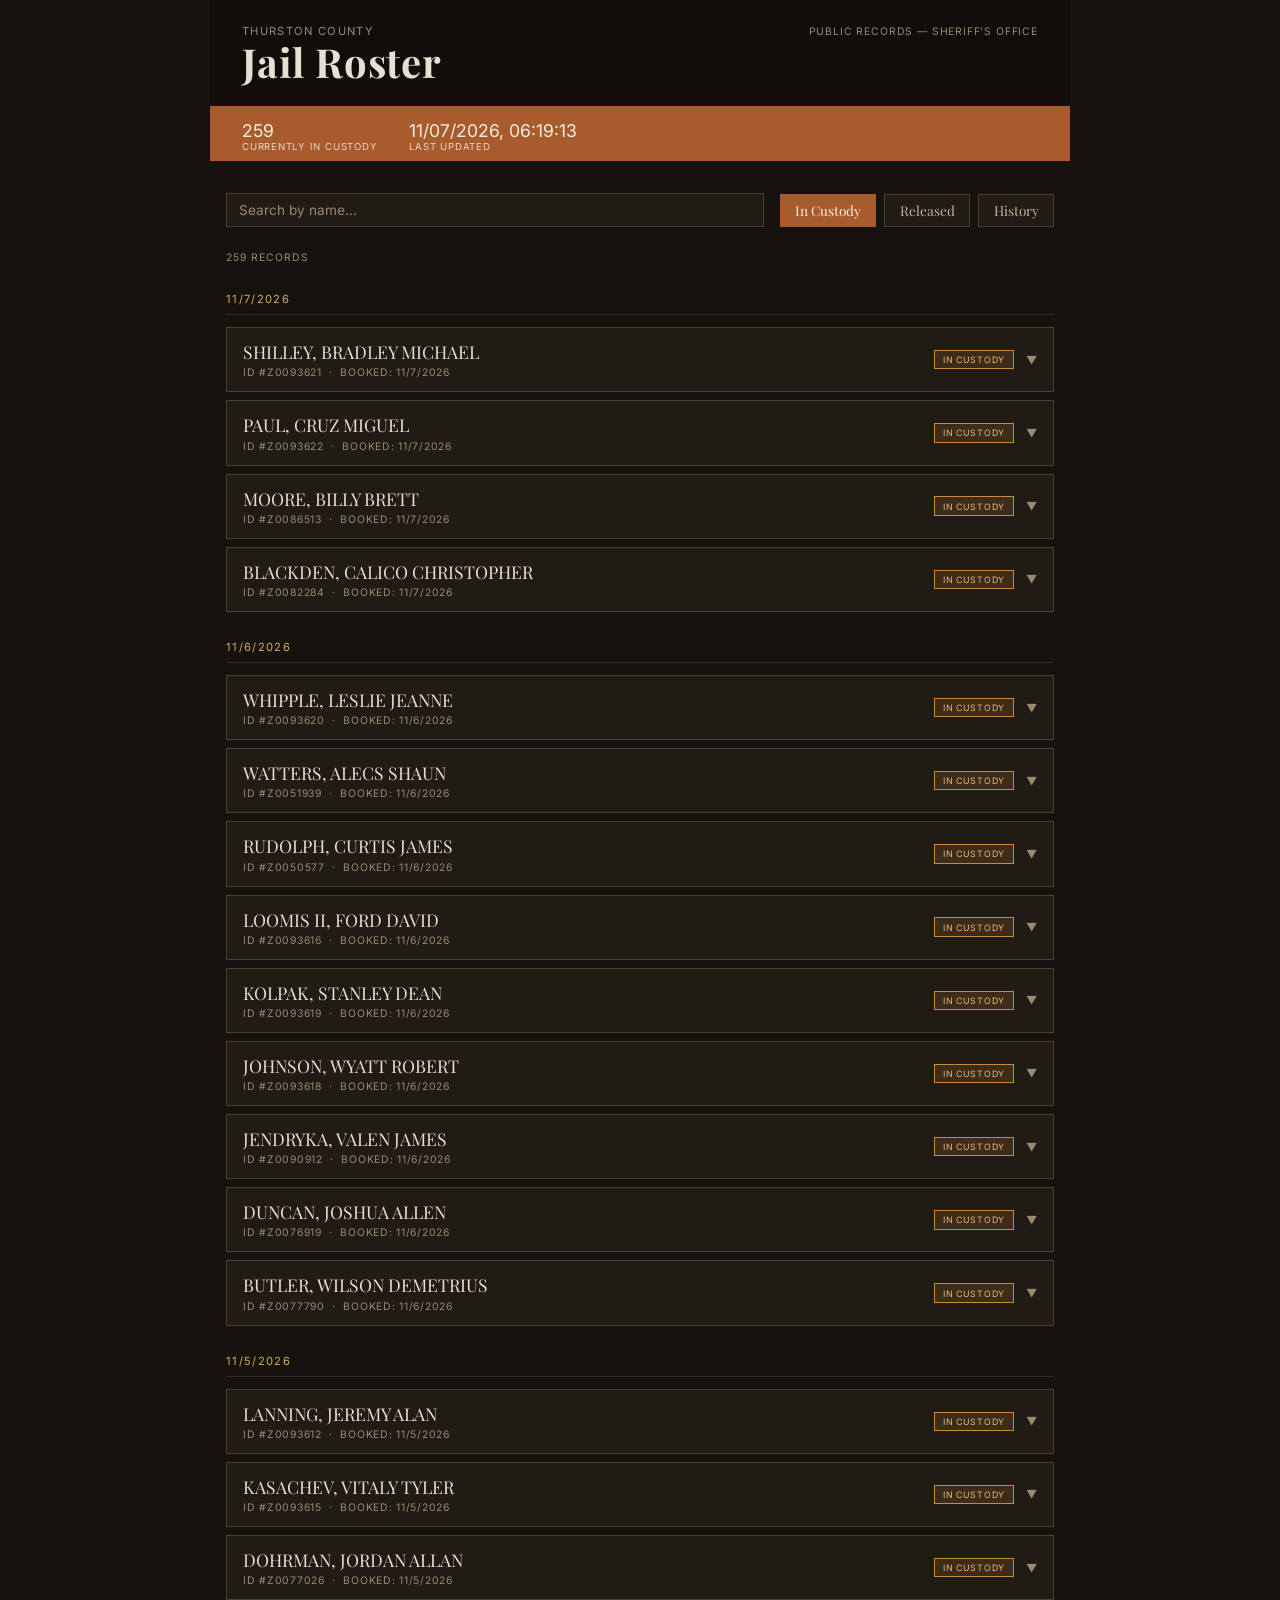
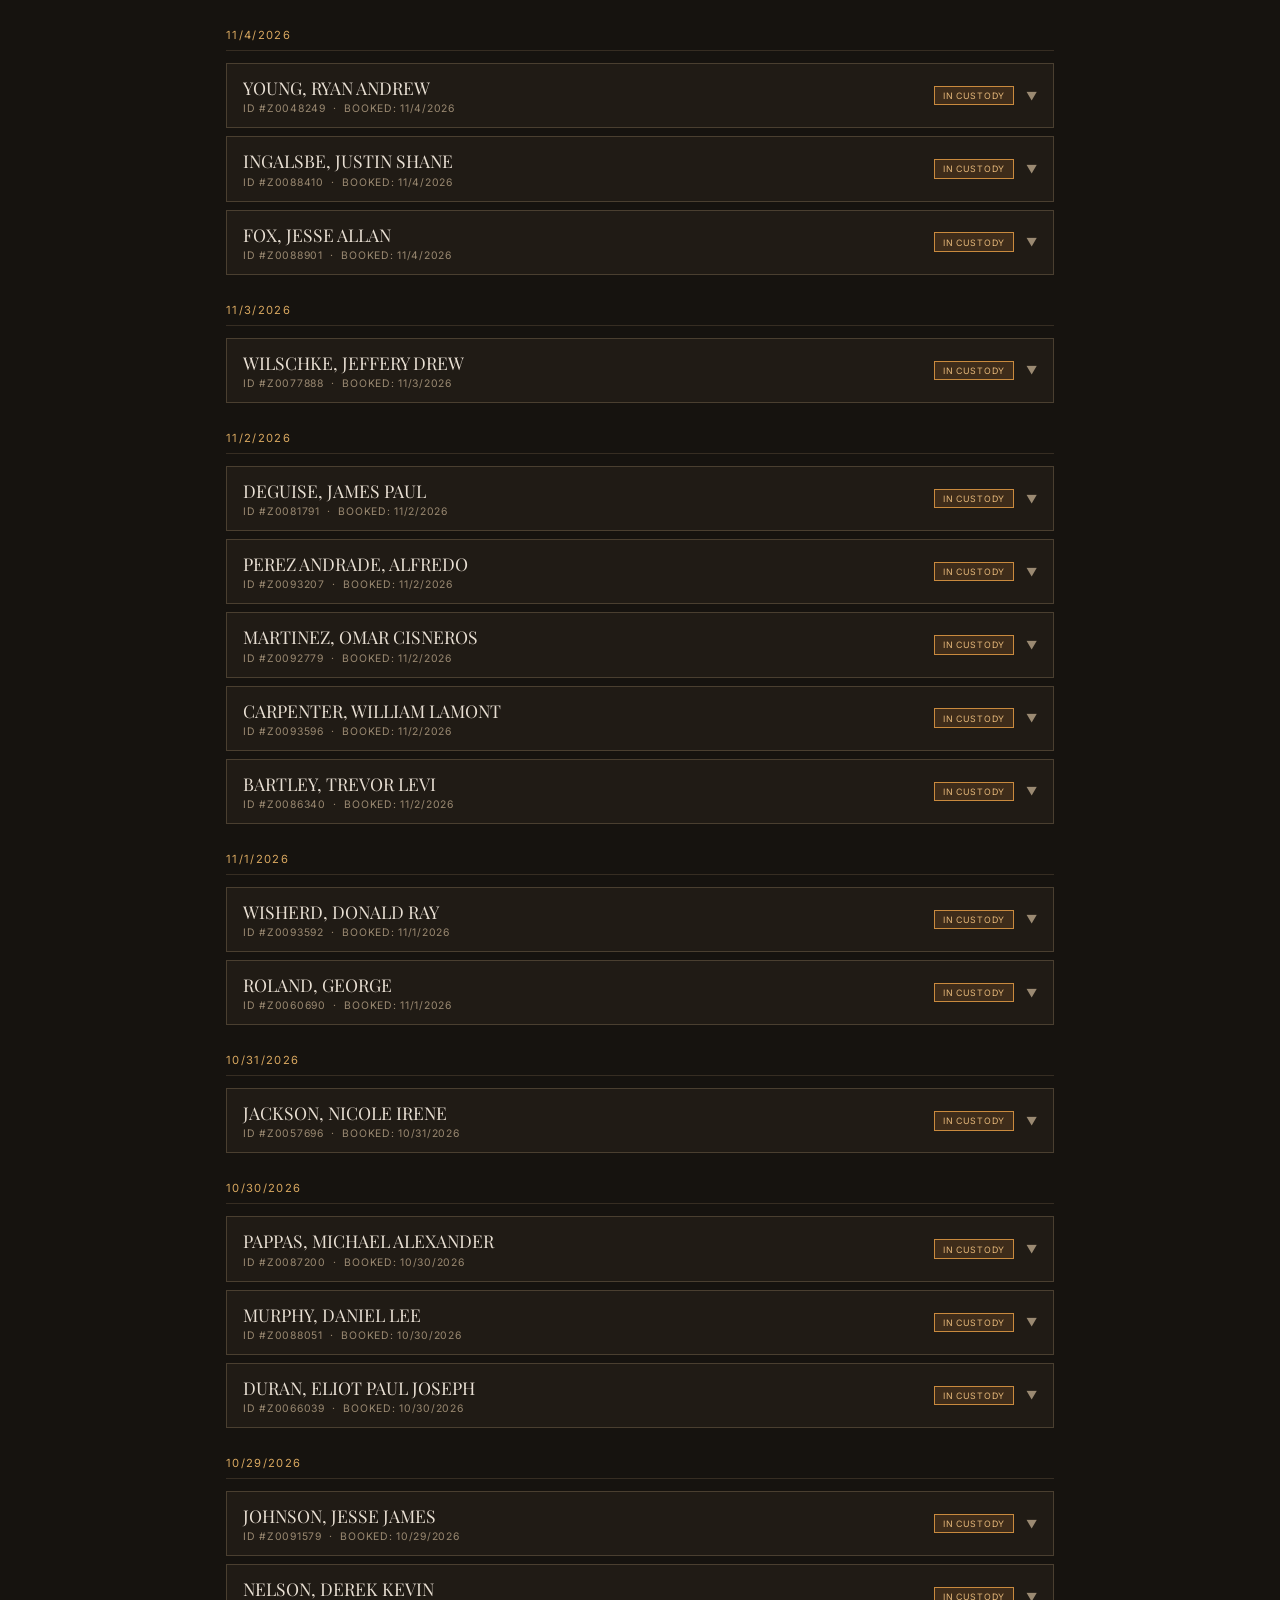
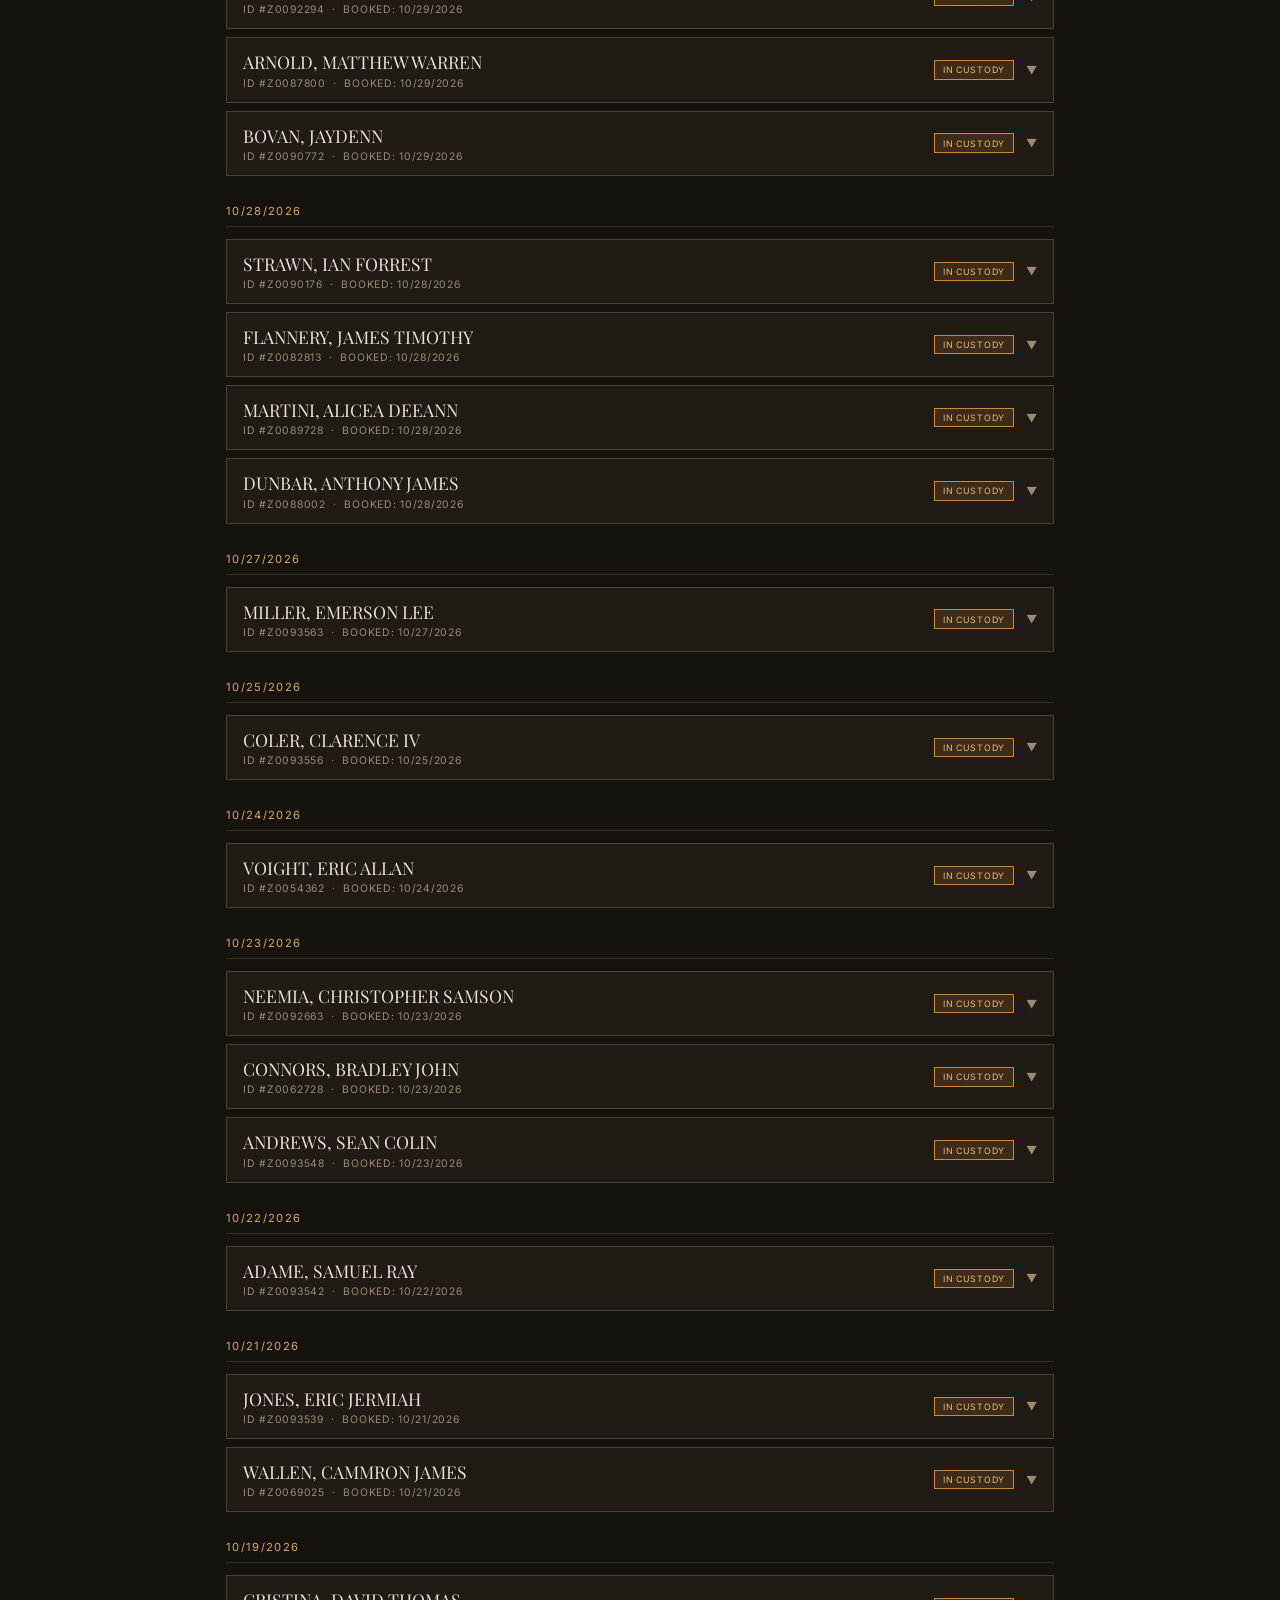
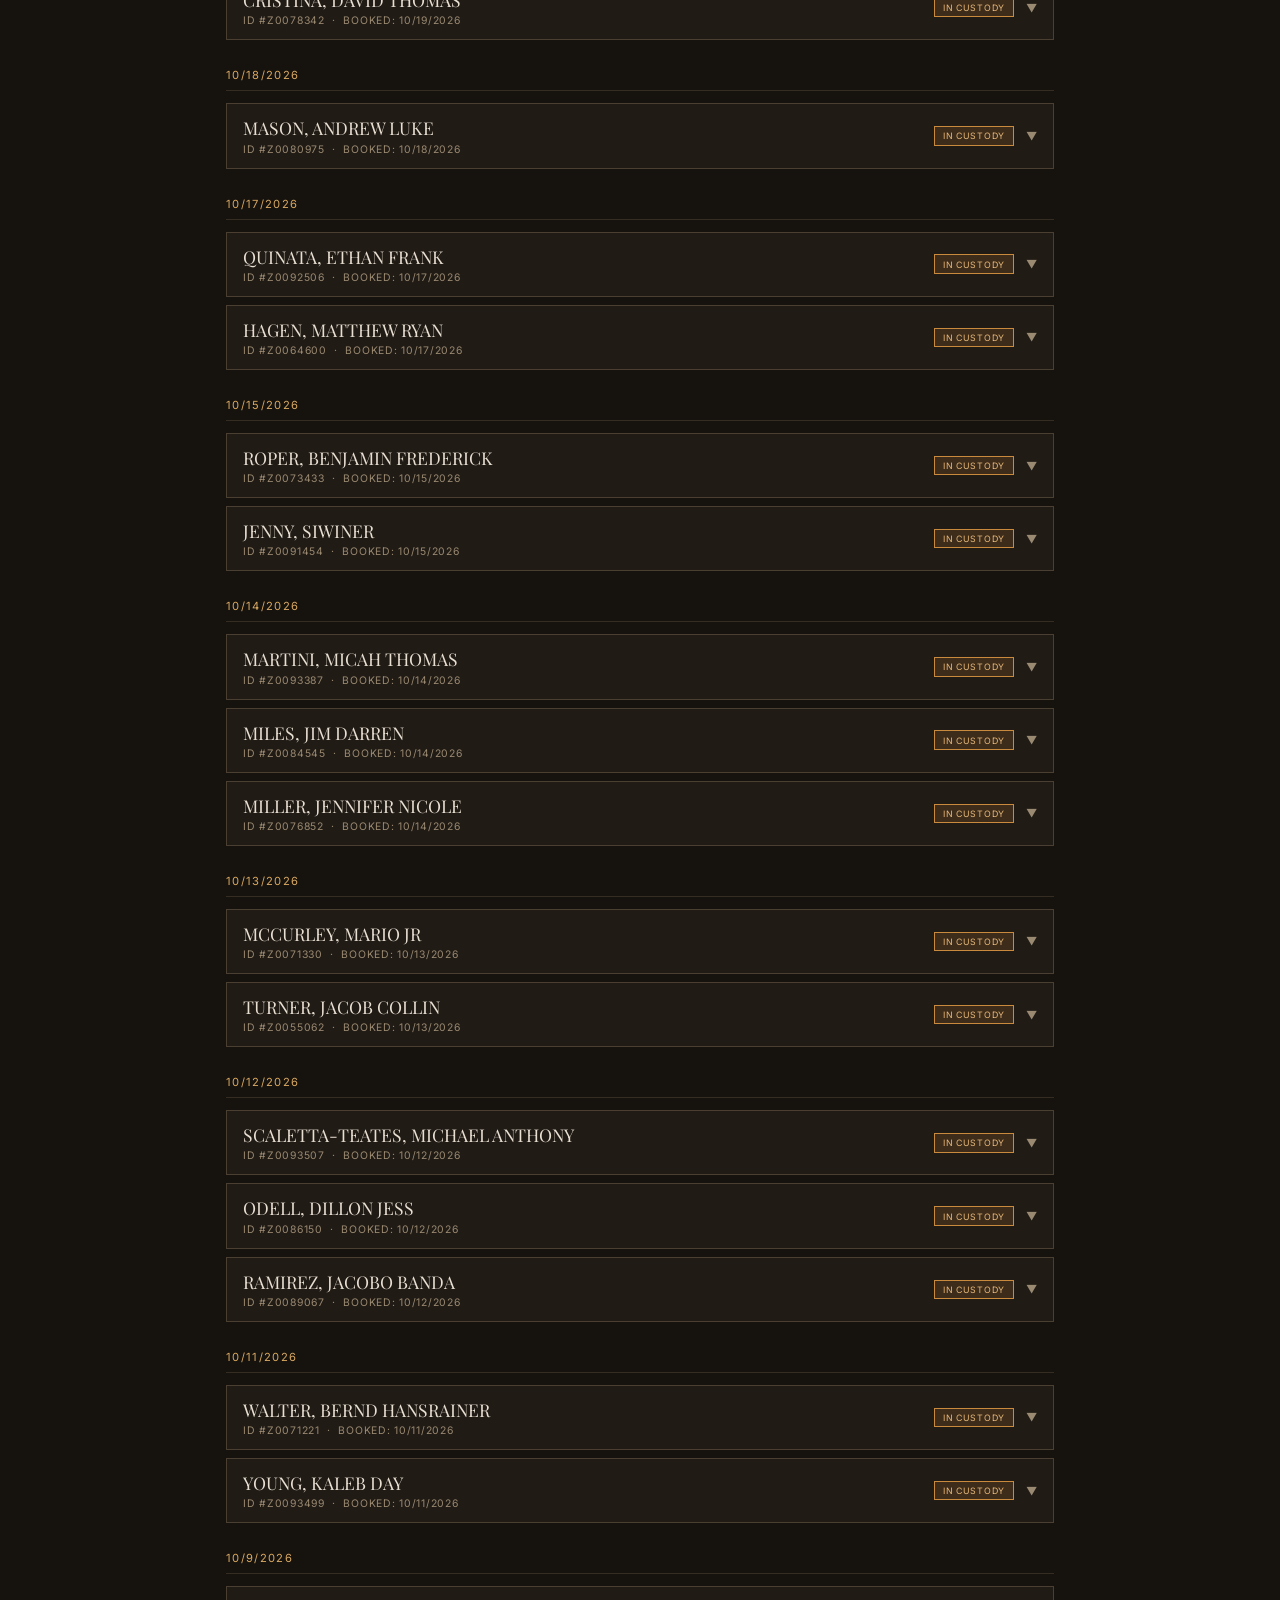
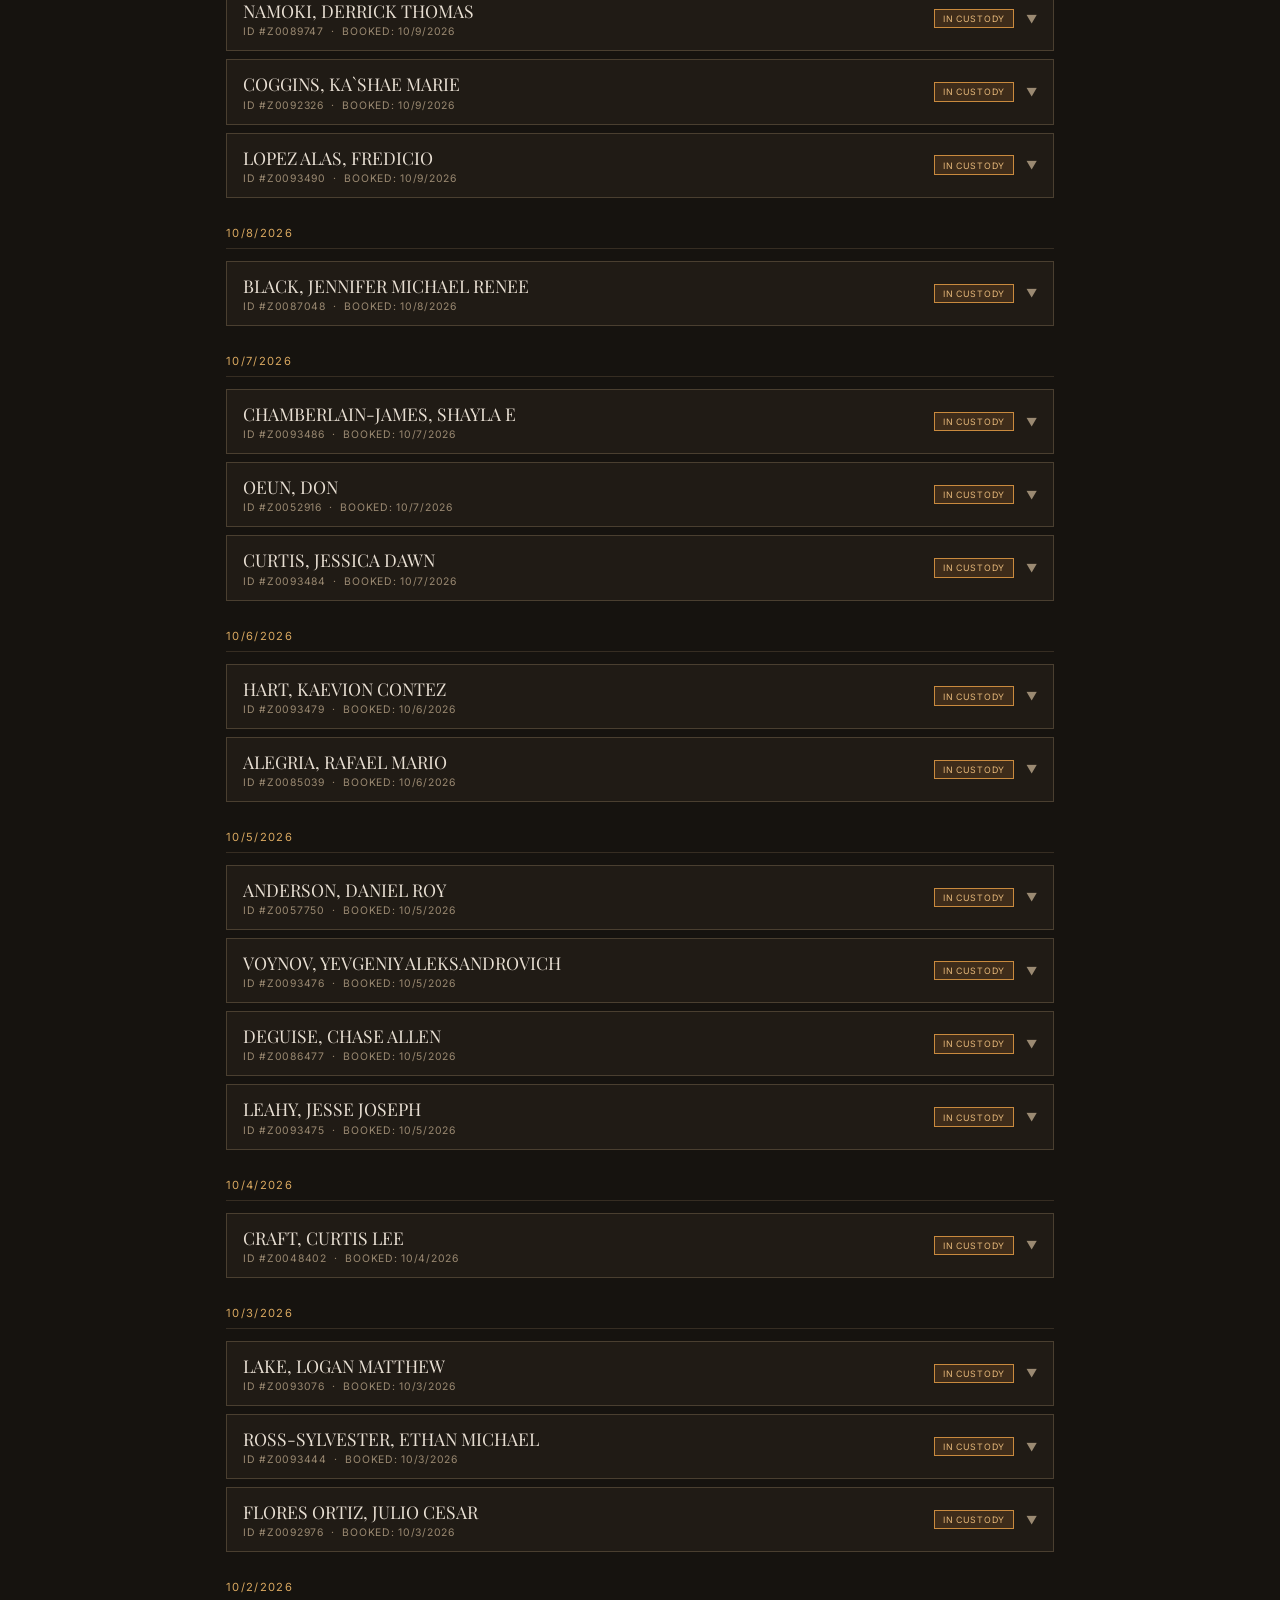
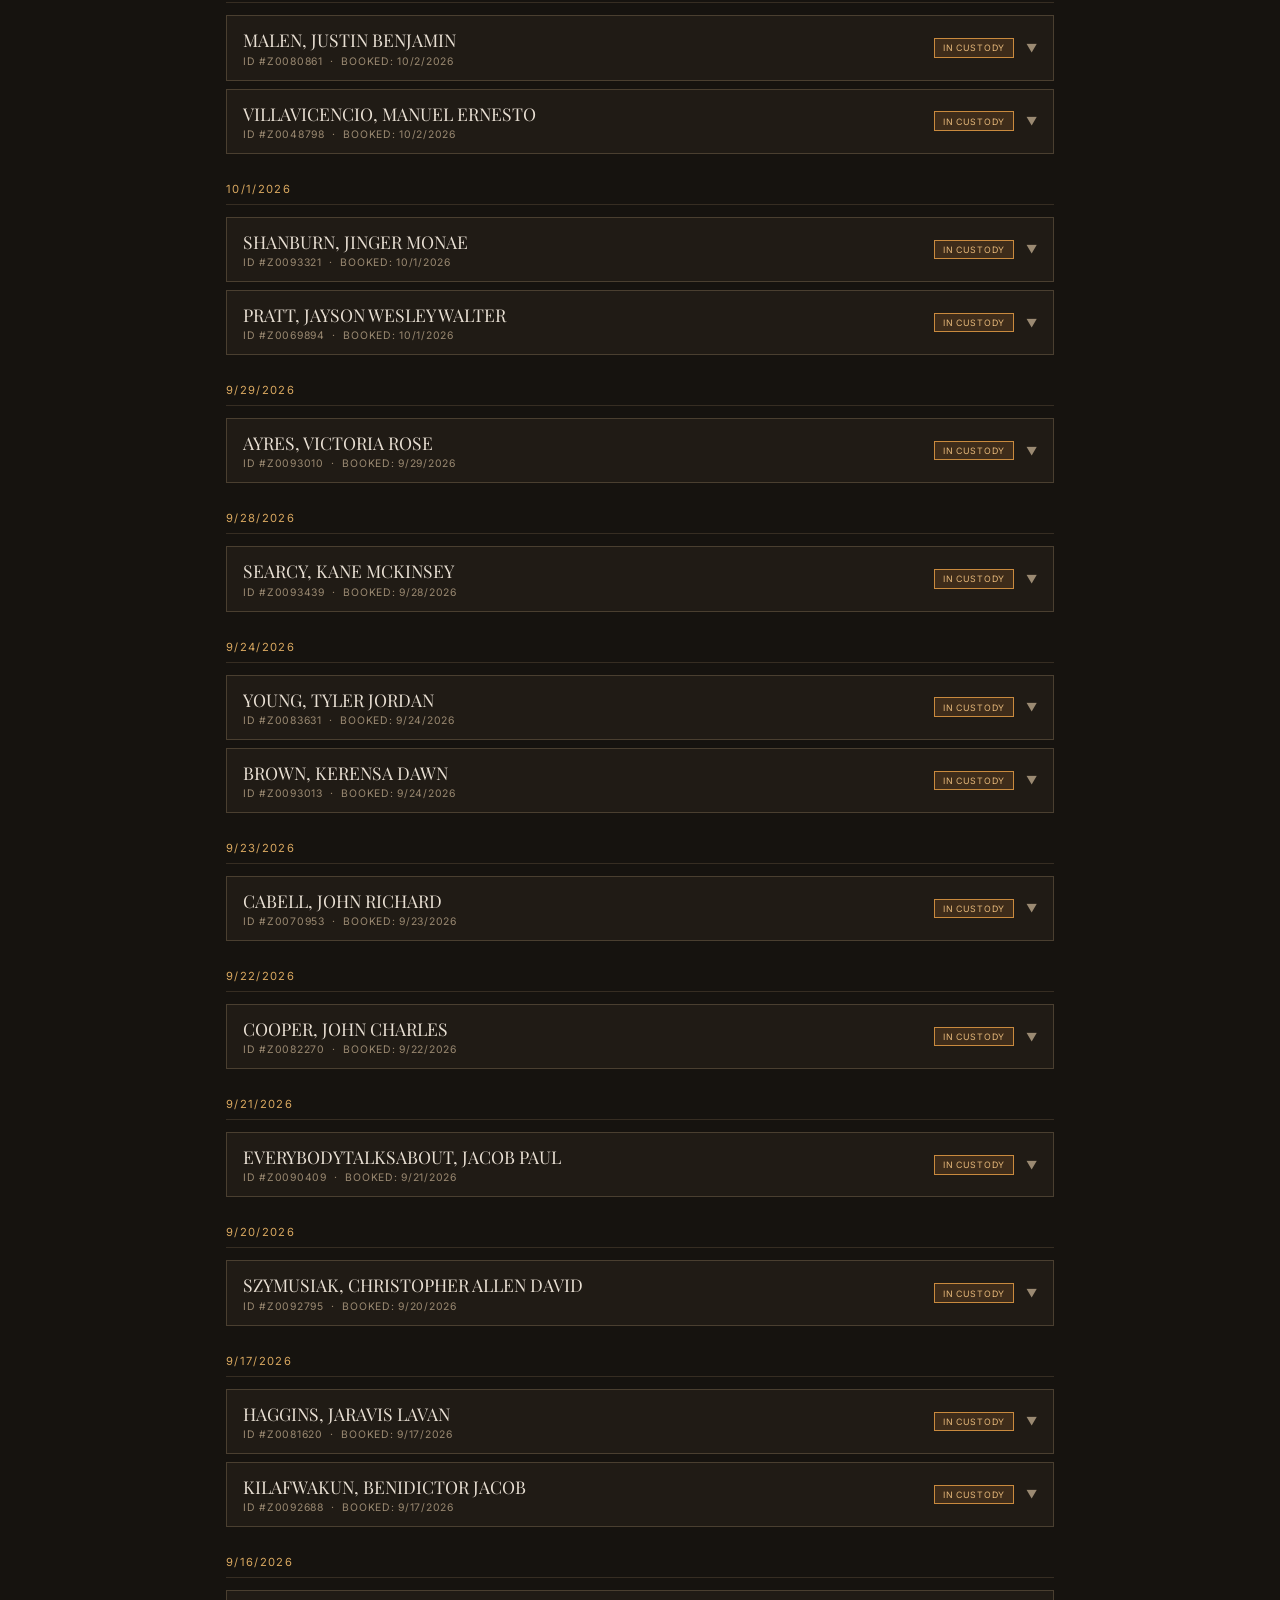
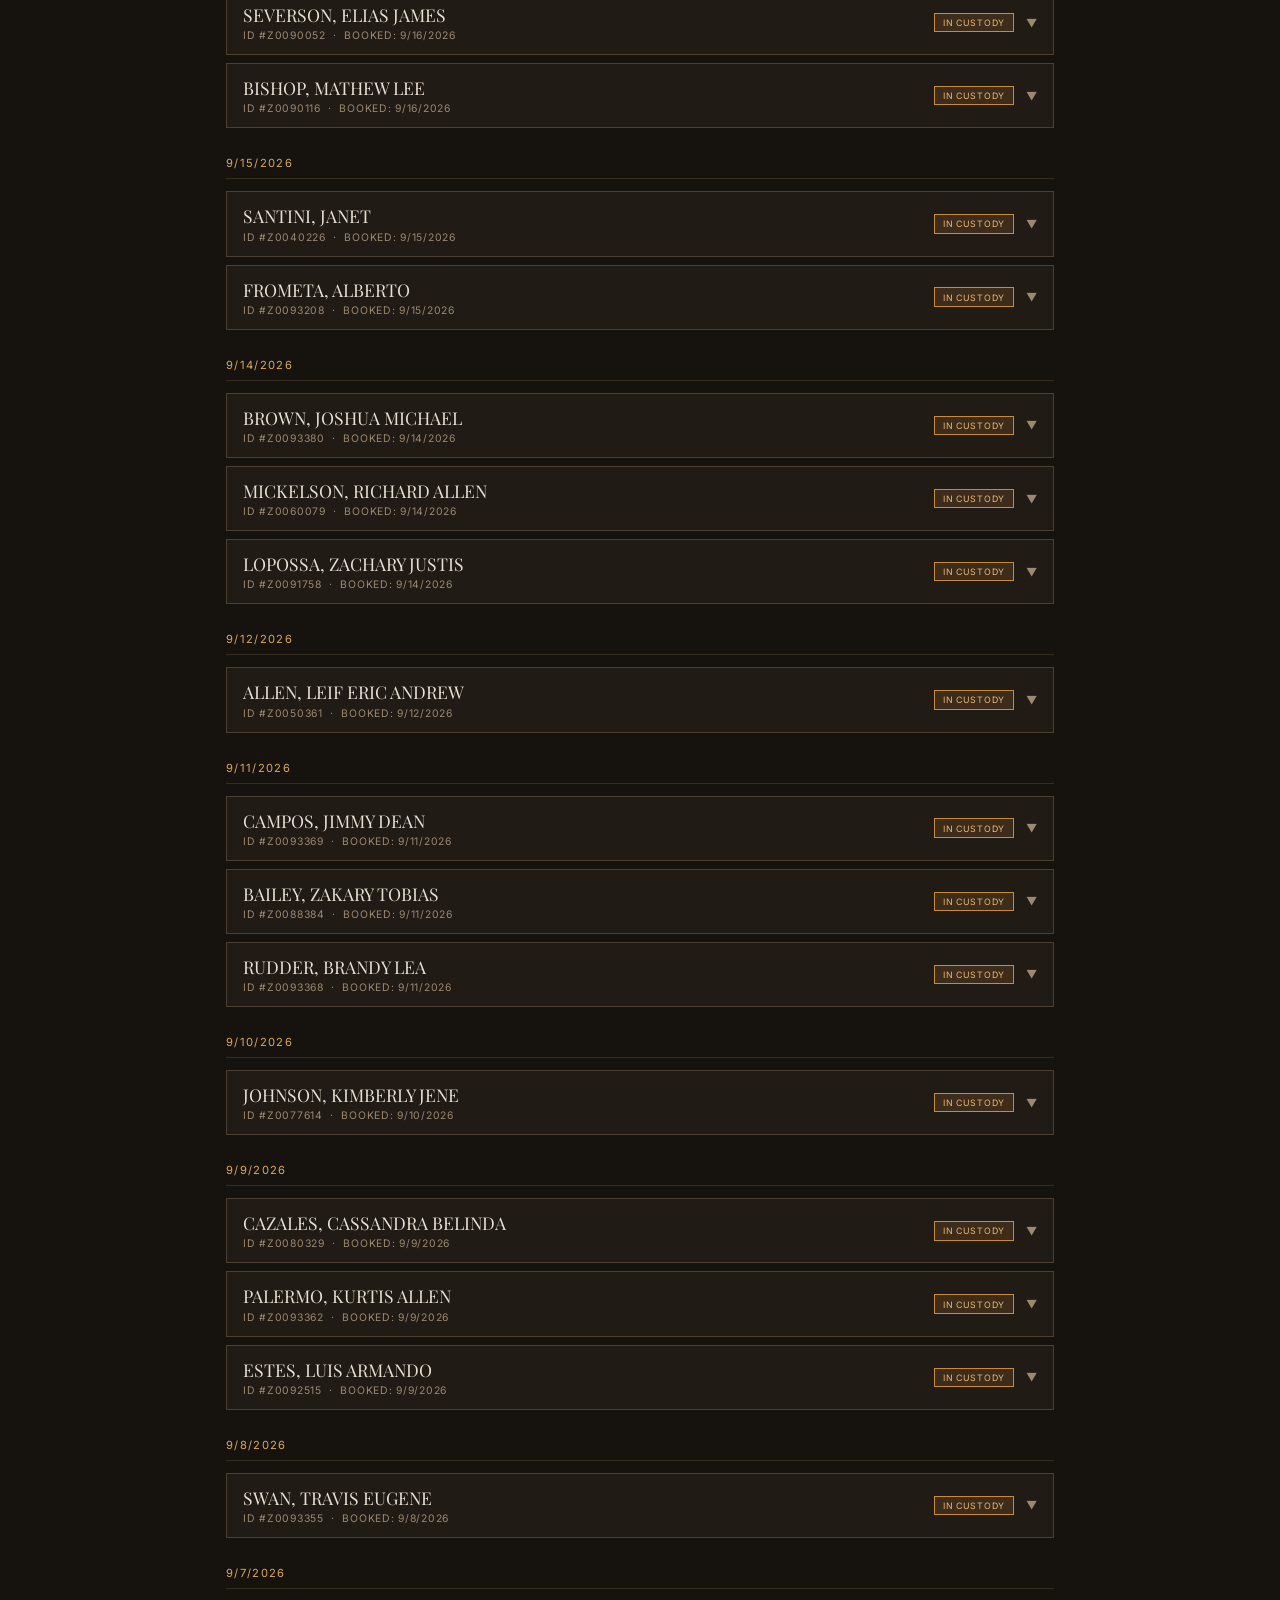
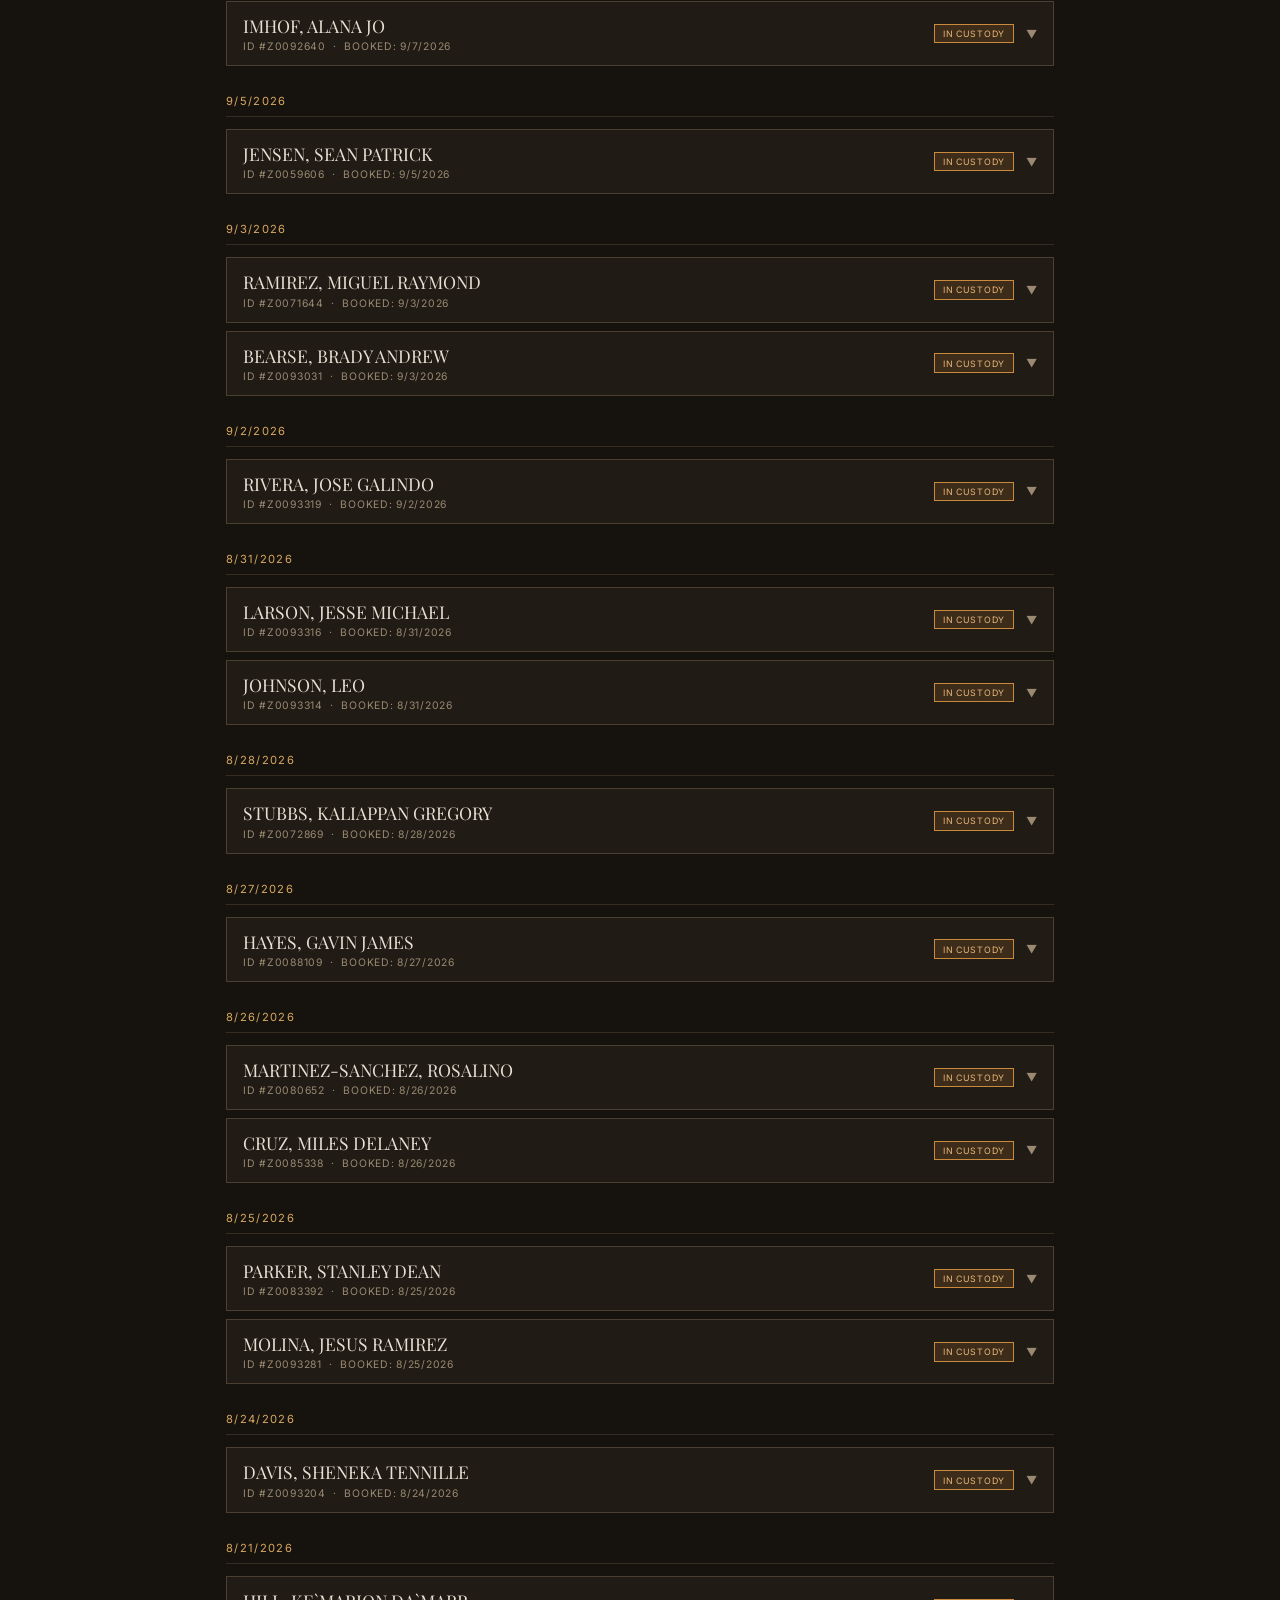
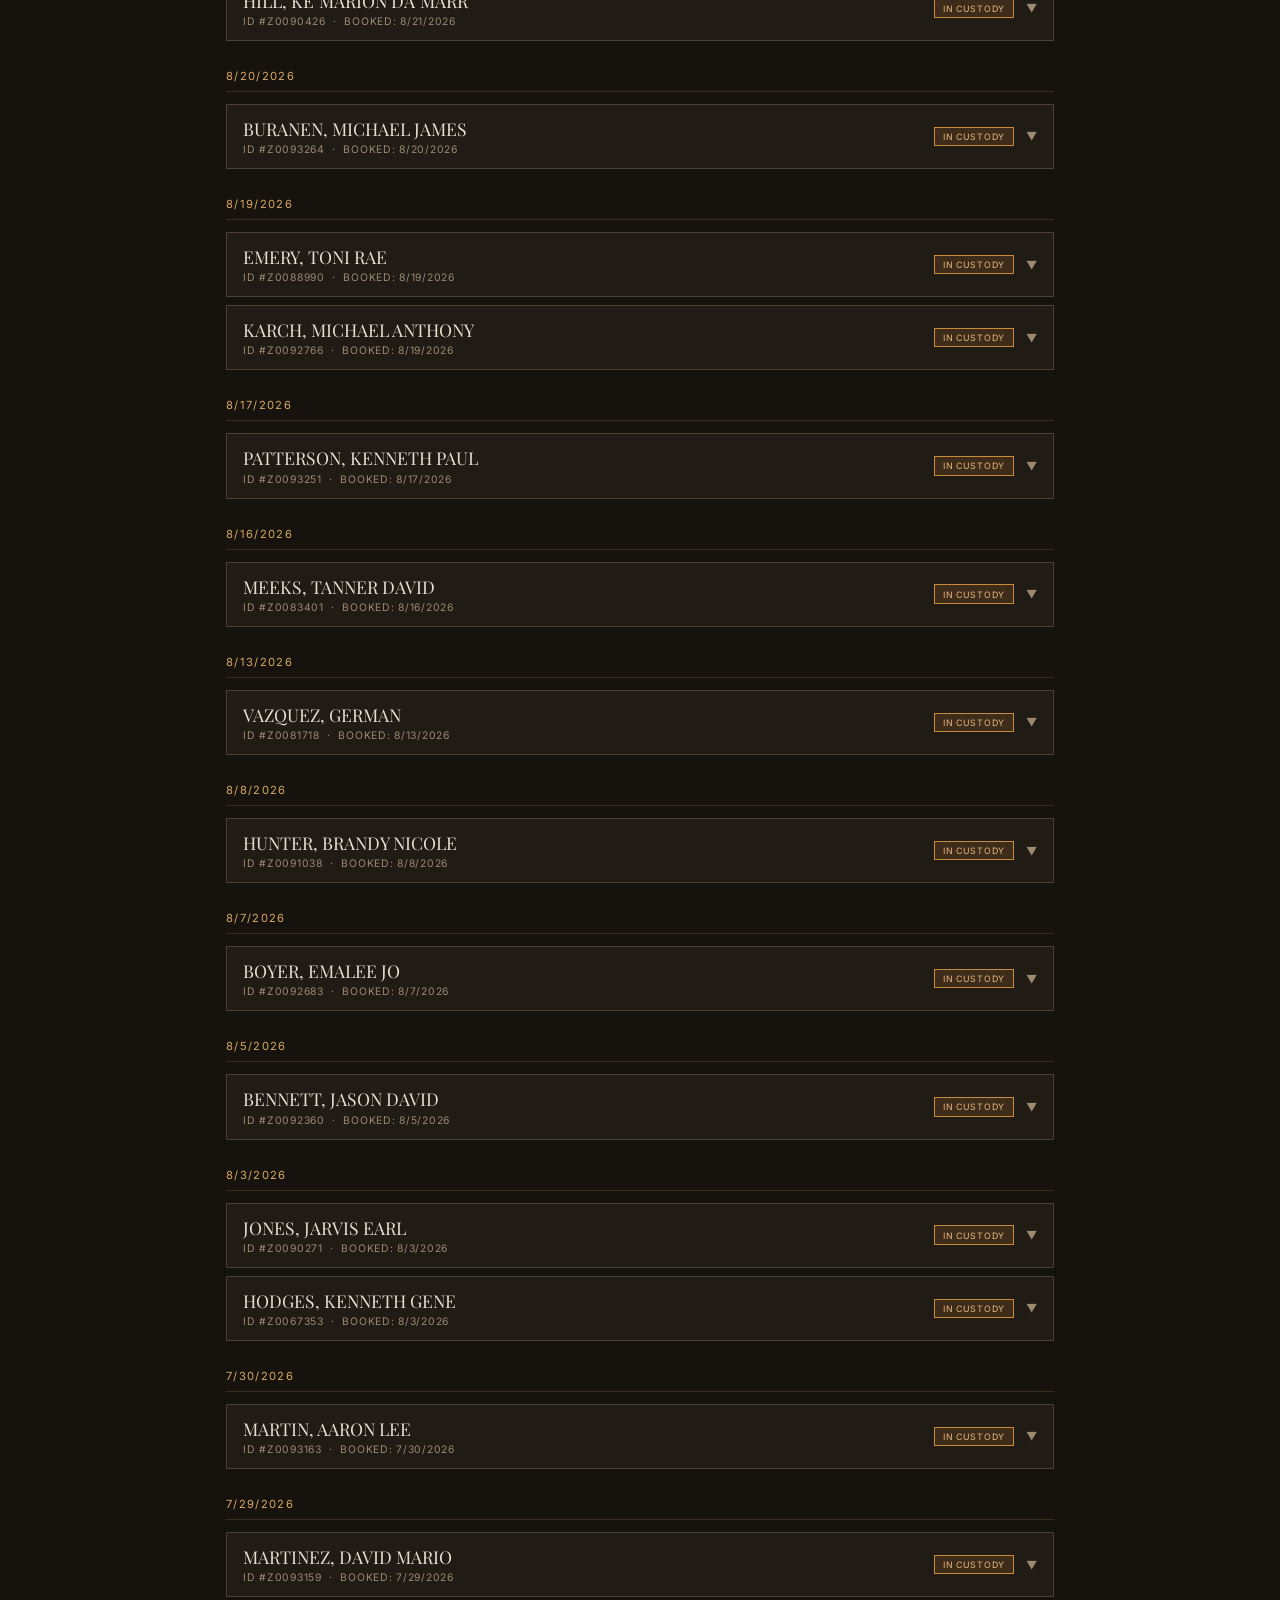
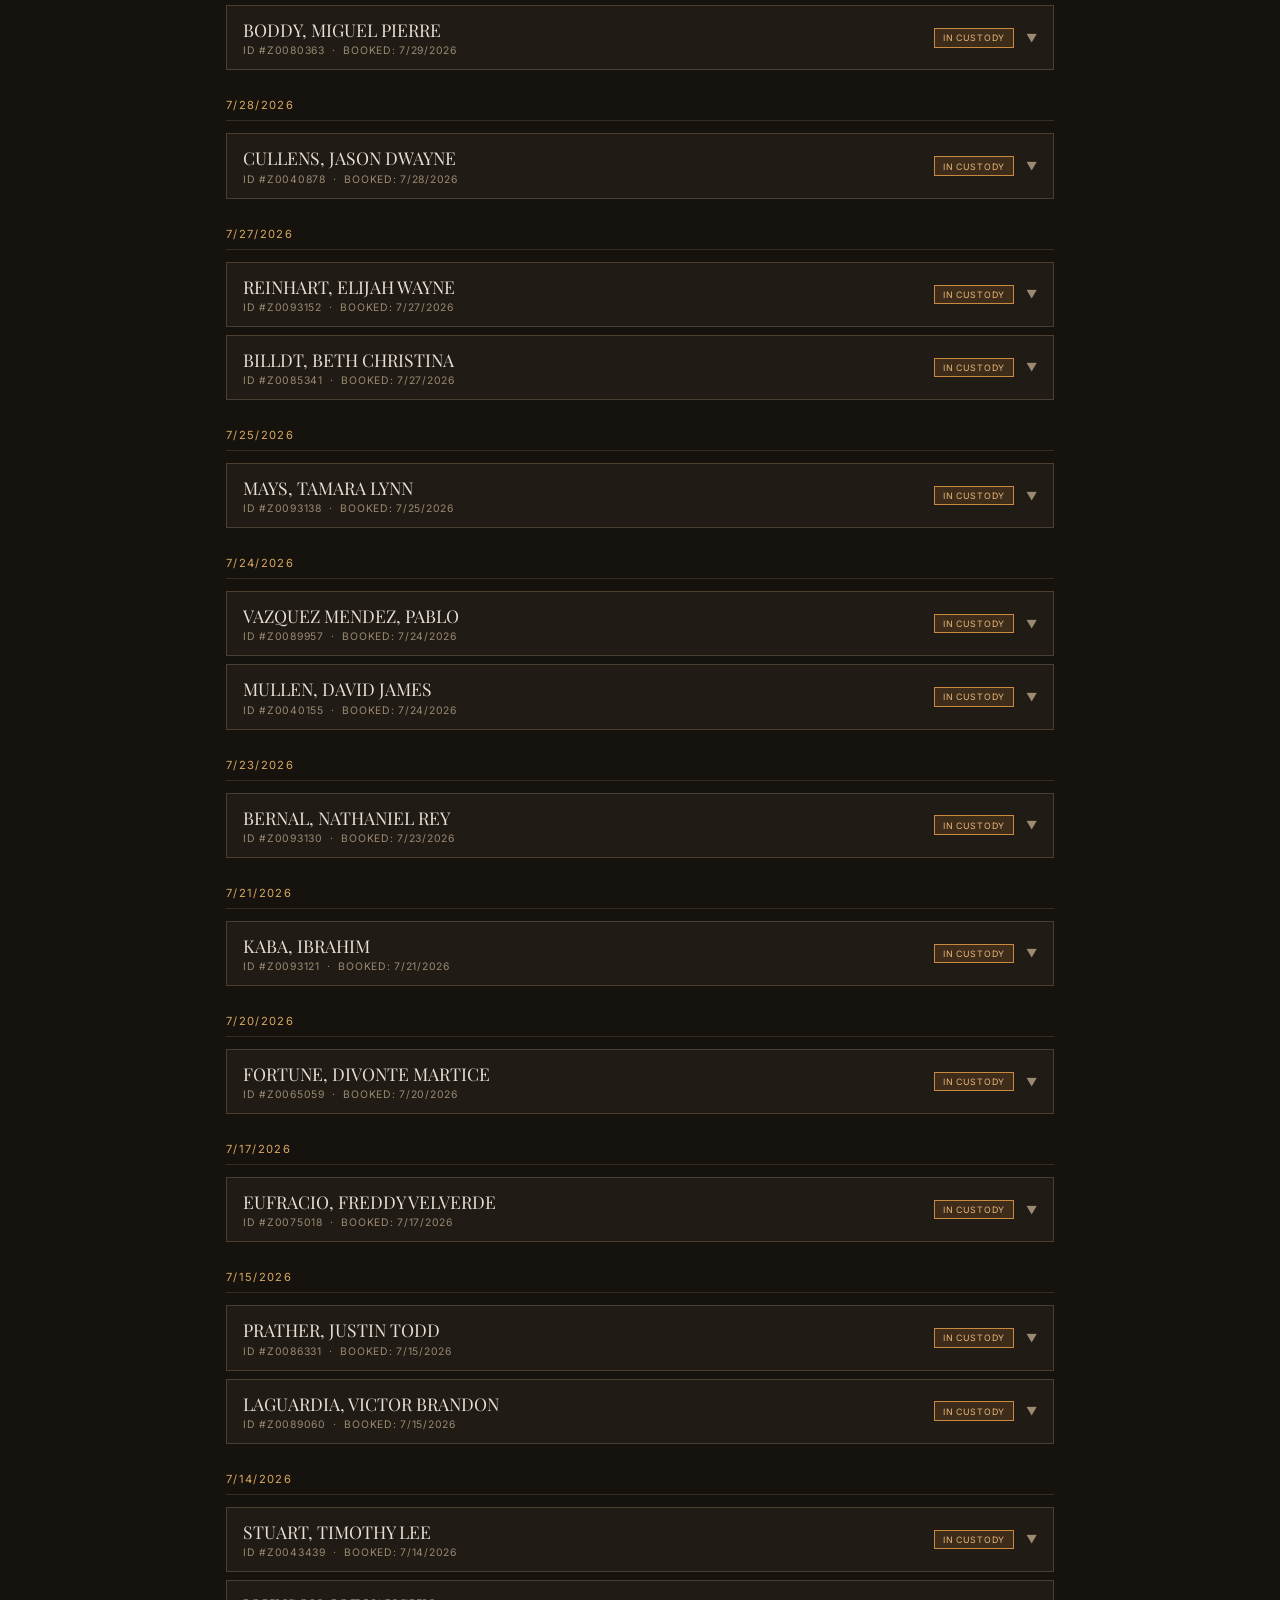
==== commit cb03d8d2: "deploy: ea74a5f9794d9aaceef38b8b09d7e431df6adf67" ====
--- a/index.html
+++ b/index.html
@@ -16,7 +16,7 @@
       gtag('js', new Date());
       gtag('config', 'G-LD86GBGC48', { content_group: 'thurston' });
     </script>
-    <script type="module" crossorigin src="./assets/index-128d376f.js"></script>
+    <script type="module" crossorigin src="./assets/index-a0bcf9e1.js"></script>
     <link rel="stylesheet" href="./assets/index-846c8295.css">
   </head>
   <body>
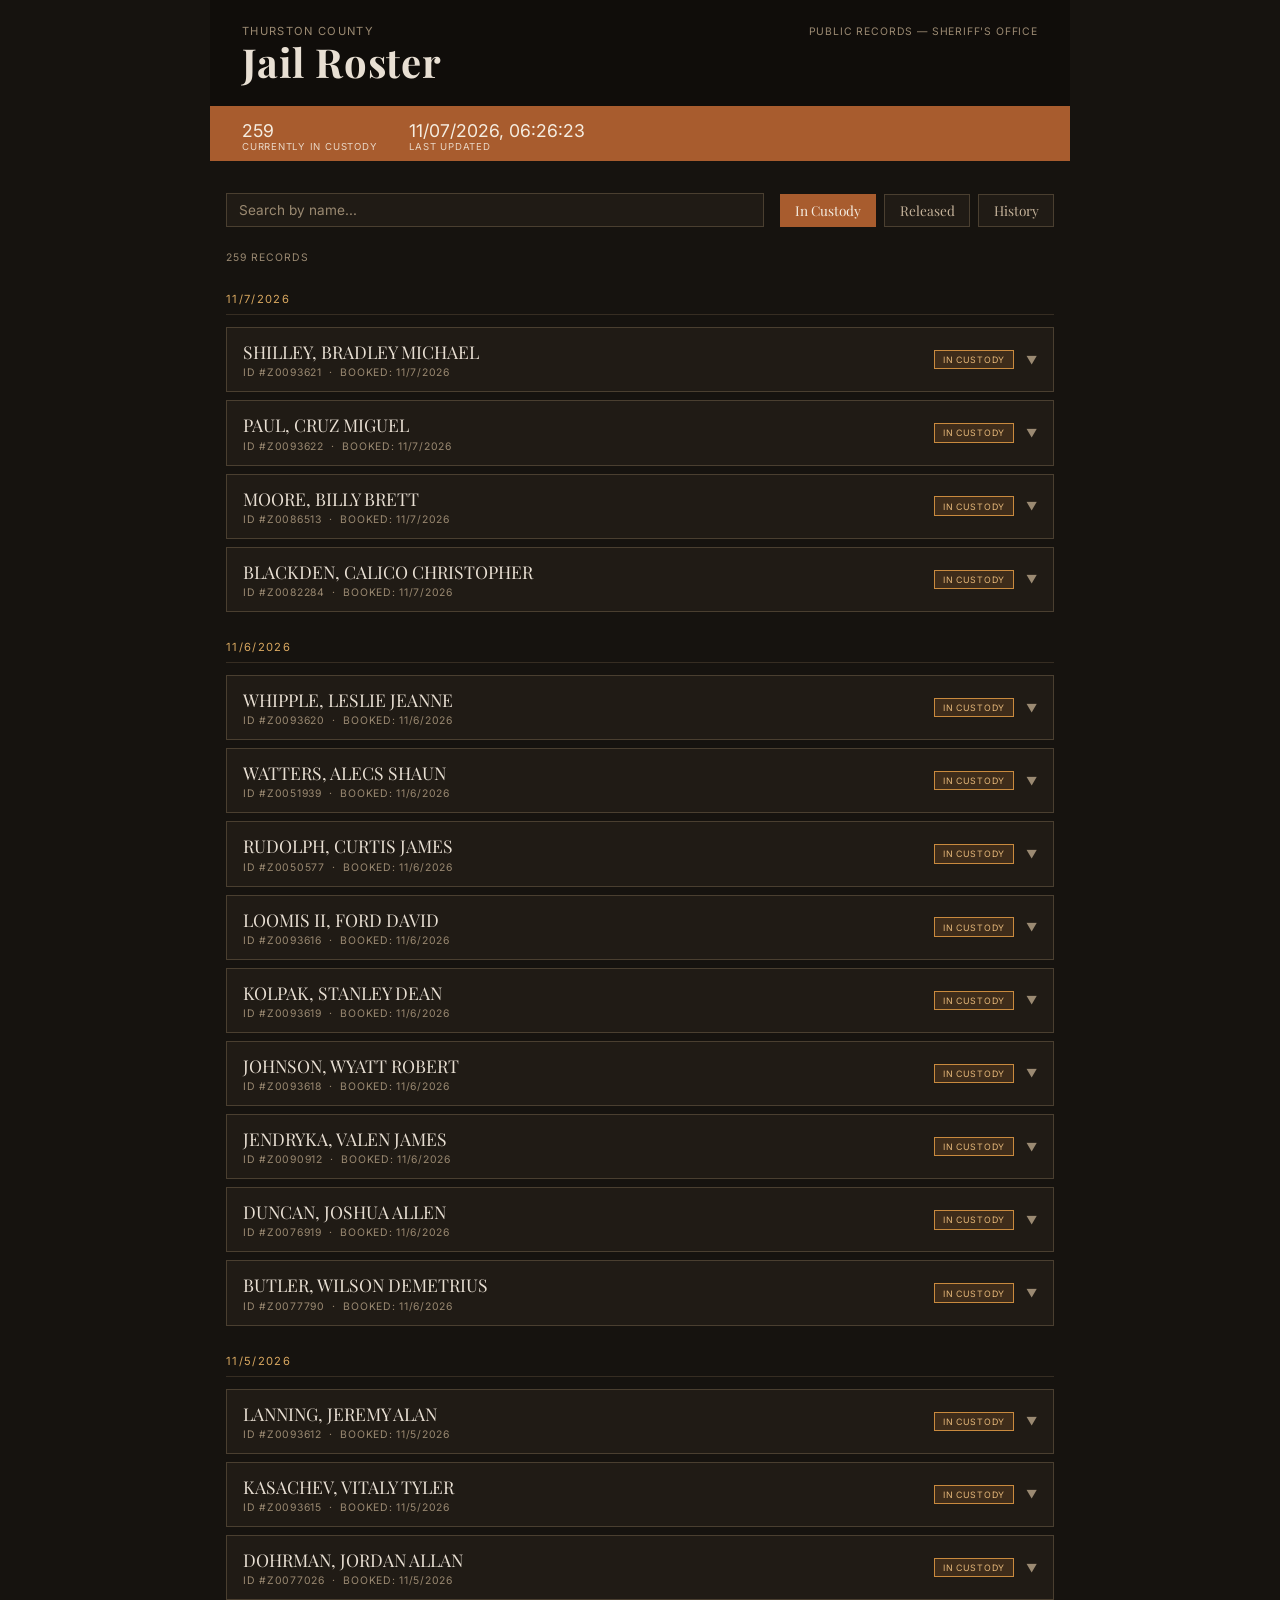
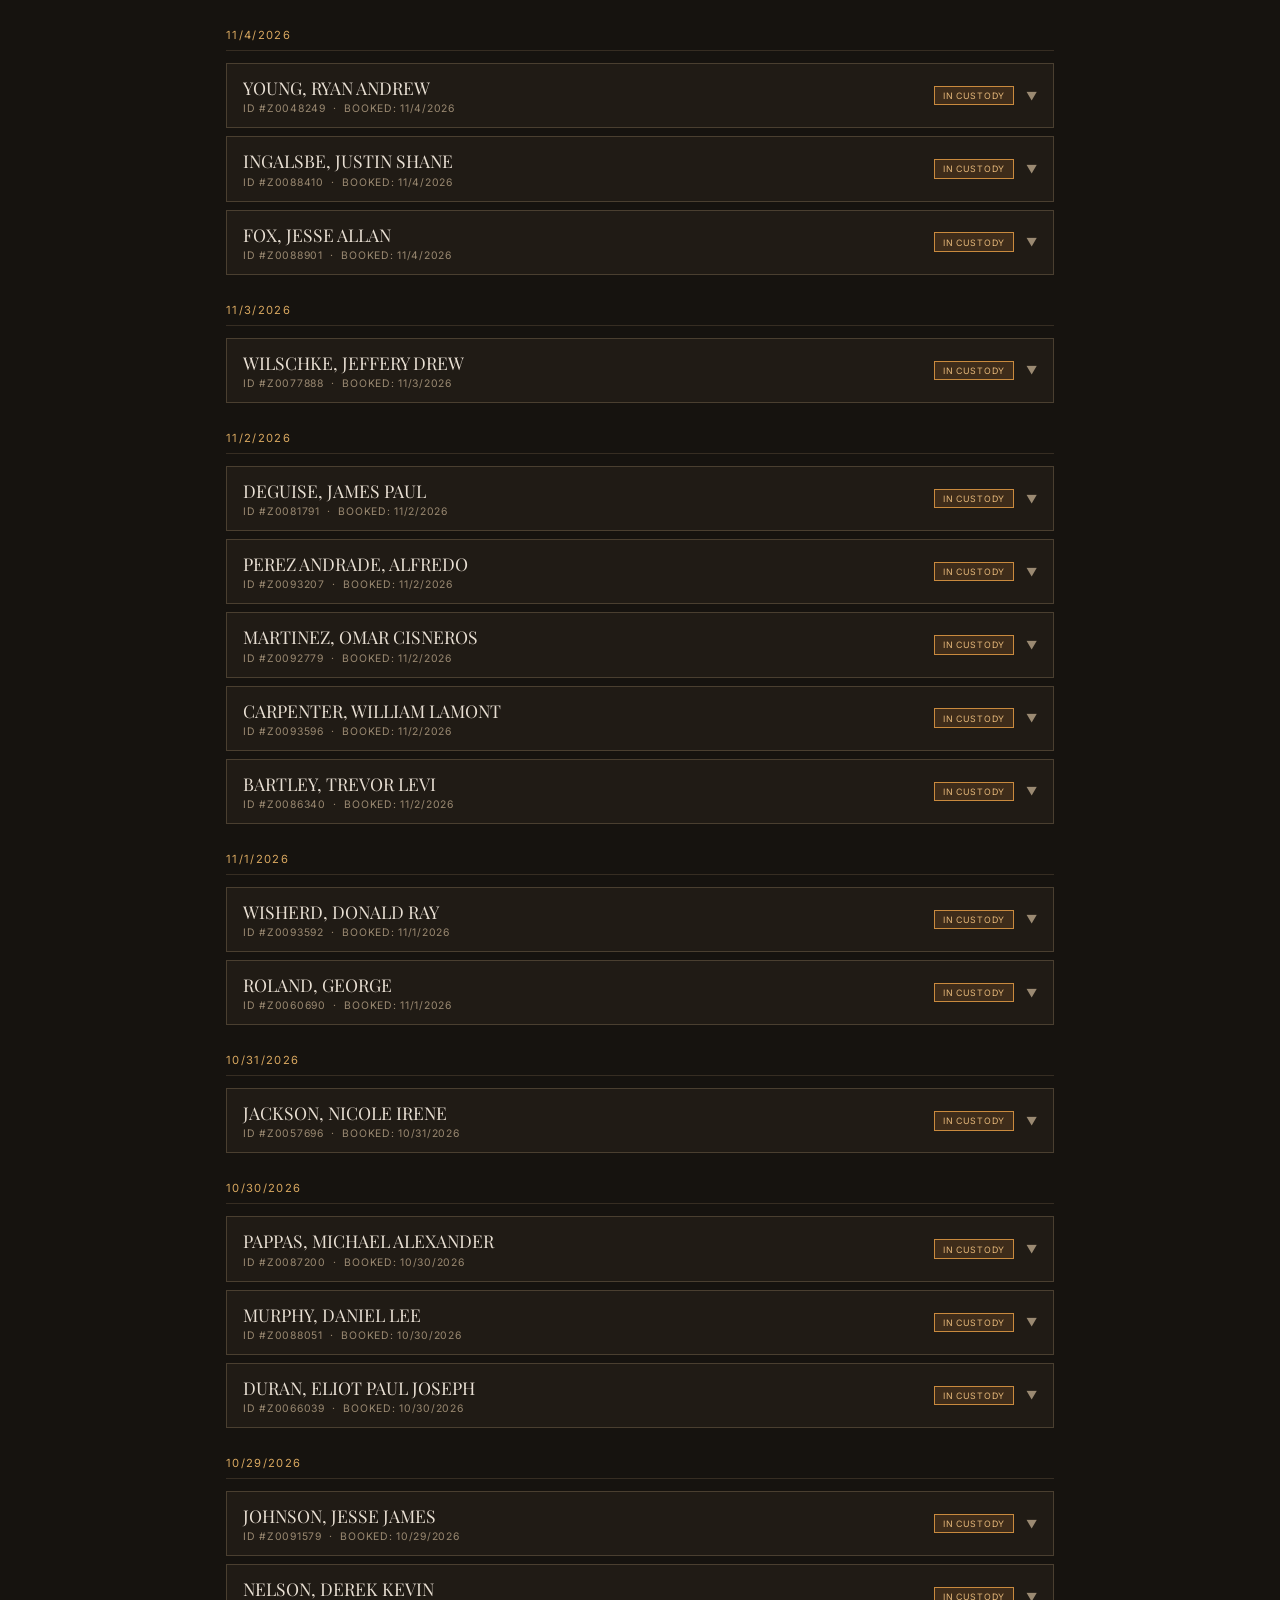
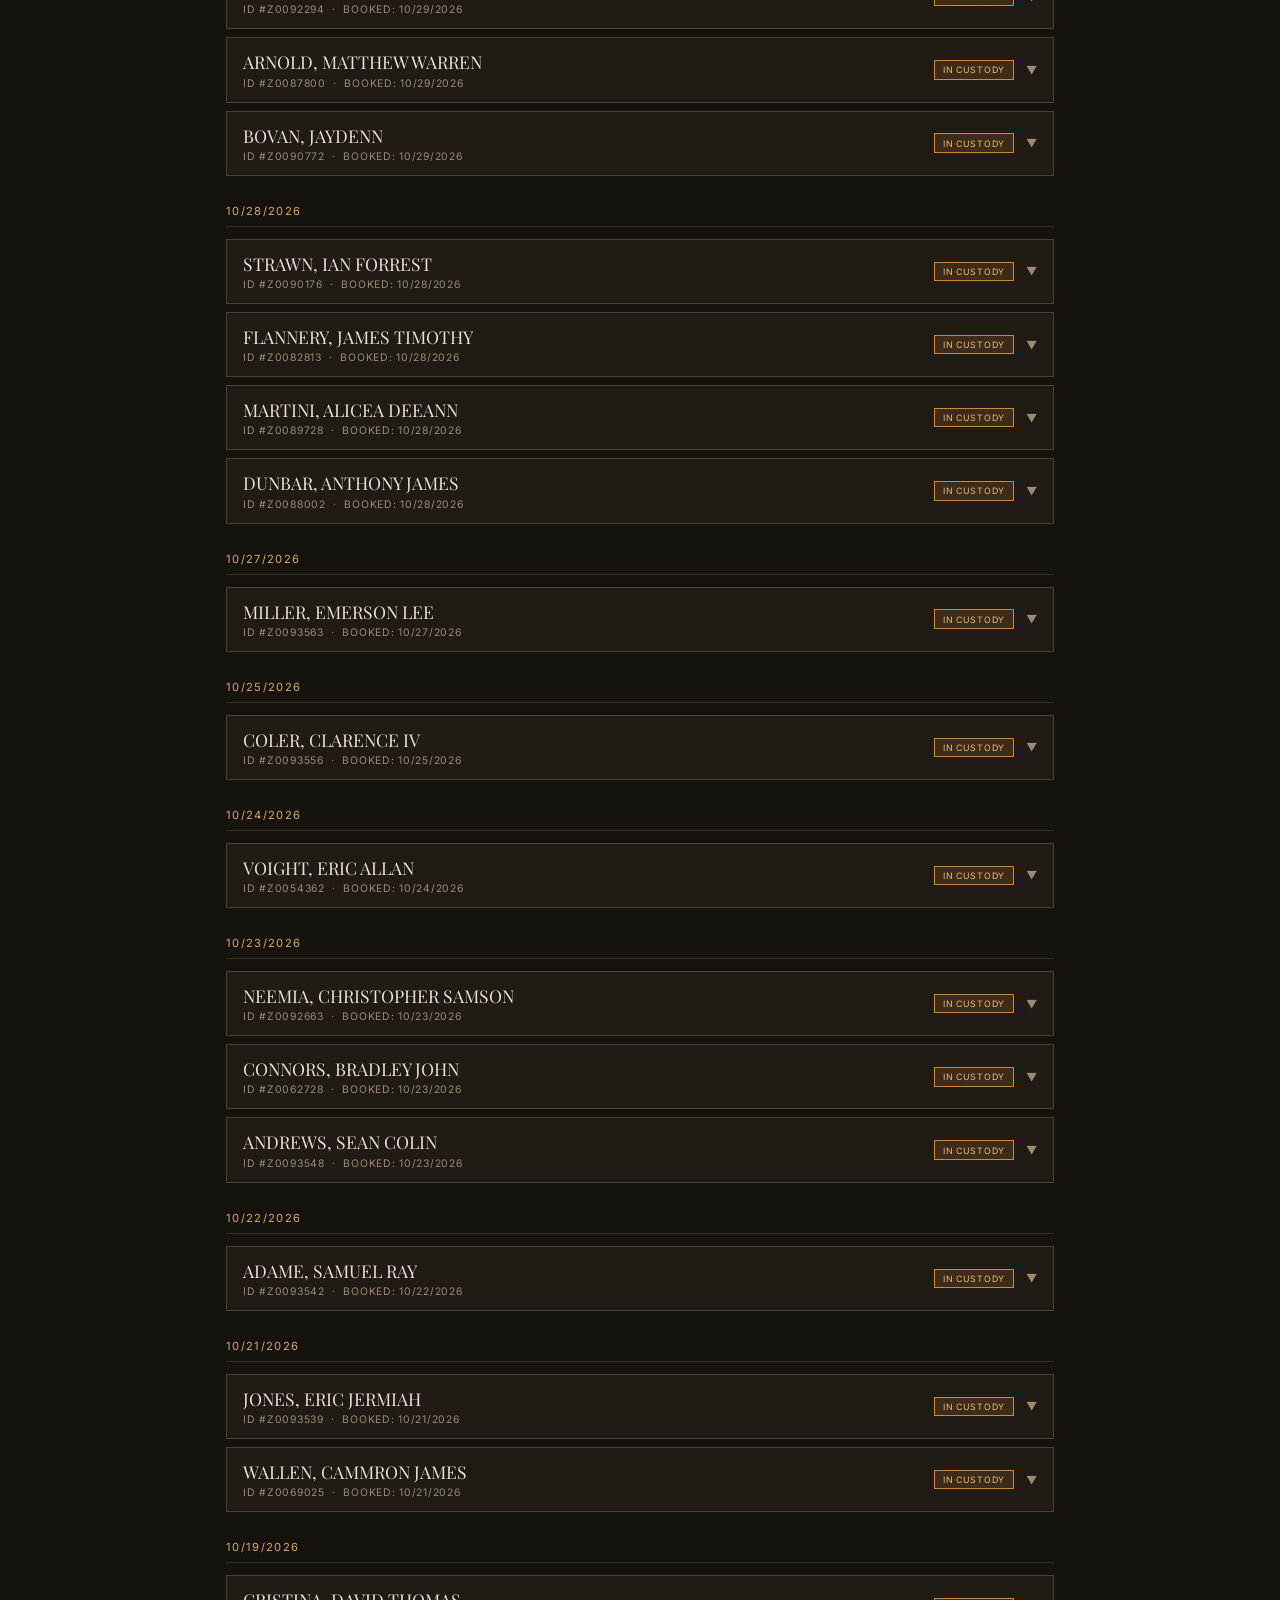
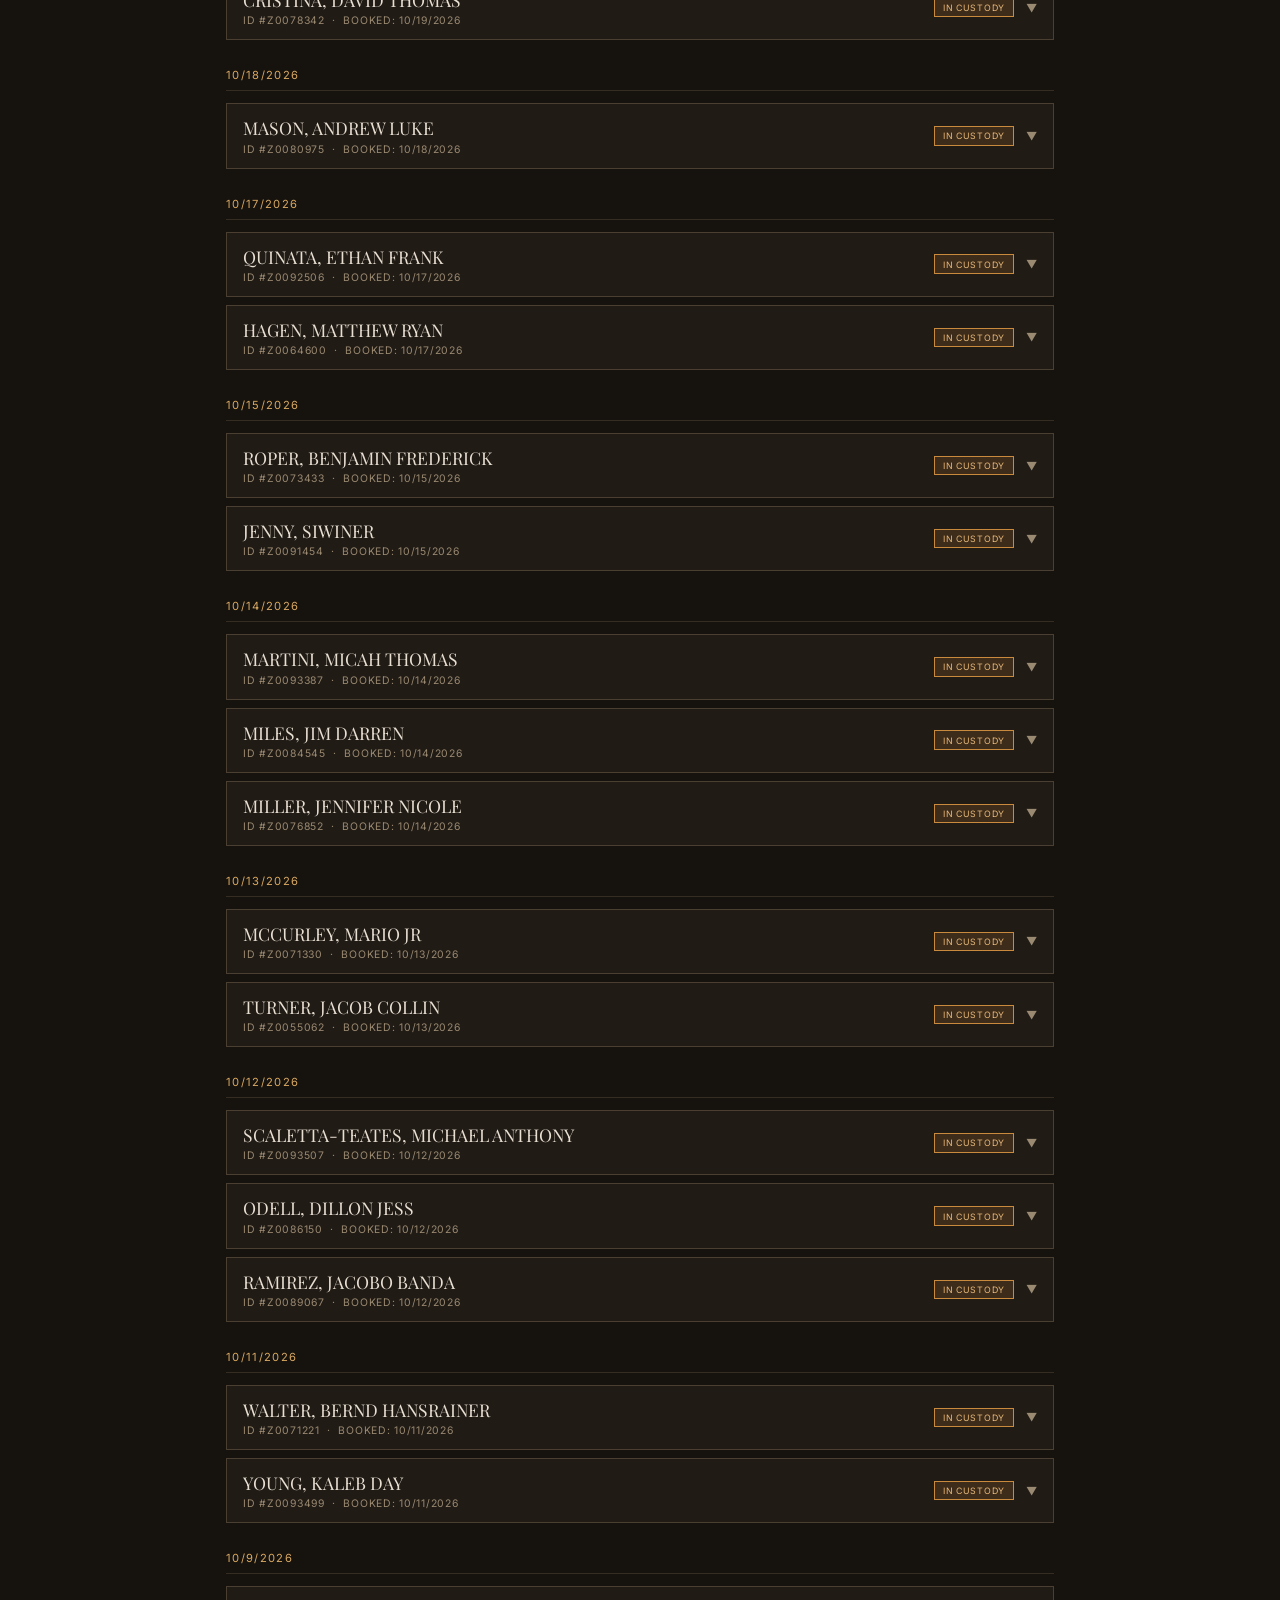
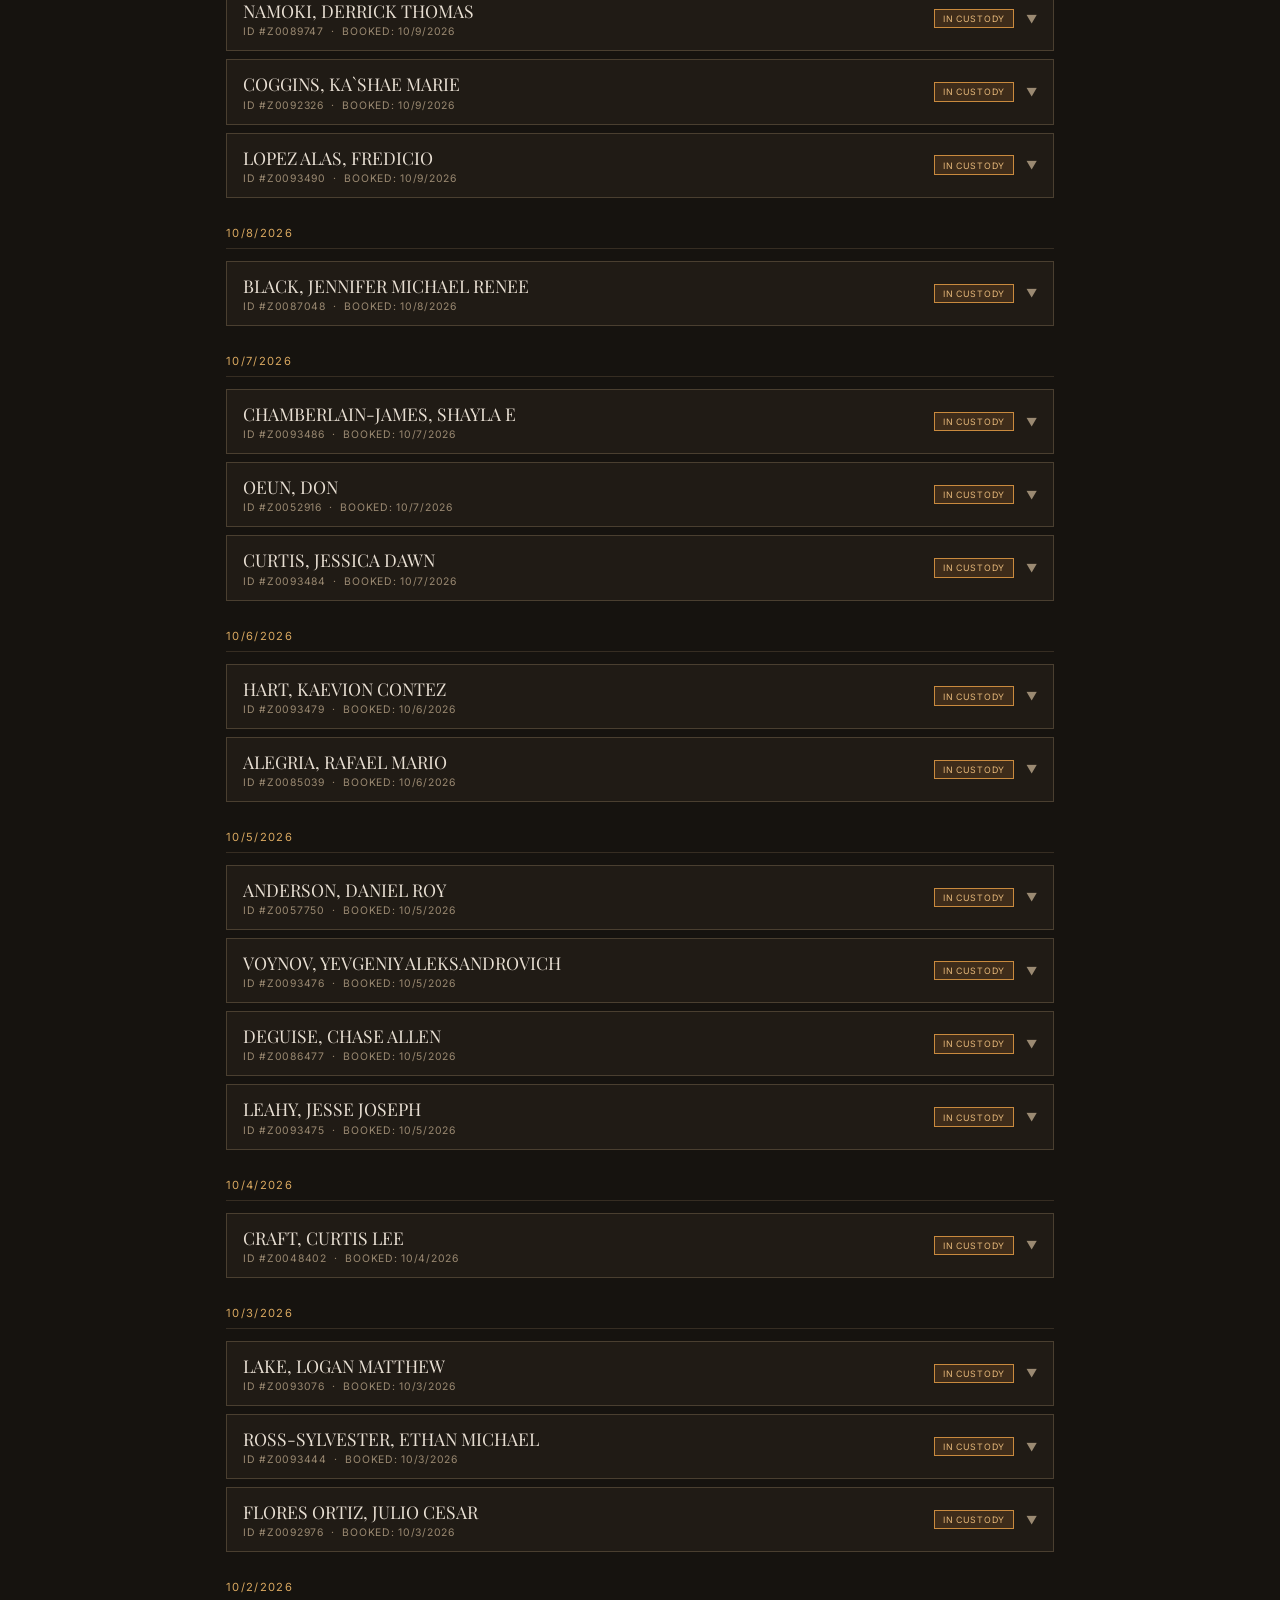
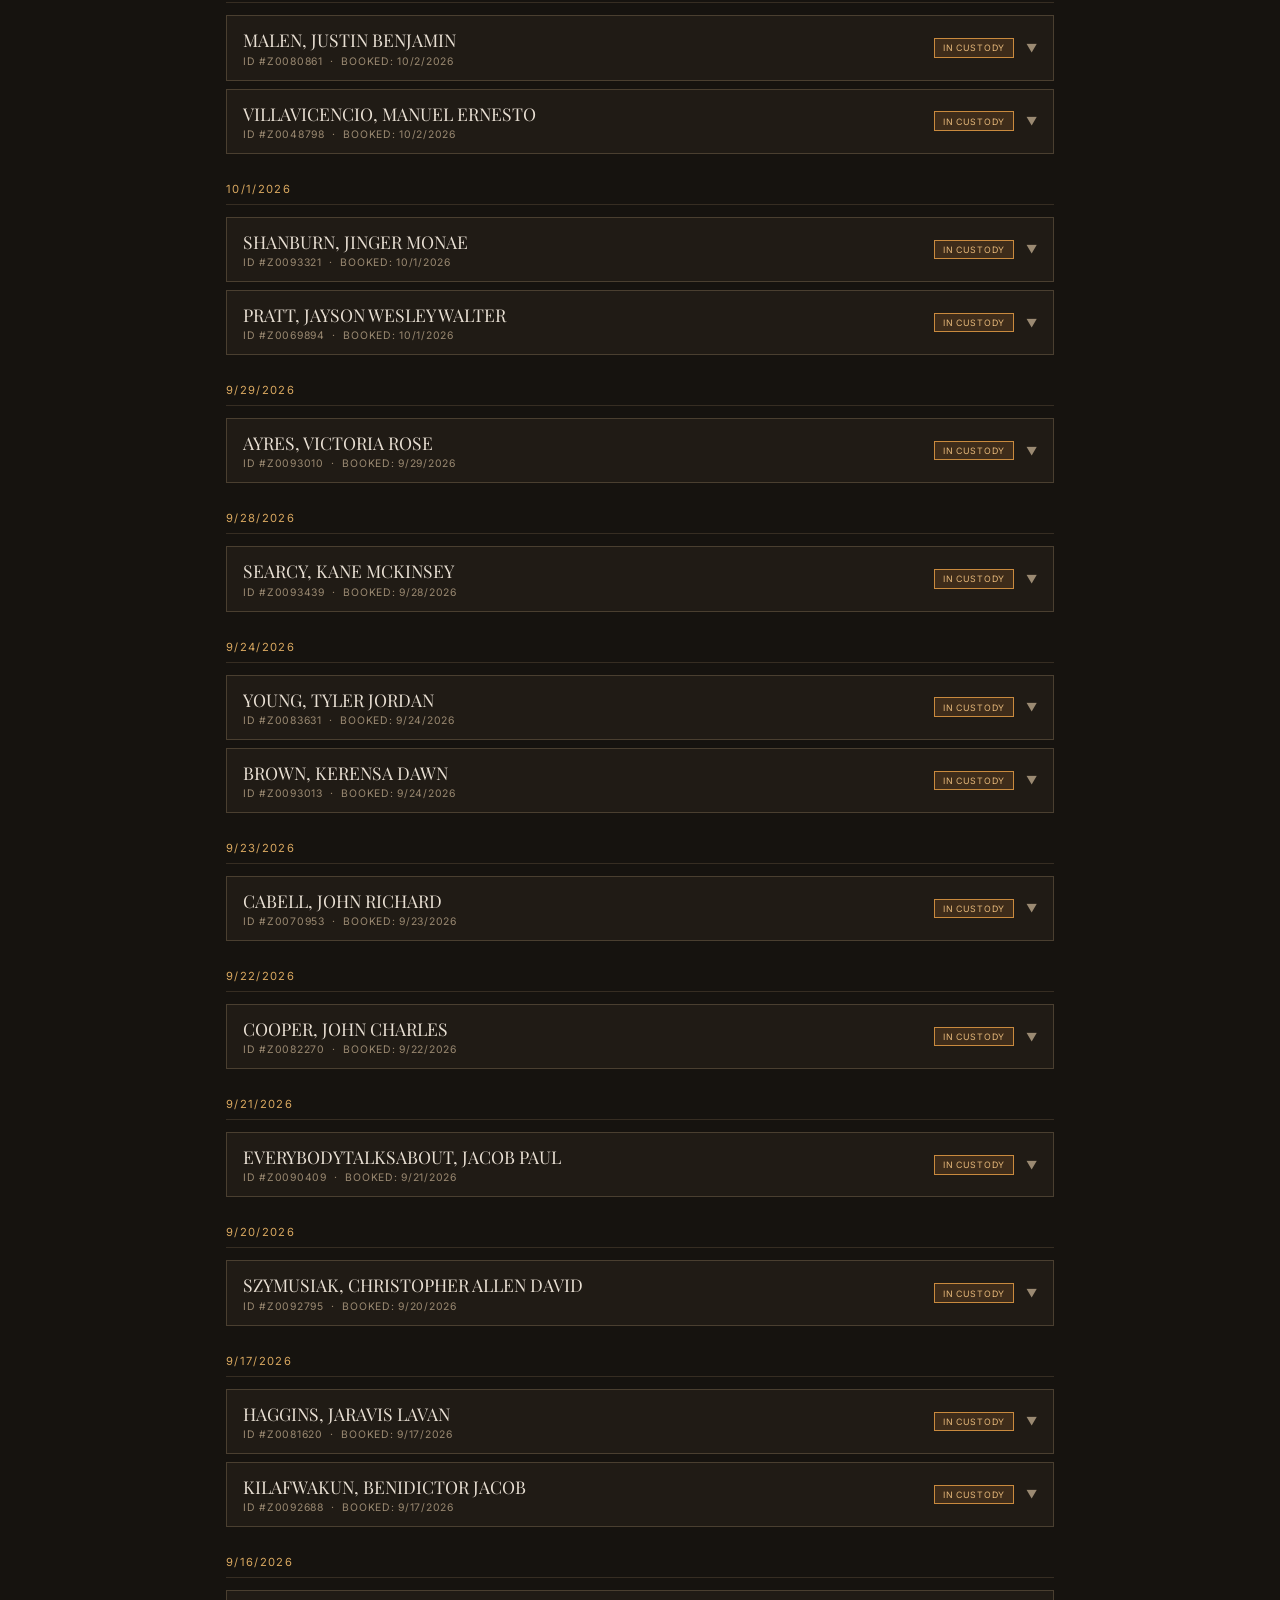
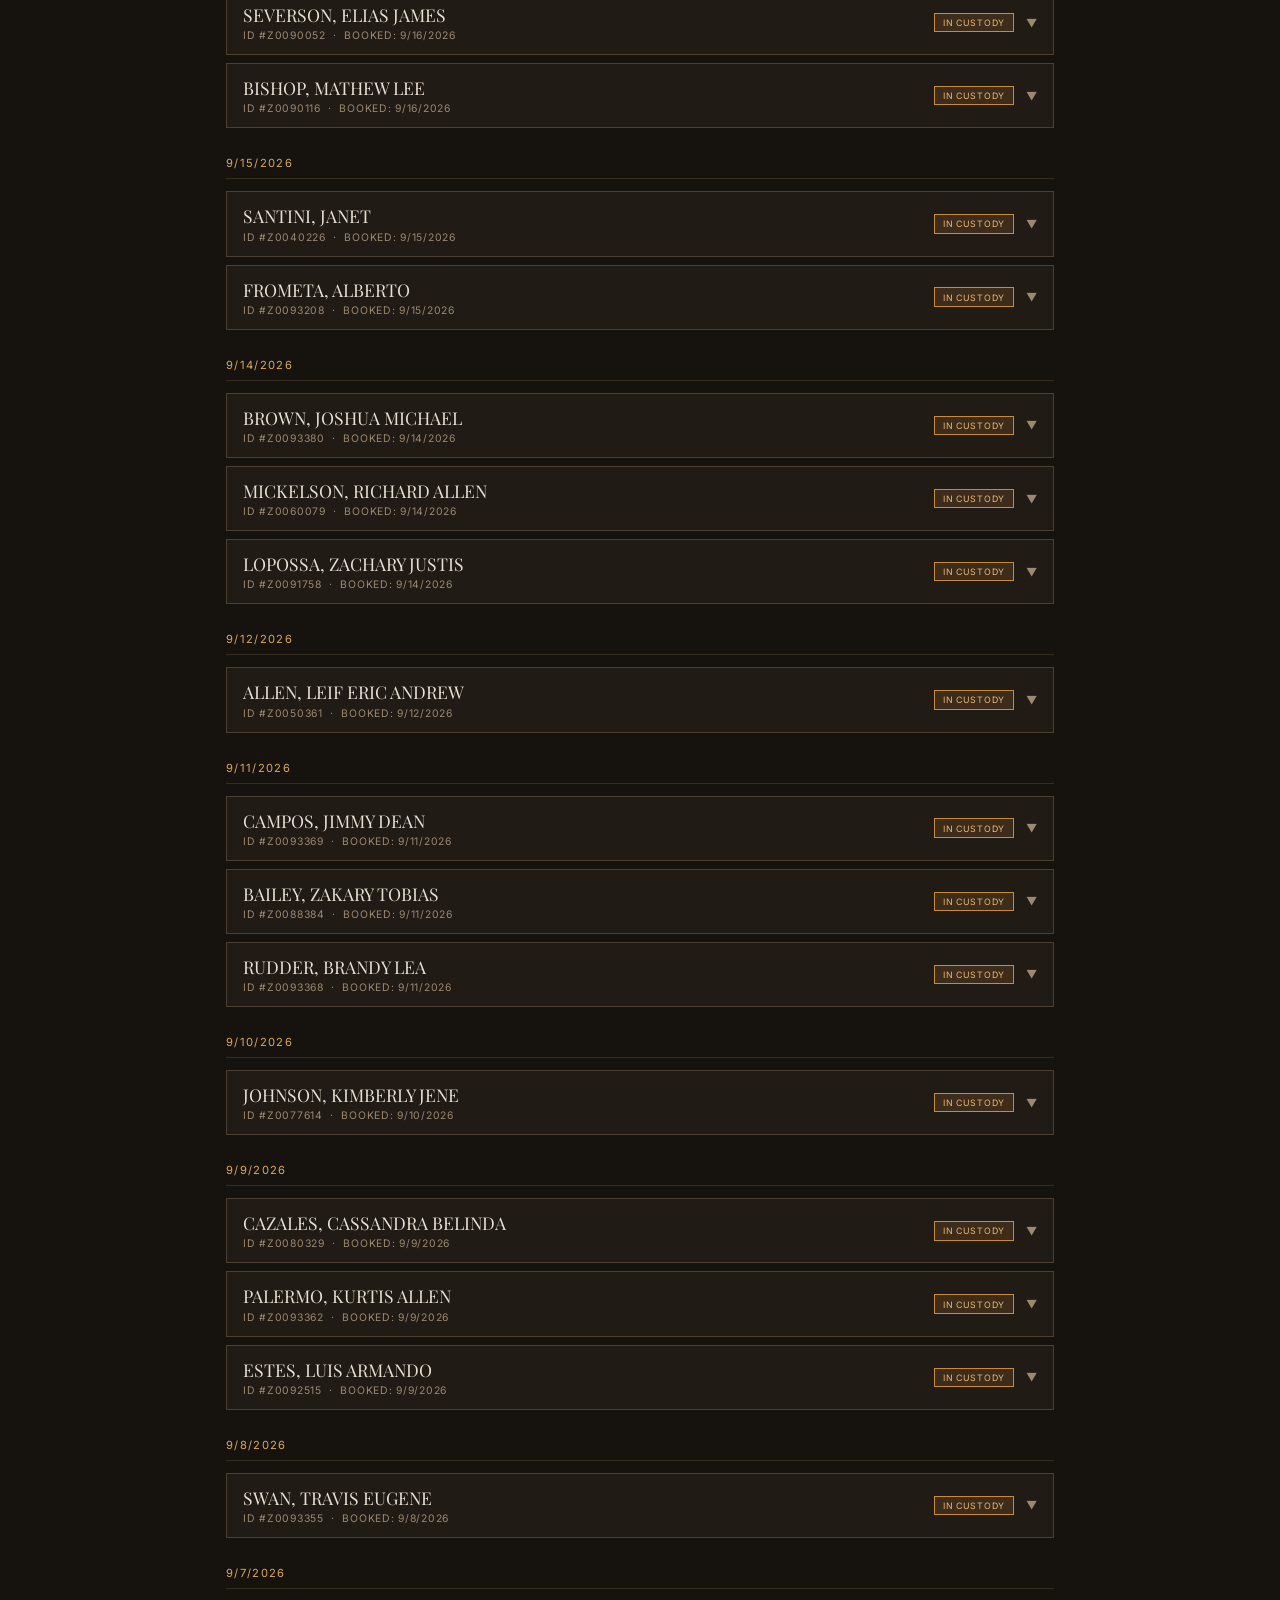
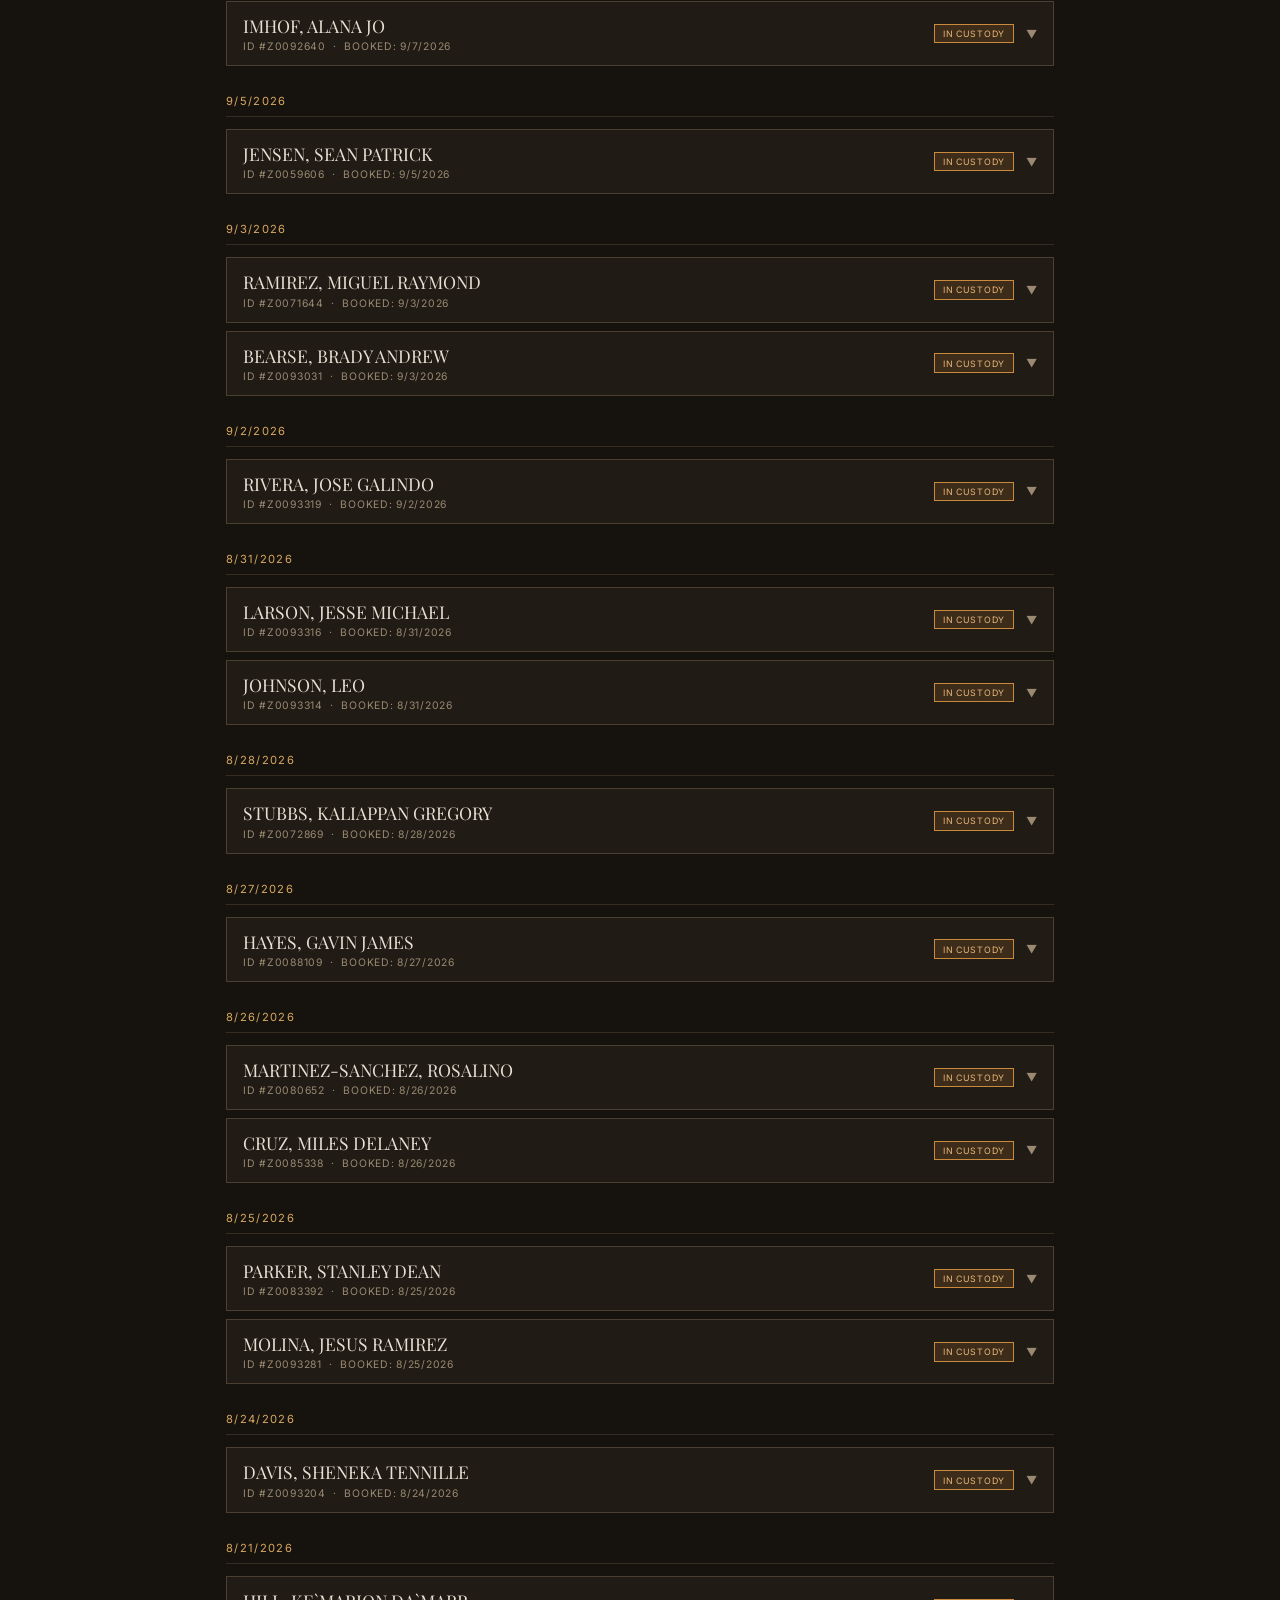
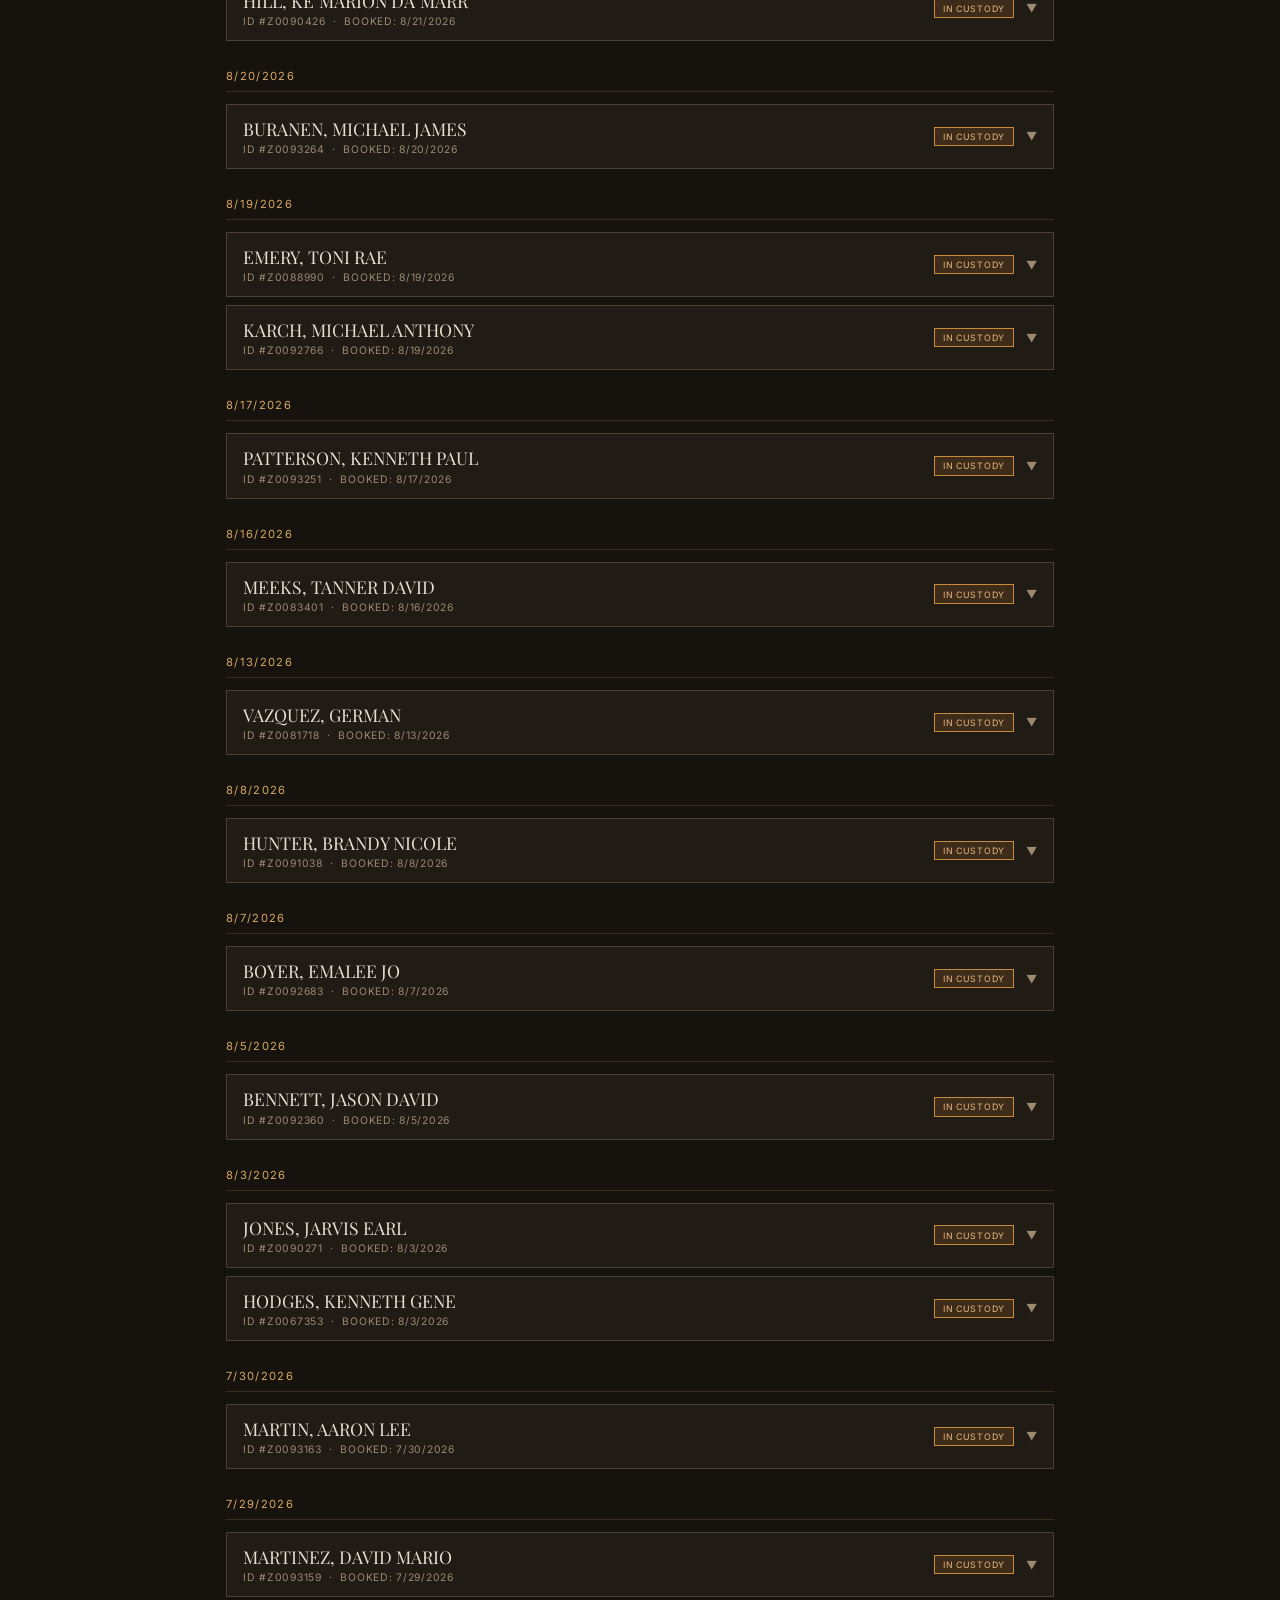
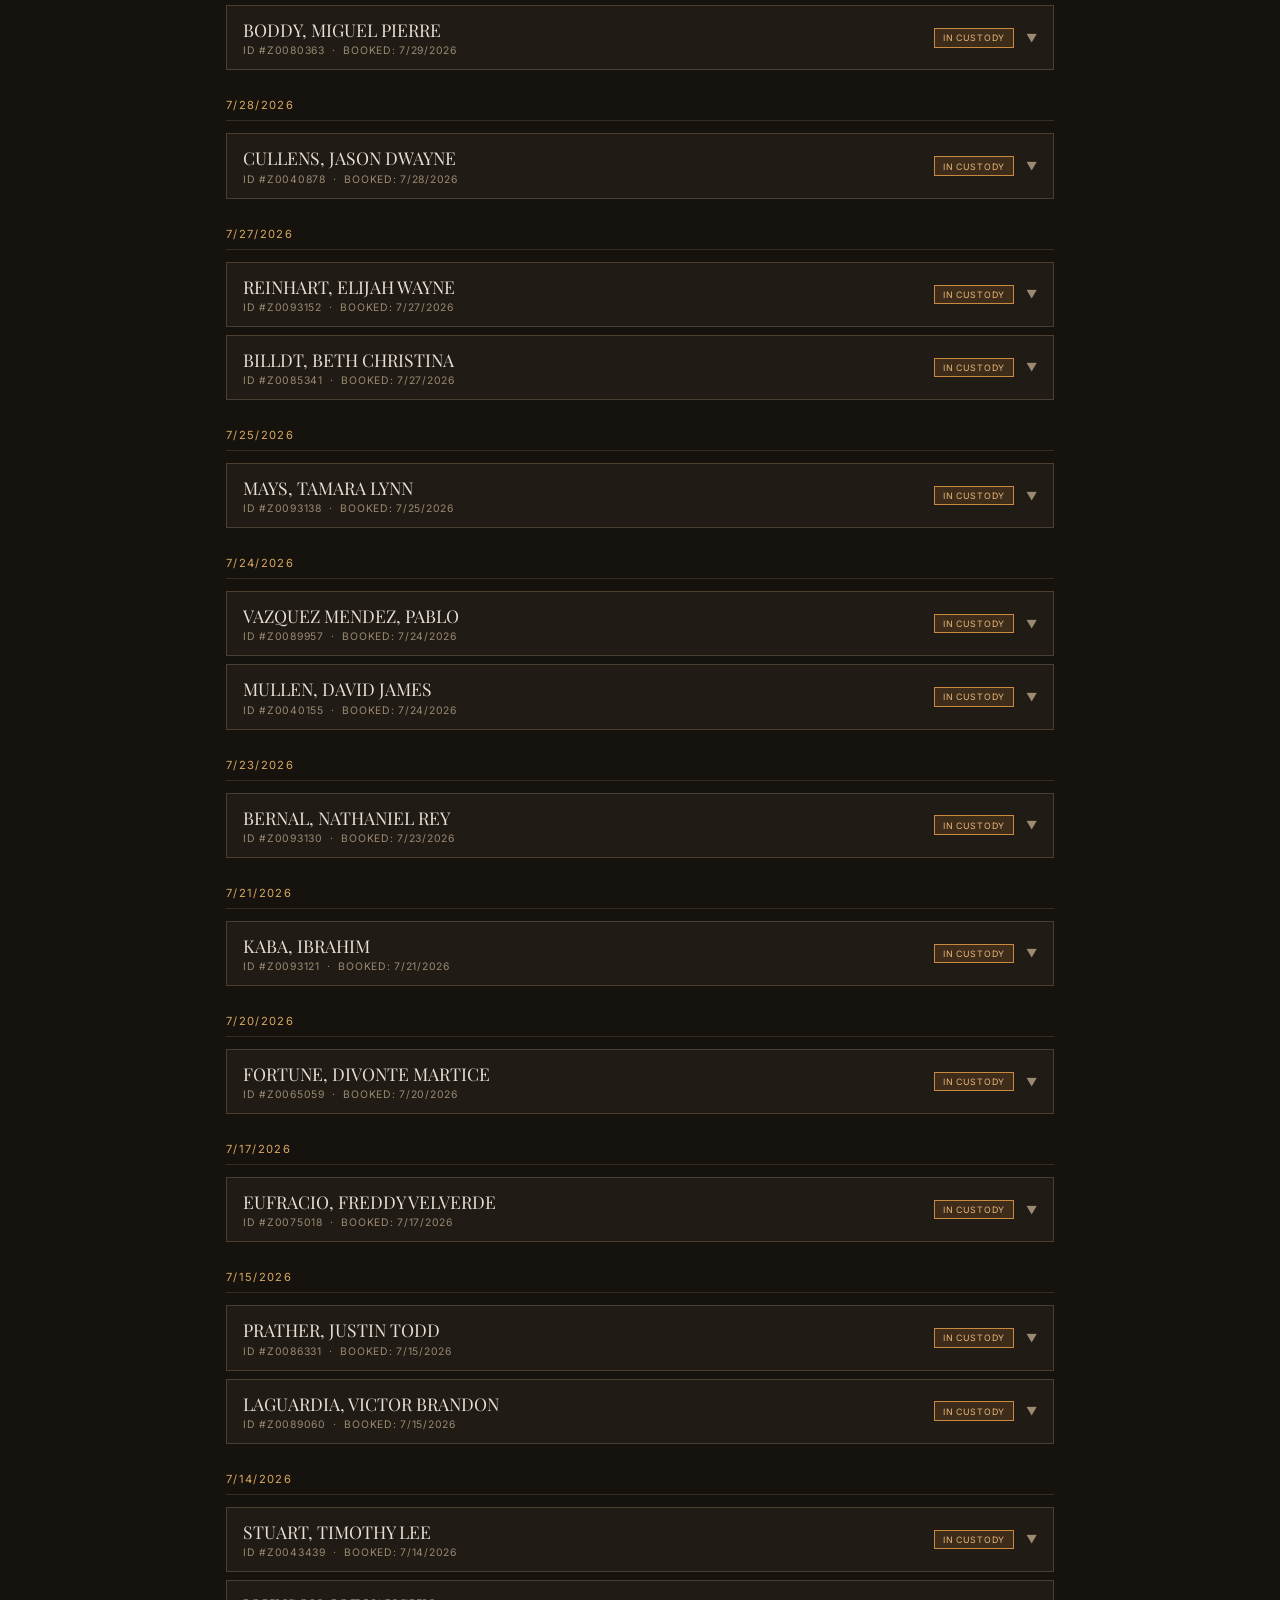
==== commit ebc61568: "deploy: 757ea77b3ff38bd509e57538539e6257fee0a872" ====
--- a/index.html
+++ b/index.html
@@ -16,7 +16,7 @@
       gtag('js', new Date());
       gtag('config', 'G-LD86GBGC48', { content_group: 'thurston' });
     </script>
-    <script type="module" crossorigin src="./assets/index-a0bcf9e1.js"></script>
+    <script type="module" crossorigin src="./assets/index-108bbd1c.js"></script>
     <link rel="stylesheet" href="./assets/index-846c8295.css">
   </head>
   <body>
